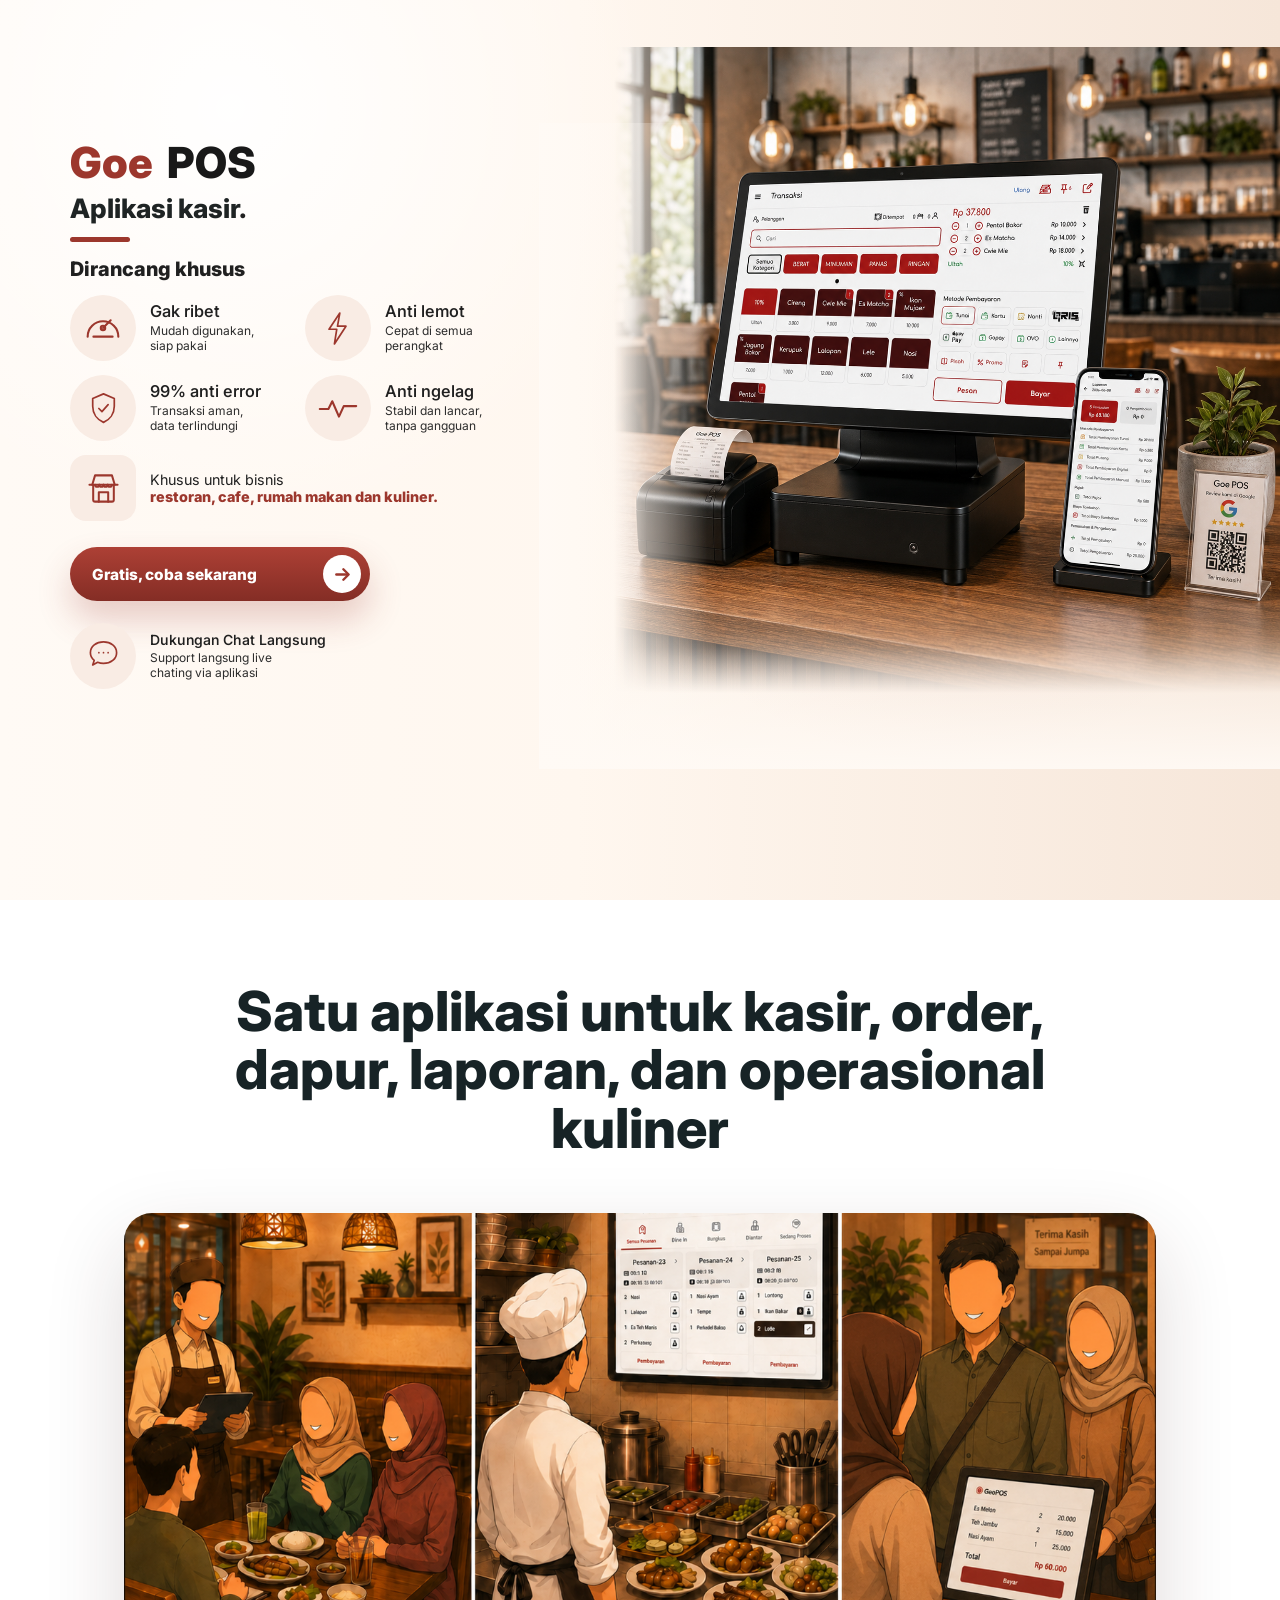
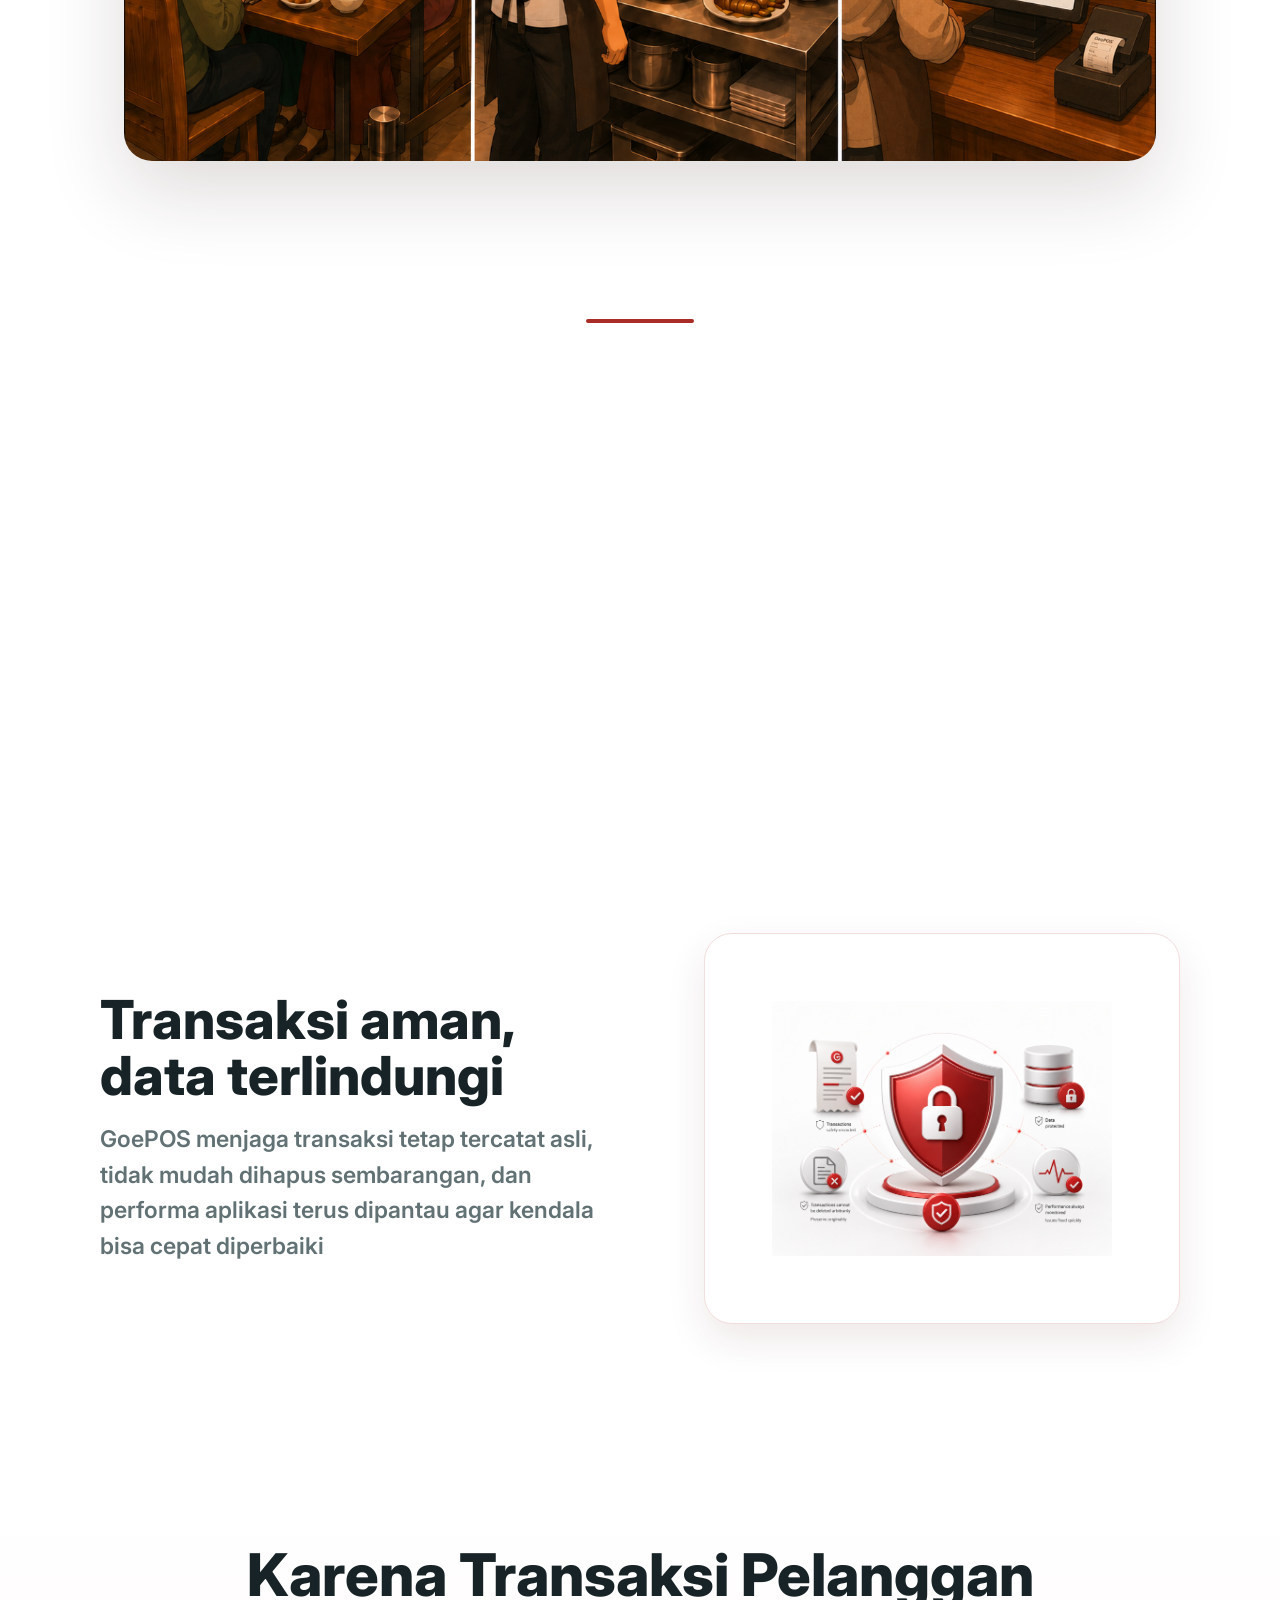
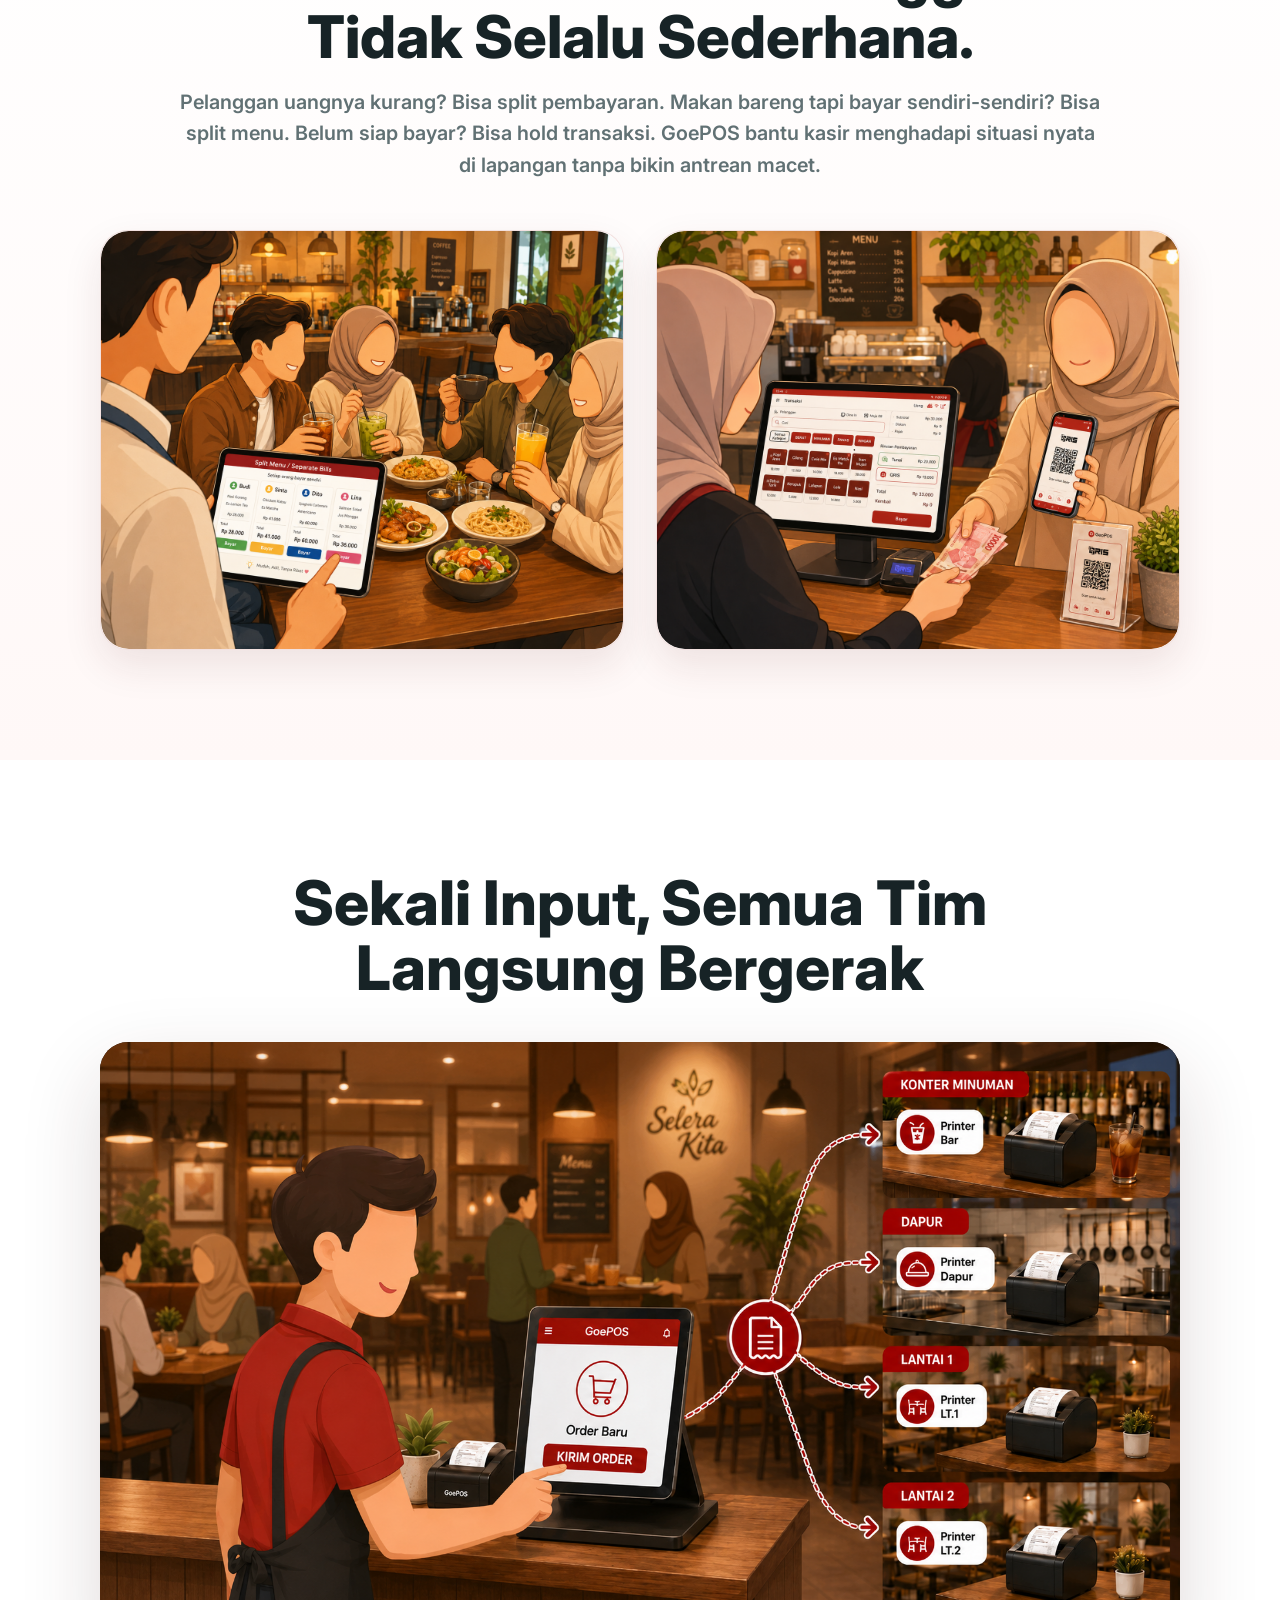
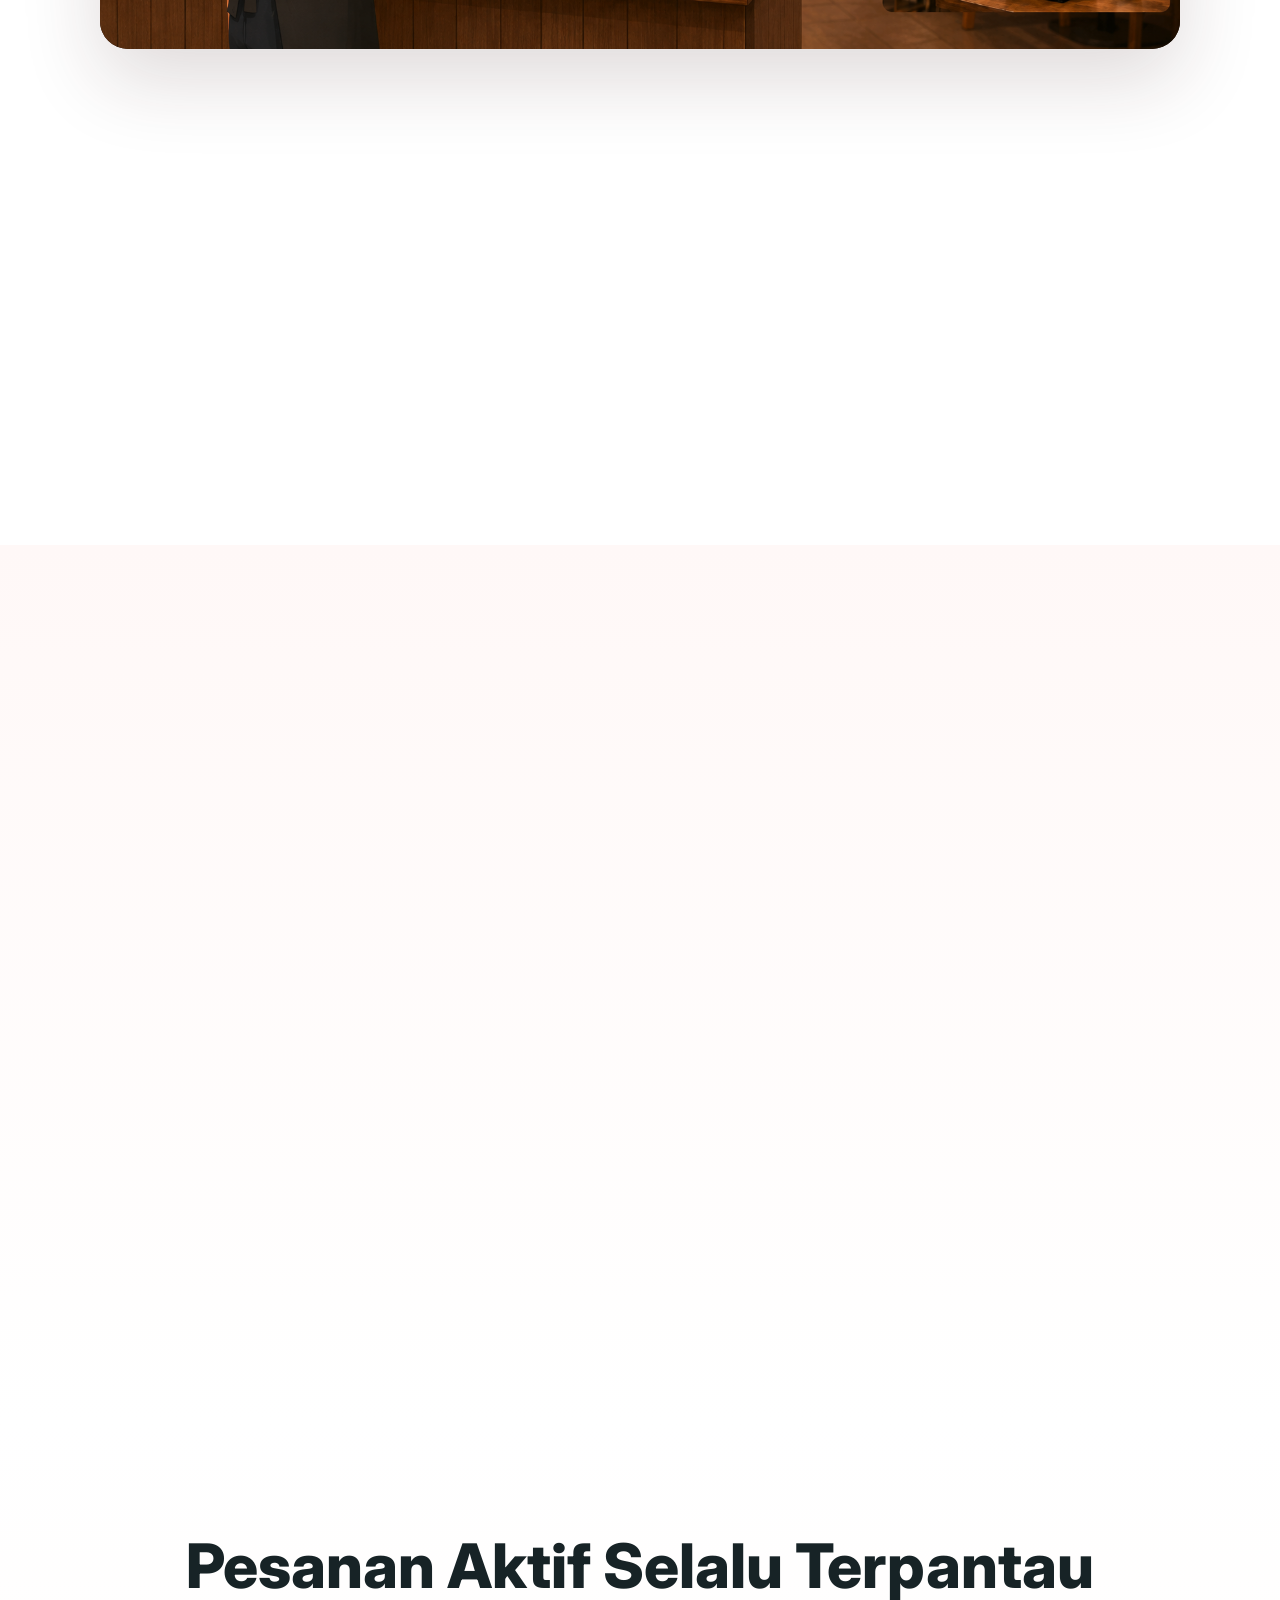
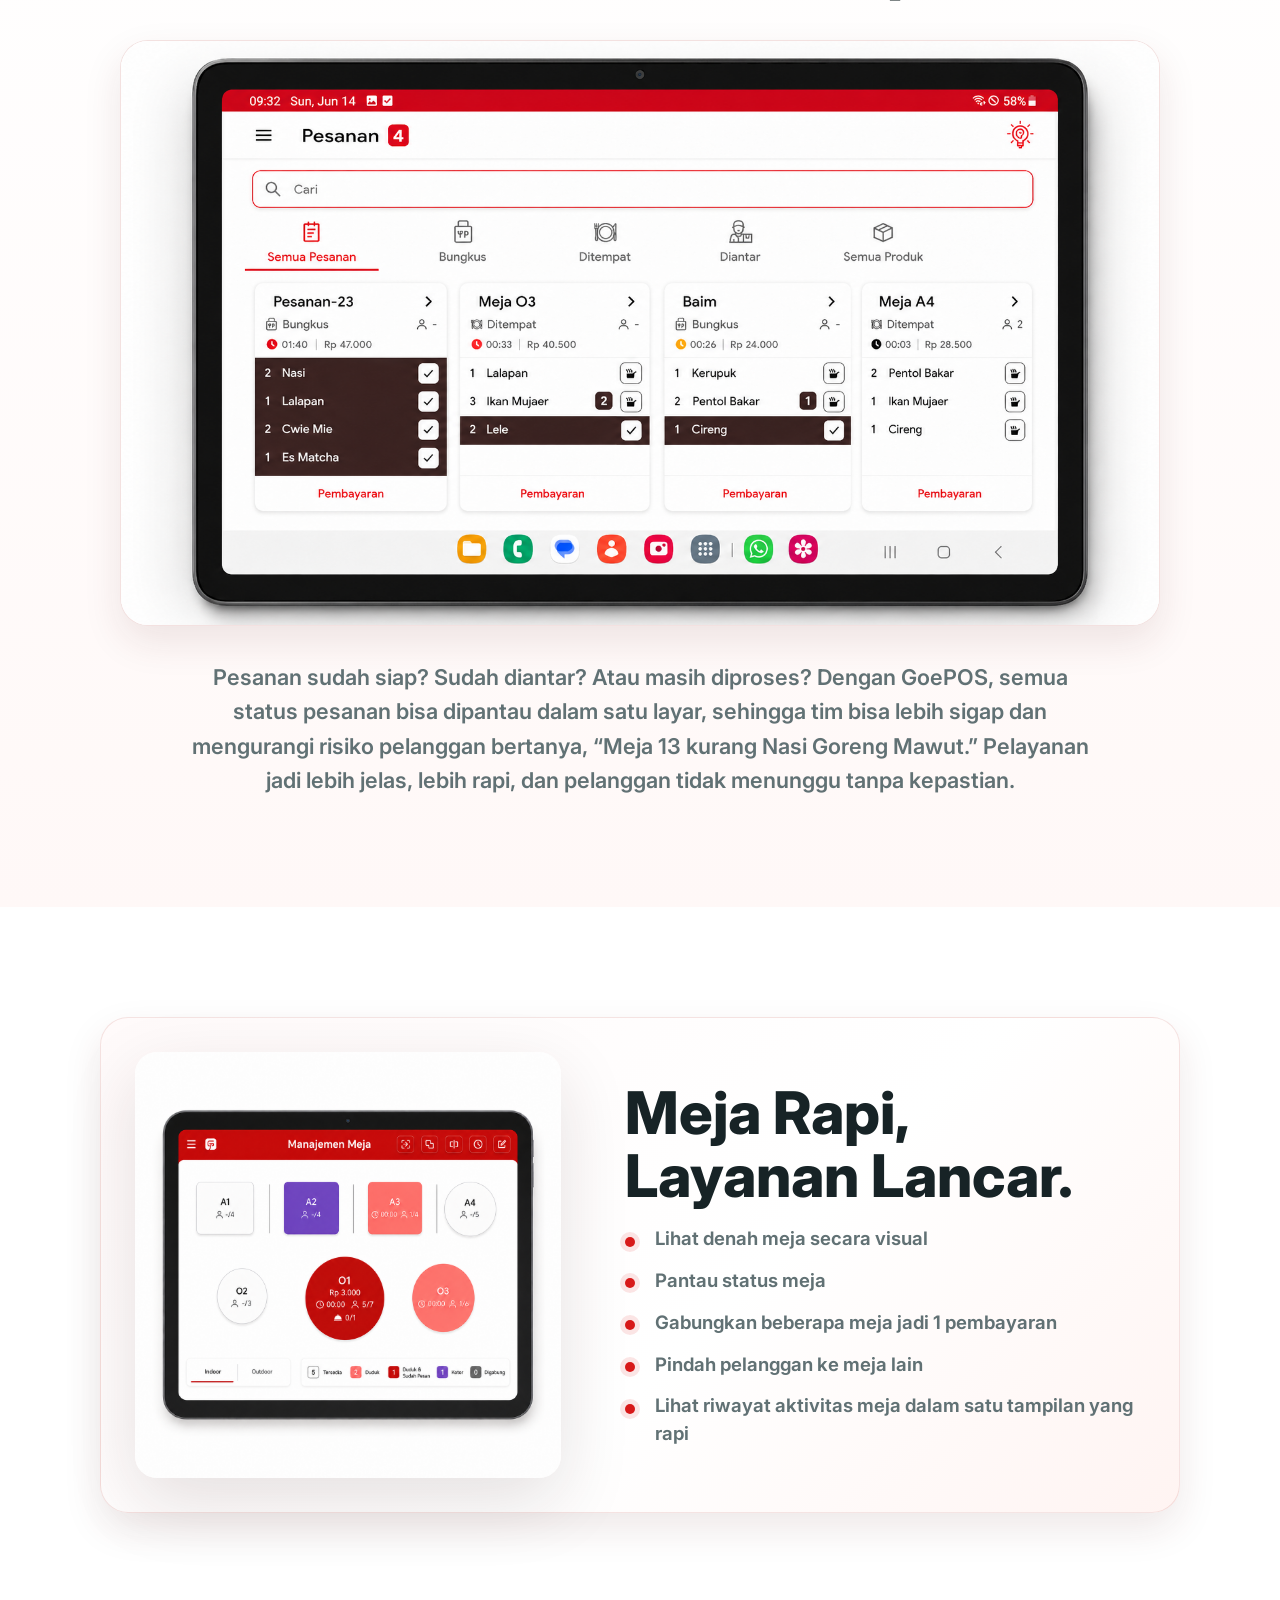
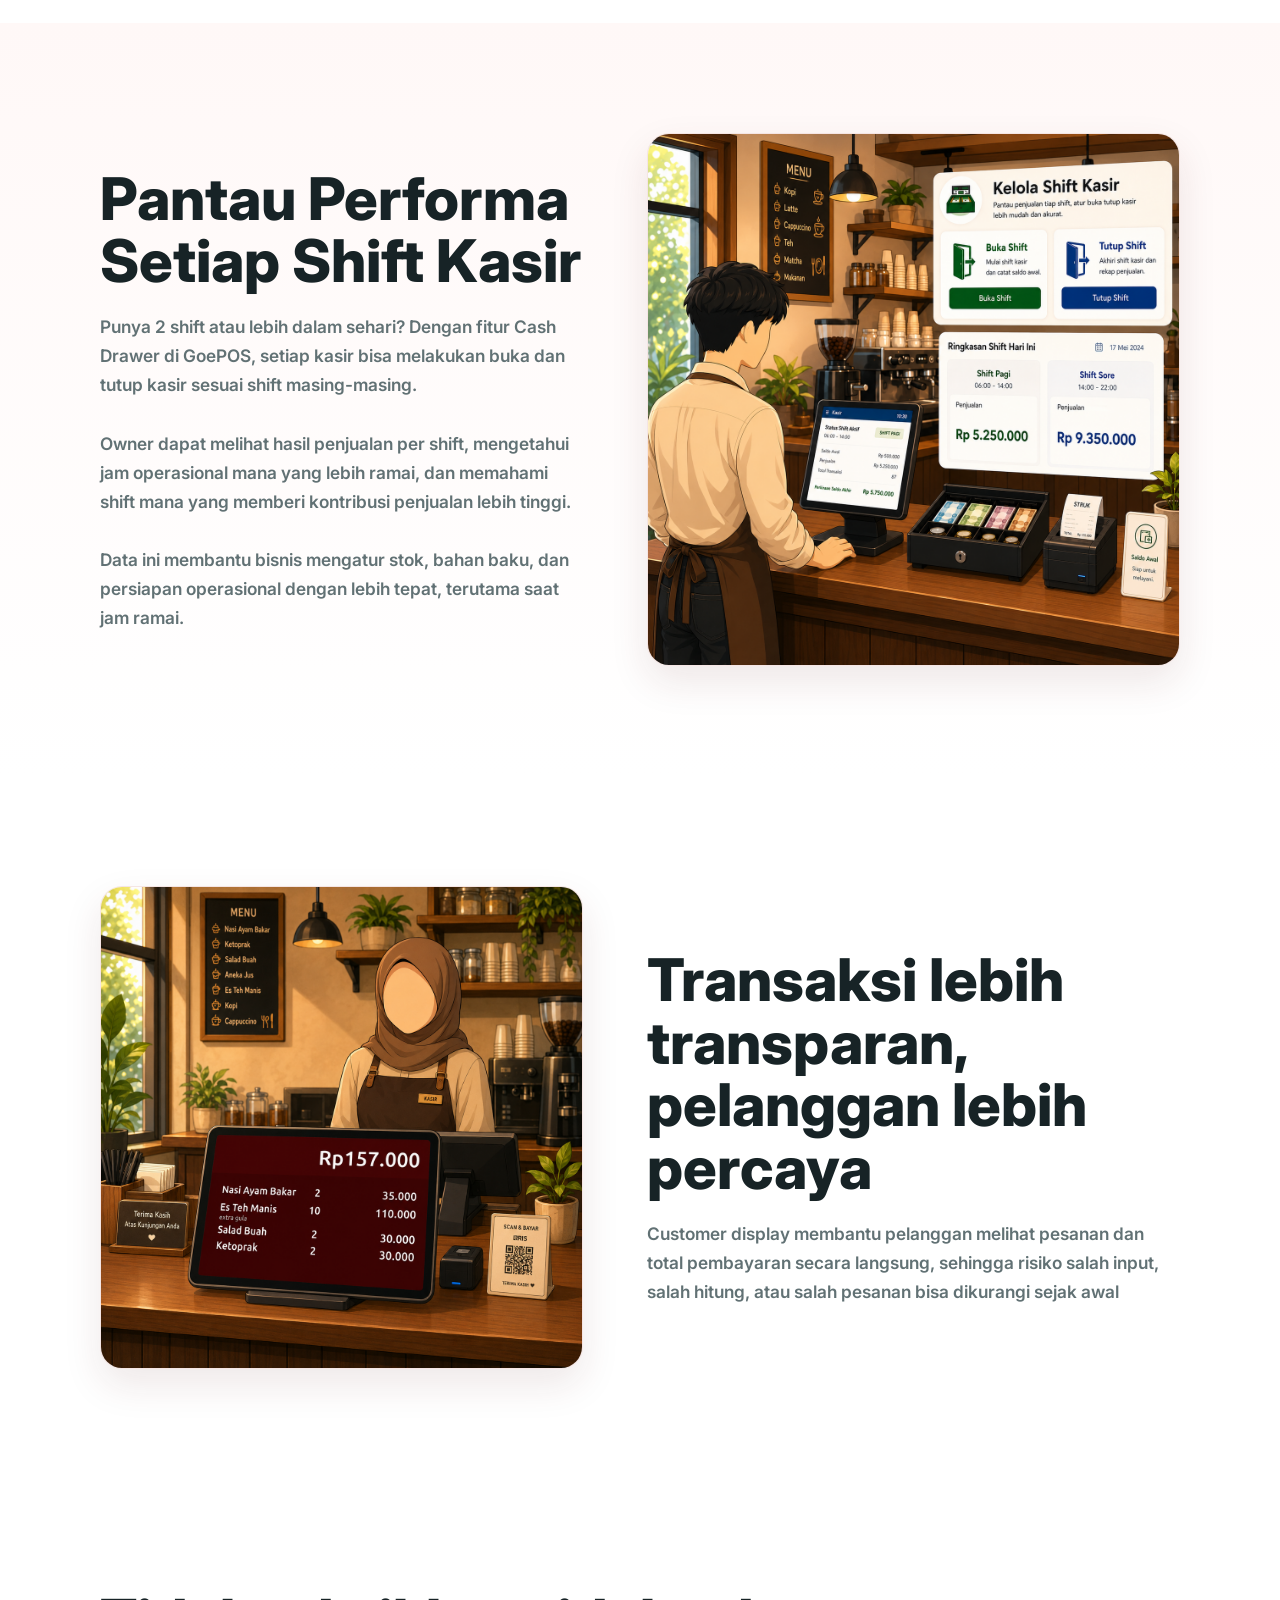
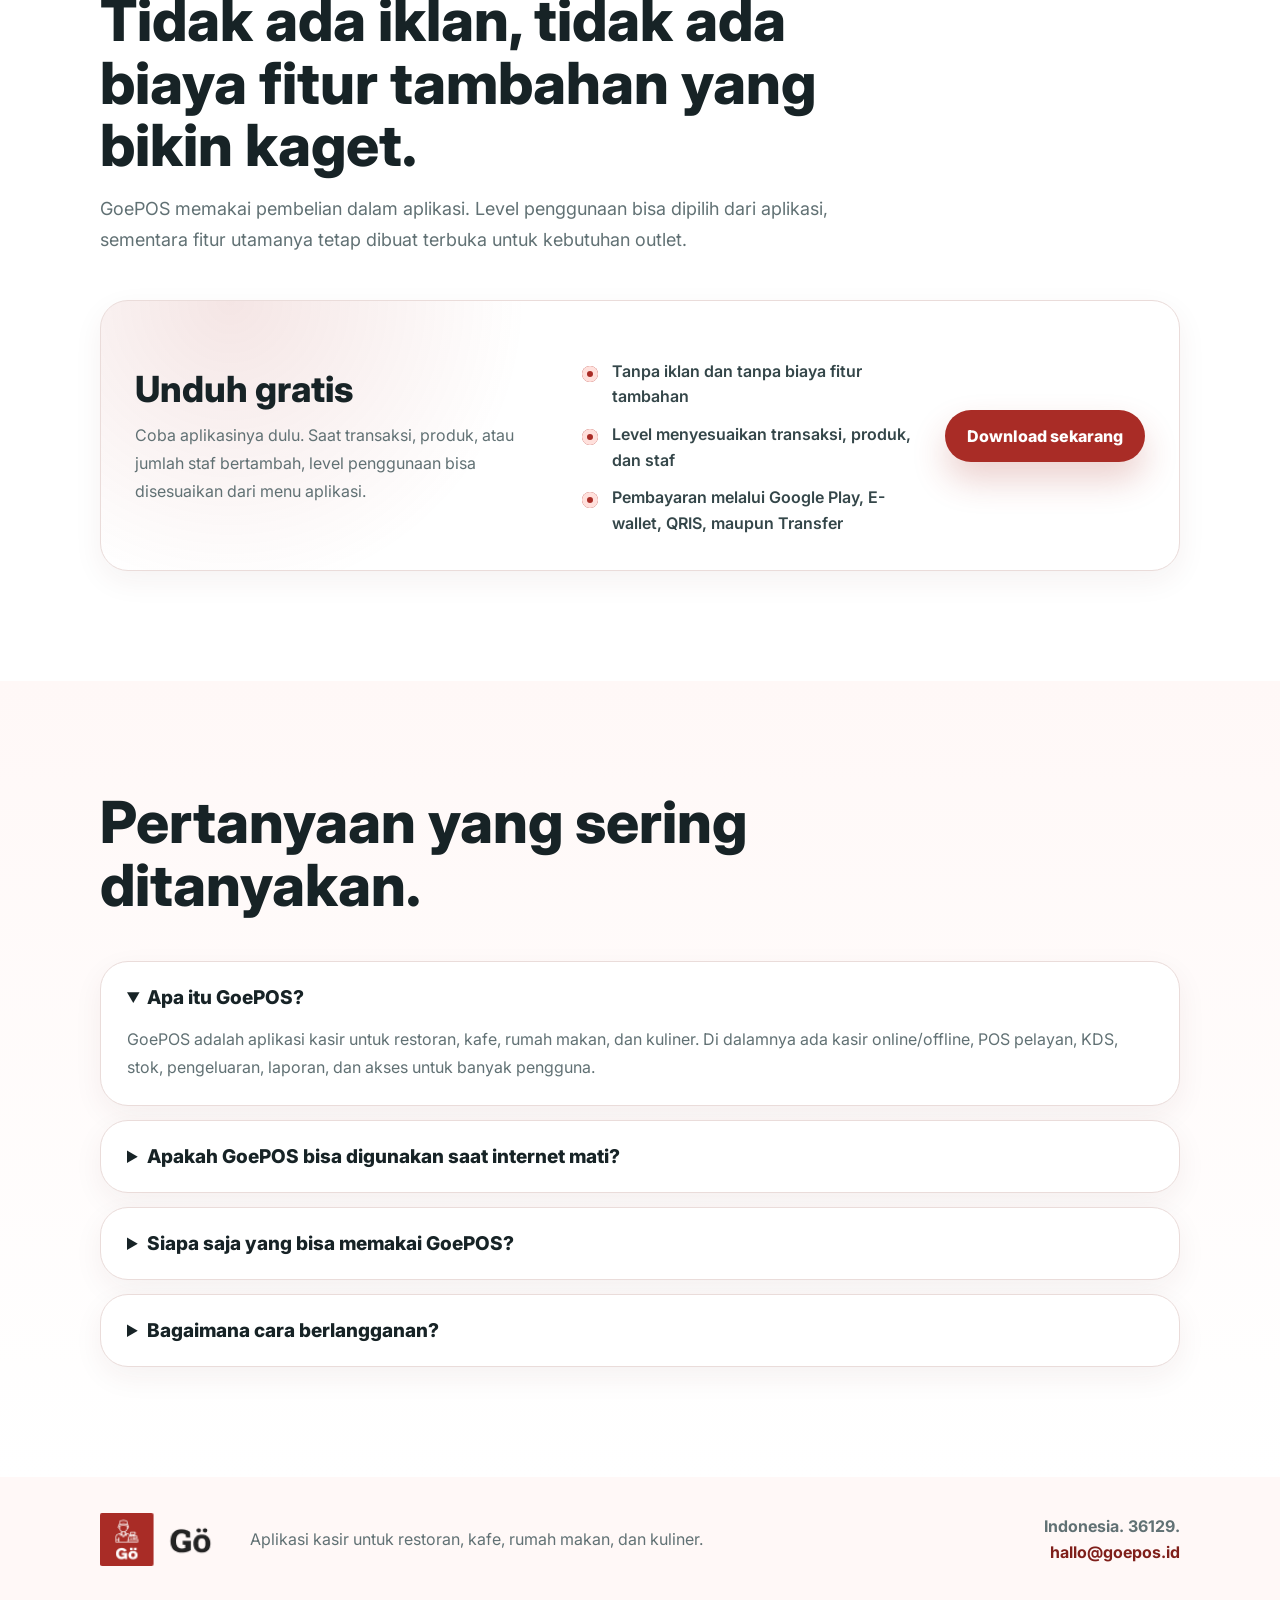
==== index.html @ e7d8173d "section ongoing order, cash drawer, customer display" ====
<!doctype html>
<html lang="id" data-lang="id">
<head>
  <meta charset="utf-8">
  <meta http-equiv="x-ua-compatible" content="ie=edge">
  <meta name="viewport" content="width=device-width, initial-scale=1">
  <title>GoePOS - Aplikasi Kasir Cloud untuk Bisnis Kuliner</title>
  <meta name="description" content="GoePOS adalah aplikasi kasir cloud untuk restoran, kafe, dan food truck. Bisa online dan offline, lengkap dengan pesanan lewat HP, KDS, stok, laporan, dan akses banyak pengguna.">
  <link rel="shortcut icon" type="image/x-icon" href="img/ic_goe.ico">
  <link rel="preconnect" href="https://fonts.googleapis.com">
  <link rel="preconnect" href="https://fonts.gstatic.com" crossorigin>
  <link href="https://fonts.googleapis.com/css2?family=Inter:wght@400;500;600;700;800&display=swap" rel="stylesheet">
  <link rel="stylesheet" href="css/fontawesome-all.min.css">
  <link rel="stylesheet" href="css/landing.css">
  <script async src="https://www.googletagmanager.com/gtag/js?id=AW-967997502"></script>
  <script>
    window.dataLayer = window.dataLayer || [];
    function gtag(){dataLayer.push(arguments);}
    gtag('js', new Date());
    gtag('config', 'AW-967997502');

    function gtag_report_conversion(url) {
      var callback = function () {
        if (typeof(url) !== 'undefined') {
          window.location = url;
        }
      };
      gtag('event', 'conversion', {
        'send_to': 'AW-967997502/fcBiCP_bhe8YEL7wyc0D',
        'event_callback': callback
      });
      return false;
    }
  </script>
</head>
<body>
  <main id="home">
    <section class="goepos-hero">
      <div class="goepos-hero-container">
        <div class="goepos-hero-left reveal">
          <div class="goepos-hero-brand">
            <span class="goe">Goe</span>
            <span class="pos">POS</span>
          </div>

          <h1 class="goepos-hero-headline" data-i18n-html="heroHeadline">
            Aplikasi kasir<span class="dot">.</span>
          </h1>

          <div class="goepos-hero-line"></div>

          <h2 class="goepos-hero-title" data-i18n="heroDesignedTitle">Dirancang khusus</h2>

          <div class="goepos-hero-features">
            <div class="goepos-hero-feature">
              <div class="goepos-hero-icon">
                <svg viewBox="0 0 48 48" aria-hidden="true">
                  <path d="M8 33a16 16 0 1 1 32 0" />
                  <path d="M14 33h20" />
                  <path d="M24 24l8-8" />
                  <circle cx="24" cy="24" r="2.3" />
                </svg>
              </div>
              <div class="goepos-hero-feature-text">
                <h3 data-i18n="heroEasyTitle">Gak ribet</h3>
                <p data-i18n-html="heroEasyText">Mudah digunakan,<br>siap pakai</p>
              </div>
            </div>

            <div class="goepos-hero-feature">
              <div class="goepos-hero-icon">
                <svg viewBox="0 0 48 48" aria-hidden="true">
                  <path d="M27 4L13 25h10l-3 19 15-23H24z" />
                </svg>
              </div>
              <div class="goepos-hero-feature-text">
                <h3 data-i18n="heroFastTitle">Anti lemot</h3>
                <p data-i18n-html="heroFastText">Cepat di semua<br>perangkat</p>
              </div>
            </div>

            <div class="goepos-hero-feature">
              <div class="goepos-hero-icon">
                <svg viewBox="0 0 48 48" aria-hidden="true">
                  <path d="M24 5l14 6v10c0 9.5-5.8 17.4-14 21-8.2-3.6-14-11.5-14-21V11z" />
                  <path d="M18 24l4 4 8-9" />
                </svg>
              </div>
              <div class="goepos-hero-feature-text">
                <h3 data-i18n="heroSafeTitle">99% anti error</h3>
                <p data-i18n-html="heroSafeText">Transaksi aman,<br>data terlindungi</p>
              </div>
            </div>

            <div class="goepos-hero-feature">
              <div class="goepos-hero-icon">
                <svg viewBox="0 0 48 48" aria-hidden="true">
                  <path d="M5 25h9l4-8 7 16 5-11h13" />
                </svg>
              </div>
              <div class="goepos-hero-feature-text">
                <h3 data-i18n="heroStableTitle">Anti ngelag</h3>
                <p data-i18n-html="heroStableText">Stabil dan lancar,<br>tanpa gangguan</p>
              </div>
            </div>
          </div>

          <div class="goepos-hero-business">
            <div class="goepos-hero-business-icon">
              <svg viewBox="0 0 48 48" aria-hidden="true">
                <path d="M9 20h30" />
                <path d="M12 20l3-10h18l3 10" />
                <path d="M13 20v16a2 2 0 0 0 2 2h18a2 2 0 0 0 2-2V20" />
                <path d="M19 38V28h10v10" />
                <path d="M15 20c0 3 4.5 3 4.5 0" />
                <path d="M19.5 20c0 3 4.5 3 4.5 0" />
                <path d="M24 20c0 3 4.5 3 4.5 0" />
                <path d="M28.5 20c0 3 4.5 3 4.5 0" />
              </svg>
            </div>
            <div class="goepos-hero-business-text" data-i18n-html="heroBusinessText">
              Khusus untuk bisnis<br>
              <strong>restoran, cafe, rumah makan dan kuliner.</strong>
            </div>
          </div>

          <a class="goepos-hero-cta" href="https://play.google.com/store/apps/details?id=com.pos.goe" target="_blank" rel="noopener" onclick="gtag_report_conversion('https://play.google.com/store/apps/details?id=com.pos.goe')">
            <span class="label" data-i18n="downloadPlay">Gratis, coba sekarang</span>
            <span class="arrow-circle" aria-hidden="true">
              <svg viewBox="0 0 24 24">
                <path d="M5 12h12" />
                <path d="M13 6l6 6-6 6" />
              </svg>
            </span>
          </a>

          <div class="goepos-hero-support">
            <div class="goepos-hero-support-icon">
              <svg viewBox="0 0 48 48" aria-hidden="true">
                <path d="M10 35l2-6c-3.2-2.6-5-6-5-10 0-8.2 7.6-14 17-14s17 5.8 17 14-7.6 14-17 14c-2.7 0-5.3-.5-7.6-1.5z" />
                <path d="M18 19h.01M24 19h.01M30 19h.01" />
              </svg>
            </div>
            <div class="goepos-hero-support-text">
              <h4 data-i18n="heroSupportTitle">Dukungan Chat Langsung</h4>
              <p data-i18n-html="heroSupportText">Support langsung live<br>chating via aplikasi</p>
            </div>
          </div>
        </div>

        <div class="goepos-hero-right reveal">
          <div class="goepos-devices-stage">
            <img
              id="heroDevicesImg"
              class="goepos-hero-devices-img"
              src="img/goepos-hero-cafe-devices.png"
              alt="Perangkat Goe POS"
            >
          </div>
        </div>
      </div>
    </section>

    <section class="post-hero-description">
      <div class="container">
        <div class="spotlight-heading reveal">
          <h2 data-i18n="spotlightTitle">Satu aplikasi untuk kasir, order, dapur, laporan, dan operasional kuliner</h2>
        </div>
        <div class="chrome-style-showcase reveal">
          <figure class="spotlight-hero-image">
            <img src="img/goepos-operations-showcase.png" alt="GoePOS untuk kasir, order meja, dapur, dan operasional kuliner">
          </figure>
        </div>
        <p class="spotlight-description reveal" data-i18n="spotlightDescription">Waiter mencatat pesanan, dapur menyiapkan menu, dan kasir memproses pembayaran dalam satu alur operasional yang rapi</p>
        <div class="section-transition-marker" aria-hidden="true"></div>
      </div>
    </section>

    <section class="section-pad spotlight-section">
      <div class="container">
        <div class="spotlight-offline-layout">
          <article class="spotlight-card spotlight-card-offline spotlight-media-card reveal">
            <img class="spotlight-card-visual" src="img/goepos-offline-online-showcase.png" alt="GoePOS tetap berjalan saat internet tidak stabil">
          </article>

          <div class="spotlight-offline-copy reveal">
            <h3 data-i18n="spotlightLensTitle">Internet putus? Transaksi tetap jalan</h3>
            <p data-i18n="spotlightLensText">Tetap jualan meski internet bermasalah. Transaksi tersimpan saat offline dan otomatis sinkron saat online kembali</p>
          </div>
        </div>

        <div class="spotlight-offline-layout spotlight-security-layout">
          <div class="spotlight-offline-copy reveal">
            <h3 data-i18n="spotlightSecurityTitle">Transaksi aman, data terlindungi</h3>
            <p data-i18n="spotlightSecurityText">GoePOS menjaga transaksi tetap tercatat asli, tidak mudah dihapus sembarangan, dan performa aplikasi terus dipantau agar kendala bisa cepat diperbaiki</p>
          </div>

          <article class="spotlight-card spotlight-media-card reveal">
            <img class="spotlight-card-visual" src="img/goepos-security-showcase.png" alt="Transaksi aman dan data terlindungi di GoePOS">
          </article>
        </div>
      </div>
    </section>

    <section class="section-pad flexible-transaction-section">
      <div class="container">
        <div class="flexible-transaction-heading reveal">
          <h2 data-i18n="flexibleTransactionTitle">Karena Transaksi Pelanggan Tidak Selalu Sederhana.</h2>
          <p data-i18n="flexibleTransactionText">Pelanggan uangnya kurang? Bisa split pembayaran. Makan bareng tapi bayar sendiri-sendiri? Bisa split menu. Belum siap bayar? Bisa hold transaksi. GoePOS bantu kasir menghadapi situasi nyata di lapangan tanpa bikin antrean macet.</p>
        </div>

        <div class="flexible-transaction-grid">
          <article class="flexible-transaction-card reveal">
            <img src="img/goepos-split-bills-cafe.png" alt="Split menu dan separate bills di GoePOS">
          </article>
          <article class="flexible-transaction-card reveal">
            <img src="img/goepos-mixed-payment-cafe.png" alt="Pembayaran campuran tunai dan QRIS di GoePOS">
          </article>
        </div>
      </div>
    </section>

    <section class="section-pad team-routing-section">
      <div class="container">
        <div class="team-routing-heading reveal">
          <h2 data-i18n="teamRoutingTitle">Sekali Input, Semua Tim Langsung Bergerak</h2>
        </div>

        <figure class="team-routing-visual reveal">
          <img src="img/goepos-order-routing-teams.png" alt="Order GoePOS terkirim otomatis ke konter minuman, dapur, lantai 1, dan lantai 2">
        </figure>

        <div class="team-routing-description reveal" data-i18n-html="teamRoutingText">
          Pesanan dari kasir bisa langsung terkirim ke Konter Minuman, Dapur, Lantai 1, Lantai 2, dan area lainnya secara otomatis.<br><br>
          Lebih akurat.<br>
          Lebih cepat.<br>
          Lebih hemat waktu.<br>
          Lebih minim miskomunikasi.<br><br>
          Dengan GoePOS, tim tidak perlu saling teriak, kasir tidak perlu bolak-balik, dan pesanan bisa sampai ke pelanggan dengan lebih lancar.
        </div>
      </div>
    </section>

    <section class="section-pad receipt-promo-section">
      <div class="container">
        <div class="receipt-promo-heading reveal">
          <h2 data-i18n="receiptPromoTitle">Struk Bukan Sekadar Bukti Bayar, Tapi Media Promosi</h2>
        </div>

        <div class="receipt-promo-grid">
          <article class="receipt-promo-card reveal">
            <img src="img/goepos-receipt-digital-share.png" alt="Struk digital GoePOS bisa dikirim melalui WhatsApp, Telegram, dan aplikasi lainnya">
            <p data-i18n="receiptPromoShareText">Kirim struk ke pelanggan melalui WhatsApp, Telegram, atau aplikasi lainnya tanpa harus selalu mencetak</p>
          </article>
          <article class="receipt-promo-card reveal">
            <img src="img/goepos-receipt-qr-code.png" alt="QR Code struk digital GoePOS">
            <p data-i18n="receiptPromoQrText">Pelanggan cukup scan QR Code dari GoePOS untuk melihat struk transaksi secara digital</p>
          </article>
          <article class="receipt-promo-card reveal">
            <img src="img/goepos-receipt-promo.png" alt="Promo dan iklan di bagian bawah struk GoePOS">
            <p data-i18n="receiptPromoAdText">Tambahkan info, promo, atau iklan di bagian bawah struk untuk mendorong pelanggan datang kembali</p>
          </article>
        </div>
      </div>
    </section>

    <section class="section-pad active-orders-section">
      <div class="container">
        <div class="active-orders-heading reveal">
          <h2 data-i18n="activeOrdersTitle">Pesanan Aktif Selalu Terpantau</h2>
        </div>

        <div class="active-orders-grid">
          <article class="active-orders-card reveal">
            <img src="img/goepos-active-orders-board.png" alt="Daftar pesanan aktif GoePOS dengan status item yang sedang diproses">
          </article>
        </div>

        <p class="active-orders-description reveal" data-i18n="activeOrdersText">Pesanan sudah siap? Sudah diantar? Atau masih diproses? Dengan GoePOS, semua status pesanan bisa dipantau dalam satu layar, sehingga tim bisa lebih sigap dan mengurangi risiko pelanggan bertanya, “Meja 13 kurang Nasi Goreng Mawut.” Pelayanan jadi lebih jelas, lebih rapi, dan pelanggan tidak menunggu tanpa kepastian.</p>
      </div>
    </section>

    <section class="section-pad table-management-section">
      <div class="container">
        <article class="table-management-card reveal">
          <figure class="table-management-media">
            <img src="img/goepos-table-management-showcase.png" alt="Tampilan manajemen meja GoePOS">
          </figure>
          <div class="table-management-copy">
            <h2 data-i18n="tableManagementTitle">Meja Rapi, Layanan Lancar.</h2>
            <ul class="table-management-list">
              <li data-i18n="tableManagementPoint1">Lihat denah meja secara visual</li>
              <li data-i18n="tableManagementPoint2">Pantau status meja</li>
              <li data-i18n="tableManagementPoint3">Gabungkan beberapa meja jadi 1 pembayaran</li>
              <li data-i18n="tableManagementPoint4">Pindah pelanggan ke meja lain</li>
              <li data-i18n="tableManagementPoint5">Lihat riwayat aktivitas meja dalam satu tampilan yang rapi</li>
            </ul>
          </div>
        </article>
      </div>
    </section>

    <section class="section-pad cashier-shift-section">
      <div class="container">
        <article class="cashier-shift-card reveal">
          <div class="cashier-shift-copy">
            <h2 data-i18n="cashierShiftTitle">Pantau Performa Setiap Shift Kasir</h2>
            <p data-i18n-html="cashierShiftText">Punya 2 shift atau lebih dalam sehari? Dengan fitur Cash Drawer di GoePOS, setiap kasir bisa melakukan buka dan tutup kasir sesuai shift masing-masing.<br><br>Owner dapat melihat hasil penjualan per shift, mengetahui jam operasional mana yang lebih ramai, dan memahami shift mana yang memberi kontribusi penjualan lebih tinggi.<br><br>Data ini membantu bisnis mengatur stok, bahan baku, dan persiapan operasional dengan lebih tepat, terutama saat jam ramai.</p>
          </div>
          <figure class="cashier-shift-media">
            <img src="img/goepos-cash-drawer-shift.png" alt="Ilustrasi fitur Cash Drawer GoePOS untuk memantau performa shift kasir">
          </figure>
        </article>
      </div>
    </section>

    <section class="section-pad customer-display-section">
      <div class="container">
        <article class="cashier-shift-card customer-display-card reveal">
          <figure class="cashier-shift-media">
            <img src="img/goepos-customer-display.png" alt="Customer display GoePOS menampilkan pesanan dan total pembayaran kepada pelanggan">
          </figure>
          <div class="cashier-shift-copy">
            <h2 data-i18n="customerDisplayTitle">Transaksi lebih transparan, pelanggan lebih percaya</h2>
            <p data-i18n="customerDisplayText">Customer display membantu pelanggan melihat pesanan dan total pembayaran secara langsung, sehingga risiko salah input, salah hitung, atau salah pesanan bisa dikurangi sejak awal</p>
          </div>
        </article>
      </div>
    </section>

    <section id="harga" class="section-pad pricing-section">
      <div class="container">
        <div class="section-heading reveal">
          <h2 data-i18n="pricingTitle">Tidak ada iklan, tidak ada biaya fitur tambahan yang bikin kaget.</h2>
          <p data-i18n="pricingText">GoePOS memakai pembelian dalam aplikasi. Level penggunaan bisa dipilih dari aplikasi, sementara fitur utamanya tetap dibuat terbuka untuk kebutuhan outlet.</p>
        </div>
        <div class="pricing-card reveal">
          <div>
            <h3 data-i18n="priceTitle">Unduh gratis</h3>
            <p data-i18n="pricingCardText">Coba aplikasinya dulu. Saat transaksi, produk, atau jumlah staf bertambah, level penggunaan bisa disesuaikan dari menu aplikasi.</p>
          </div>
          <ul class="check-list">
            <li data-i18n="pricingPoint1">Tanpa iklan dan tanpa biaya fitur tambahan</li>
            <li data-i18n="pricingPoint2">Level menyesuaikan transaksi, produk, dan staf</li>
            <li data-i18n="pricingPoint3">Pembayaran melalui Google Play</li>
          </ul>
          <a class="btn btn-primary" href="https://play.google.com/store/apps/details?id=com.pos.goe" target="_blank" rel="noopener" onclick="gtag_report_conversion('https://play.google.com/store/apps/details?id=com.pos.goe')">
            <span data-i18n="pricingCta">Download sekarang</span>
          </a>
        </div>
      </div>
    </section>

    <section id="faq" class="section-pad faq-section">
      <div class="container">
        <div class="section-heading reveal">
          <h2 data-i18n="faqTitle">Pertanyaan yang sering ditanyakan.</h2>
        </div>
        <div class="faq-list">
          <details class="reveal" open>
            <summary data-i18n="faqOneTitle">Apa itu GoePOS?</summary>
            <p data-i18n="faqOneText">GoePOS adalah aplikasi kasir untuk restoran, kafe, rumah makan, dan kuliner. Di dalamnya ada kasir online/offline, POS pelayan, KDS, stok, pengeluaran, laporan, dan akses untuk banyak pengguna.</p>
          </details>
          <details class="reveal">
            <summary data-i18n="faqTwoTitle">Apakah GoePOS bisa digunakan saat internet mati?</summary>
            <p data-i18n="faqTwoText">Bisa. Kasir tetap dapat mencatat transaksi dalam mode offline dan menyinkronkan data kembali saat internet tersedia.</p>
          </details>
          <details class="reveal">
            <summary data-i18n="faqThreeTitle">Siapa saja yang bisa memakai GoePOS?</summary>
            <p data-i18n="faqThreeText">GoePOS mendukung akses untuk pemilik, kasir, pelayan, dan tim dapur. Setiap orang bisa fokus ke tugasnya tanpa perlu membuka seluruh bagian sistem.</p>
          </details>
          <details class="reveal">
            <summary data-i18n="faqFourTitle">Bagaimana cara berlangganan?</summary>
            <p data-i18n="faqFourText">Download aplikasi GoePOS di Google Play, lalu pilih level langganan dari menu pengaturan aplikasi sesuai kebutuhan bisnis.</p>
          </details>
        </div>
      </div>
    </section>

  </main>

  <footer class="site-footer">
    <div class="container footer-grid">
      <a class="footer-brand" href="#home">
        <img src="img/logo/logo_go_black.png" alt="GoePOS">
      </a>
      <p data-i18n="footerText">Aplikasi kasir untuk restoran, kafe, dan food truck.</p>
      <div class="footer-contact">
        <span>Indonesia. 36129.</span>
        <a href="mailto:hallo@goepos.id">hallo@goepos.id</a>
      </div>
    </div>
  </footer>

  <script src="js/landing.js"></script>
</body>
</html>
---- css/landing.css ----
:root {
  --ink: #172326;
  --muted: #617174;
  --line: #eadcda;
  --soft: #fff7f6;
  --soft-blue: #eef6ff;
  --primary: #a92c26;
  --primary-dark: #7f1f1a;
  --primary-soft: #fff0ee;
  --blue: #3a86ff;
  --yellow: #f6bd36;
  --coral: #ff7058;
  --white: #ffffff;
  --shadow: 0 24px 70px rgba(88, 31, 28, 0.14);
  --shadow-soft: 0 16px 38px rgba(88, 31, 28, 0.1);
}

* {
  box-sizing: border-box;
}

html {
  scroll-behavior: smooth;
}

body {
  margin: 0;
  font-family: "Inter", Arial, sans-serif;
  color: var(--ink);
  background: var(--white);
}

body.nav-open {
  overflow: hidden;
}

img {
  max-width: 100%;
  display: block;
}

a {
  color: inherit;
  text-decoration: none;
}

p,
h1,
h2,
h3 {
  margin-top: 0;
}

p {
  color: var(--muted);
  line-height: 1.75;
}

.container {
  width: min(1080px, calc(100% - 72px));
  margin: 0 auto;
}

.section-pad {
  padding: 110px 0;
}

.site-header {
  position: fixed;
  z-index: 50;
  top: 18px;
  left: 50%;
  width: min(1080px, calc(100% - 48px));
  transform: translateX(-50%);
  display: flex;
  align-items: center;
  gap: 22px;
  padding: 12px 14px 12px 20px;
  border: 1px solid rgba(255, 255, 255, 0.72);
  border-radius: 26px;
  background: rgba(255, 255, 255, 0.72);
  box-shadow: 0 12px 36px rgba(88, 31, 28, 0.08);
  backdrop-filter: blur(18px);
  transition: box-shadow 0.25s ease, top 0.25s ease, background 0.25s ease;
}

.site-header.is-scrolled {
  top: 10px;
  background: rgba(255, 255, 255, 0.92);
  box-shadow: 0 14px 40px rgba(88, 31, 28, 0.12);
}

.brand,
.footer-brand {
  display: inline-flex;
  align-items: center;
}

.brand img {
  width: 78px;
}

.site-nav {
  display: flex;
  align-items: center;
  justify-content: center;
  gap: 8px;
  flex: 1;
}

.site-nav a {
  padding: 10px 13px;
  border-radius: 999px;
  color: #314245;
  font-size: 14px;
  font-weight: 700;
  transition: background 0.2s ease, color 0.2s ease;
}

.site-nav a:hover {
  background: var(--primary-soft);
  color: var(--primary-dark);
}

.header-cta {
  display: inline-flex;
  align-items: center;
  justify-content: center;
  min-height: 44px;
  padding: 0 18px;
  border-radius: 999px;
  background: var(--ink);
  color: var(--white);
  font-size: 14px;
  font-weight: 800;
}

.language-switch {
  display: inline-flex;
  align-items: center;
  gap: 4px;
  padding: 4px;
  border: 1px solid var(--line);
  border-radius: 999px;
  background: rgba(255, 255, 255, 0.8);
}

.language-switch button {
  min-width: 38px;
  height: 34px;
  border: 0;
  border-radius: 999px;
  background: transparent;
  color: var(--muted);
  cursor: pointer;
  font-size: 13px;
  font-weight: 800;
}

.language-switch button.is-active {
  background: var(--primary);
  color: var(--white);
}

.nav-toggle {
  display: none;
  width: 44px;
  height: 44px;
  border: 0;
  border-radius: 999px;
  background: var(--soft);
  cursor: pointer;
}

.nav-toggle span {
  display: block;
  width: 18px;
  height: 2px;
  margin: 4px auto;
  border-radius: 999px;
  background: var(--ink);
}

.goepos-hero {
  --goepos-accent: #9C372D;
  --goepos-accent-dark: #743027;
  --goepos-cream: #fbf4ea;
  --goepos-cream-2: #fffaf3;
  --goepos-ink: #1f2424;
  --goepos-muted: #66706d;
  --goepos-line: #eadfd2;
  position: relative;
  min-height: 100vh;
  overflow: hidden;
  display: flex;
  align-items: center;
  padding: 146px 0 74px;
  background:
    radial-gradient(circle at 92% 8%, rgba(156, 55, 45, 0.08), transparent 28%),
    radial-gradient(circle at 8% 22%, rgba(255, 220, 168, 0.48), transparent 28%),
    linear-gradient(135deg, var(--goepos-cream-2) 0%, var(--goepos-cream) 72%, #f6eadb 100%);
}

.goepos-hero::before {
  content: "";
  position: absolute;
  inset: 0;
  background-image:
    linear-gradient(rgba(156, 55, 45, 0.045) 1px, transparent 1px),
    linear-gradient(90deg, rgba(156, 55, 45, 0.045) 1px, transparent 1px);
  background-size: 64px 64px;
  mask-image: linear-gradient(90deg, transparent, #000 18%, #000 82%, transparent);
  pointer-events: none;
}

.goepos-hero__shell {
  position: relative;
  z-index: 1;
  width: min(1240px, calc(100% - 72px));
  margin: 0 auto;
  display: grid;
  grid-template-columns: minmax(0, 0.9fr) minmax(520px, 1.1fr);
  gap: 64px;
  align-items: center;
}

.goepos-hero__copy {
  max-width: 610px;
}

.goepos-hero__brand {
  display: inline-flex;
  align-items: center;
  margin-bottom: 18px;
  color: var(--goepos-ink);
  font-size: 17px;
  font-weight: 800;
  letter-spacing: 0;
}

.goepos-hero__brand span {
  color: var(--goepos-accent);
}

.goepos-hero__eyebrow {
  display: inline-flex;
  align-items: center;
  width: fit-content;
  margin: 0 0 18px;
  padding: 8px 13px;
  border: 1px solid rgba(156, 55, 45, 0.16);
  border-radius: 999px;
  background: rgba(156, 55, 45, 0.08);
  color: var(--goepos-accent);
  font-size: 13px;
  line-height: 1;
  font-weight: 800;
}

.goepos-hero h1 {
  max-width: 650px;
  margin: 0 0 24px;
  color: var(--goepos-ink);
  font-size: clamp(42px, 5.4vw, 68px);
  line-height: 1.04;
  font-weight: 800;
}

.goepos-hero__chips {
  display: flex;
  flex-wrap: wrap;
  gap: 12px;
  margin-bottom: 24px;
}

.goepos-hero__chips span {
  display: inline-flex;
  align-items: center;
  min-height: 42px;
  padding: 0 16px;
  border: 1px solid rgba(156, 55, 45, 0.16);
  border-radius: 999px;
  background: #ffffff;
  color: var(--goepos-accent-dark);
  box-shadow: 0 10px 24px rgba(91, 57, 38, 0.06);
  font-size: 15px;
  font-weight: 800;
}

.goepos-hero__chips span::before {
  content: "";
  width: 8px;
  height: 8px;
  margin-right: 9px;
  border-radius: 999px;
  background: var(--goepos-accent);
}

.goepos-hero__lead {
  max-width: 570px;
  margin: 0 0 28px;
  color: var(--goepos-muted);
  font-size: 18px;
  line-height: 1.75;
}

.goepos-hero__cta {
  display: inline-flex;
  align-items: center;
  justify-content: center;
  gap: 12px;
  min-height: 58px;
  margin-bottom: 24px;
  padding: 0 24px;
  border-radius: 999px;
  background: var(--goepos-accent);
  color: #fff;
  box-shadow: 0 18px 34px rgba(156, 55, 45, 0.22);
  font-size: 16px;
  font-weight: 800;
  transition: transform 0.2s ease, box-shadow 0.2s ease, background 0.2s ease;
}

.goepos-hero__cta:hover {
  transform: translateY(-2px);
  background: var(--goepos-accent-dark);
  box-shadow: 0 22px 42px rgba(156, 55, 45, 0.26);
}

.goepos-hero__support {
  display: grid;
  grid-template-columns: auto 1fr;
  gap: 14px;
  align-items: center;
  width: min(360px, 100%);
  padding: 14px;
  border: 1px solid rgba(156, 55, 45, 0.12);
  border-radius: 20px;
  background: rgba(255, 255, 255, 0.72);
  box-shadow: 0 16px 36px rgba(92, 57, 38, 0.08);
  backdrop-filter: blur(12px);
}

.goepos-hero__support > span {
  display: inline-flex;
  align-items: center;
  justify-content: center;
  width: 48px;
  height: 48px;
  border-radius: 16px;
  background: rgba(156, 55, 45, 0.1);
  color: var(--goepos-accent);
  font-size: 21px;
}

.goepos-hero__support strong {
  display: block;
  margin-bottom: 3px;
  color: var(--goepos-ink);
  font-size: 15px;
}

.goepos-hero__support p {
  margin: 0;
  color: var(--goepos-muted);
  font-size: 13px;
  line-height: 1.45;
}

.goepos-hero__visual {
  position: relative;
  min-height: 560px;
}

.goepos-dashboard {
  position: relative;
  overflow: hidden;
  border: 1px solid rgba(156, 55, 45, 0.12);
  border-radius: 30px;
  background: rgba(255, 253, 248, 0.92);
  box-shadow: 0 34px 80px rgba(91, 57, 38, 0.16);
}

.goepos-dashboard::before {
  content: "";
  position: absolute;
  inset: 0;
  background: radial-gradient(circle at 22% 0%, rgba(156, 55, 45, 0.08), transparent 26%);
  pointer-events: none;
}

.goepos-dashboard__topbar {
  position: relative;
  display: flex;
  align-items: center;
  justify-content: space-between;
  gap: 18px;
  padding: 20px 22px;
  border-bottom: 1px solid var(--goepos-line);
}

.goepos-dashboard__topbar span,
.goepos-dashboard__topbar small {
  display: block;
  color: var(--goepos-muted);
  font-size: 12px;
  font-weight: 700;
}

.goepos-dashboard__topbar strong {
  color: var(--goepos-ink);
  font-size: 18px;
}

.goepos-dashboard__status {
  display: inline-flex;
  align-items: center;
  gap: 8px;
  padding: 8px 12px;
  border-radius: 999px;
  background: rgba(21, 139, 83, 0.1);
  color: #24714d;
  font-size: 12px;
  font-weight: 800;
}

.goepos-dashboard__status span {
  width: 8px;
  height: 8px;
  border-radius: 999px;
  background: #2aaa69;
}

.goepos-dashboard__grid {
  position: relative;
  display: grid;
  grid-template-columns: 132px 1fr 190px;
  gap: 16px;
  padding: 18px;
}

.goepos-dashboard__sidebar {
  display: grid;
  align-content: start;
  gap: 10px;
}

.goepos-dashboard__sidebar span {
  display: flex;
  align-items: center;
  gap: 9px;
  min-height: 38px;
  padding: 0 12px;
  border-radius: 12px;
  color: var(--goepos-muted);
  font-size: 12px;
  font-weight: 800;
}

.goepos-dashboard__sidebar span.active {
  background: rgba(156, 55, 45, 0.1);
  color: var(--goepos-accent);
}

.goepos-dashboard__main {
  display: grid;
  gap: 14px;
}

.goepos-stat-row {
  display: grid;
  grid-template-columns: repeat(3, minmax(0, 1fr));
  gap: 10px;
}

.goepos-stat-row article,
.goepos-menu-grid article,
.goepos-checkout {
  border: 1px solid var(--goepos-line);
  border-radius: 18px;
  background: #fff;
}

.goepos-stat-row article {
  padding: 14px;
}

.goepos-stat-row small,
.goepos-menu-grid small,
.goepos-checkout__item span,
.goepos-checkout__total span {
  color: var(--goepos-muted);
  font-size: 11px;
  font-weight: 700;
}

.goepos-stat-row strong {
  display: block;
  margin-top: 7px;
  color: var(--goepos-ink);
  font-size: 18px;
}

.goepos-menu-grid {
  display: grid;
  grid-template-columns: repeat(3, minmax(0, 1fr));
  gap: 10px;
}

.goepos-menu-grid article {
  display: grid;
  gap: 9px;
  padding: 14px;
}

.goepos-menu-grid article > span {
  display: inline-flex;
  align-items: center;
  justify-content: center;
  width: 42px;
  height: 42px;
  border-radius: 14px;
  background: rgba(156, 55, 45, 0.09);
  color: var(--goepos-accent);
  font-size: 18px;
}

.goepos-menu-grid strong {
  color: var(--goepos-ink);
  font-size: 13px;
}

.goepos-table-row {
  display: grid;
  grid-template-columns: repeat(3, minmax(0, 1fr));
  gap: 10px;
}

.goepos-table-row span {
  display: grid;
  gap: 4px;
  padding: 12px;
  border-radius: 16px;
  background: #f8efe5;
  color: var(--goepos-muted);
  font-size: 11px;
  font-weight: 700;
}

.goepos-table-row strong {
  color: var(--goepos-ink);
  font-size: 13px;
}

.goepos-checkout {
  display: grid;
  align-content: start;
  gap: 14px;
  padding: 16px;
  box-shadow: 0 18px 40px rgba(91, 57, 38, 0.08);
}

.goepos-checkout__head,
.goepos-checkout__item,
.goepos-checkout__total {
  display: flex;
  align-items: center;
  justify-content: space-between;
  gap: 12px;
}

.goepos-checkout__head strong {
  color: var(--goepos-ink);
  font-size: 16px;
}

.goepos-checkout__head span {
  color: var(--goepos-accent);
  font-size: 12px;
  font-weight: 800;
}

.goepos-checkout__item strong {
  color: var(--goepos-ink);
  font-size: 12px;
}

.goepos-checkout__total {
  padding-top: 12px;
  border-top: 1px solid var(--goepos-line);
}

.goepos-checkout__total strong {
  color: var(--goepos-accent);
  font-size: 18px;
}

.goepos-checkout button {
  min-height: 42px;
  border: 0;
  border-radius: 12px;
  background: var(--goepos-accent);
  color: #fff;
  font: inherit;
  font-size: 13px;
  font-weight: 800;
}

.goepos-floating-card {
  position: absolute;
  left: -22px;
  bottom: 52px;
  display: grid;
  grid-template-columns: auto 1fr;
  gap: 12px;
  align-items: center;
  width: 230px;
  padding: 14px;
  border: 1px solid rgba(156, 55, 45, 0.12);
  border-radius: 18px;
  background: rgba(255, 255, 255, 0.9);
  box-shadow: 0 22px 50px rgba(91, 57, 38, 0.16);
}

.goepos-floating-card > span,
.goepos-floating-icon {
  display: inline-flex;
  align-items: center;
  justify-content: center;
  color: var(--goepos-accent);
  background: rgba(156, 55, 45, 0.1);
}

.goepos-floating-card > span {
  width: 42px;
  height: 42px;
  border-radius: 14px;
}

.goepos-floating-card strong {
  color: var(--goepos-ink);
  font-size: 14px;
}

.goepos-floating-card p {
  margin: 2px 0 0;
  color: var(--goepos-muted);
  font-size: 12px;
  line-height: 1.4;
}

.goepos-floating-icon {
  position: absolute;
  top: 42px;
  right: -12px;
  width: 82px;
  height: 82px;
  border-radius: 28px;
  box-shadow: 0 18px 40px rgba(91, 57, 38, 0.12);
}

.goepos-floating-icon svg {
  width: 48px;
  height: 48px;
}

.goepos-hero {
  --goepos-primary: #9C372D;
  --goepos-primary-dark: #842d25;
  --goepos-text: #202020;
  --goepos-soft: #f9ece4;
  --goepos-cream: #fffaf5;
  --goepos-container: 1480px;
  position: relative;
  min-height: 100vh;
  overflow: hidden;
  display: flex;
  align-items: center;
  color: var(--goepos-text);
  background:
    radial-gradient(circle at 74% 45%, rgba(156, 55, 45, 0.10), transparent 34%),
    radial-gradient(circle at 18% 12%, rgba(255, 255, 255, 0.95), transparent 32%),
    linear-gradient(90deg, #fffaf5 0%, #fff7ef 45%, #f6e6d9 100%);
}

.goepos-hero::before {
  content: none;
}

.goepos-hero-container {
  position: relative;
  z-index: 2;
  width: min(var(--goepos-container), 100%);
  margin: 0 auto;
  padding: 132px 78px 58px;
  display: grid;
  grid-template-columns: 0.92fr 1.18fr;
  align-items: center;
  gap: 20px;
}

.goepos-hero-left {
  max-width: 610px;
  padding-left: 14px;
}

.goepos-hero-brand {
  margin-bottom: 8px;
  color: var(--goepos-text);
  font-size: clamp(46px, 5vw, 72px);
  line-height: 0.95;
  font-weight: 850;
  letter-spacing: 0;
}

.goepos-hero-brand .goe {
  color: var(--goepos-primary);
}

.goepos-hero-brand .pos {
  color: #191919;
  margin-left: 6px;
}

.goepos-hero-headline {
  margin: 0 0 28px;
  color: var(--goepos-text);
  font-size: clamp(32px, 3.5vw, 52px);
  line-height: 1.05;
  letter-spacing: 0;
  font-weight: 830;
}

.goepos-hero-headline .dot {
  color: var(--goepos-primary);
}

.goepos-hero-line {
  width: 68px;
  height: 7px;
  margin-bottom: 30px;
  border-radius: 999px;
  background: var(--goepos-primary);
}

.goepos-hero-title {
  margin: 0 0 20px;
  color: var(--goepos-text);
  font-size: clamp(25px, 2.2vw, 34px);
  line-height: 1.15;
  letter-spacing: 0;
  font-weight: 820;
}

.goepos-hero-features {
  display: grid;
  grid-template-columns: 1fr 1fr;
  gap: 18px;
  margin-bottom: 24px;
}

.goepos-hero-feature {
  display: grid;
  grid-template-columns: 84px 1fr;
  align-items: center;
  gap: 18px;
  min-height: 112px;
  padding: 8px 6px 8px 0;
}

.goepos-hero-icon,
.goepos-hero-support-icon {
  width: 72px;
  height: 72px;
  border-radius: 50%;
  background: var(--goepos-soft);
  color: var(--goepos-primary);
  display: flex;
  align-items: center;
  justify-content: center;
  flex-shrink: 0;
}

.goepos-hero-icon svg,
.goepos-hero-support-icon svg {
  width: 39px;
  height: 39px;
  stroke: currentColor;
  fill: none;
  stroke-width: 2.2;
  stroke-linecap: round;
  stroke-linejoin: round;
}

.goepos-hero-feature-text h3 {
  margin: 0 0 6px;
  color: var(--goepos-text);
  font-size: clamp(19px, 1.7vw, 23px);
  line-height: 1.08;
  letter-spacing: 0;
  font-weight: 820;
}

.goepos-hero-feature-text p {
  margin: 0;
  color: #2d2d2d;
  font-size: clamp(15px, 1.15vw, 17px);
  line-height: 1.42;
}

.goepos-hero-business {
  display: grid;
  grid-template-columns: 84px 1fr;
  align-items: center;
  gap: 18px;
  padding: 10px 6px 10px 0;
  margin-bottom: 24px;
}

.goepos-hero-business-icon {
  width: 72px;
  height: 72px;
  border-radius: 18px;
  background: var(--goepos-soft);
  color: var(--goepos-primary);
  display: flex;
  align-items: center;
  justify-content: center;
  flex-shrink: 0;
}

.goepos-hero-business-icon svg {
  width: 40px;
  height: 40px;
  stroke: currentColor;
  fill: none;
  stroke-width: 2.15;
  stroke-linecap: round;
  stroke-linejoin: round;
}

.goepos-hero-business-text {
  color: #202020;
  font-size: clamp(18px, 1.75vw, 24px);
  line-height: 1.32;
  letter-spacing: 0;
}

.goepos-hero-business-text strong {
  color: var(--goepos-primary);
  font-weight: 830;
}

.goepos-hero-cta {
  border: 0;
  cursor: pointer;
  display: inline-flex;
  align-items: center;
  justify-content: space-between;
  gap: 20px;
  min-width: 390px;
  padding: 14px 14px 14px 34px;
  border-radius: 999px;
  background: linear-gradient(180deg, #ad4035 0%, var(--goepos-primary-dark) 100%);
  color: #fff;
  box-shadow: 0 18px 34px rgba(156, 55, 45, 0.24);
  transition: transform 0.25s ease, box-shadow 0.25s ease;
  text-decoration: none;
  margin-bottom: 24px;
}

.goepos-hero-cta:hover {
  transform: translateY(-2px);
  box-shadow: 0 24px 42px rgba(156, 55, 45, 0.30);
}

.goepos-hero-cta .label {
  color: #fff;
  font-size: clamp(20px, 1.8vw, 23px);
  font-weight: 820;
  letter-spacing: 0;
  white-space: nowrap;
}

.goepos-hero-cta .arrow-circle {
  width: 48px;
  height: 48px;
  border-radius: 50%;
  background: #fff;
  color: var(--goepos-primary);
  display: flex;
  align-items: center;
  justify-content: center;
  flex-shrink: 0;
}

.goepos-hero-cta .arrow-circle svg {
  width: 21px;
  height: 21px;
  stroke: currentColor;
  fill: none;
  stroke-width: 2.8;
  stroke-linecap: round;
  stroke-linejoin: round;
}

.goepos-hero-support {
  display: grid;
  grid-template-columns: 84px 1fr;
  align-items: center;
  gap: 18px;
}

.goepos-hero-support-text h4 {
  margin: 0 0 6px;
  color: var(--goepos-text);
  font-size: 18px;
  line-height: 1.1;
  font-weight: 820;
  letter-spacing: 0;
}

.goepos-hero-support-text p {
  margin: 0;
  color: #2d2d2d;
  font-size: 16px;
  line-height: 1.42;
}

.goepos-hero-right {
  position: relative;
  min-height: 760px;
  display: flex;
  align-items: center;
  justify-content: flex-end;
  overflow: visible;
}

.goepos-devices-stage {
  position: relative;
  width: 100%;
  min-height: 760px;
  display: flex;
  align-items: center;
  justify-content: flex-end;
}

.goepos-hero-devices-img {
  width: min(990px, 108%);
  max-width: 990px;
  object-fit: contain;
  opacity: 1;
  transform: translateX(56px);
  filter: drop-shadow(0 32px 48px rgba(0, 0, 0, 0.22));
  transition: transform 0.25s ease;
  pointer-events: none;
}

.hero {
  position: relative;
  min-height: 100vh;
  display: flex;
  align-items: center;
  overflow: hidden;
  padding: 150px 0 54px;
}

.hero-bg {
  position: absolute;
  inset: 0;
  background:
    linear-gradient(90deg, rgba(255, 255, 255, 0.98) 0%, rgba(255, 255, 255, 0.9) 34%, rgba(255, 255, 255, 0.1) 62%),
    radial-gradient(circle at 78% 12%, rgba(255, 235, 194, 0.88) 0 2%, transparent 4%),
    radial-gradient(circle at 90% 8%, rgba(255, 235, 194, 0.9) 0 1.6%, transparent 3.4%),
    radial-gradient(circle at 64% 20%, rgba(255, 235, 194, 0.86) 0 1.6%, transparent 3.2%),
    linear-gradient(135deg, #f8efe8 0%, #ead1bc 42%, #8f5b36 100%);
}

.hero-bg::before {
  content: "";
  position: absolute;
  inset: 0;
  background:
    repeating-linear-gradient(90deg, transparent 0 86px, rgba(61, 36, 19, 0.08) 88px 90px),
    linear-gradient(180deg, transparent 0 58%, rgba(133, 75, 34, 0.42) 58% 100%);
  filter: blur(10px);
  opacity: 0.7;
}

.hero-bg::after {
  content: "";
  position: absolute;
  inset: auto 0 0;
  height: 31%;
  background: linear-gradient(180deg, rgba(175, 104, 52, 0.12), rgba(162, 88, 39, 0.64));
}

.hero-grid {
  position: relative;
  display: grid;
  grid-template-columns: minmax(360px, 0.82fr) minmax(560px, 1.18fr);
  gap: 34px;
  align-items: center;
}

.hero-showcase {
  width: min(1380px, calc(100% - 92px));
}

.eyebrow {
  display: inline-flex;
  align-items: center;
  width: fit-content;
  margin-bottom: 18px;
  padding: 8px 14px;
  border-radius: 999px;
  background: var(--primary-soft);
  color: var(--primary-dark);
  font-size: 13px;
  font-weight: 800;
}

.hero-brand {
  margin-bottom: 2px;
  color: #20282b;
  font-size: clamp(46px, 5vw, 68px);
  line-height: 1;
  font-weight: 800;
}

.hero-brand span,
.hero-market strong {
  color: var(--primary);
}

.hero-title {
  margin-bottom: 26px;
  color: #20282b;
  font-size: clamp(34px, 3.8vw, 48px);
  line-height: 1.08;
  font-weight: 800;
}

.hero-rule {
  display: block;
  width: 74px;
  height: 7px;
  margin-bottom: 32px;
  border-radius: 999px;
  background: var(--primary);
}

.hero h2 {
  margin-bottom: 28px;
  color: #20282b;
  font-size: clamp(26px, 2.8vw, 34px);
  line-height: 1.14;
  font-weight: 800;
}

.hero-lead {
  max-width: 560px;
  margin: -12px 0 26px;
  color: #344042;
  font-size: 17px;
  line-height: 1.62;
  font-weight: 600;
}

.hero-benefits {
  display: grid;
  grid-template-columns: repeat(2, minmax(0, 1fr));
  gap: 24px 28px;
  margin-bottom: 28px;
}

.hero-benefits article,
.hero-market,
.hero-support {
  display: grid;
  grid-template-columns: auto 1fr;
  gap: 16px;
  align-items: center;
}

.hero-benefits article:nth-child(odd) {
  padding-right: 20px;
  border-right: 1px solid rgba(169, 44, 38, 0.14);
}

.hero-benefits span,
.hero-market span,
.hero-support span {
  display: inline-flex;
  align-items: center;
  justify-content: center;
  width: 78px;
  height: 78px;
  border-radius: 28px;
  background: rgba(169, 44, 38, 0.09);
  color: var(--primary);
  font-size: 34px;
}

.hero-benefits h3 {
  margin-bottom: 6px;
  color: #20282b;
  font-size: 24px;
  line-height: 1.12;
  font-weight: 800;
}

.hero-benefits p,
.hero-market p,
.hero-support p {
  margin: 0;
  color: #20282b;
  font-size: 17px;
  line-height: 1.35;
}

.hero-market {
  margin-bottom: 28px;
  padding-top: 24px;
  border-top: 1px solid rgba(169, 44, 38, 0.12);
}

.hero-market p {
  max-width: 420px;
  font-size: 23px;
  font-weight: 700;
}

.hero-market strong {
  font-weight: 800;
}

.hero-actions {
  display: flex;
  flex-wrap: wrap;
  gap: 14px;
  margin-bottom: 34px;
}

.btn {
  display: inline-flex;
  align-items: center;
  justify-content: center;
  gap: 10px;
  min-height: 52px;
  padding: 0 22px;
  border-radius: 999px;
  font-weight: 800;
  transition: transform 0.2s ease, box-shadow 0.2s ease, background 0.2s ease;
}

.btn:hover {
  transform: translateY(-2px);
}

.btn-primary {
  background: var(--primary);
  color: var(--white);
  box-shadow: 0 18px 34px rgba(169, 44, 38, 0.22);
}

.hero-actions .btn-primary {
  min-width: 360px;
  min-height: 72px;
  justify-content: space-between;
  padding: 0 22px 0 32px;
  background: linear-gradient(135deg, var(--primary), #c6382c);
  font-size: 24px;
}

.hero-actions .btn-primary i {
  width: 48px;
  height: 48px;
  display: inline-flex;
  align-items: center;
  justify-content: center;
  border-radius: 999px;
  background: var(--white);
  color: var(--primary);
}

.btn-secondary {
  background: var(--white);
  color: var(--ink);
  box-shadow: inset 0 0 0 1px var(--line);
}

.btn-light {
  background: var(--white);
  color: var(--primary-dark);
}

.hero-visual {
  min-height: 700px;
}

.hero-device-stage {
  position: relative;
  min-height: 700px;
}

.pos-terminal {
  position: absolute;
  z-index: 3;
  top: 52px;
  right: 28px;
  width: min(660px, 82%);
}

.terminal-screen {
  overflow: hidden;
  aspect-ratio: 16 / 9.8;
  padding: 18px;
  border: 22px solid #151a1b;
  border-bottom-width: 28px;
  border-radius: 24px;
  background: #f9fbfa;
  box-shadow: 0 32px 68px rgba(21, 26, 27, 0.34);
  transform: perspective(900px) rotateY(-4deg) rotateZ(-1.5deg);
}

.terminal-screen img {
  width: 100%;
  height: 100%;
  object-fit: cover;
  object-position: top;
  border-radius: 8px;
}

.terminal-neck {
  width: 110px;
  height: 116px;
  margin: -10px auto 0;
  background: linear-gradient(90deg, #111516, #313738 42%, #0d1011);
  box-shadow: 0 24px 34px rgba(0, 0, 0, 0.24);
}

.terminal-base {
  width: 420px;
  height: 138px;
  margin: -4px auto 0;
  border-radius: 12px 12px 26px 26px;
  background: linear-gradient(145deg, #0e1112, #272b2c 50%, #090b0c);
  box-shadow: 0 32px 48px rgba(0, 0, 0, 0.32);
}

.receipt-printer {
  position: absolute;
  z-index: 4;
  left: 18px;
  bottom: 104px;
  width: 260px;
  height: 152px;
  border-radius: 24px 24px 16px 16px;
  background: linear-gradient(145deg, #121617, #2b3031);
  box-shadow: 0 24px 46px rgba(0, 0, 0, 0.28);
}

.receipt-printer::after {
  content: "";
  position: absolute;
  left: 34px;
  right: 34px;
  bottom: 22px;
  height: 14px;
  border-radius: 999px;
  background: #0a0d0d;
}

.receipt-paper {
  position: absolute;
  left: 64px;
  bottom: 102px;
  display: grid;
  gap: 5px;
  width: 120px;
  min-height: 112px;
  padding: 12px;
  border-radius: 10px 10px 4px 4px;
  background: #fff;
  color: #252b2d;
  font-size: 9px;
  transform: rotate(5deg);
  box-shadow: 0 12px 20px rgba(0, 0, 0, 0.16);
}

.receipt-paper strong {
  color: var(--primary);
}

.mobile-stand {
  position: absolute;
  z-index: 5;
  right: 6px;
  bottom: 66px;
  width: 156px;
  padding: 9px;
  border-radius: 28px;
  background: #111516;
  box-shadow: 0 24px 40px rgba(0, 0, 0, 0.32);
}

.mobile-stand::after {
  content: "";
  position: absolute;
  left: -8px;
  right: -8px;
  bottom: -18px;
  height: 24px;
  border-radius: 8px;
  background: #171b1c;
}

.mobile-screen {
  overflow: hidden;
  aspect-ratio: 9 / 16;
  border-radius: 20px;
  background: #fff;
}

.mobile-screen img {
  width: 100%;
  height: 100%;
  object-fit: cover;
  object-position: top;
}

.hero-support span {
  width: 66px;
  height: 66px;
  border-radius: 22px;
  font-size: 28px;
}

.hero-support strong {
  display: block;
  color: #20282b;
  font-size: 19px;
}

.phone {
  position: absolute;
  overflow: hidden;
  border: 12px solid #1f2c2d;
  border-radius: 38px;
  background: #1f2c2d;
  box-shadow: 0 24px 52px rgba(18, 39, 38, 0.22);
}

.phone img {
  width: 100%;
  height: 100%;
  object-fit: cover;
  border-radius: 26px;
}

.phone-front {
  z-index: 3;
  top: 68px;
  left: 50%;
  width: 270px;
  height: 520px;
  transform: translateX(-50%) rotate(2deg);
}

.phone-back {
  z-index: 2;
  top: 112px;
  left: 42px;
  width: 220px;
  height: 430px;
  transform: rotate(-8deg);
  opacity: 0.92;
}

.dashboard-card {
  position: absolute;
  z-index: 4;
  width: 220px;
  padding: 18px;
  border: 1px solid rgba(221, 233, 230, 0.78);
  border-radius: 24px;
  background: rgba(255, 255, 255, 0.9);
  box-shadow: var(--shadow-soft);
  backdrop-filter: blur(12px);
}

.dashboard-card span,
.dashboard-card small {
  display: block;
  color: var(--muted);
  font-size: 13px;
}

.dashboard-card strong {
  display: block;
  margin: 6px 0;
  color: var(--ink);
  font-size: 22px;
}

.sales-card {
  right: 10px;
  top: 126px;
}

.status-card {
  left: 18px;
  bottom: 84px;
}

.section-heading {
  max-width: 760px;
  margin-bottom: 44px;
}

.section-heading h2,
.split-copy h2 {
  margin-bottom: 16px;
  color: var(--ink);
  font-size: clamp(34px, 5vw, 58px);
  line-height: 1.08;
  font-weight: 800;
}

.section-heading p {
  font-size: 18px;
}

.business-section,
.workflow-section,
.pricing-section {
  background: var(--white);
}

.business-grid {
  display: grid;
  grid-template-columns: repeat(3, minmax(0, 1fr));
  gap: 18px;
}

.business-card,
.feature-card,
.workflow-step,
.pillar-card,
.pricing-card,
details {
  border: 1px solid var(--line);
  border-radius: 28px;
  background: var(--white);
  box-shadow: 0 10px 30px rgba(88, 31, 28, 0.06);
}

.business-card {
  min-height: 250px;
  padding: 24px;
  transition: transform 0.2s ease, box-shadow 0.2s ease;
}

.business-card:hover,
.feature-card:hover,
.workflow-step:hover {
  transform: translateY(-4px);
  box-shadow: var(--shadow-soft);
}

.card-icon {
  display: inline-flex;
  align-items: center;
  justify-content: center;
  width: 52px;
  height: 52px;
  margin-bottom: 24px;
  border-radius: 18px;
  background: var(--primary-soft);
  color: var(--primary-dark);
  font-size: 22px;
}

.card-icon.blue {
  background: #e7f1ff;
  color: var(--blue);
}

.card-icon.yellow {
  background: #fff4d9;
  color: #b47700;
}

.card-icon.coral {
  background: #fff0ec;
  color: var(--coral);
}

.card-icon.green {
  background: #e7faeb;
  color: #18934b;
}

.business-card h3,
.feature-card h3,
.workflow-step h3 {
  margin-bottom: 10px;
  font-size: 21px;
  font-weight: 800;
}

.business-card p,
.feature-card p,
.workflow-step p {
  margin-bottom: 0;
  font-size: 15px;
}

.pillars-section,
.features-section,
.showcase-section,
.reports-section,
.faq-section {
  background: linear-gradient(180deg, #fff8f7 0%, #ffffff 100%);
}

.pillars-grid {
  display: grid;
  grid-template-columns: repeat(3, minmax(0, 1fr));
  gap: 20px;
}

.pillar-card {
  min-height: 300px;
  padding: 34px;
}

.pillar-top {
  margin-bottom: 26px;
}

.pillar-card i {
  display: inline-flex;
  align-items: center;
  justify-content: center;
  width: 54px;
  height: 54px;
  border-radius: 18px;
  background: var(--primary-soft);
  color: var(--primary);
  font-size: 24px;
}

.pillar-card h2 {
  margin-bottom: 10px;
  font-size: 21px;
  font-weight: 800;
}

.workflow {
  display: grid;
  grid-template-columns: repeat(4, minmax(0, 1fr));
  gap: 18px;
}

.workflow-step {
  position: relative;
  min-height: 260px;
  padding: 26px;
}

.workflow-step span {
  display: inline-flex;
  margin-bottom: 44px;
  padding: 8px 12px;
  border-radius: 999px;
  background: var(--primary-soft);
  color: var(--primary-dark);
  font-size: 13px;
  font-weight: 800;
}

.feature-grid {
  display: grid;
  grid-template-columns: repeat(3, minmax(0, 1fr));
  gap: 18px;
}

.feature-card {
  min-height: 240px;
  padding: 28px;
}

.feature-card i {
  display: inline-flex;
  align-items: center;
  justify-content: center;
  width: 54px;
  height: 54px;
  margin-bottom: 26px;
  border-radius: 18px;
  background: var(--primary-soft);
  color: var(--primary);
  font-size: 24px;
}

.spotlight-section {
  padding-top: 110px;
  overflow: hidden;
  background: #ffffff;
}

.post-hero-description {
  padding: 82px 0 0;
  background: #ffffff;
}

.post-hero-description .spotlight-description {
  margin: 34px auto 0;
}

.section-transition-marker {
  width: min(108px, 28vw);
  height: 4px;
  margin: 46px auto 0;
  border-radius: 999px;
  background: var(--primary);
}

.chrome-style-showcase {
  width: min(1440px, 100%);
  margin: 0 auto;
}

.spotlight-heading {
  width: min(980px, calc(100% - 40px));
  margin: 0 auto 56px;
  text-align: center;
}

.spotlight-heading h2 {
  margin: 0;
  color: var(--ink);
  font-size: clamp(30px, 4.3vw, 61px);
  line-height: 1.06;
  letter-spacing: 0;
  font-weight: 800;
}

.spotlight-hero-image {
  width: min(1056px, calc(100% - 48px));
  margin: 0 auto;
  overflow: hidden;
  border-radius: 28px;
  background: #f5f1ed;
  box-shadow: 0 30px 80px rgba(54, 27, 22, 0.16);
}

.spotlight-hero-image img {
  width: 100%;
  aspect-ratio: 16 / 8.5;
  object-fit: cover;
  object-position: center;
}

.spotlight-description {
  width: min(820px, calc(100% - 48px));
  margin: 38px auto 0;
  color: var(--muted);
  text-align: center;
  font-size: clamp(18px, 2vw, 25px);
  line-height: 1.55;
  font-weight: 600;
}

.spotlight-grid {
  display: grid;
  grid-template-columns: repeat(2, minmax(0, 1fr));
  gap: 22px;
}

.spotlight-card {
  position: relative;
  min-height: 460px;
  overflow: hidden;
  display: grid;
  align-items: stretch;
  padding: 34px;
  border: 1px solid rgba(169, 44, 38, 0.16);
  border-radius: 28px;
  cursor: pointer;
  box-shadow: var(--shadow-soft);
  transition: transform 0.22s ease, box-shadow 0.22s ease, border-color 0.22s ease;
}

.spotlight-card.is-active {
  cursor: pointer;
}

.spotlight-card::before {
  content: "";
  position: absolute;
  pointer-events: none;
}

.spotlight-card::before {
  inset: 0;
  opacity: 0.96;
}

.spotlight-card:hover,
.spotlight-card:focus-visible,
.spotlight-card.is-active {
  transform: translateY(-5px);
  border-color: rgba(169, 44, 38, 0.24);
  box-shadow: var(--shadow);
  outline: 0;
}

.spotlight-card.is-active .spotlight-action {
  background: var(--primary);
}

.spotlight-card-pay::before {
  background:
    radial-gradient(circle at 82% 18%, rgba(169, 44, 38, 0.16), transparent 30%),
    radial-gradient(circle at 16% 18%, rgba(246, 189, 54, 0.22), transparent 28%),
    linear-gradient(135deg, #fff8f7 0%, #fff2ee 48%, #fbf4ea 100%);
}

.spotlight-card-lens::before {
  background:
    radial-gradient(circle at 80% 18%, rgba(127, 31, 26, 0.14), transparent 30%),
    radial-gradient(circle at 18% 18%, rgba(255, 112, 88, 0.16), transparent 28%),
    linear-gradient(135deg, #fffaf3 0%, #fff0ee 52%, #ffffff 100%);
}

.spotlight-card-offline::before {
  background:
    linear-gradient(180deg, rgba(255, 255, 255, 0.16), rgba(255, 246, 244, 0.96) 68%),
    url("../img/goepos-offline-online-showcase.png") center 18% / cover no-repeat;
}

.spotlight-card-copy,
.spotlight-card-detail,
.spotlight-action,
.spotlight-close {
  z-index: 1;
}

.spotlight-card-copy {
  position: relative;
  grid-area: 1 / 1;
  align-self: start;
  justify-self: center;
  max-width: 460px;
  margin-top: 172px;
  opacity: 1;
  text-align: center;
  transform: translateY(0);
  transition: opacity 0.28s ease, transform 0.28s ease;
}

.spotlight-card.is-active .spotlight-card-copy,
.spotlight-card.is-active .spotlight-action {
  opacity: 0;
  pointer-events: none;
  transform: translateY(-18px);
}

.spotlight-card-image {
  width: min(100%, 500px);
  height: auto;
  margin-bottom: 18px;
  border-radius: 22px;
  box-shadow: 0 18px 46px rgba(45, 54, 64, 0.18);
}

.spotlight-card-image-portrait {
  display: block;
  width: min(100%, 340px);
  max-height: 250px;
  margin-right: auto;
  margin-left: auto;
  object-fit: cover;
  object-position: center top;
}

.spotlight-kicker {
  display: inline-flex;
  margin-bottom: 14px;
  color: var(--primary);
  font-size: 13px;
  font-weight: 800;
}

.spotlight-card h3 {
  margin-bottom: 14px;
  color: var(--ink);
  font-size: clamp(28px, 3vw, 40px);
  line-height: 1.08;
  font-weight: 800;
  letter-spacing: 0;
}

.spotlight-card p {
  max-width: 360px;
  margin-right: auto;
  margin-left: auto;
  margin-bottom: 0;
  font-size: 16px;
}

.spotlight-card-detail {
  position: relative;
  grid-area: 1 / 1;
  align-self: start;
  width: 100%;
  padding-right: 56px;
  opacity: 0;
  pointer-events: none;
  transform: translateY(22px) scale(0.98);
  transition: opacity 0.3s ease, transform 0.3s ease;
}

.spotlight-card.is-active .spotlight-card-detail {
  opacity: 1;
  pointer-events: auto;
  transform: translateY(0) scale(1);
}

.spotlight-card-detail h3 {
  max-width: 520px;
  margin-bottom: 14px;
  font-size: clamp(28px, 4vw, 46px);
  line-height: 1.08;
  font-weight: 800;
}

.spotlight-card-detail p {
  max-width: 620px;
  margin-bottom: 0;
}

.spotlight-card-detail ul {
  display: grid;
  gap: 12px;
  margin: 0;
  padding: 0;
  list-style: none;
}

.spotlight-card-detail li {
  position: relative;
  padding-left: 28px;
  color: #314245;
  font-weight: 700;
}

.spotlight-card-detail li::before {
  content: "";
  position: absolute;
  top: 0.6em;
  left: 0;
  width: 10px;
  height: 10px;
  border-radius: 999px;
  background: var(--primary);
}

.spotlight-action {
  position: absolute;
  right: 28px;
  bottom: 28px;
  display: inline-flex;
  align-items: center;
  justify-content: center;
  width: 48px;
  height: 48px;
  border-radius: 999px;
  background: var(--ink);
  color: var(--white);
  opacity: 1;
  transform: scale(1);
  transition: opacity 0.24s ease, transform 0.24s ease, background 0.2s ease;
}

.spotlight-close {
  position: absolute;
  top: 24px;
  right: 24px;
  display: inline-flex;
  align-items: center;
  justify-content: center;
  width: 44px;
  height: 44px;
  border: 0;
  border-radius: 999px;
  background: var(--ink);
  color: var(--white);
  cursor: pointer;
  font-size: 16px;
  opacity: 0;
  pointer-events: none;
  transform: scale(0.82) rotate(-16deg);
  transition: opacity 0.22s ease, transform 0.22s ease, background 0.2s ease;
}

.spotlight-card.is-active .spotlight-close {
  opacity: 1;
  pointer-events: auto;
  transform: scale(1) rotate(0);
}

.showcase-section {
  background: var(--white);
}

.showcase-grid {
  display: grid;
  grid-template-columns: repeat(4, minmax(0, 1fr));
  gap: 18px;
}

.showcase-card {
  overflow: hidden;
  border: 1px solid var(--line);
  border-radius: 28px;
  background: var(--white);
  box-shadow: 0 10px 30px rgba(88, 31, 28, 0.06);
  transition: transform 0.2s ease, box-shadow 0.2s ease;
}

.showcase-card:hover {
  transform: translateY(-4px);
  box-shadow: var(--shadow-soft);
}

.showcase-card img {
  width: 100%;
  aspect-ratio: 9 / 16;
  object-fit: cover;
  object-position: top;
  background: #f5f8f8;
}

.showcase-card div {
  padding: 22px;
}

.showcase-card h3 {
  margin-bottom: 10px;
  font-size: 21px;
  font-weight: 800;
}

.showcase-card p {
  margin-bottom: 0;
  font-size: 15px;
}

.split-section {
  background:
    radial-gradient(circle at 16% 38%, rgba(169, 44, 38, 0.1), transparent 24%),
    linear-gradient(180deg, #ffffff 0%, #fff8f7 100%);
}

.split-grid,
.reports-grid {
  display: grid;
  grid-template-columns: minmax(0, 0.92fr) minmax(0, 1.08fr);
  gap: 60px;
  align-items: center;
}

.split-copy p {
  font-size: 18px;
}

.check-list {
  display: grid;
  gap: 12px;
  margin: 24px 0 0;
  padding: 0;
  list-style: none;
}

.check-list li {
  position: relative;
  padding-left: 30px;
  color: #344649;
  line-height: 1.6;
  font-weight: 600;
}

.check-list li::before {
  content: "";
  position: absolute;
  left: 0;
  top: 7px;
  width: 16px;
  height: 16px;
  border-radius: 999px;
  background: var(--primary);
  box-shadow: inset 0 0 0 5px #ffe0dc;
}

.sync-visual {
  display: grid;
  grid-template-columns: 1fr;
  gap: 18px;
  padding: 34px;
  border-radius: 36px;
  background: var(--white);
  box-shadow: var(--shadow);
}

.sync-card {
  padding: 22px;
  border: 1px solid var(--line);
  border-radius: 24px;
  background: #fbfefd;
}

.sync-card span {
  display: block;
  margin-bottom: 8px;
  color: var(--muted);
  font-size: 14px;
  font-weight: 700;
}

.sync-card strong {
  font-size: 30px;
}

.sync-card.active {
  background: #351614;
  color: var(--white);
}

.sync-card.active span {
  color: #ffd2cc;
}

.sync-card.cloud {
  background: var(--primary-soft);
}

.sync-line {
  width: 2px;
  height: 34px;
  margin-left: 30px;
  background: var(--line);
}

.report-preview {
  display: flex;
  justify-content: center;
}

.report-window {
  position: relative;
  width: min(360px, 100%);
  padding: 18px;
  border: 1px solid var(--line);
  border-radius: 34px;
  background: var(--white);
  box-shadow: var(--shadow);
}

.window-bar {
  display: flex;
  gap: 8px;
  margin-bottom: 16px;
}

.window-bar span {
  width: 11px;
  height: 11px;
  border-radius: 999px;
  background: #d9e4e2;
}

.report-window img {
  width: 100%;
  aspect-ratio: 9 / 16;
  object-fit: cover;
  object-position: top;
  border-radius: 22px;
  background: #f5f8f8;
}

.report-stat {
  position: absolute;
  right: -24px;
  bottom: 28px;
  max-width: 210px;
  padding: 18px;
  border-radius: 24px;
  background: #351614;
  color: var(--white);
  box-shadow: var(--shadow-soft);
}

.report-stat small {
  display: block;
  margin-bottom: 6px;
  color: #ffd2cc;
}

.report-stat strong {
  font-size: 18px;
}

.mini-grid {
  display: grid;
  grid-template-columns: repeat(2, minmax(0, 1fr));
  gap: 12px;
  margin-top: 26px;
}

.mini-grid span {
  padding: 16px;
  border: 1px solid var(--line);
  border-radius: 18px;
  background: var(--white);
  font-weight: 800;
}

.pricing-card {
  display: grid;
  grid-template-columns: 1fr 0.8fr auto;
  gap: 28px;
  align-items: center;
  padding: 34px;
  background:
    radial-gradient(circle at 12% 0%, rgba(169, 44, 38, 0.12), transparent 30%),
    var(--white);
}

.price-label {
  display: block;
  margin-bottom: 10px;
  color: var(--primary-dark);
  font-weight: 800;
}

.pricing-card h3 {
  margin-bottom: 10px;
  font-size: 36px;
  font-weight: 800;
}

.pricing-card p {
  margin-bottom: 0;
}

.faq-list {
  display: grid;
  gap: 14px;
}

details {
  padding: 24px 26px;
}

summary {
  cursor: pointer;
  color: var(--ink);
  font-size: 19px;
  font-weight: 800;
}

details p {
  margin: 16px 0 0;
}

.site-footer {
  padding: 36px 0;
  background: #fff8f7;
}

.footer-grid {
  display: grid;
  grid-template-columns: auto 1fr auto;
  gap: 28px;
  align-items: center;
}

.footer-brand img {
  width: 122px;
}

.footer-grid p {
  margin: 0;
}

.footer-contact {
  display: grid;
  gap: 6px;
  color: var(--muted);
  font-weight: 700;
  text-align: right;
}

.footer-contact a {
  color: var(--primary-dark);
}

.reveal {
  opacity: 0;
  transform: translateY(22px);
  transition: opacity 0.6s ease, transform 0.6s ease;
}

.reveal.is-visible {
  opacity: 1;
  transform: translateY(0);
}

@media (prefers-reduced-motion: reduce) {
  html {
    scroll-behavior: auto;
  }

  .reveal,
  .btn,
  .business-card,
  .feature-card,
  .spotlight-card,
  .spotlight-card-copy,
  .spotlight-card-detail,
  .spotlight-action,
  .spotlight-close,
  .workflow-step {
    transition: none;
  }
}

@media (max-width: 1080px) {
  .goepos-hero {
    min-height: auto;
    align-items: flex-start;
    background:
      radial-gradient(circle at 72% 74%, rgba(156, 55, 45, 0.10), transparent 36%),
      linear-gradient(180deg, #fffaf5 0%, #fff7ef 58%, #f6e6d9 100%);
  }

  .goepos-hero-container {
    grid-template-columns: 1fr;
    padding: 124px 42px 56px;
    gap: 28px;
  }

  .goepos-hero-left {
    max-width: 100%;
    padding-left: 0;
  }

  .goepos-hero-right,
  .goepos-devices-stage {
    min-height: auto;
  }

  .goepos-hero-devices-img {
    width: min(820px, 100%);
    margin-left: auto;
    margin-right: auto;
    transform: translateX(0);
  }

  .goepos-hero {
    padding: 132px 0 70px;
  }

  .goepos-hero__shell {
    width: min(100% - 56px, 860px);
    grid-template-columns: 1fr;
    gap: 48px;
  }

  .goepos-hero__copy {
    max-width: 760px;
  }

  .goepos-hero__visual {
    min-height: auto;
  }

  .hero-grid,
  .split-grid,
  .reports-grid {
    grid-template-columns: 1fr;
  }

  .hero-showcase {
    width: min(100% - 60px, 860px);
  }

  .hero-visual {
    min-height: 620px;
  }

  .hero-device-stage {
    min-height: 620px;
  }

  .pos-terminal {
    right: 50%;
    width: min(660px, 92%);
    transform: translateX(50%);
  }

  .business-grid {
    grid-template-columns: repeat(3, minmax(0, 1fr));
  }

  .workflow,
  .feature-grid,
  .spotlight-grid,
  .showcase-grid {
    grid-template-columns: repeat(2, minmax(0, 1fr));
  }

  .pricing-card {
    grid-template-columns: 1fr;
  }
}

@media (max-width: 820px) {
  .goepos-hero-container {
    padding: 116px 24px 44px;
  }

  .goepos-hero-features {
    grid-template-columns: 1fr;
    gap: 14px;
  }

  .goepos-hero-feature,
  .goepos-hero-business,
  .goepos-hero-support {
    grid-template-columns: 78px 1fr;
  }

  .goepos-hero-cta {
    width: 100%;
    min-width: 0;
  }

  .goepos-hero {
    padding-top: 124px;
  }

  .goepos-hero__shell {
    width: min(100% - 32px, 680px);
    gap: 38px;
  }

  .goepos-hero h1 {
    font-size: clamp(36px, 9vw, 52px);
  }

  .goepos-hero__lead {
    font-size: 16px;
  }

  .goepos-hero__cta {
    width: 100%;
  }

  .goepos-dashboard__grid {
    grid-template-columns: 1fr;
  }

  .goepos-dashboard__sidebar {
    grid-template-columns: repeat(4, minmax(0, 1fr));
  }

  .goepos-dashboard__sidebar span {
    justify-content: center;
    padding: 0 8px;
  }

  .goepos-stat-row,
  .goepos-menu-grid,
  .goepos-table-row {
    grid-template-columns: 1fr;
  }

  .goepos-floating-card,
  .goepos-floating-icon {
    display: none;
  }

  .section-pad {
    padding: 78px 0;
  }

  .site-header {
    flex-wrap: wrap;
    border-radius: 24px;
  }

  .brand img {
    width: 72px;
  }

  .nav-toggle {
    display: inline-block;
    margin-left: auto;
  }

  .site-nav {
    order: 4;
    display: none;
    width: 100%;
    align-items: stretch;
    padding-top: 10px;
    flex-direction: column;
  }

  .site-nav.is-open {
    display: flex;
  }

  .site-nav a {
    width: 100%;
    padding: 13px 14px;
  }

  .header-cta {
    display: none;
  }

  .hero {
    padding-top: 128px;
  }

  .hero-brand {
    font-size: clamp(42px, 12vw, 62px);
  }

  .hero-title {
    font-size: clamp(30px, 9vw, 42px);
  }

  .hero h2 {
    font-size: 28px;
  }

  .hero-benefits {
    grid-template-columns: 1fr;
    gap: 18px;
  }

  .hero-benefits article:nth-child(odd) {
    padding-right: 0;
    border-right: 0;
  }

  .hero-benefits h3 {
    font-size: 21px;
  }

  .hero-market p {
    font-size: 20px;
  }

  .hero-benefits p,
  .hero-market p,
  .hero-support p,
  .section-heading p,
  .split-copy p {
    font-size: 16px;
  }

  .hero-actions {
    align-items: stretch;
    flex-direction: column;
  }

  .btn {
    width: 100%;
  }

  .hero-actions .btn-primary {
    min-width: 0;
    min-height: 64px;
    font-size: 20px;
  }

  .business-grid,
  .pillars-grid,
  .workflow,
  .feature-grid,
  .spotlight-grid,
  .showcase-grid,
  .mini-grid,
  .footer-grid {
    grid-template-columns: 1fr;
  }

  .business-card,
  .feature-card,
  .spotlight-card,
  .workflow-step,
  .pillar-card {
    min-height: auto;
  }

  .spotlight-card {
    min-height: 330px;
  }

  .workflow-step span {
    margin-bottom: 28px;
  }

  .footer-contact {
    text-align: left;
  }
}

@media (max-width: 600px) {
  .spotlight-heading {
    width: min(100% - 28px, 520px);
    margin-bottom: 30px;
  }

  .spotlight-heading h2 {
    font-size: 27px;
    line-height: 1.12;
  }

  .spotlight-hero-image {
    width: min(100% - 28px, 520px);
    border-radius: 18px;
    box-shadow: 0 18px 46px rgba(54, 27, 22, 0.14);
  }

  .spotlight-hero-image img {
    aspect-ratio: 4 / 3;
  }

  .goepos-hero-container {
    padding: 108px 18px 38px;
  }

  .goepos-hero-feature,
  .goepos-hero-business,
  .goepos-hero-support {
    grid-template-columns: 70px 1fr;
    gap: 14px;
  }

  .spotlight-card {
    min-height: 300px;
    padding: 26px;
  }

  .spotlight-card-copy {
    margin-top: 88px;
  }

  .spotlight-card h3 {
    font-size: 30px;
  }

  .spotlight-card-detail {
    padding-right: 0;
  }

  .spotlight-card-detail h3 {
    font-size: 30px;
  }

  .goepos-hero-icon,
  .goepos-hero-support-icon {
    width: 62px;
    height: 62px;
  }

  .goepos-hero-business-icon {
    width: 62px;
    height: 62px;
    border-radius: 16px;
  }

  .goepos-hero-icon svg,
  .goepos-hero-support-icon svg,
  .goepos-hero-business-icon svg {
    width: 34px;
    height: 34px;
  }

  .goepos-hero-cta {
    padding-left: 24px;
  }

  .goepos-hero-cta .label {
    font-size: 18px;
  }

  .goepos-hero-cta .arrow-circle {
    width: 44px;
    height: 44px;
  }

  .goepos-hero__shell {
    width: min(100% - 28px, 1160px);
  }

  .goepos-hero h1 {
    font-size: 34px;
  }

  .goepos-hero__chips {
    gap: 9px;
  }

  .goepos-hero__chips span {
    min-height: 38px;
    padding: 0 12px;
    font-size: 13px;
  }

  .goepos-hero__support {
    width: 100%;
  }

  .goepos-dashboard {
    border-radius: 22px;
  }

  .goepos-dashboard__topbar {
    align-items: flex-start;
    flex-direction: column;
    padding: 18px;
  }

  .goepos-dashboard__grid {
    padding: 12px;
  }

  .goepos-dashboard__sidebar {
    grid-template-columns: repeat(2, minmax(0, 1fr));
  }

  .container {
    width: min(100% - 28px, 1160px);
  }

  .hero-showcase {
    width: min(100% - 28px, 1160px);
  }

  .hero-visual {
    min-height: 430px;
  }

  .hero-device-stage {
    min-height: 430px;
  }

  .hero-benefits span,
  .hero-market span {
    width: 62px;
    height: 62px;
    border-radius: 22px;
    font-size: 26px;
  }

  .hero-support span {
    width: 58px;
    height: 58px;
    border-radius: 20px;
    font-size: 24px;
  }

  .pos-terminal {
    top: 34px;
    width: 96%;
  }

  .terminal-screen {
    padding: 9px;
    border-width: 12px;
    border-bottom-width: 18px;
    border-radius: 16px;
  }

  .terminal-neck {
    width: 72px;
    height: 76px;
  }

  .terminal-base {
    width: 250px;
    height: 82px;
    border-radius: 10px 10px 18px 18px;
  }

  .receipt-printer {
    left: 4px;
    bottom: 72px;
    width: 154px;
    height: 96px;
    border-radius: 18px 18px 12px 12px;
  }

  .receipt-paper {
    left: 38px;
    bottom: 66px;
    width: 78px;
    min-height: 76px;
    padding: 8px;
    font-size: 7px;
  }

  .mobile-stand {
    right: 0;
    bottom: 48px;
    width: 102px;
    padding: 6px;
    border-radius: 20px;
  }

  .mobile-screen {
    border-radius: 15px;
  }

  .section-heading h2,
  .split-copy h2 {
    font-size: 34px;
  }

  .sync-visual,
  .pricing-card {
    padding: 20px;
    border-radius: 28px;
  }

  .report-stat {
    position: static;
    max-width: none;
    margin-top: 14px;
  }
}

.goepos-hero {
  padding: 0;
}

@media (max-width: 1080px) {
  .goepos-hero {
    padding: 0;
  }
}

@media (max-width: 820px) {
  .goepos-hero {
    padding: 0;
  }
}

/* Final hero tuning: compact first viewport and transparent top navigation. */
.site-header {
  border-color: transparent;
  background: transparent;
  box-shadow: none;
  backdrop-filter: none;
  transition:
    opacity 0.25s ease,
    visibility 0.25s ease,
    transform 0.25s ease,
    box-shadow 0.25s ease,
    top 0.25s ease,
    background 0.25s ease;
}

.site-header.is-hidden-on-hero {
  opacity: 0;
  visibility: hidden;
  pointer-events: none;
  transform: translate(-50%, -18px);
}

.site-header.is-scrolled,
body.nav-open .site-header {
  border-color: rgba(255, 255, 255, 0.72);
  background: rgba(255, 255, 255, 0.92);
  box-shadow: 0 14px 40px rgba(88, 31, 28, 0.12);
  backdrop-filter: blur(18px);
}

body.nav-open .site-header {
  opacity: 1;
  visibility: visible;
  pointer-events: auto;
  transform: translateX(-50%);
}

.goepos-hero-container {
  padding: 104px 78px 34px;
  grid-template-columns: 0.88fr 1.22fr;
}

.goepos-hero-left {
  max-width: 570px;
}

.goepos-hero-brand {
  margin-bottom: 4px;
  font-size: clamp(38px, 4.3vw, 58px);
}

.goepos-hero-headline {
  margin-bottom: 18px;
  font-size: clamp(27px, 3vw, 42px);
}

.goepos-hero-line {
  width: 60px;
  height: 6px;
  margin-bottom: 22px;
}

.goepos-hero-title {
  margin-bottom: 14px;
  font-size: clamp(22px, 1.9vw, 28px);
}

.goepos-hero-features {
  gap: 10px 14px;
  margin-bottom: 14px;
}

.goepos-hero-feature {
  grid-template-columns: 66px 1fr;
  gap: 12px;
  min-height: 82px;
  padding: 4px 4px 4px 0;
}

.goepos-hero-icon,
.goepos-hero-support-icon {
  width: 58px;
  height: 58px;
}

.goepos-hero-icon svg,
.goepos-hero-support-icon svg {
  width: 31px;
  height: 31px;
}

.goepos-hero-feature-text h3 {
  margin-bottom: 4px;
  font-size: clamp(16px, 1.35vw, 19px);
}

.goepos-hero-feature-text p {
  font-size: clamp(13px, 1vw, 15px);
  line-height: 1.32;
}

.goepos-hero-business {
  grid-template-columns: 66px 1fr;
  gap: 12px;
  margin-bottom: 14px;
  padding: 4px 4px 4px 0;
}

.goepos-hero-business-icon {
  width: 58px;
  height: 58px;
  border-radius: 16px;
}

.goepos-hero-business-icon svg {
  width: 31px;
  height: 31px;
}

.goepos-hero-business-text {
  font-size: clamp(15px, 1.35vw, 19px);
  line-height: 1.25;
}

.goepos-hero-cta {
  min-width: 330px;
  margin-bottom: 14px;
  padding: 10px 10px 10px 26px;
}

.goepos-hero-cta .label {
  font-size: clamp(17px, 1.45vw, 20px);
}

.goepos-hero-cta .arrow-circle {
  width: 42px;
  height: 42px;
}

.goepos-hero-support {
  grid-template-columns: 66px 1fr;
  gap: 12px;
}

.goepos-hero-support-text h4 {
  margin-bottom: 4px;
  font-size: 16px;
}

.goepos-hero-support-text p {
  font-size: 14px;
  line-height: 1.32;
}

.goepos-hero-right,
.goepos-devices-stage {
  min-height: 650px;
}

.goepos-hero-devices-img {
  width: min(960px, 110%);
  transform: translate(56px, -44px);
}

@media (max-width: 1280px) {
  .goepos-hero-container {
    padding-left: 56px;
    padding-right: 56px;
  }

  .goepos-hero-devices-img {
    transform: translate(42px, -36px);
  }
}

@media (max-width: 1080px) {
  .site-header {
    background: rgba(255, 255, 255, 0.72);
    border-color: rgba(255, 255, 255, 0.72);
    box-shadow: 0 12px 36px rgba(88, 31, 28, 0.08);
    backdrop-filter: blur(18px);
  }

  .goepos-hero-container {
    padding: 116px 42px 40px;
  }

  .goepos-hero-devices-img {
    transform: translate(0, -22px);
  }
}

@media (max-width: 820px) {
  .goepos-hero-container {
    padding: 116px 24px 38px;
  }

  .goepos-hero-feature,
  .goepos-hero-business,
  .goepos-hero-support {
    grid-template-columns: 62px 1fr;
  }

  .goepos-hero-cta {
    min-width: 0;
  }
}

@media (max-width: 600px) {
  .goepos-hero-brand {
    font-size: 38px;
  }

  .goepos-hero-headline {
    font-size: 28px;
  }

  .goepos-hero-container {
    padding-top: 108px;
  }
}

/* Hero refinements requested after visual review. */
.goepos-hero-container {
  width: 100%;
  padding: 20px 0 28px 78px;
  grid-template-columns: minmax(430px, 0.78fr) minmax(0, 1.22fr);
  gap: 10px;
}

.goepos-hero-left,
.goepos-hero-left.reveal.is-visible {
  max-width: 520px;
  transform: translateY(-30px);
}

.goepos-hero-brand {
  margin-bottom: 12px;
  font-size: clamp(30px, 3.34vw, 46px);
}

.goepos-hero .goepos-hero-headline {
  margin-bottom: 14px;
  font-size: clamp(23px, 2.09vw, 31px);
  white-space: nowrap;
}

.goepos-hero .goepos-hero-headline .dot {
  color: #202020;
}

.goepos-hero-line {
  height: 5px;
  margin-bottom: 16px;
}

.goepos-hero-title {
  margin-bottom: 10px;
  font-size: clamp(19px, 1.55vw, 24px);
}

.goepos-hero-features {
  gap: 6px 10px;
  margin-bottom: 8px;
}

.goepos-hero-feature {
  grid-template-columns: 72px 1fr;
  gap: 8px;
  min-height: 74px;
  padding: 2px 2px 2px 0;
}

.goepos-hero-icon,
.goepos-hero-support-icon {
  width: 66px;
  height: 66px;
}

.goepos-hero-icon svg,
.goepos-hero-support-icon svg {
  width: 37px;
  height: 37px;
}

.goepos-hero-feature-text h3 {
  margin-bottom: 2px;
  font-size: clamp(15px, 1.27vw, 19px);
  font-weight: 550;
}

.goepos-hero-support-text h4 {
  font-weight: 550;
}

.goepos-hero-feature-text p {
  font-size: clamp(12px, 0.9vw, 13px);
  line-height: 1.25;
}

.goepos-hero-business {
  grid-template-columns: 72px 1fr;
  gap: 8px;
  margin-bottom: 10px;
  padding: 2px 2px 2px 0;
}

.goepos-hero-business-icon {
  width: 66px;
  height: 66px;
}

.goepos-hero-business-icon svg {
  width: 45px;
  height: 45px;
}

.goepos-hero-feature:nth-child(1) .goepos-hero-icon svg,
.goepos-hero-feature:nth-child(4) .goepos-hero-icon svg {
  width: 46px;
  height: 46px;
}

.goepos-hero-business-text {
  font-size: clamp(13px, 1.12vw, 16px);
  line-height: 1.22;
}

.goepos-hero-cta {
  min-width: 300px;
  margin-top: 14px;
  margin-bottom: 22px;
  padding: 8px 9px 8px 22px;
}

.goepos-hero-cta .label {
  font-size: clamp(15px, 1.2vw, 17px);
}

.goepos-hero-cta .arrow-circle {
  width: 38px;
  height: 38px;
}

.goepos-hero-support {
  grid-template-columns: 72px 1fr;
  gap: 8px;
}

.goepos-hero-support-text h4 {
  margin-bottom: 2px;
  font-size: 14px;
}

.goepos-hero-support-text p {
  font-size: 12px;
  line-height: 1.25;
}

.goepos-hero-right,
.goepos-devices-stage {
  min-height: 640px;
}

.goepos-hero-right.reveal,
.goepos-hero-right.reveal.is-visible {
  opacity: 1;
  transform: none;
  transition: none;
}

.goepos-devices-stage {
  justify-content: flex-end;
}

.goepos-devices-stage::before,
.goepos-devices-stage::after {
  content: "";
  position: absolute;
  z-index: 2;
  pointer-events: none;
}

.goepos-devices-stage::before {
  top: 0;
  bottom: 0;
  left: 0;
  width: 24%;
  background: linear-gradient(to right, rgba(255, 250, 245, 0.92), rgba(255, 250, 245, 0.34) 44%, rgba(255, 250, 245, 0));
}

.goepos-devices-stage::after {
  left: 0;
  right: 0;
  bottom: 0;
  height: 21%;
  background: linear-gradient(to bottom, rgba(255, 250, 245, 0), rgba(255, 250, 245, 0.42) 52%, rgba(255, 250, 245, 0.9));
}

.goepos-hero-devices-img {
  position: relative;
  z-index: 1;
  width: min(864px, 90%);
  max-width: none;
  margin-left: auto;
  transform: translate(0, -84px);
  filter: none;
  transition: none;
  -webkit-mask-image:
    linear-gradient(to right, transparent 0%, rgba(0, 0, 0, 0.55) 5%, #000 14%, #000 100%),
    linear-gradient(to bottom, #000 0%, #000 84%, rgba(0, 0, 0, 0.62) 93%, transparent 100%);
  -webkit-mask-composite: source-in;
  mask-image:
    linear-gradient(to right, transparent 0%, rgba(0, 0, 0, 0.55) 5%, #000 14%, #000 100%),
    linear-gradient(to bottom, #000 0%, #000 84%, rgba(0, 0, 0, 0.62) 93%, transparent 100%);
  mask-composite: intersect;
}

@media (max-width: 1280px) {
  .goepos-hero-container {
    padding-left: 56px;
  }

  .goepos-hero-devices-img {
    transform: translate(0, -76px);
  }
}

@media (max-width: 1080px) {
  .goepos-hero-container {
    width: min(100% - 32px, 860px);
    padding: 64px 0 34px;
    grid-template-columns: 1fr;
  }

  .goepos-hero-left {
    max-width: 100%;
    transform: none;
  }

  .goepos-hero-left.reveal.is-visible {
    transform: none;
  }

  .goepos-hero-devices-img {
    width: min(738px, 90%);
    transform: translate(0, -40px);
  }
}

@media (max-width: 820px) {
  .goepos-hero-headline {
    white-space: normal;
  }
}

/* Static two-card spotlight layout. */
.spotlight-card {
  display: flex;
  flex-direction: column;
  min-height: auto;
  padding: 24px;
  cursor: default;
}

.spotlight-card::before,
.spotlight-action,
.spotlight-close,
.spotlight-card-detail {
  display: none;
}

.spotlight-card:hover,
.spotlight-card:focus-visible,
.spotlight-card.is-active {
  transform: none;
  border-color: rgba(169, 44, 38, 0.16);
  box-shadow: var(--shadow-soft);
}

.spotlight-card-visual {
  width: 80%;
  aspect-ratio: 1 / 1;
  margin: 0 auto 24px;
  border-radius: 18px;
  background: #fff;
  object-fit: contain;
  object-position: center;
}

.spotlight-card-copy {
  position: static;
  grid-area: auto;
  align-self: auto;
  justify-self: auto;
  max-width: none;
  margin-top: 0;
  text-align: left;
  transform: none;
}

.spotlight-card h3 {
  max-width: none;
  margin-bottom: 12px;
  font-size: clamp(28px, 3.2vw, 40px);
}

.spotlight-card p {
  max-width: none;
  margin: 0;
  font-size: 17px;
}

@media (max-width: 600px) {
  .spotlight-card {
    min-height: auto;
    padding: 18px;
  }

  .spotlight-card-visual {
    margin-bottom: 20px;
    border-radius: 14px;
  }

  .spotlight-card-copy {
    margin-top: 0;
  }

  .spotlight-card h3 {
    font-size: 28px;
  }
}

/* Offline spotlight split layout. */
.spotlight-offline-layout {
  display: grid;
  grid-template-columns: minmax(280px, 0.9fr) minmax(320px, 1fr);
  align-items: center;
  gap: clamp(32px, 6vw, 76px);
}

.spotlight-media-card {
  width: min(100%, 520px);
  justify-self: start;
}

.spotlight-media-card .spotlight-card-visual {
  margin-bottom: 0;
}

.spotlight-security-layout {
  grid-template-columns: minmax(320px, 1fr) minmax(280px, 0.9fr);
  margin-top: 110px;
}

.spotlight-security-layout .spotlight-media-card {
  justify-self: end;
}

.spotlight-offline-copy {
  max-width: 600px;
}

.spotlight-offline-copy h3 {
  margin: 0 0 18px;
  color: var(--ink);
  font-size: clamp(34px, 4.2vw, 58px);
  line-height: 1.04;
  letter-spacing: 0;
  font-weight: 800;
}

.spotlight-offline-copy p {
  margin: 0;
  color: var(--muted);
  font-size: clamp(18px, 1.8vw, 23px);
  line-height: 1.55;
  font-weight: 600;
}

.flexible-transaction-section {
  overflow: hidden;
  background: linear-gradient(180deg, #ffffff 0%, #fff8f7 100%);
}

.flexible-transaction-heading {
  width: min(920px, 100%);
  margin: 0 auto 48px;
  text-align: center;
}

.flexible-transaction-heading h2 {
  margin: 0 0 18px;
  color: var(--ink);
  font-size: clamp(34px, 4.6vw, 62px);
  line-height: 1.06;
  letter-spacing: 0;
  font-weight: 800;
}

.flexible-transaction-heading p {
  margin: 0;
  color: var(--muted);
  font-size: clamp(17px, 1.55vw, 22px);
  line-height: 1.6;
  font-weight: 600;
}

.flexible-transaction-grid {
  display: grid;
  grid-template-columns: repeat(2, minmax(0, 1fr));
  gap: clamp(18px, 3vw, 32px);
  align-items: stretch;
}

.flexible-transaction-card {
  display: flex;
  align-items: center;
  justify-content: center;
  min-height: 420px;
  overflow: hidden;
  padding: 0;
  border: 1px solid rgba(169, 44, 38, 0.14);
  border-radius: 28px;
  background: #ffffff;
  box-shadow: var(--shadow-soft);
}

.flexible-transaction-card img {
  width: 100%;
  height: 100%;
  aspect-ratio: 4 / 3;
  border-radius: inherit;
  object-fit: cover;
  object-position: center;
}

.team-routing-section {
  overflow: hidden;
  background: #ffffff;
}

.team-routing-heading {
  width: min(980px, 100%);
  margin: 0 auto 42px;
  text-align: center;
}

.team-routing-heading h2 {
  margin: 0;
  color: var(--ink);
  font-size: clamp(34px, 4.8vw, 64px);
  line-height: 1.06;
  letter-spacing: 0;
  font-weight: 800;
}

.team-routing-visual {
  width: min(1120px, 100%);
  margin: 0 auto 42px;
  overflow: hidden;
  border-radius: 28px;
  background: #271813;
  box-shadow: 0 30px 80px rgba(54, 27, 22, 0.16);
}

.team-routing-visual img {
  display: block;
  width: 100%;
  aspect-ratio: 16 / 9;
  object-fit: cover;
  object-position: center;
}

.team-routing-description {
  width: min(850px, 100%);
  margin: 0 auto;
  color: var(--muted);
  text-align: center;
  font-size: clamp(18px, 1.7vw, 23px);
  line-height: 1.58;
  font-weight: 600;
}

.active-orders-section {
  overflow: hidden;
  background: linear-gradient(180deg, #ffffff 0%, #fff8f7 100%);
}

.active-orders-heading {
  width: min(980px, 100%);
  margin: 0 auto 42px;
  text-align: center;
}

.active-orders-heading h2 {
  margin: 0;
  color: var(--ink);
  font-size: clamp(34px, 4.8vw, 64px);
  line-height: 1.06;
  letter-spacing: 0;
  font-weight: 800;
}

.active-orders-grid {
  display: grid;
  grid-template-columns: minmax(0, 1040px);
  gap: clamp(18px, 2.5vw, 28px);
  align-items: stretch;
  justify-content: center;
  margin-bottom: 34px;
}

.active-orders-card {
  overflow: hidden;
  border: 1px solid rgba(169, 44, 38, 0.14);
  border-radius: 28px;
  background: #ffffff;
  box-shadow: var(--shadow-soft);
}

.active-orders-card img {
  display: block;
  width: 100%;
  aspect-ratio: 16 / 9;
  background: #ffffff;
  object-fit: contain;
  object-position: center;
}

.active-orders-description {
  width: min(900px, 100%);
  margin: 0 auto;
  color: var(--muted);
  text-align: center;
  font-size: clamp(18px, 1.7vw, 23px);
  line-height: 1.58;
  font-weight: 600;
}

.receipt-promo-section {
  overflow: hidden;
  background: linear-gradient(180deg, #fff8f7 0%, #ffffff 100%);
}

.receipt-promo-heading {
  width: min(980px, 100%);
  margin: 0 auto 42px;
  text-align: center;
}

.receipt-promo-heading h2 {
  margin: 0;
  color: var(--ink);
  font-size: clamp(34px, 4.8vw, 64px);
  line-height: 1.06;
  letter-spacing: 0;
  font-weight: 800;
}

.receipt-promo-grid {
  display: grid;
  grid-template-columns: repeat(3, minmax(0, 1fr));
  gap: clamp(18px, 2.5vw, 28px);
  align-items: stretch;
}

.receipt-promo-card {
  display: flex;
  flex-direction: column;
  overflow: hidden;
  border: 1px solid rgba(169, 44, 38, 0.14);
  border-radius: 28px;
  background: #ffffff;
  box-shadow: var(--shadow-soft);
}

.receipt-promo-card img {
  display: block;
  width: 100%;
  aspect-ratio: 1 / 1;
  object-fit: cover;
  object-position: center;
}

.receipt-promo-card p {
  margin: 0;
  padding: 24px;
  color: var(--muted);
  font-size: clamp(16px, 1.25vw, 18px);
  line-height: 1.5;
  font-weight: 700;
}

.table-management-section {
  overflow: hidden;
  background: #ffffff;
}

.table-management-card {
  display: grid;
  grid-template-columns: minmax(280px, 0.9fr) minmax(320px, 1.1fr);
  align-items: center;
  gap: clamp(28px, 5vw, 70px);
  padding: clamp(18px, 3vw, 34px);
  border: 1px solid rgba(169, 44, 38, 0.12);
  border-radius: 28px;
  background: linear-gradient(135deg, #fffafa 0%, #ffffff 58%, #fff4f2 100%);
  box-shadow: var(--shadow-soft);
}

.table-management-media {
  margin: 0;
  overflow: hidden;
  border-radius: 22px;
  background: #ffffff;
  box-shadow: 0 24px 70px rgba(54, 27, 22, 0.13);
}

.table-management-media img {
  display: block;
  width: 100%;
  aspect-ratio: 1 / 1;
  object-fit: cover;
  object-position: center;
}

.table-management-copy {
  max-width: 690px;
}

.table-management-copy h2 {
  margin: 0 0 18px;
  color: var(--ink);
  font-size: clamp(34px, 4.6vw, 62px);
  line-height: 1.06;
  letter-spacing: 0;
  font-weight: 800;
}

.table-management-list {
  margin: 0;
  padding: 0;
  list-style: none;
}

.table-management-list li {
  position: relative;
  margin: 0;
  padding-left: 30px;
  color: var(--muted);
  font-size: clamp(17px, 1.45vw, 21px);
  line-height: 1.5;
  font-weight: 650;
}

.table-management-list li + li {
  margin-top: 14px;
}

.table-management-list li::before {
  content: "";
  position: absolute;
  left: 0;
  top: 0.62em;
  width: 10px;
  height: 10px;
  border-radius: 999px;
  background: #d71919;
  box-shadow: 0 0 0 5px rgba(215, 25, 25, 0.11);
}

.cashier-shift-section {
  overflow: hidden;
  background: linear-gradient(180deg, #fff8f7 0%, #ffffff 100%);
}

.customer-display-section {
  overflow: hidden;
  background: #ffffff;
}

.cashier-shift-card {
  display: grid;
  grid-template-columns: minmax(300px, 0.95fr) minmax(320px, 1.05fr);
  align-items: center;
  gap: clamp(28px, 5vw, 70px);
}

.cashier-shift-copy {
  max-width: 720px;
}

.cashier-shift-copy h2 {
  margin: 0 0 20px;
  color: var(--ink);
  font-size: clamp(34px, 4.6vw, 62px);
  line-height: 1.06;
  letter-spacing: 0;
  font-weight: 800;
}

.cashier-shift-copy p {
  margin: 0;
  color: var(--muted);
  font-size: clamp(17px, 1.35vw, 20px);
  line-height: 1.68;
  font-weight: 600;
}

.cashier-shift-media {
  width: 100%;
  justify-self: stretch;
  margin: 0;
  overflow: hidden;
  border: 1px solid rgba(169, 44, 38, 0.12);
  border-radius: 22px;
  background: #ffffff;
  box-shadow: var(--shadow-soft);
}

.cashier-shift-media img {
  display: block;
  width: 100%;
  aspect-ratio: 1 / 1;
  object-fit: cover;
  object-position: center;
}

.customer-display-card .cashier-shift-copy {
  justify-self: end;
}

@media (max-width: 820px) {
  .spotlight-offline-layout {
    grid-template-columns: 1fr;
    gap: 28px;
  }

  .spotlight-security-layout {
    margin-top: 76px;
  }

  .spotlight-media-card {
    justify-self: center;
  }

  .spotlight-offline-copy {
    max-width: none;
    text-align: center;
  }

  .flexible-transaction-grid {
    grid-template-columns: 1fr;
  }

  .flexible-transaction-card {
    min-height: auto;
  }

  .team-routing-visual {
    border-radius: 22px;
  }

  .active-orders-grid {
    grid-template-columns: 1fr;
  }

  .receipt-promo-grid {
    grid-template-columns: 1fr;
  }

  .table-management-card {
    grid-template-columns: 1fr;
    gap: 24px;
  }

  .table-management-copy {
    max-width: none;
    text-align: center;
  }

  .cashier-shift-card {
    grid-template-columns: 1fr;
    gap: 24px;
  }

  .cashier-shift-copy {
    max-width: none;
    text-align: center;
  }

  .cashier-shift-media {
    width: 100%;
    justify-self: center;
  }
}

@media (max-width: 600px) {
  .flexible-transaction-heading {
    margin-bottom: 30px;
  }

  .flexible-transaction-heading h2 {
    font-size: 30px;
  }

  .flexible-transaction-heading p {
    font-size: 16px;
  }

  .flexible-transaction-card {
    border-radius: 20px;
  }

  .team-routing-heading {
    margin-bottom: 30px;
  }

  .team-routing-heading h2 {
    font-size: 30px;
  }

  .team-routing-visual {
    margin-bottom: 30px;
    border-radius: 18px;
  }

  .team-routing-visual img {
    aspect-ratio: 4 / 3;
  }

  .team-routing-description {
    font-size: 16px;
  }

  .active-orders-heading {
    margin-bottom: 30px;
  }

  .active-orders-heading h2 {
    font-size: 30px;
  }

  .active-orders-grid {
    margin-bottom: 26px;
  }

  .active-orders-card {
    border-radius: 20px;
  }

  .active-orders-description {
    font-size: 16px;
  }

  .receipt-promo-heading {
    margin-bottom: 30px;
  }

  .receipt-promo-heading h2 {
    font-size: 30px;
  }

  .receipt-promo-card {
    border-radius: 20px;
  }

  .receipt-promo-card p {
    padding: 18px;
    font-size: 16px;
  }

  .table-management-card {
    padding: 16px;
    border-radius: 22px;
  }

  .table-management-media {
    border-radius: 18px;
  }

  .table-management-copy h2 {
    font-size: 30px;
  }

  .table-management-list li {
    font-size: 16px;
  }

  .cashier-shift-card {
    gap: 20px;
  }

  .cashier-shift-copy h2 {
    font-size: 30px;
  }

  .cashier-shift-copy p {
    font-size: 16px;
  }

  .cashier-shift-media {
    width: 100%;
    border-radius: 18px;
  }
}
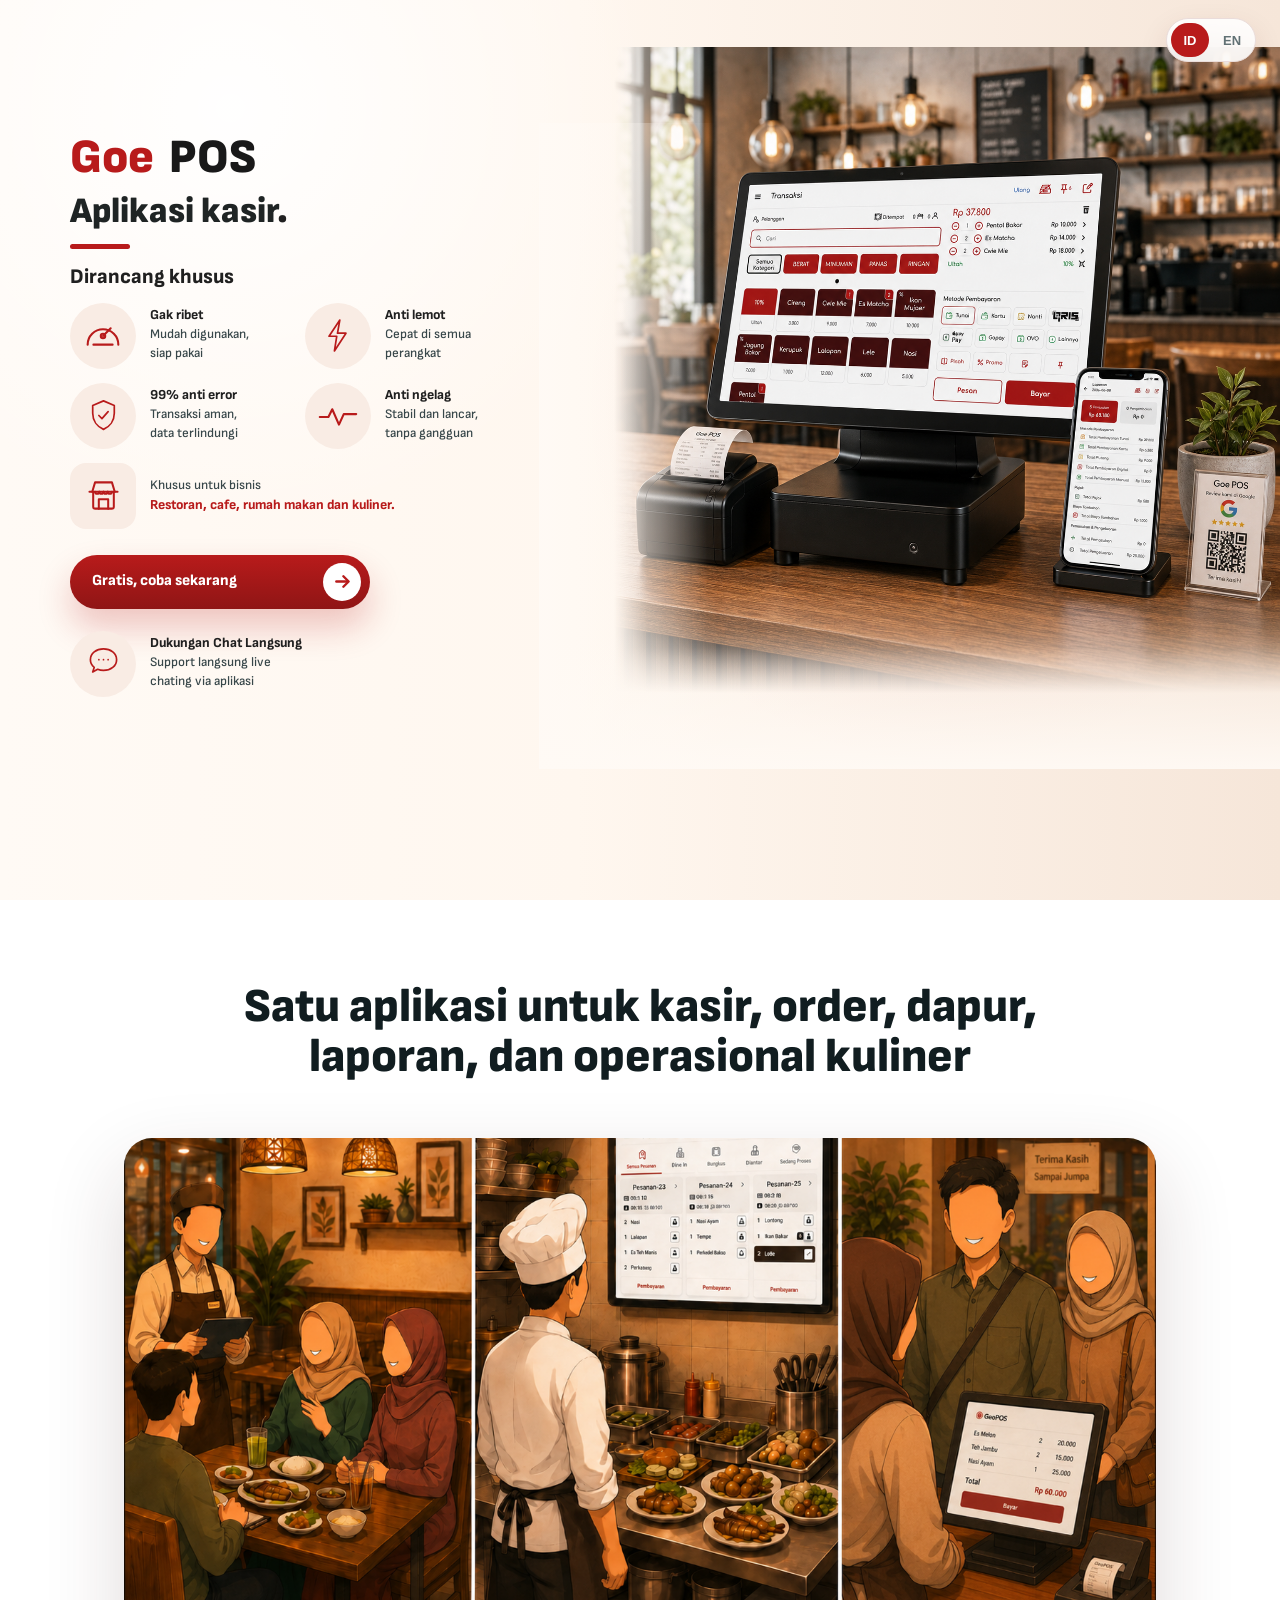
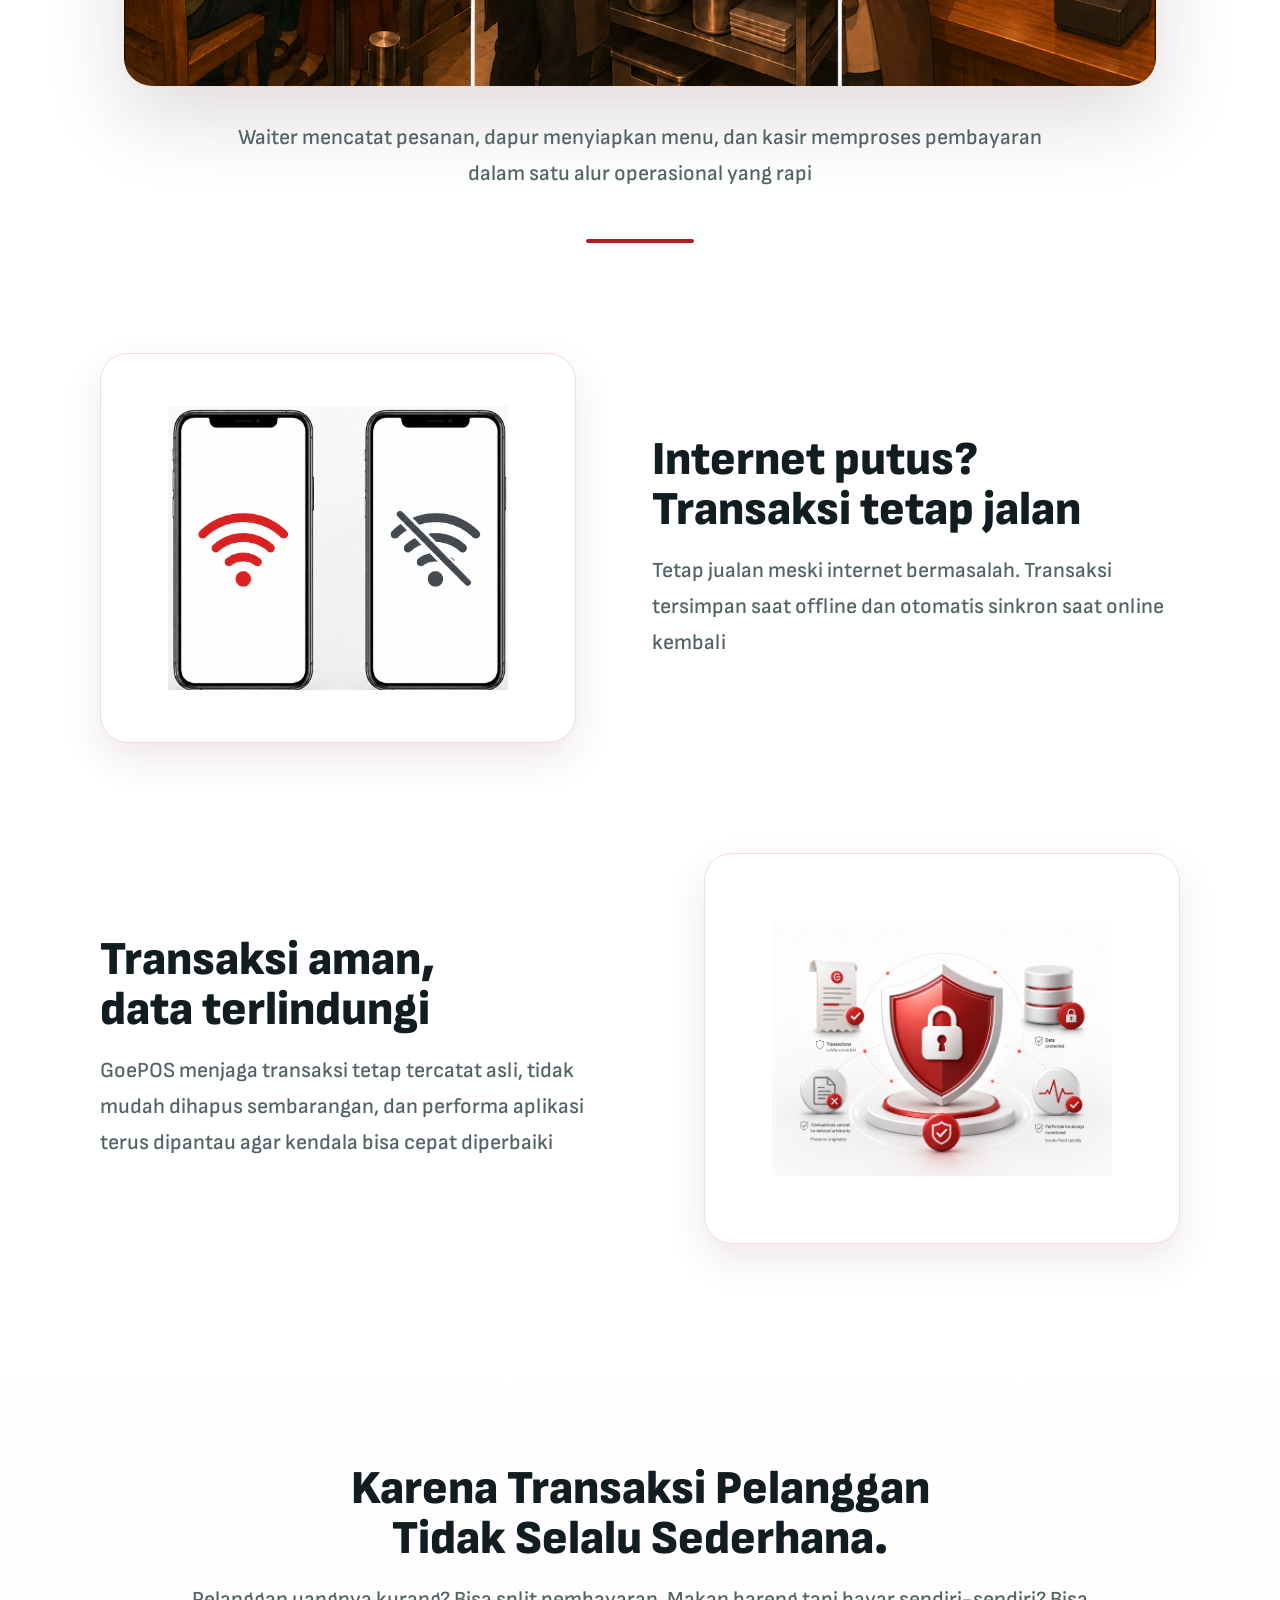
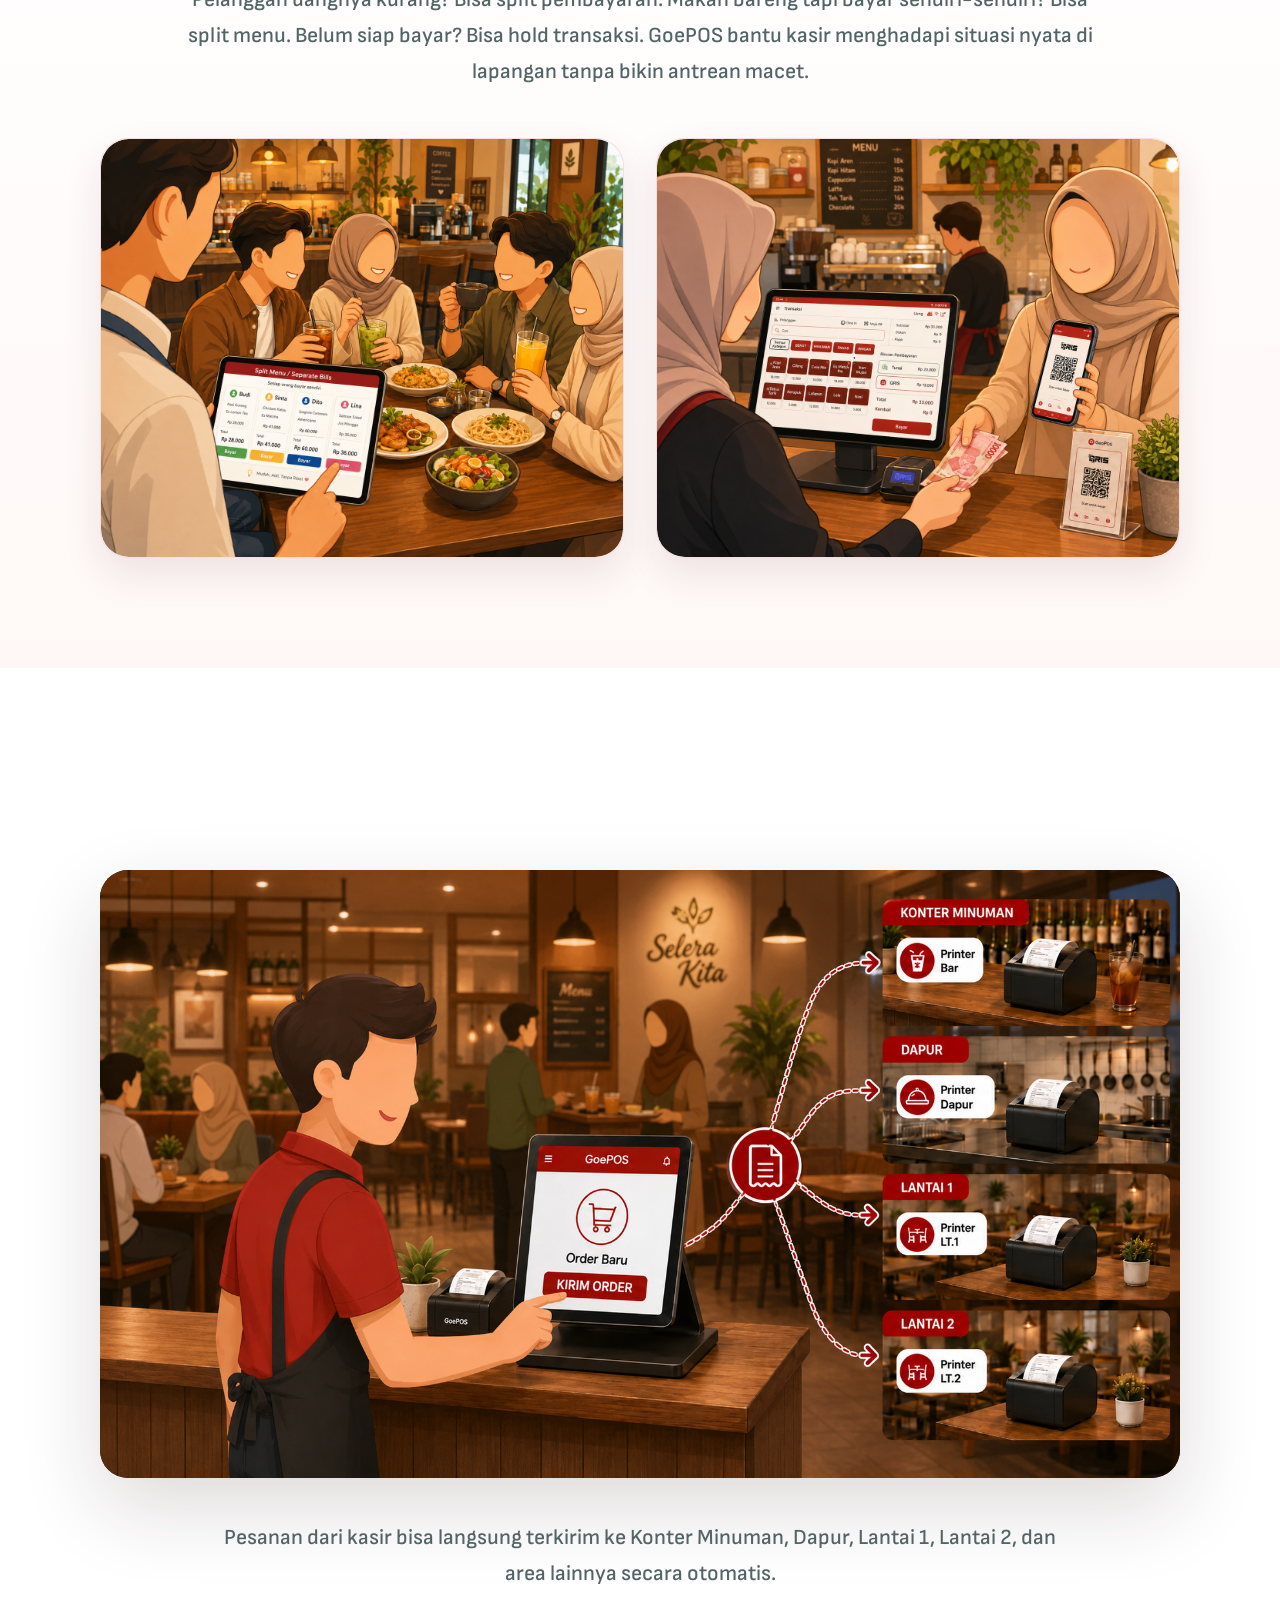
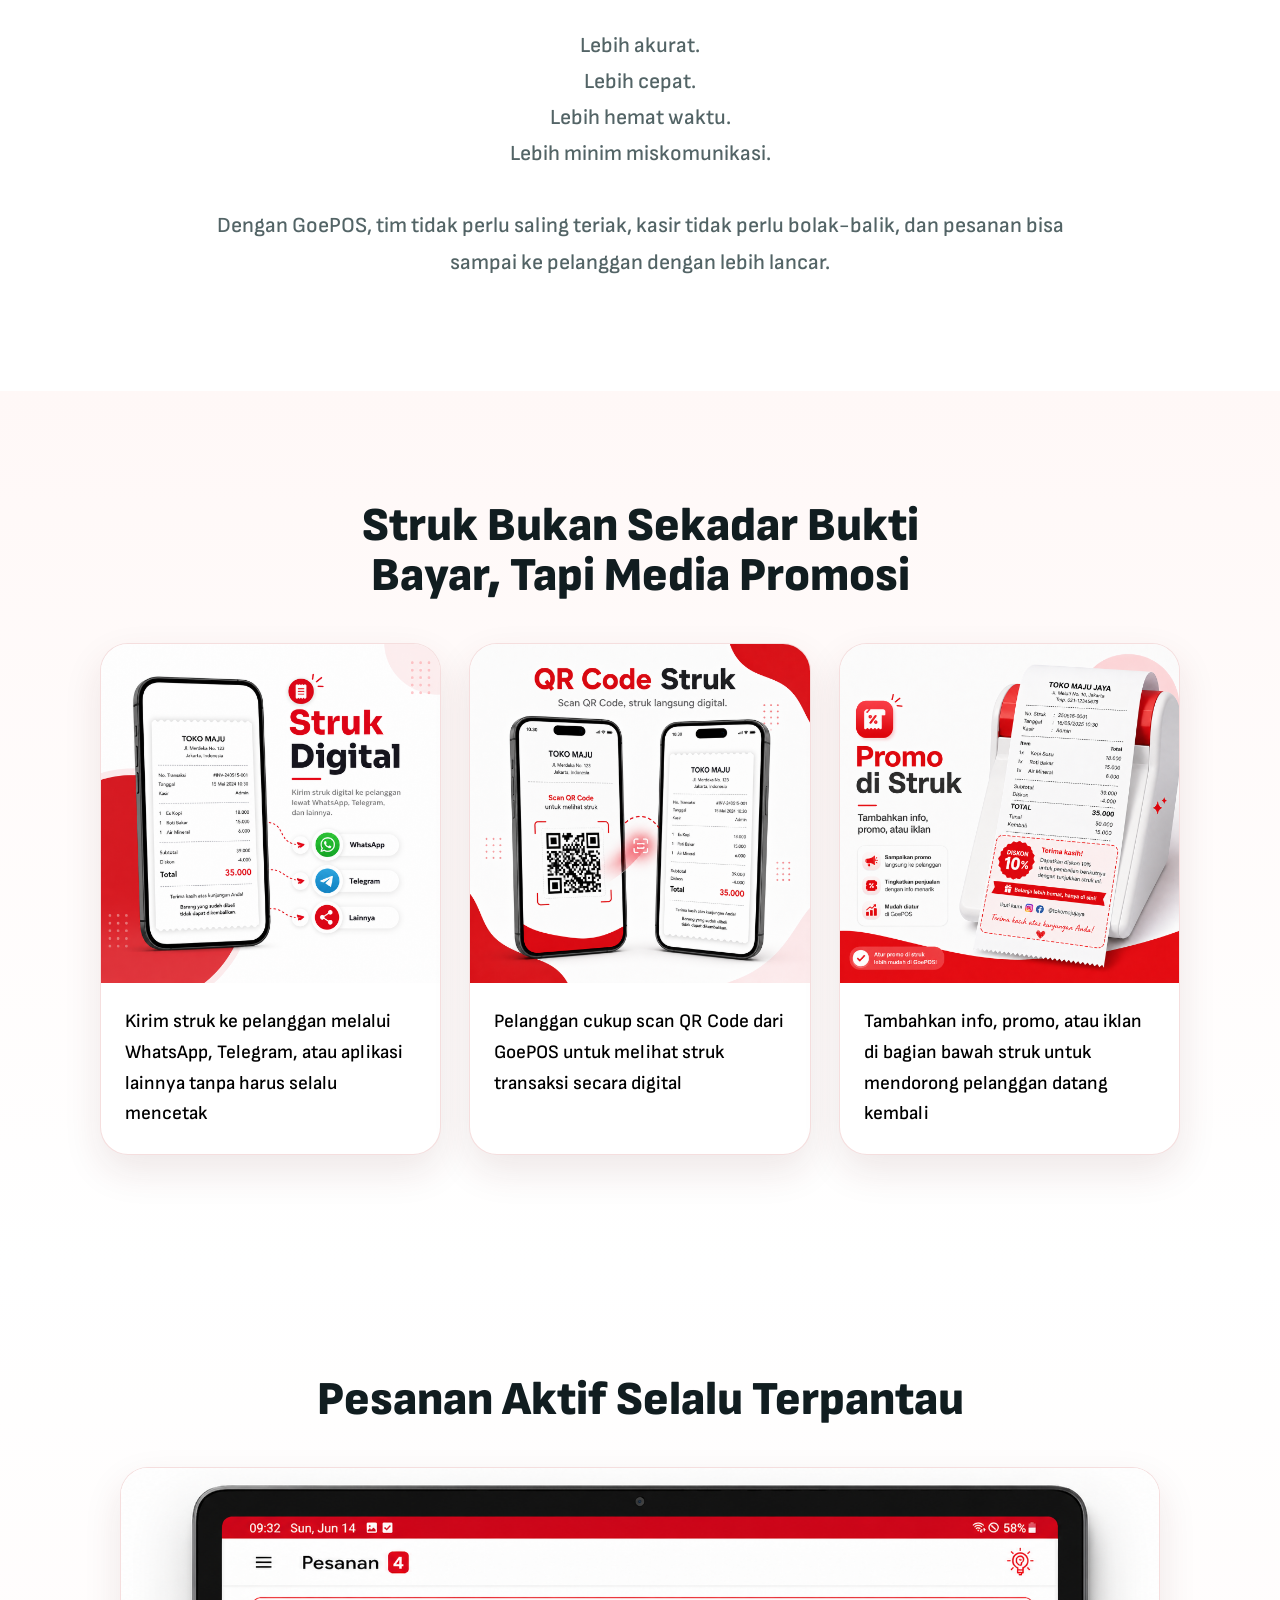
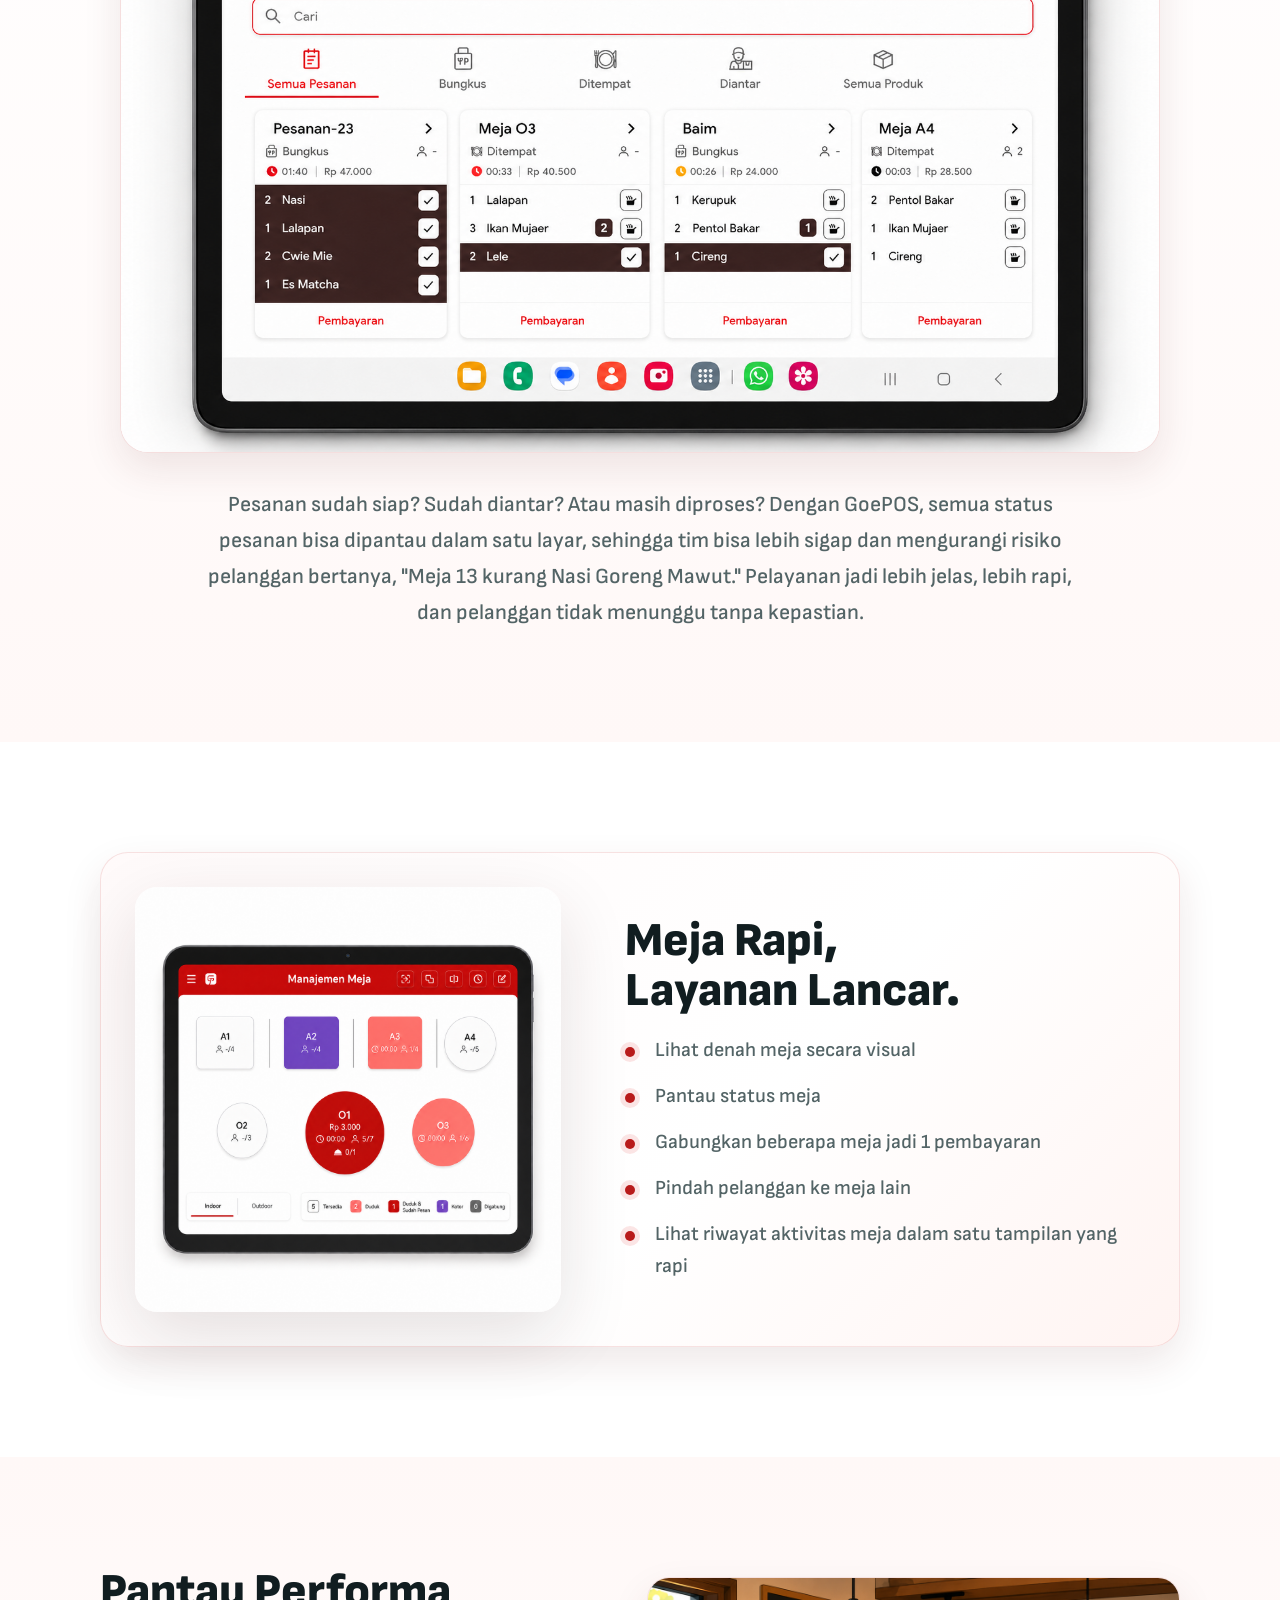
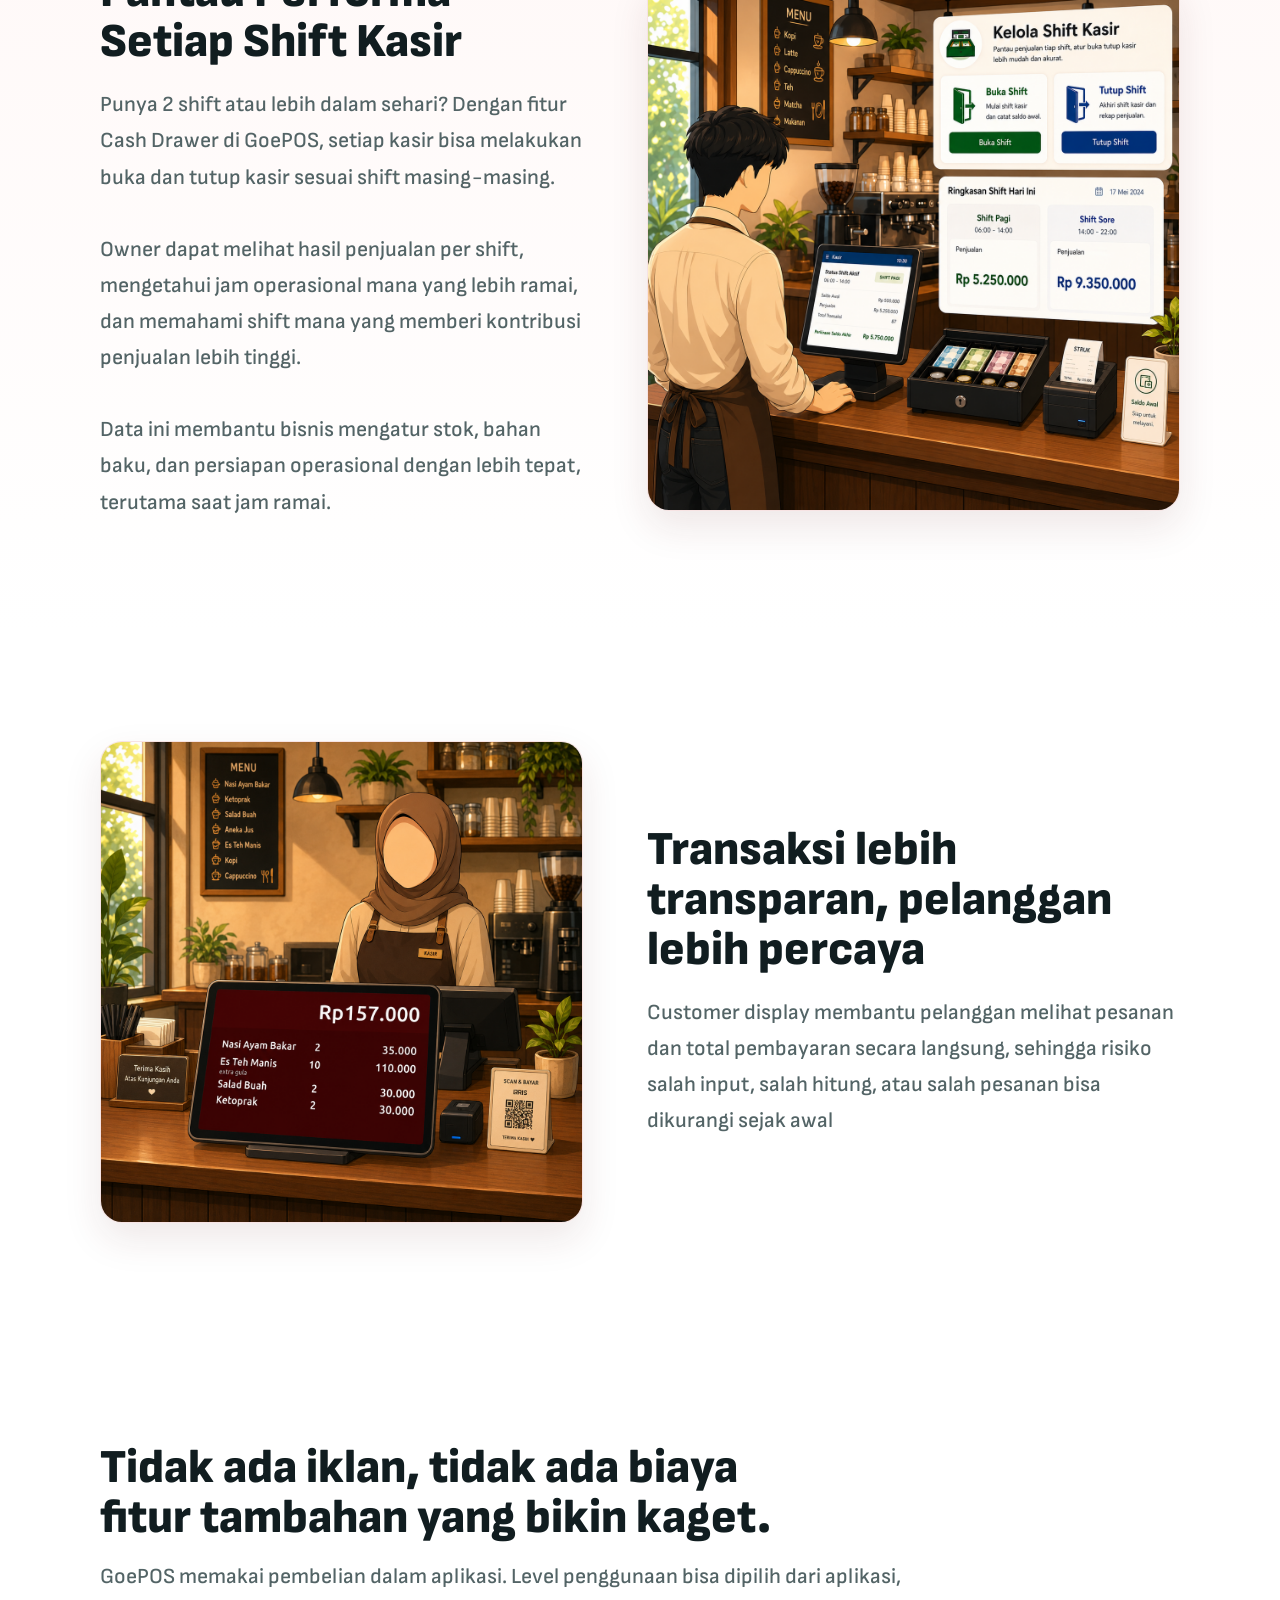
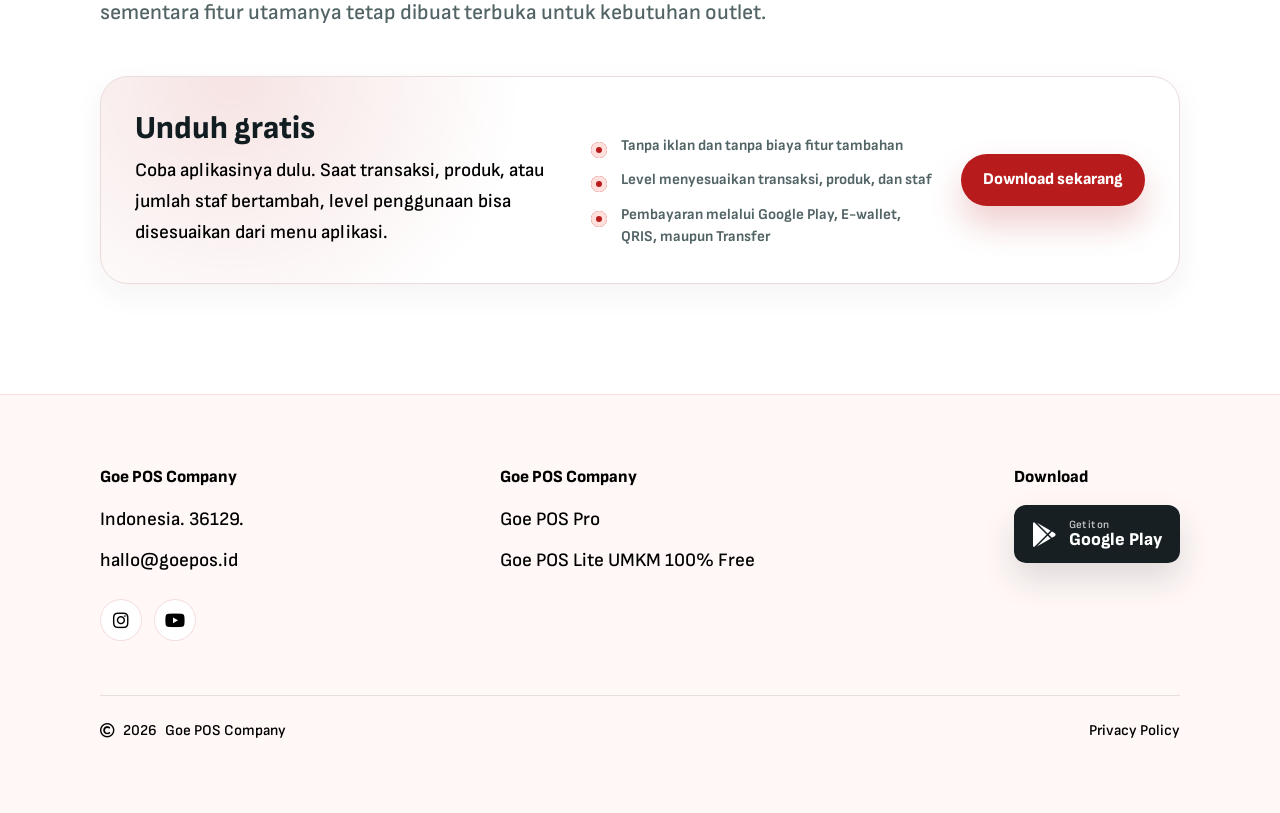
==== commit 71267221: "revisi" ====
--- a/index.html
+++ b/index.html
@@ -9,7 +9,7 @@
   <link rel="shortcut icon" type="image/x-icon" href="img/ic_goe.ico">
   <link rel="preconnect" href="https://fonts.googleapis.com">
   <link rel="preconnect" href="https://fonts.gstatic.com" crossorigin>
-  <link href="https://fonts.googleapis.com/css2?family=Inter:wght@400;500;600;700;800&display=swap" rel="stylesheet">
+  <link href="https://fonts.googleapis.com/css2?family=Sofia+Sans:ital,wght@0,1..1000;1,1..1000&display=swap" rel="stylesheet">
   <link rel="stylesheet" href="css/fontawesome-all.min.css">
   <link rel="stylesheet" href="css/landing.css">
   <script async src="https://www.googletagmanager.com/gtag/js?id=AW-967997502"></script>
@@ -34,6 +34,11 @@
   </script>
 </head>
 <body>
+  <div class="language-switch" aria-label="Pilihan bahasa">
+    <button type="button" data-lang-option="id">ID</button>
+    <button type="button" data-lang-option="en">EN</button>
+  </div>
+
   <main id="home">
     <section class="goepos-hero">
       <div class="goepos-hero-container">
@@ -120,7 +125,7 @@
             </div>
             <div class="goepos-hero-business-text" data-i18n-html="heroBusinessText">
               Khusus untuk bisnis<br>
-              <strong>restoran, cafe, rumah makan dan kuliner.</strong>
+              <strong>Restoran, cafe, rumah makan dan kuliner.</strong>
             </div>
           </div>
 
@@ -351,44 +356,52 @@
       </div>
     </section>
 
-    <section id="faq" class="section-pad faq-section">
-      <div class="container">
-        <div class="section-heading reveal">
-          <h2 data-i18n="faqTitle">Pertanyaan yang sering ditanyakan.</h2>
-        </div>
-        <div class="faq-list">
-          <details class="reveal" open>
-            <summary data-i18n="faqOneTitle">Apa itu GoePOS?</summary>
-            <p data-i18n="faqOneText">GoePOS adalah aplikasi kasir untuk restoran, kafe, rumah makan, dan kuliner. Di dalamnya ada kasir online/offline, POS pelayan, KDS, stok, pengeluaran, laporan, dan akses untuk banyak pengguna.</p>
-          </details>
-          <details class="reveal">
-            <summary data-i18n="faqTwoTitle">Apakah GoePOS bisa digunakan saat internet mati?</summary>
-            <p data-i18n="faqTwoText">Bisa. Kasir tetap dapat mencatat transaksi dalam mode offline dan menyinkronkan data kembali saat internet tersedia.</p>
-          </details>
-          <details class="reveal">
-            <summary data-i18n="faqThreeTitle">Siapa saja yang bisa memakai GoePOS?</summary>
-            <p data-i18n="faqThreeText">GoePOS mendukung akses untuk pemilik, kasir, pelayan, dan tim dapur. Setiap orang bisa fokus ke tugasnya tanpa perlu membuka seluruh bagian sistem.</p>
-          </details>
-          <details class="reveal">
-            <summary data-i18n="faqFourTitle">Bagaimana cara berlangganan?</summary>
-            <p data-i18n="faqFourText">Download aplikasi GoePOS di Google Play, lalu pilih level langganan dari menu pengaturan aplikasi sesuai kebutuhan bisnis.</p>
-          </details>
-        </div>
-      </div>
-    </section>
-
   </main>
 
   <footer class="site-footer">
     <div class="container footer-grid">
-      <a class="footer-brand" href="#home">
-        <img src="img/logo/logo_go_black.png" alt="GoePOS">
-      </a>
-      <p data-i18n="footerText">Aplikasi kasir untuk restoran, kafe, dan food truck.</p>
-      <div class="footer-contact">
-        <span>Indonesia. 36129.</span>
-        <a href="mailto:hallo@goepos.id">hallo@goepos.id</a>
-      </div>
+      <section class="footer-column">
+        <h2>Goe POS Company</h2>
+        <div class="footer-links">
+          <span>Indonesia. 36129.</span>
+          <a href="mailto:hallo@goepos.id">hallo@goepos.id</a>
+        </div>
+        <div class="footer-social" aria-label="Goe POS social media">
+          <a href="https://www.instagram.com/goe_pos" target="_blank" rel="noopener" aria-label="Goe POS Instagram">
+            <i class="fab fa-instagram" aria-hidden="true"></i>
+          </a>
+          <a href="https://www.youtube.com/@goeposrestaurantandcafe" target="_blank" rel="noopener" aria-label="Goe POS YouTube">
+            <i class="fab fa-youtube" aria-hidden="true"></i>
+          </a>
+        </div>
+      </section>
+
+      <section class="footer-column">
+        <h2>Goe POS Company</h2>
+        <div class="footer-links">
+          <a href="https://play.google.com/store/apps/details?id=com.pos.goe" target="_blank" rel="noopener">Goe POS Pro</a>
+          <a href="https://play.google.com/store/apps/details?id=com.pos.goe.free" target="_blank" rel="noopener">Goe POS Lite UMKM 100% Free</a>
+        </div>
+      </section>
+
+      <section class="footer-column footer-download">
+        <h2>Download</h2>
+        <a class="footer-play-badge" href="https://play.google.com/store/apps/details?id=com.pos.goe" target="_blank" rel="noopener" aria-label="Download Goe POS on Google Play">
+          <i class="fab fa-google-play" aria-hidden="true"></i>
+          <span>
+            <small>Get it on</small>
+            Google Play
+          </span>
+        </a>
+      </section>
+    </div>
+    <div class="container footer-bottom">
+      <div class="footer-copyright">
+        <i class="far fa-copyright" aria-hidden="true"></i>
+        <span>2026</span>
+        <span>Goe POS Company</span>
+      </div>
+      <a href="https://goepos.id/privacypolicy" target="_blank" rel="noopener">Privacy Policy</a>
     </div>
   </footer>
 
--- a/css/landing.css
+++ b/css/landing.css
@@ -4,8 +4,8 @@
   --line: #eadcda;
   --soft: #fff7f6;
   --soft-blue: #eef6ff;
-  --primary: #a92c26;
-  --primary-dark: #7f1f1a;
+  --primary: #B81B1B;
+  --primary-dark: #8F1515;
   --primary-soft: #fff0ee;
   --blue: #3a86ff;
   --yellow: #f6bd36;
@@ -25,7 +25,7 @@
 
 body {
   margin: 0;
-  font-family: "Inter", Arial, sans-serif;
+  font-family: "Sofia Sans", Arial, sans-serif;
   color: var(--ink);
   background: var(--white);
 }
@@ -136,13 +136,19 @@
 }
 
 .language-switch {
+  position: fixed;
+  top: 18px;
+  right: 24px;
+  z-index: 100;
   display: inline-flex;
   align-items: center;
   gap: 4px;
   padding: 4px;
   border: 1px solid var(--line);
   border-radius: 999px;
-  background: rgba(255, 255, 255, 0.8);
+  background: rgba(255, 255, 255, 0.88);
+  box-shadow: 0 12px 30px rgba(88, 31, 28, 0.12);
+  backdrop-filter: blur(16px);
 }
 
 .language-switch button {
@@ -162,6 +168,19 @@
   color: var(--white);
 }
 
+@media (max-width: 600px) {
+  .language-switch {
+    top: 12px;
+    right: 12px;
+  }
+
+  .language-switch button {
+    min-width: 34px;
+    height: 32px;
+    font-size: 12px;
+  }
+}
+
 .nav-toggle {
   display: none;
   width: 44px;
@@ -182,8 +201,8 @@
 }
 
 .goepos-hero {
-  --goepos-accent: #9C372D;
-  --goepos-accent-dark: #743027;
+  --goepos-accent: #B81B1B;
+  --goepos-accent-dark: #8F1515;
   --goepos-cream: #fbf4ea;
   --goepos-cream-2: #fffaf3;
   --goepos-ink: #1f2424;
@@ -196,7 +215,7 @@
   align-items: center;
   padding: 146px 0 74px;
   background:
-    radial-gradient(circle at 92% 8%, rgba(156, 55, 45, 0.08), transparent 28%),
+    radial-gradient(circle at 92% 8%, rgba(184, 27, 27, 0.08), transparent 28%),
     radial-gradient(circle at 8% 22%, rgba(255, 220, 168, 0.48), transparent 28%),
     linear-gradient(135deg, var(--goepos-cream-2) 0%, var(--goepos-cream) 72%, #f6eadb 100%);
 }
@@ -206,8 +225,8 @@
   position: absolute;
   inset: 0;
   background-image:
-    linear-gradient(rgba(156, 55, 45, 0.045) 1px, transparent 1px),
-    linear-gradient(90deg, rgba(156, 55, 45, 0.045) 1px, transparent 1px);
+    linear-gradient(rgba(184, 27, 27, 0.045) 1px, transparent 1px),
+    linear-gradient(90deg, rgba(184, 27, 27, 0.045) 1px, transparent 1px);
   background-size: 64px 64px;
   mask-image: linear-gradient(90deg, transparent, #000 18%, #000 82%, transparent);
   pointer-events: none;
@@ -248,9 +267,9 @@
   width: fit-content;
   margin: 0 0 18px;
   padding: 8px 13px;
-  border: 1px solid rgba(156, 55, 45, 0.16);
+  border: 1px solid rgba(184, 27, 27, 0.16);
   border-radius: 999px;
-  background: rgba(156, 55, 45, 0.08);
+  background: rgba(184, 27, 27, 0.08);
   color: var(--goepos-accent);
   font-size: 13px;
   line-height: 1;
@@ -278,7 +297,7 @@
   align-items: center;
   min-height: 42px;
   padding: 0 16px;
-  border: 1px solid rgba(156, 55, 45, 0.16);
+  border: 1px solid rgba(184, 27, 27, 0.16);
   border-radius: 999px;
   background: #ffffff;
   color: var(--goepos-accent-dark);
@@ -315,7 +334,7 @@
   border-radius: 999px;
   background: var(--goepos-accent);
   color: #fff;
-  box-shadow: 0 18px 34px rgba(156, 55, 45, 0.22);
+  box-shadow: 0 18px 34px rgba(184, 27, 27, 0.22);
   font-size: 16px;
   font-weight: 800;
   transition: transform 0.2s ease, box-shadow 0.2s ease, background 0.2s ease;
@@ -324,7 +343,7 @@
 .goepos-hero__cta:hover {
   transform: translateY(-2px);
   background: var(--goepos-accent-dark);
-  box-shadow: 0 22px 42px rgba(156, 55, 45, 0.26);
+  box-shadow: 0 22px 42px rgba(184, 27, 27, 0.26);
 }
 
 .goepos-hero__support {
@@ -334,7 +353,7 @@
   align-items: center;
   width: min(360px, 100%);
   padding: 14px;
-  border: 1px solid rgba(156, 55, 45, 0.12);
+  border: 1px solid rgba(184, 27, 27, 0.12);
   border-radius: 20px;
   background: rgba(255, 255, 255, 0.72);
   box-shadow: 0 16px 36px rgba(92, 57, 38, 0.08);
@@ -348,7 +367,7 @@
   width: 48px;
   height: 48px;
   border-radius: 16px;
-  background: rgba(156, 55, 45, 0.1);
+  background: rgba(184, 27, 27, 0.1);
   color: var(--goepos-accent);
   font-size: 21px;
 }
@@ -375,7 +394,7 @@
 .goepos-dashboard {
   position: relative;
   overflow: hidden;
-  border: 1px solid rgba(156, 55, 45, 0.12);
+  border: 1px solid rgba(184, 27, 27, 0.12);
   border-radius: 30px;
   background: rgba(255, 253, 248, 0.92);
   box-shadow: 0 34px 80px rgba(91, 57, 38, 0.16);
@@ -385,7 +404,7 @@
   content: "";
   position: absolute;
   inset: 0;
-  background: radial-gradient(circle at 22% 0%, rgba(156, 55, 45, 0.08), transparent 26%);
+  background: radial-gradient(circle at 22% 0%, rgba(184, 27, 27, 0.08), transparent 26%);
   pointer-events: none;
 }
 
@@ -458,7 +477,7 @@
 }
 
 .goepos-dashboard__sidebar span.active {
-  background: rgba(156, 55, 45, 0.1);
+  background: rgba(184, 27, 27, 0.1);
   color: var(--goepos-accent);
 }
 
@@ -520,7 +539,7 @@
   width: 42px;
   height: 42px;
   border-radius: 14px;
-  background: rgba(156, 55, 45, 0.09);
+  background: rgba(184, 27, 27, 0.09);
   color: var(--goepos-accent);
   font-size: 18px;
 }
@@ -616,7 +635,7 @@
   align-items: center;
   width: 230px;
   padding: 14px;
-  border: 1px solid rgba(156, 55, 45, 0.12);
+  border: 1px solid rgba(184, 27, 27, 0.12);
   border-radius: 18px;
   background: rgba(255, 255, 255, 0.9);
   box-shadow: 0 22px 50px rgba(91, 57, 38, 0.16);
@@ -628,7 +647,7 @@
   align-items: center;
   justify-content: center;
   color: var(--goepos-accent);
-  background: rgba(156, 55, 45, 0.1);
+  background: rgba(184, 27, 27, 0.1);
 }
 
 .goepos-floating-card > span {
@@ -665,8 +684,8 @@
 }
 
 .goepos-hero {
-  --goepos-primary: #9C372D;
-  --goepos-primary-dark: #842d25;
+  --goepos-primary: #B81B1B;
+  --goepos-primary-dark: #8F1515;
   --goepos-text: #202020;
   --goepos-soft: #f9ece4;
   --goepos-cream: #fffaf5;
@@ -678,7 +697,7 @@
   align-items: center;
   color: var(--goepos-text);
   background:
-    radial-gradient(circle at 74% 45%, rgba(156, 55, 45, 0.10), transparent 34%),
+    radial-gradient(circle at 74% 45%, rgba(184, 27, 27, 0.10), transparent 34%),
     radial-gradient(circle at 18% 12%, rgba(255, 255, 255, 0.95), transparent 32%),
     linear-gradient(90deg, #fffaf5 0%, #fff7ef 45%, #f6e6d9 100%);
 }
@@ -861,9 +880,9 @@
   min-width: 390px;
   padding: 14px 14px 14px 34px;
   border-radius: 999px;
-  background: linear-gradient(180deg, #ad4035 0%, var(--goepos-primary-dark) 100%);
+  background: linear-gradient(180deg, #B81B1B 0%, var(--goepos-primary-dark) 100%);
   color: #fff;
-  box-shadow: 0 18px 34px rgba(156, 55, 45, 0.24);
+  box-shadow: 0 18px 34px rgba(184, 27, 27, 0.24);
   transition: transform 0.25s ease, box-shadow 0.25s ease;
   text-decoration: none;
   margin-bottom: 24px;
@@ -871,7 +890,7 @@
 
 .goepos-hero-cta:hover {
   transform: translateY(-2px);
-  box-shadow: 0 24px 42px rgba(156, 55, 45, 0.30);
+  box-shadow: 0 24px 42px rgba(184, 27, 27, 0.30);
 }
 
 .goepos-hero-cta .label {
@@ -1085,7 +1104,7 @@
 
 .hero-benefits article:nth-child(odd) {
   padding-right: 20px;
-  border-right: 1px solid rgba(169, 44, 38, 0.14);
+  border-right: 1px solid rgba(184, 27, 27, 0.14);
 }
 
 .hero-benefits span,
@@ -1097,7 +1116,7 @@
   width: 78px;
   height: 78px;
   border-radius: 28px;
-  background: rgba(169, 44, 38, 0.09);
+  background: rgba(184, 27, 27, 0.09);
   color: var(--primary);
   font-size: 34px;
 }
@@ -1122,7 +1141,7 @@
 .hero-market {
   margin-bottom: 28px;
   padding-top: 24px;
-  border-top: 1px solid rgba(169, 44, 38, 0.12);
+  border-top: 1px solid rgba(184, 27, 27, 0.12);
 }
 
 .hero-market p {
@@ -1161,7 +1180,7 @@
 .btn-primary {
   background: var(--primary);
   color: var(--white);
-  box-shadow: 0 18px 34px rgba(169, 44, 38, 0.22);
+  box-shadow: 0 18px 34px rgba(184, 27, 27, 0.22);
 }
 
 .hero-actions .btn-primary {
@@ -1169,7 +1188,7 @@
   min-height: 72px;
   justify-content: space-between;
   padding: 0 22px 0 32px;
-  background: linear-gradient(135deg, var(--primary), #c6382c);
+  background: linear-gradient(135deg, var(--primary), #8F1515);
   font-size: 24px;
 }
 
@@ -1520,8 +1539,7 @@
 .pillars-section,
 .features-section,
 .showcase-section,
-.reports-section,
-.faq-section {
+.reports-section {
   background: linear-gradient(180deg, #fff8f7 0%, #ffffff 100%);
 }
 
@@ -1687,7 +1705,7 @@
   display: grid;
   align-items: stretch;
   padding: 34px;
-  border: 1px solid rgba(169, 44, 38, 0.16);
+  border: 1px solid rgba(184, 27, 27, 0.16);
   border-radius: 28px;
   cursor: pointer;
   box-shadow: var(--shadow-soft);
@@ -1713,7 +1731,7 @@
 .spotlight-card:focus-visible,
 .spotlight-card.is-active {
   transform: translateY(-5px);
-  border-color: rgba(169, 44, 38, 0.24);
+  border-color: rgba(184, 27, 27, 0.24);
   box-shadow: var(--shadow);
   outline: 0;
 }
@@ -1724,7 +1742,7 @@
 
 .spotlight-card-pay::before {
   background:
-    radial-gradient(circle at 82% 18%, rgba(169, 44, 38, 0.16), transparent 30%),
+    radial-gradient(circle at 82% 18%, rgba(184, 27, 27, 0.16), transparent 30%),
     radial-gradient(circle at 16% 18%, rgba(246, 189, 54, 0.22), transparent 28%),
     linear-gradient(135deg, #fff8f7 0%, #fff2ee 48%, #fbf4ea 100%);
 }
@@ -1962,7 +1980,7 @@
 
 .split-section {
   background:
-    radial-gradient(circle at 16% 38%, rgba(169, 44, 38, 0.1), transparent 24%),
+    radial-gradient(circle at 16% 38%, rgba(184, 27, 27, 0.1), transparent 24%),
     linear-gradient(180deg, #ffffff 0%, #fff8f7 100%);
 }
 
@@ -2136,7 +2154,7 @@
   align-items: center;
   padding: 34px;
   background:
-    radial-gradient(circle at 12% 0%, rgba(169, 44, 38, 0.12), transparent 30%),
+    radial-gradient(circle at 12% 0%, rgba(184, 27, 27, 0.12), transparent 30%),
     var(--white);
 }
 
@@ -2157,56 +2175,143 @@
   margin-bottom: 0;
 }
 
-.faq-list {
-  display: grid;
-  gap: 14px;
-}
-
-details {
-  padding: 24px 26px;
-}
-
-summary {
-  cursor: pointer;
-  color: var(--ink);
-  font-size: 19px;
-  font-weight: 800;
-}
-
-details p {
-  margin: 16px 0 0;
-}
-
 .site-footer {
-  padding: 36px 0;
+  padding: 72px 0;
   background: #fff8f7;
+  border-top: 1px solid rgba(184, 27, 27, 0.1);
 }
 
 .footer-grid {
   display: grid;
-  grid-template-columns: auto 1fr auto;
-  gap: 28px;
-  align-items: center;
-}
-
-.footer-brand img {
-  width: 122px;
-}
-
-.footer-grid p {
-  margin: 0;
-}
-
-.footer-contact {
+  grid-template-columns: minmax(220px, 1fr) minmax(220px, 1fr) minmax(220px, 0.9fr);
+  gap: clamp(36px, 7vw, 96px);
+  align-items: start;
+}
+
+.footer-column h2 {
+  margin: 0 0 18px;
+  color: #000000;
+  font-size: 17px;
+  line-height: 1.2;
+  font-weight: 800;
+}
+
+.footer-links {
   display: grid;
-  gap: 6px;
-  color: var(--muted);
-  font-weight: 700;
-  text-align: right;
-}
-
-.footer-contact a {
-  color: var(--primary-dark);
+  gap: 10px;
+  color: #000000;
+  font-size: 16px;
+  line-height: 1.55;
+  font-weight: 500;
+}
+
+.footer-links a {
+  color: #000000;
+  text-decoration: none;
+  text-underline-offset: 4px;
+  transition: text-decoration-color 0.2s ease;
+}
+
+.footer-links a:hover {
+  color: #000000;
+  text-decoration: underline;
+}
+
+.footer-social {
+  display: flex;
+  gap: 12px;
+  margin-top: 22px;
+}
+
+.footer-social a {
+  display: inline-flex;
+  align-items: center;
+  justify-content: center;
+  width: 42px;
+  height: 42px;
+  border: 1px solid rgba(184, 27, 27, 0.14);
+  border-radius: 999px;
+  background: #ffffff;
+  color: #000000;
+  font-size: 18px;
+  transition: transform 0.2s ease, background 0.2s ease, color 0.2s ease;
+}
+
+.footer-social a:hover {
+  transform: translateY(-2px);
+  background: #000000;
+  color: #ffffff;
+}
+
+.footer-download {
+  justify-self: end;
+}
+
+.footer-play-badge {
+  display: inline-flex;
+  align-items: center;
+  gap: 12px;
+  min-height: 58px;
+  padding: 10px 18px;
+  border-radius: 12px;
+  background: #171f22;
+  color: #ffffff;
+  box-shadow: 0 16px 34px rgba(23, 31, 34, 0.14);
+  transition: transform 0.2s ease, background 0.2s ease;
+}
+
+.footer-play-badge:hover {
+  transform: translateY(-2px);
+  background: #000000;
+}
+
+.footer-play-badge i {
+  font-size: 25px;
+}
+
+.footer-play-badge span {
+  display: grid;
+  color: #ffffff;
+  font-size: 18px;
+  line-height: 1.05;
+  font-weight: 800;
+}
+
+.footer-play-badge small {
+  color: rgba(255, 255, 255, 0.76);
+  font-size: 11px;
+  line-height: 1.1;
+  font-weight: 600;
+}
+
+.footer-bottom {
+  display: flex;
+  align-items: center;
+  justify-content: space-between;
+  gap: 20px;
+  margin-top: 54px;
+  padding-top: 24px;
+  border-top: 1px solid rgba(0, 0, 0, 0.1);
+  color: #000000;
+  font-size: 15px;
+  line-height: 1.4;
+  font-weight: 600;
+}
+
+.footer-copyright {
+  display: inline-flex;
+  align-items: center;
+  gap: 8px;
+}
+
+.footer-bottom a {
+  color: #000000;
+  text-decoration: none;
+  text-underline-offset: 4px;
+}
+
+.footer-bottom a:hover {
+  text-decoration: underline;
 }
 
 .reveal {
@@ -2244,7 +2349,7 @@
     min-height: auto;
     align-items: flex-start;
     background:
-      radial-gradient(circle at 72% 74%, rgba(156, 55, 45, 0.10), transparent 36%),
+      radial-gradient(circle at 72% 74%, rgba(184, 27, 27, 0.10), transparent 36%),
       linear-gradient(180deg, #fffaf5 0%, #fff7ef 58%, #f6e6d9 100%);
   }
 
@@ -2519,12 +2624,46 @@
     margin-bottom: 28px;
   }
 
-  .footer-contact {
-    text-align: left;
+  .footer-grid {
+    grid-template-columns: repeat(2, minmax(0, 1fr));
+  }
+
+  .footer-download {
+    justify-self: start;
   }
 }
 
 @media (max-width: 600px) {
+  .site-footer {
+    padding: 54px 0;
+  }
+
+  .footer-grid {
+    grid-template-columns: 1fr;
+    gap: 34px;
+  }
+
+  .footer-column h2 {
+    margin-bottom: 14px;
+    font-size: 16px;
+  }
+
+  .footer-links {
+    gap: 8px;
+    font-size: 17px;
+  }
+
+  .footer-social {
+    margin-top: 18px;
+  }
+
+  .footer-bottom {
+    align-items: flex-start;
+    flex-direction: column;
+    margin-top: 38px;
+    padding-top: 20px;
+  }
+
   .spotlight-heading {
     width: min(100% - 28px, 520px);
     margin-bottom: 30px;
@@ -3242,7 +3381,7 @@
 .spotlight-card:focus-visible,
 .spotlight-card.is-active {
   transform: none;
-  border-color: rgba(169, 44, 38, 0.16);
+  border-color: rgba(184, 27, 27, 0.16);
   box-shadow: var(--shadow-soft);
 }
 
@@ -3388,7 +3527,7 @@
   min-height: 420px;
   overflow: hidden;
   padding: 0;
-  border: 1px solid rgba(169, 44, 38, 0.14);
+  border: 1px solid rgba(184, 27, 27, 0.14);
   border-radius: 28px;
   background: #ffffff;
   box-shadow: var(--shadow-soft);
@@ -3481,7 +3620,7 @@
 
 .active-orders-card {
   overflow: hidden;
-  border: 1px solid rgba(169, 44, 38, 0.14);
+  border: 1px solid rgba(184, 27, 27, 0.14);
   border-radius: 28px;
   background: #ffffff;
   box-shadow: var(--shadow-soft);
@@ -3537,7 +3676,7 @@
   display: flex;
   flex-direction: column;
   overflow: hidden;
-  border: 1px solid rgba(169, 44, 38, 0.14);
+  border: 1px solid rgba(184, 27, 27, 0.14);
   border-radius: 28px;
   background: #ffffff;
   box-shadow: var(--shadow-soft);
@@ -3571,7 +3710,7 @@
   align-items: center;
   gap: clamp(28px, 5vw, 70px);
   padding: clamp(18px, 3vw, 34px);
-  border: 1px solid rgba(169, 44, 38, 0.12);
+  border: 1px solid rgba(184, 27, 27, 0.12);
   border-radius: 28px;
   background: linear-gradient(135deg, #fffafa 0%, #ffffff 58%, #fff4f2 100%);
   box-shadow: var(--shadow-soft);
@@ -3634,7 +3773,7 @@
   width: 10px;
   height: 10px;
   border-radius: 999px;
-  background: #d71919;
+  background: #B81B1B;
   box-shadow: 0 0 0 5px rgba(215, 25, 25, 0.11);
 }
 
@@ -3681,7 +3820,7 @@
   justify-self: stretch;
   margin: 0;
   overflow: hidden;
-  border: 1px solid rgba(169, 44, 38, 0.12);
+  border: 1px solid rgba(184, 27, 27, 0.12);
   border-radius: 22px;
   background: #ffffff;
   box-shadow: var(--shadow-soft);
@@ -3873,3 +4012,214 @@
     border-radius: 18px;
   }
 }
+
+/* Typography pass inspired by Shift4's clean, high-contrast hierarchy. */
+body {
+  font-family: "Sofia Sans", Arial, sans-serif;
+  font-size: 16.5px;
+  line-height: 1.6;
+  letter-spacing: 0;
+  text-rendering: optimizeLegibility;
+  -webkit-font-smoothing: antialiased;
+}
+
+h1,
+h2,
+h3,
+h4,
+.goepos-hero-brand,
+.goepos-hero-headline,
+.goepos-hero-title,
+.section-heading h2,
+.spotlight-heading h2,
+.spotlight-offline-copy h3,
+.flexible-transaction-heading h2,
+.team-routing-heading h2,
+.active-orders-heading h2,
+.receipt-promo-heading h2,
+.table-management-copy h2,
+.cashier-shift-copy h2,
+.pricing-card h3 {
+  letter-spacing: 0;
+  text-wrap: balance;
+}
+
+.goepos-hero-brand {
+  font-size: clamp(34px, 3.73vw, 53px);
+  line-height: 0.95;
+  font-weight: 900;
+}
+
+.goepos-hero .goepos-hero-headline {
+  font-size: clamp(25px, 2.79vw, 40px);
+  line-height: 1.04;
+  font-weight: 900;
+}
+
+.goepos-hero-title {
+  font-size: clamp(17px, 1.62vw, 24px);
+  line-height: 1.14;
+  font-weight: 800;
+}
+
+.goepos-hero-feature-text h3,
+.goepos-hero-support-text h4 {
+  font-size: clamp(13px, 1.07vw, 16px);
+  line-height: 1.12;
+  font-weight: 760;
+}
+
+.goepos-hero-feature-text p,
+.goepos-hero-support-text p {
+  color: #38474a;
+  font-size: clamp(13px, 1vw, 15.5px);
+  line-height: 1.48;
+  font-weight: 500;
+}
+
+.goepos-hero-business-text {
+  color: #38474a;
+  font-size: clamp(13px, 1vw, 15.5px);
+  line-height: 1.48;
+  font-weight: 500;
+}
+
+.goepos-hero-business-text strong {
+  color: var(--goepos-primary);
+  font-size: clamp(13px, 1.07vw, 16px);
+  line-height: 1.12;
+  font-weight: 760;
+}
+
+.goepos-hero-cta .label,
+.btn,
+.header-cta,
+.language-switch button {
+  font-weight: 800;
+}
+
+.spotlight-heading h2,
+.section-heading h2,
+.spotlight-offline-copy h3,
+.flexible-transaction-heading h2,
+.team-routing-heading h2,
+.active-orders-heading h2,
+.receipt-promo-heading h2,
+.table-management-copy h2,
+.cashier-shift-copy h2 {
+  color: #111d20;
+  font-size: clamp(32px, 3.69vw, 52px);
+  line-height: 1.06;
+  font-weight: 880;
+}
+
+.section-heading {
+  max-width: 860px;
+}
+
+.section-heading p,
+.spotlight-description,
+.spotlight-offline-copy p,
+.flexible-transaction-heading p,
+.team-routing-description,
+.active-orders-description,
+.cashier-shift-copy p {
+  color: #536466;
+  font-size: clamp(21.5px, 1.67vw, 24px);
+  line-height: 1.68;
+  font-weight: 500;
+}
+
+.table-management-list li {
+  color: #536466;
+  font-size: clamp(20px, 1.5vw, 22.5px);
+  line-height: 1.6;
+  font-weight: 500;
+}
+
+.receipt-promo-card p,
+.business-card p,
+.feature-card p,
+.workflow-step p,
+.pricing-card p,
+.footer-links {
+  color: #000000;
+  font-size: clamp(19px, 1.27vw, 21px);
+  line-height: 1.62;
+  font-weight: 500;
+}
+
+.business-card h3,
+.feature-card h3,
+.workflow-step h3,
+.pillar-card h2,
+.spotlight-card h3,
+.pricing-card h3 {
+  color: #111d20;
+  line-height: 1.12;
+  font-weight: 800;
+}
+
+.pricing-card h3 {
+  font-size: clamp(24px, 2.5vw, 34px);
+}
+
+.check-list li {
+  color: #536466;
+  font-size: 15px;
+  line-height: 1.5;
+  font-weight: 700;
+}
+
+@media (max-width: 820px) {
+  .spotlight-heading h2,
+  .section-heading h2,
+  .spotlight-offline-copy h3,
+  .flexible-transaction-heading h2,
+  .team-routing-heading h2,
+  .active-orders-heading h2,
+  .receipt-promo-heading h2,
+  .table-management-copy h2,
+  .cashier-shift-copy h2 {
+    font-size: clamp(25px, 6.3vw, 37px);
+    line-height: 1.08;
+  }
+
+  .section-heading p,
+  .spotlight-description,
+  .spotlight-offline-copy p,
+  .flexible-transaction-heading p,
+  .team-routing-description,
+  .active-orders-description,
+  .cashier-shift-copy p {
+    font-size: 20px;
+    line-height: 1.66;
+  }
+}
+
+@media (max-width: 600px) {
+  .goepos-hero-brand {
+    font-size: 32px;
+  }
+
+  .goepos-hero .goepos-hero-headline {
+    font-size: 24px;
+    line-height: 1.08;
+  }
+
+  .goepos-hero-title {
+    font-size: 18px;
+  }
+
+  .spotlight-heading h2,
+  .section-heading h2,
+  .spotlight-offline-copy h3,
+  .flexible-transaction-heading h2,
+  .team-routing-heading h2,
+  .active-orders-heading h2,
+  .receipt-promo-heading h2,
+  .table-management-copy h2,
+  .cashier-shift-copy h2 {
+    font-size: 25px;
+  }
+}
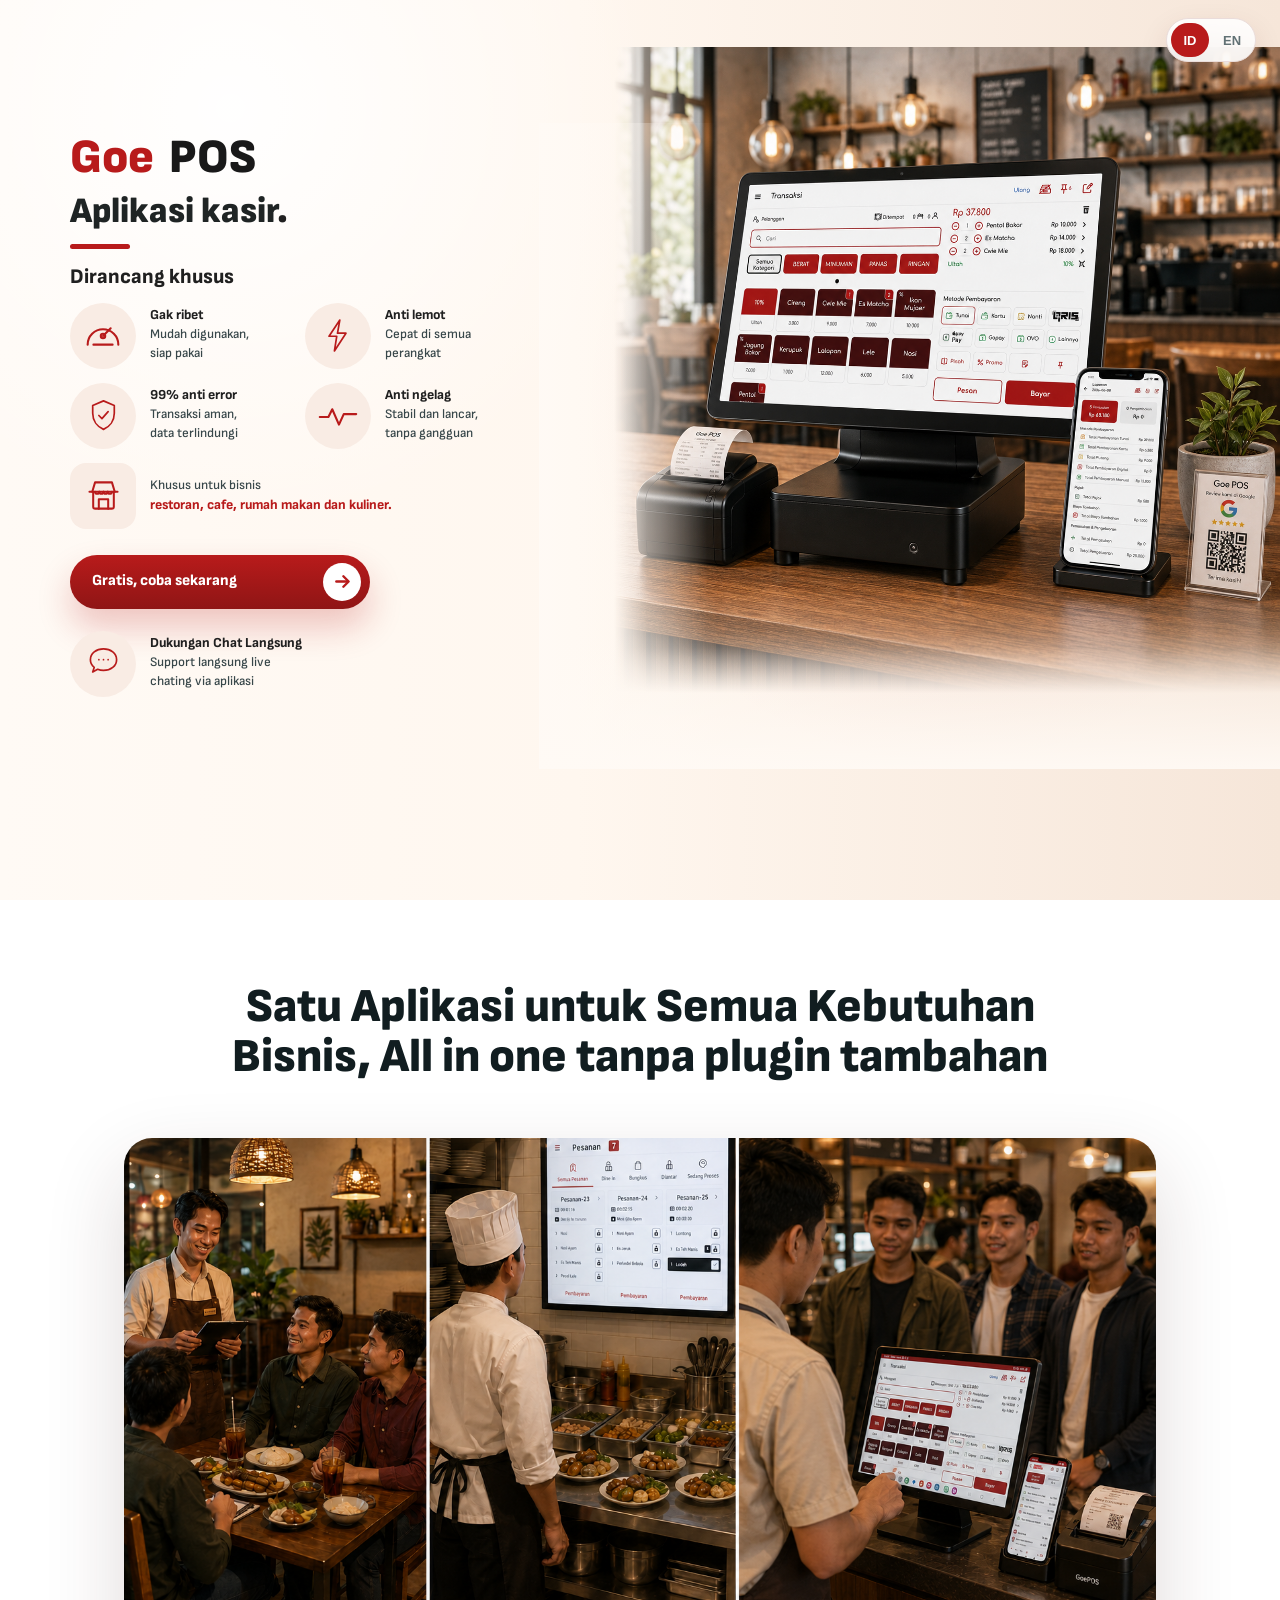
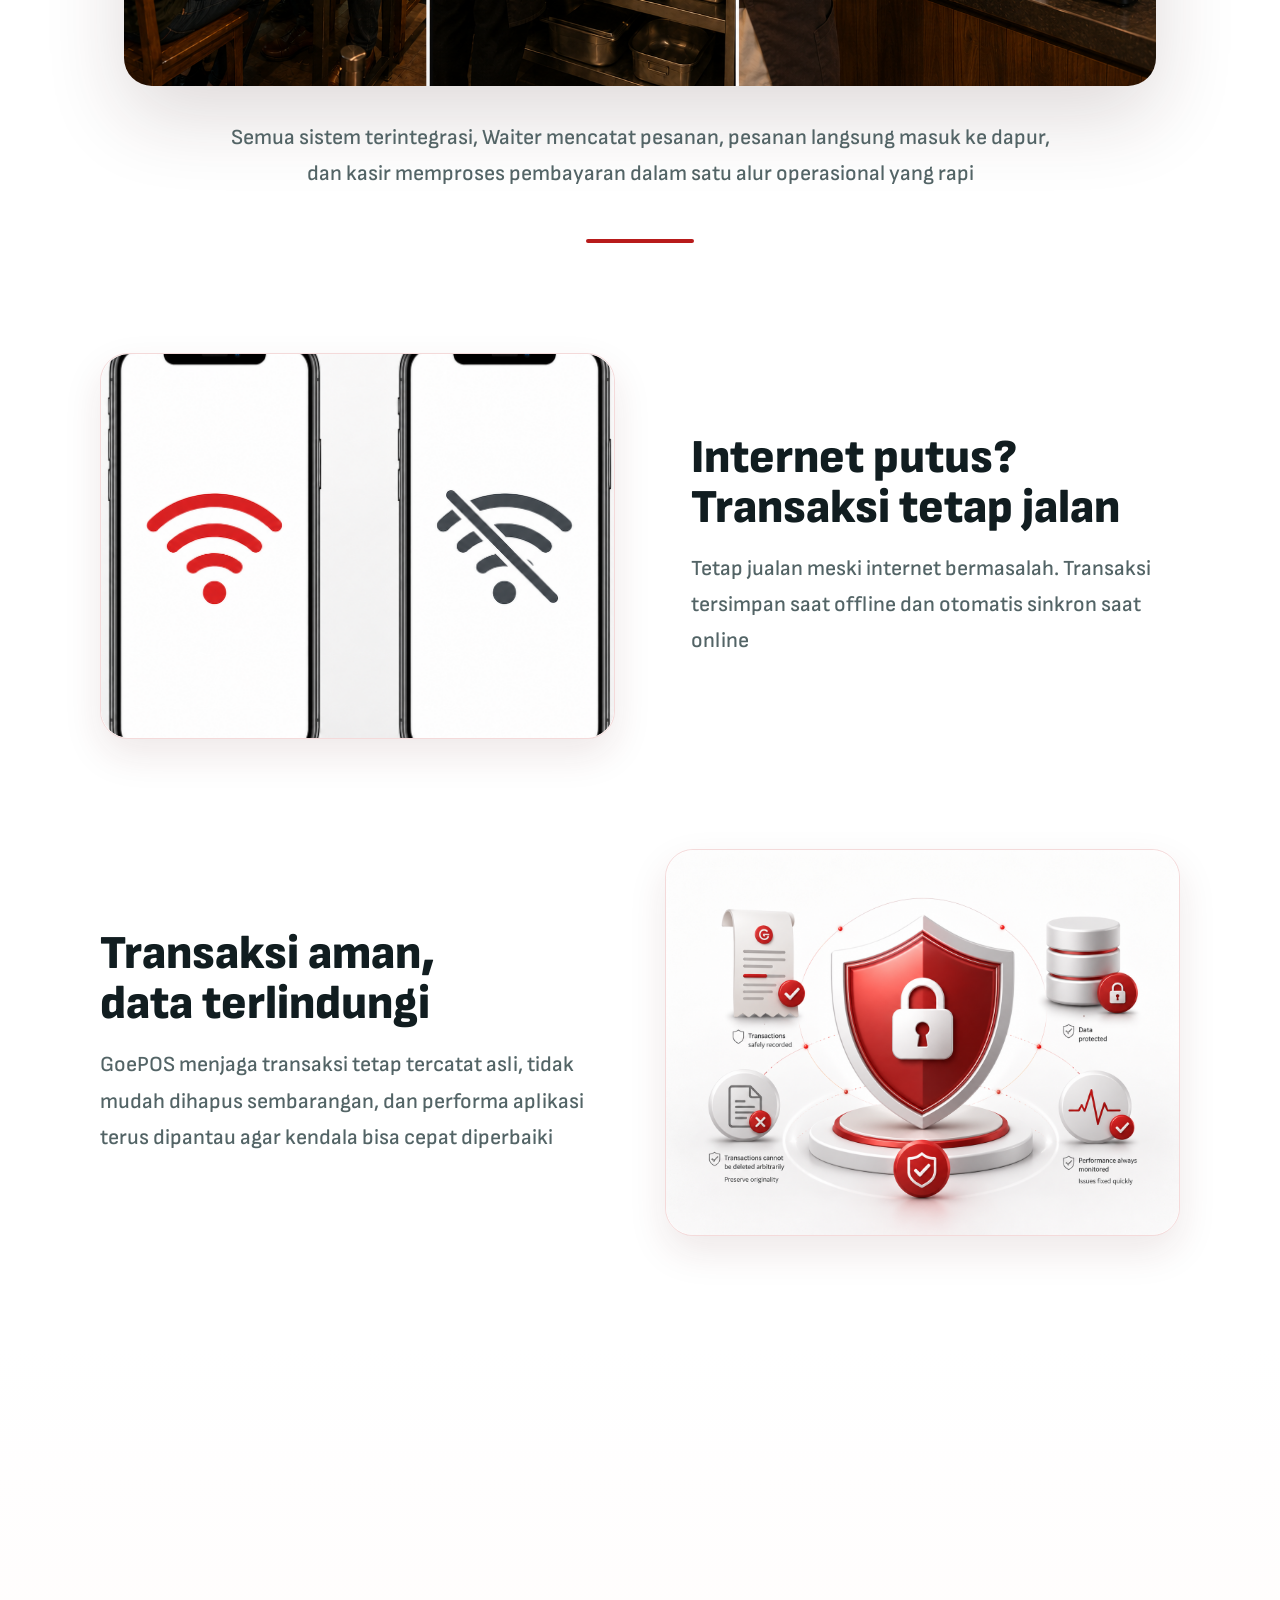
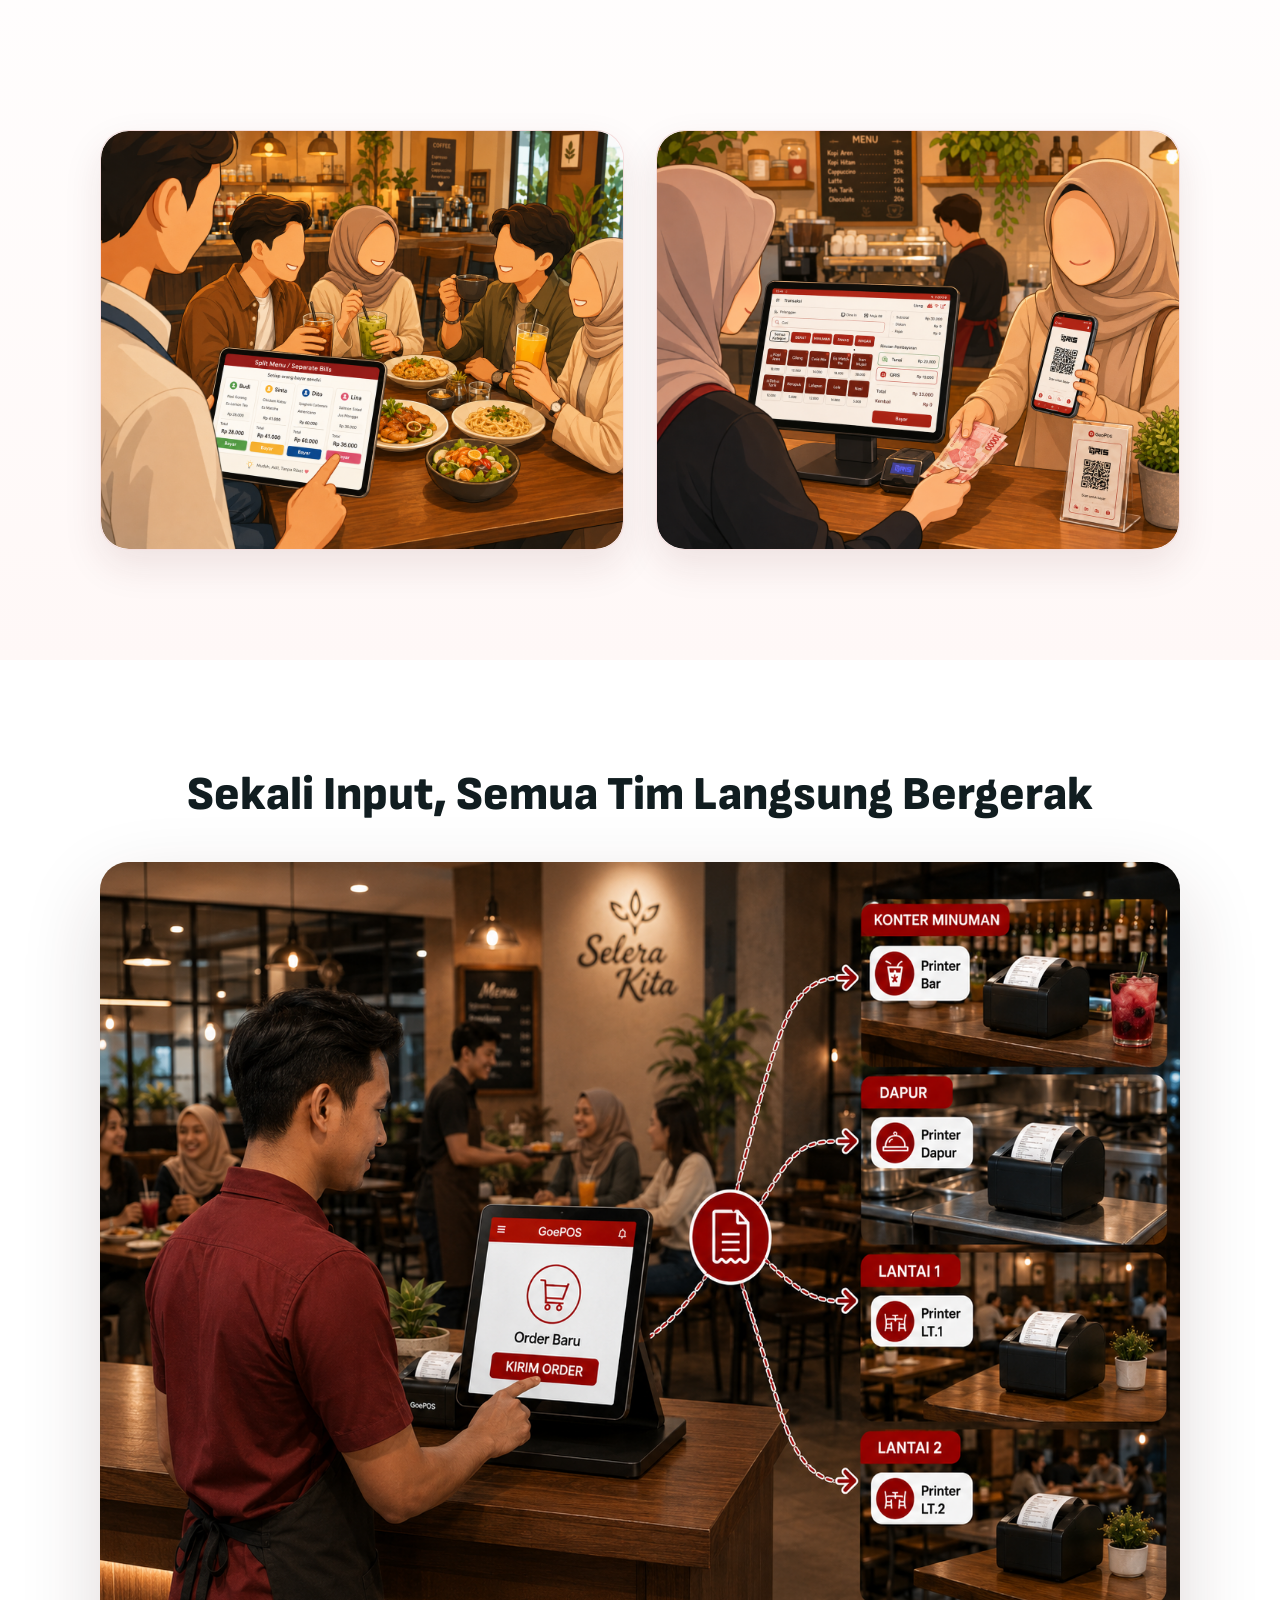
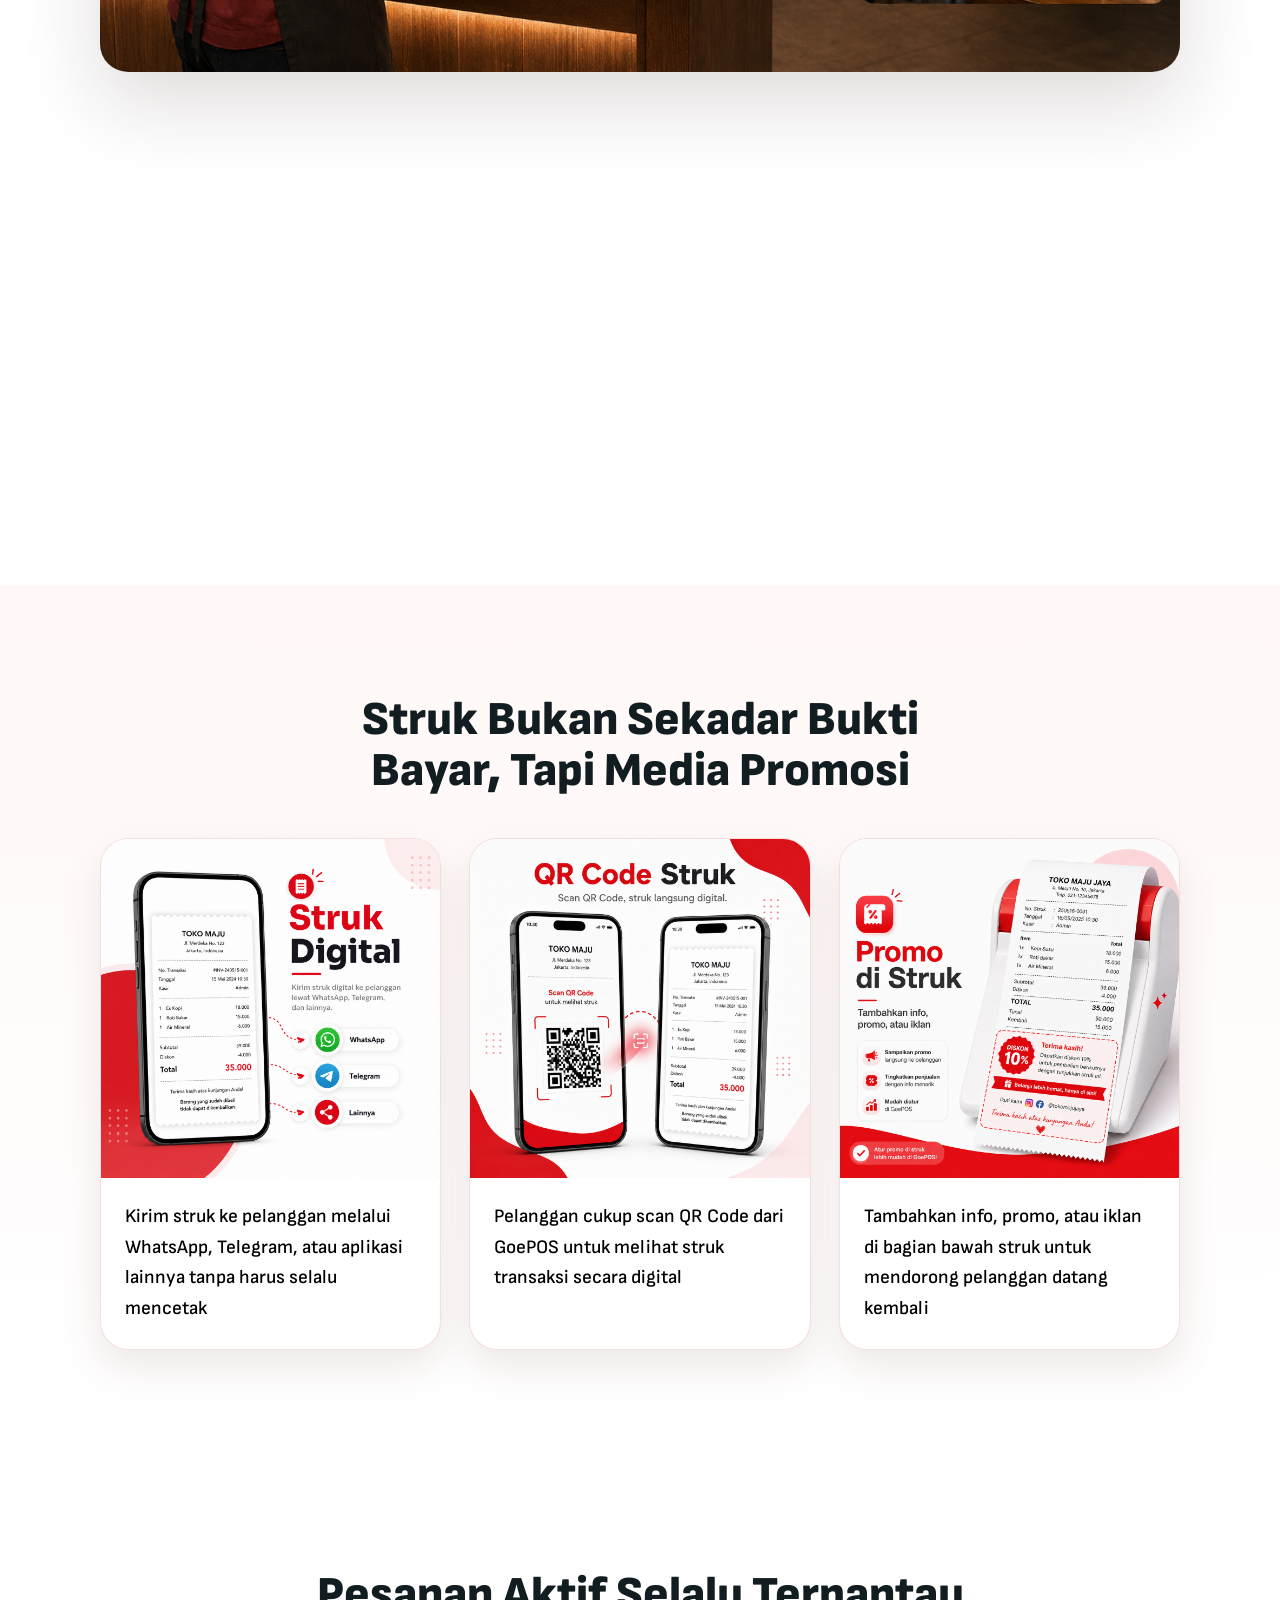
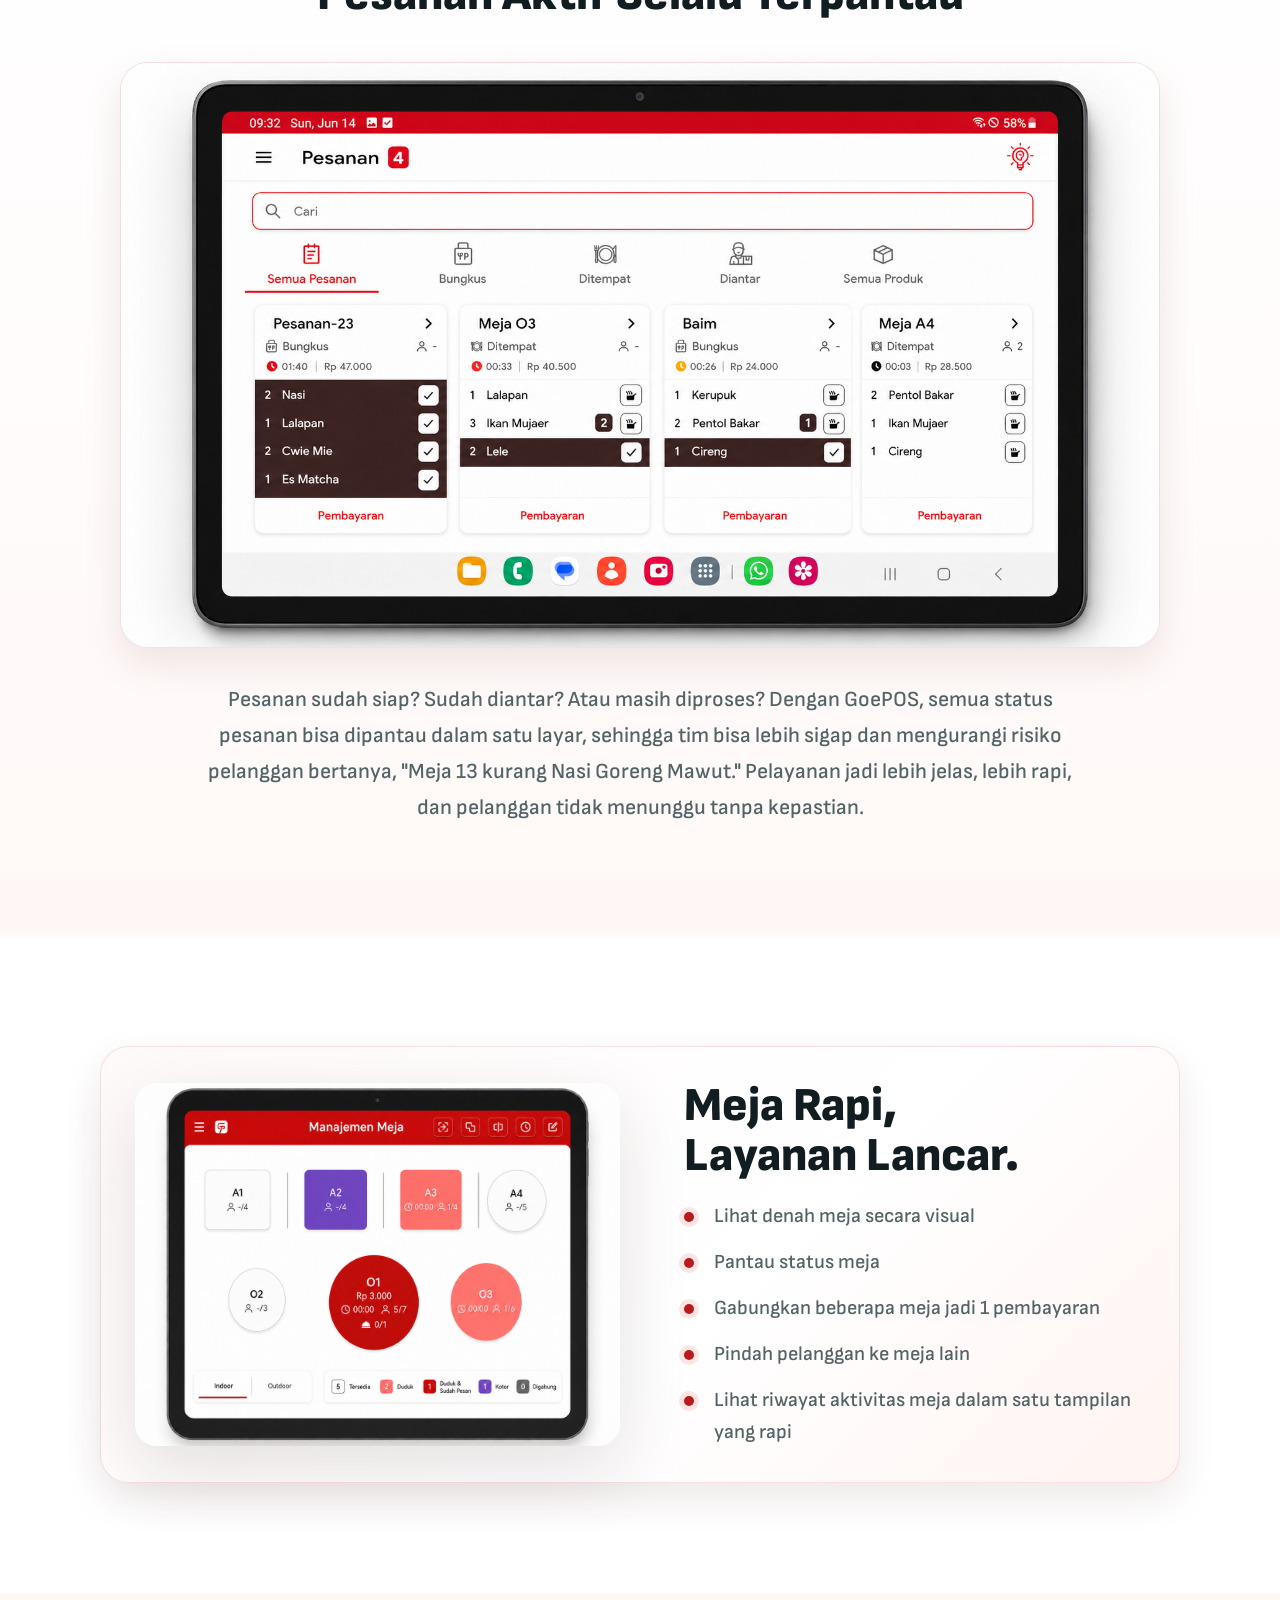
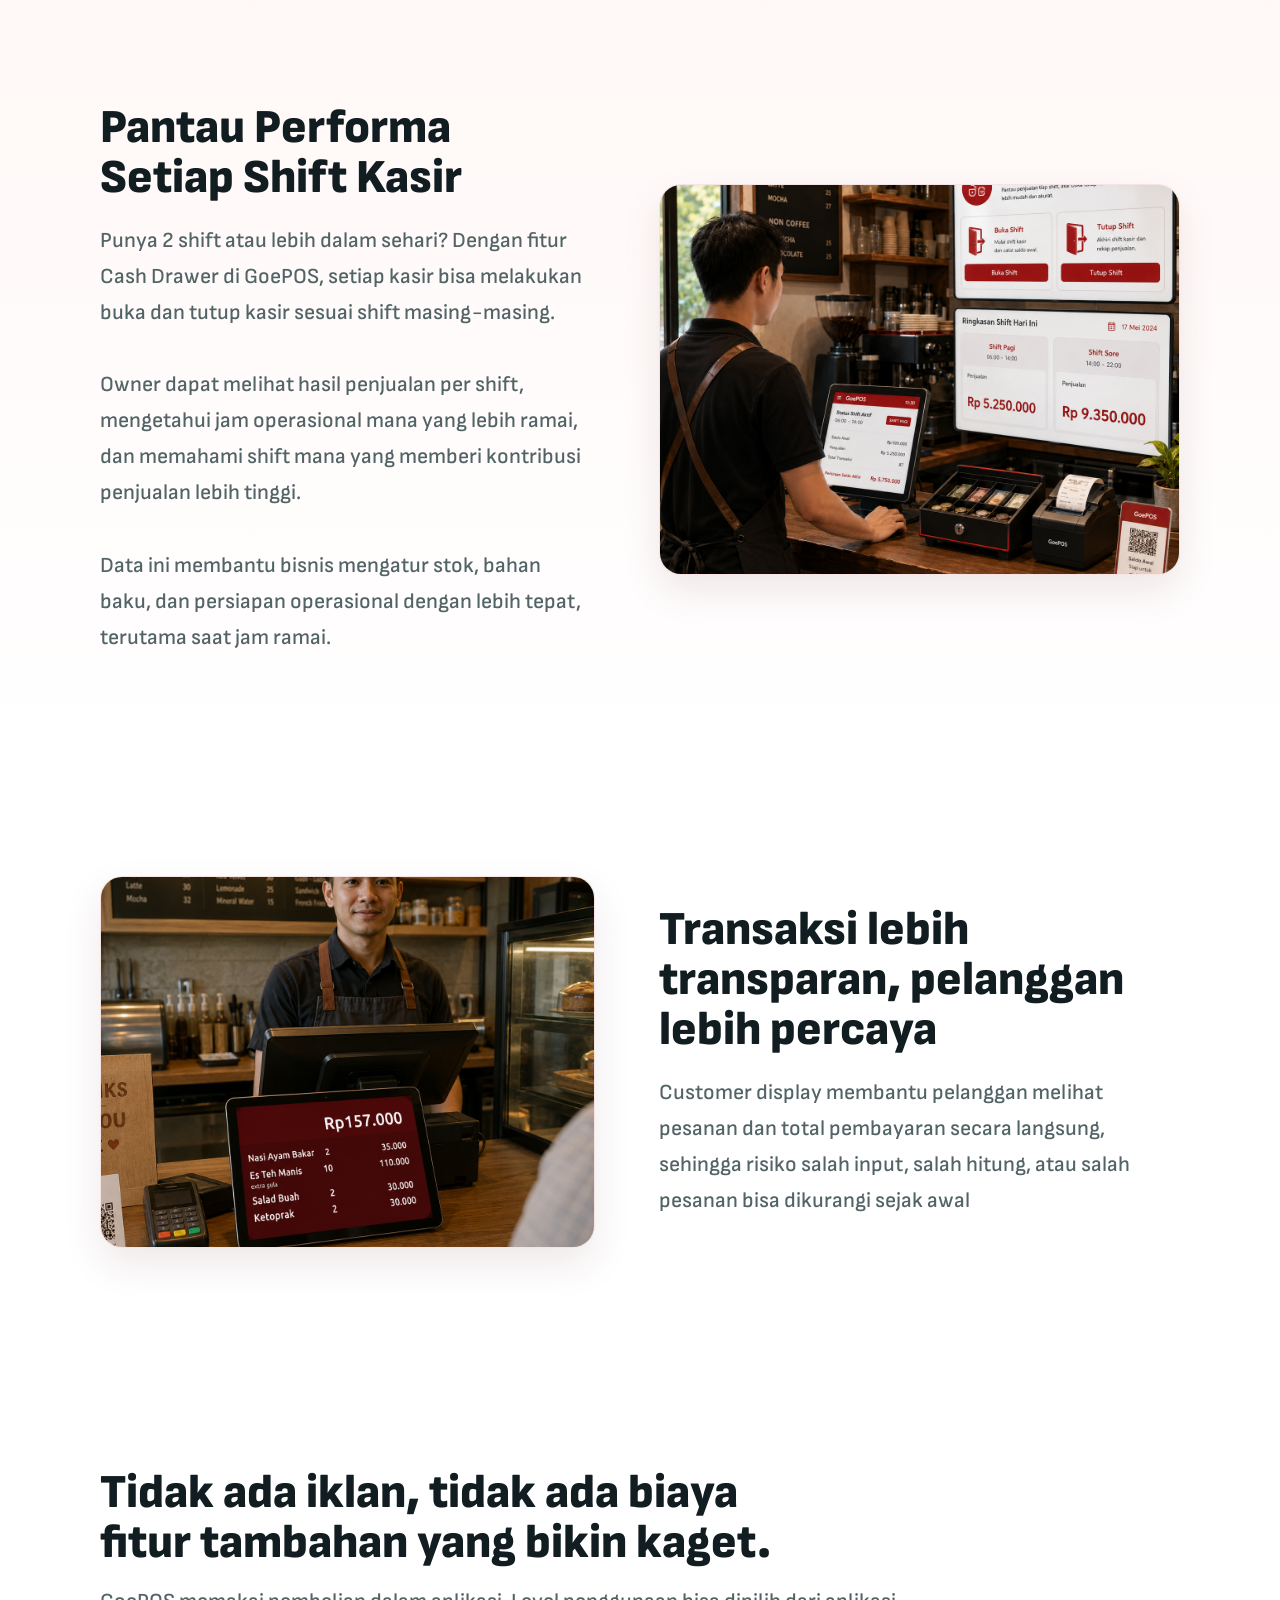
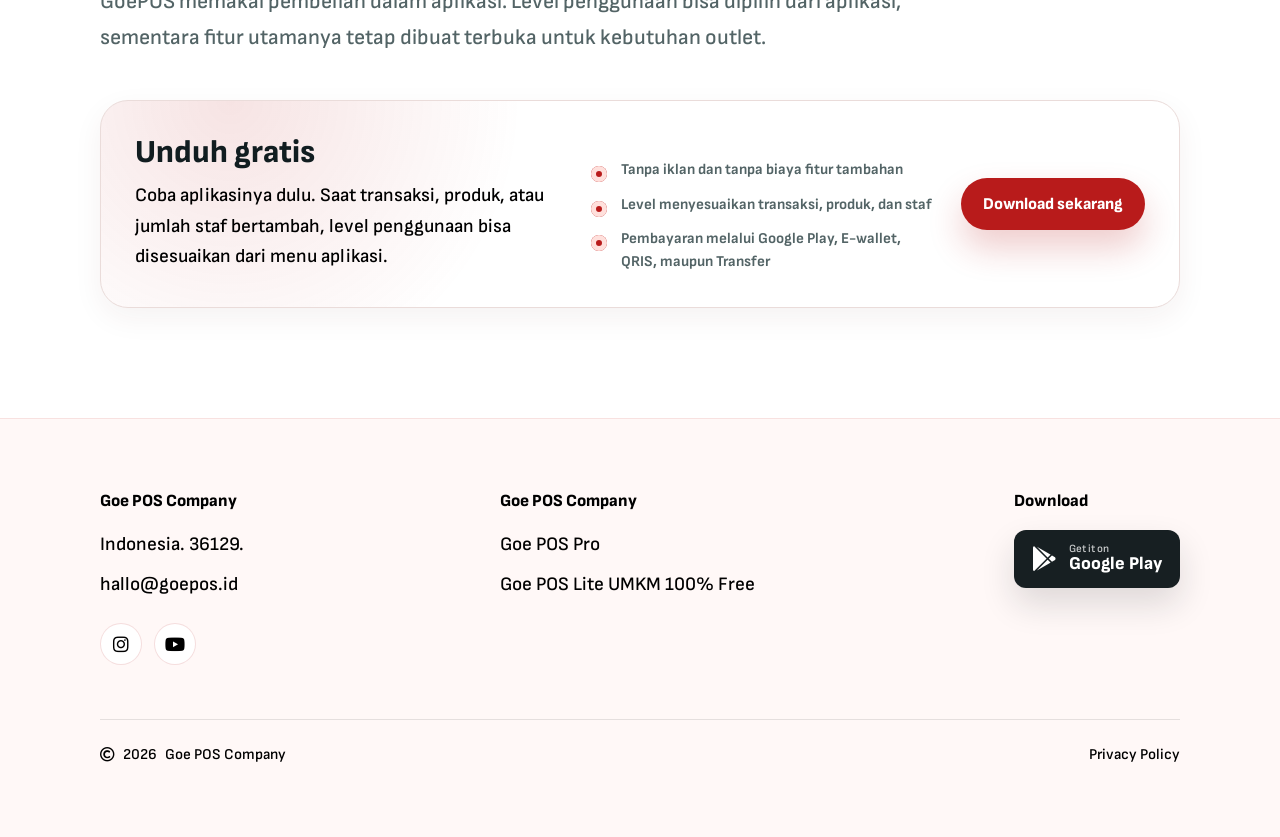
==== commit 8637c867: "save" ====
--- a/index.html
+++ b/index.html
@@ -173,7 +173,7 @@
         </div>
         <div class="chrome-style-showcase reveal">
           <figure class="spotlight-hero-image">
-            <img src="img/goepos-operations-showcase.png" alt="GoePOS untuk kasir, order meja, dapur, dan operasional kuliner">
+            <img src="img/goepos-all-in-one-showcase.png" alt="GoePOS untuk kasir, order meja, dapur, dan operasional kuliner">
           </figure>
         </div>
         <p class="spotlight-description reveal" data-i18n="spotlightDescription">Waiter mencatat pesanan, dapur menyiapkan menu, dan kasir memproses pembayaran dalam satu alur operasional yang rapi</p>
--- a/css/landing.css
+++ b/css/landing.css
@@ -3441,22 +3441,29 @@
 /* Offline spotlight split layout. */
 .spotlight-offline-layout {
   display: grid;
-  grid-template-columns: minmax(280px, 0.9fr) minmax(320px, 1fr);
+  grid-template-columns: minmax(420px, 1fr) minmax(360px, 0.95fr);
   align-items: center;
   gap: clamp(32px, 6vw, 76px);
 }
 
 .spotlight-media-card {
-  width: min(100%, 520px);
+  width: min(100%, 620px);
   justify-self: start;
+  overflow: hidden;
+  padding: 0;
+  border-radius: 28px;
 }
 
 .spotlight-media-card .spotlight-card-visual {
+  width: 100%;
+  aspect-ratio: 4 / 3;
   margin-bottom: 0;
+  border-radius: inherit;
+  object-fit: cover;
 }
 
 .spotlight-security-layout {
-  grid-template-columns: minmax(320px, 1fr) minmax(280px, 0.9fr);
+  grid-template-columns: minmax(360px, 0.95fr) minmax(420px, 1fr);
   margin-top: 110px;
 }
 
@@ -3567,15 +3574,15 @@
   margin: 0 auto 42px;
   overflow: hidden;
   border-radius: 28px;
-  background: #271813;
+  background: #ffffff;
   box-shadow: 0 30px 80px rgba(54, 27, 22, 0.16);
 }
 
 .team-routing-visual img {
   display: block;
   width: 100%;
-  aspect-ratio: 16 / 9;
-  object-fit: cover;
+  aspect-ratio: 4 / 3;
+  object-fit: contain;
   object-position: center;
 }
 
@@ -3706,7 +3713,7 @@
 
 .table-management-card {
   display: grid;
-  grid-template-columns: minmax(280px, 0.9fr) minmax(320px, 1.1fr);
+  grid-template-columns: minmax(420px, 1fr) minmax(360px, 0.95fr);
   align-items: center;
   gap: clamp(28px, 5vw, 70px);
   padding: clamp(18px, 3vw, 34px);
@@ -3727,7 +3734,7 @@
 .table-management-media img {
   display: block;
   width: 100%;
-  aspect-ratio: 1 / 1;
+  aspect-ratio: 4 / 3;
   object-fit: cover;
   object-position: center;
 }
@@ -3789,7 +3796,7 @@
 
 .cashier-shift-card {
   display: grid;
-  grid-template-columns: minmax(300px, 0.95fr) minmax(320px, 1.05fr);
+  grid-template-columns: minmax(360px, 0.95fr) minmax(420px, 1fr);
   align-items: center;
   gap: clamp(28px, 5vw, 70px);
 }
@@ -3829,7 +3836,7 @@
 .cashier-shift-media img {
   display: block;
   width: 100%;
-  aspect-ratio: 1 / 1;
+  aspect-ratio: 4 / 3;
   object-fit: cover;
   object-position: center;
 }
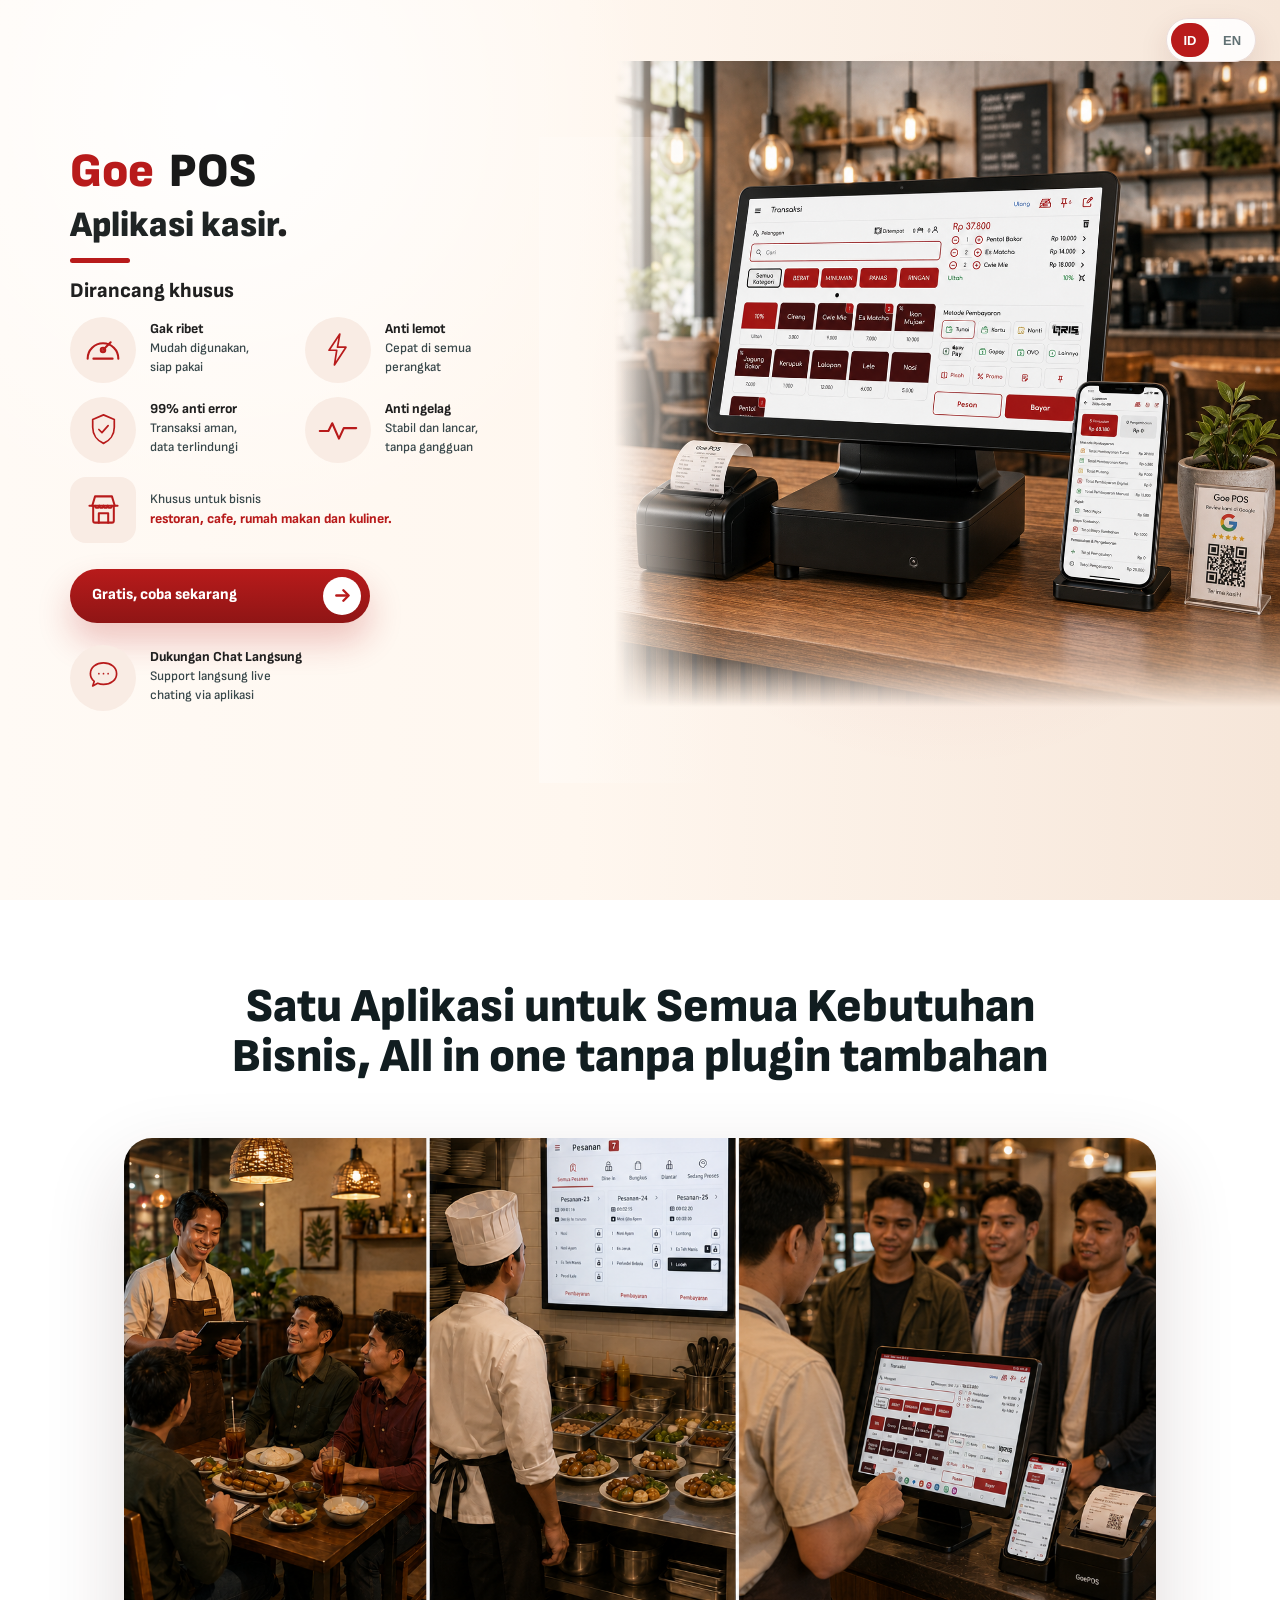
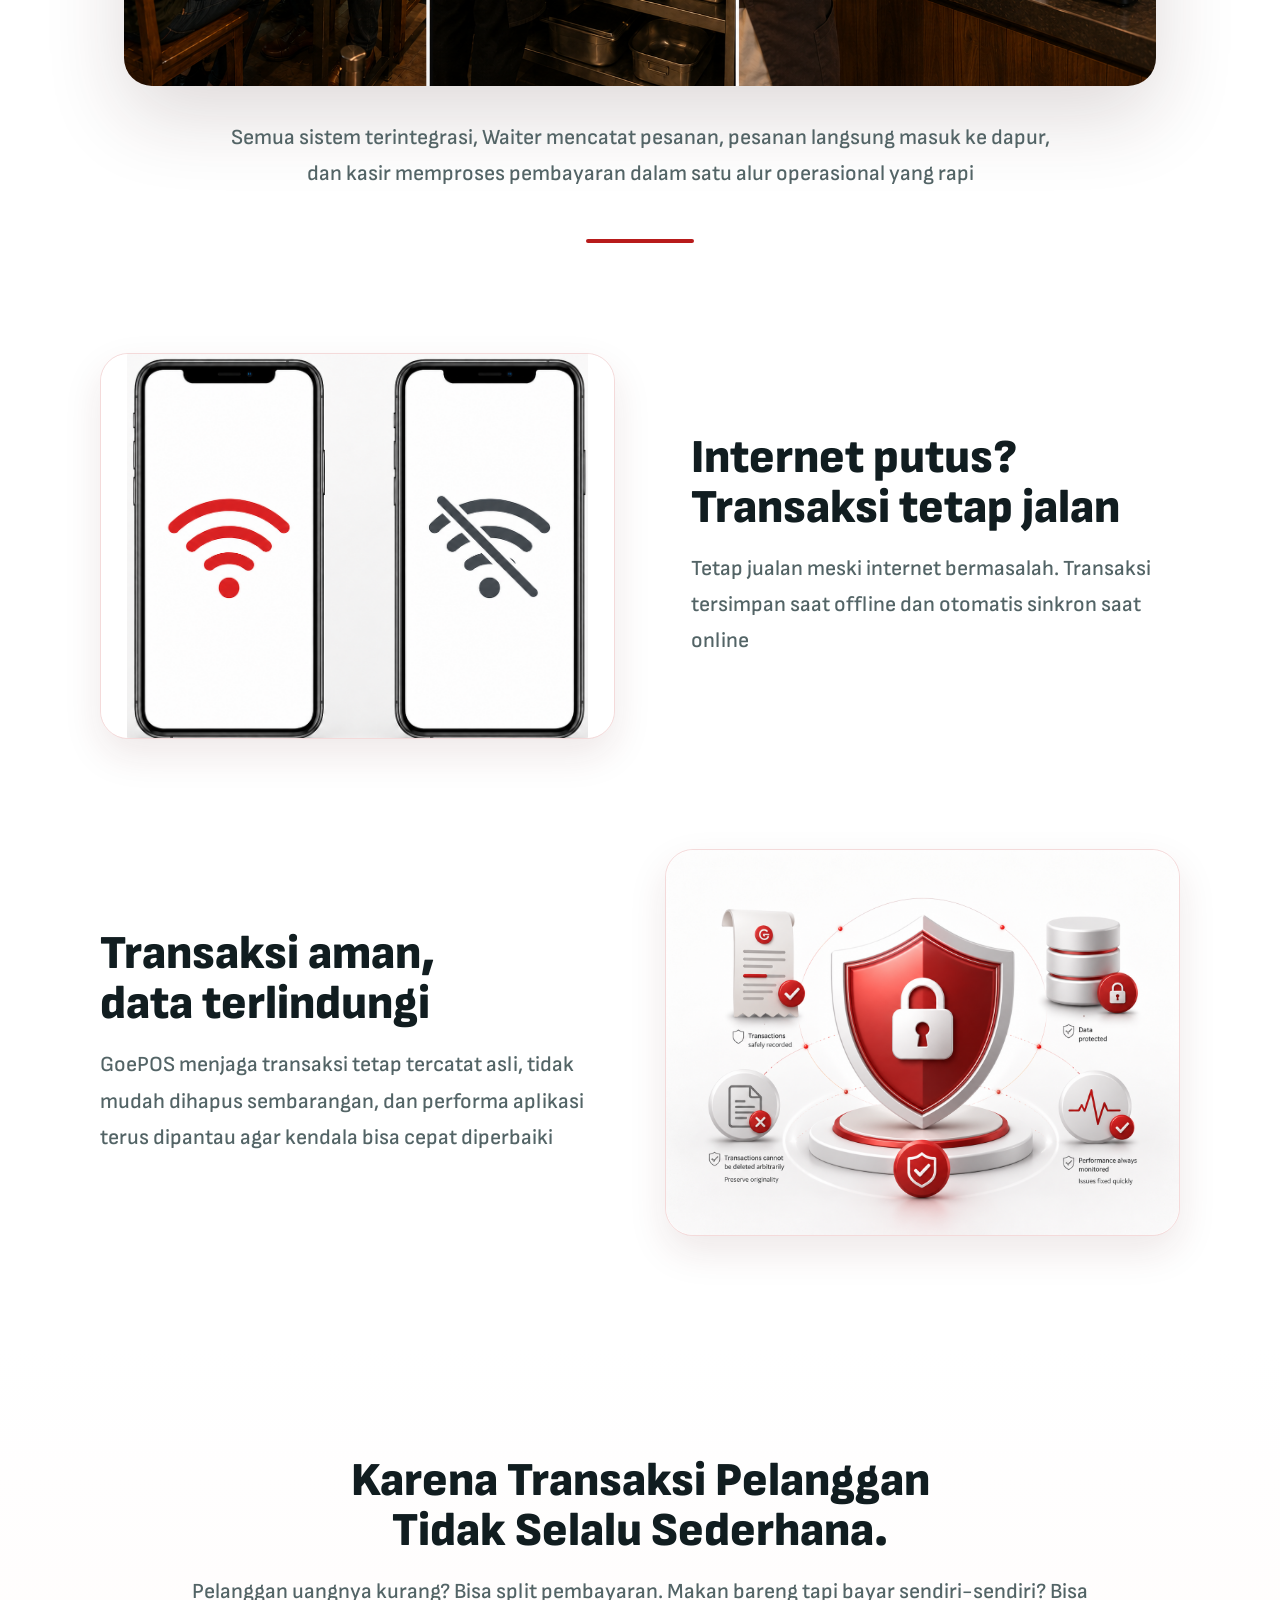
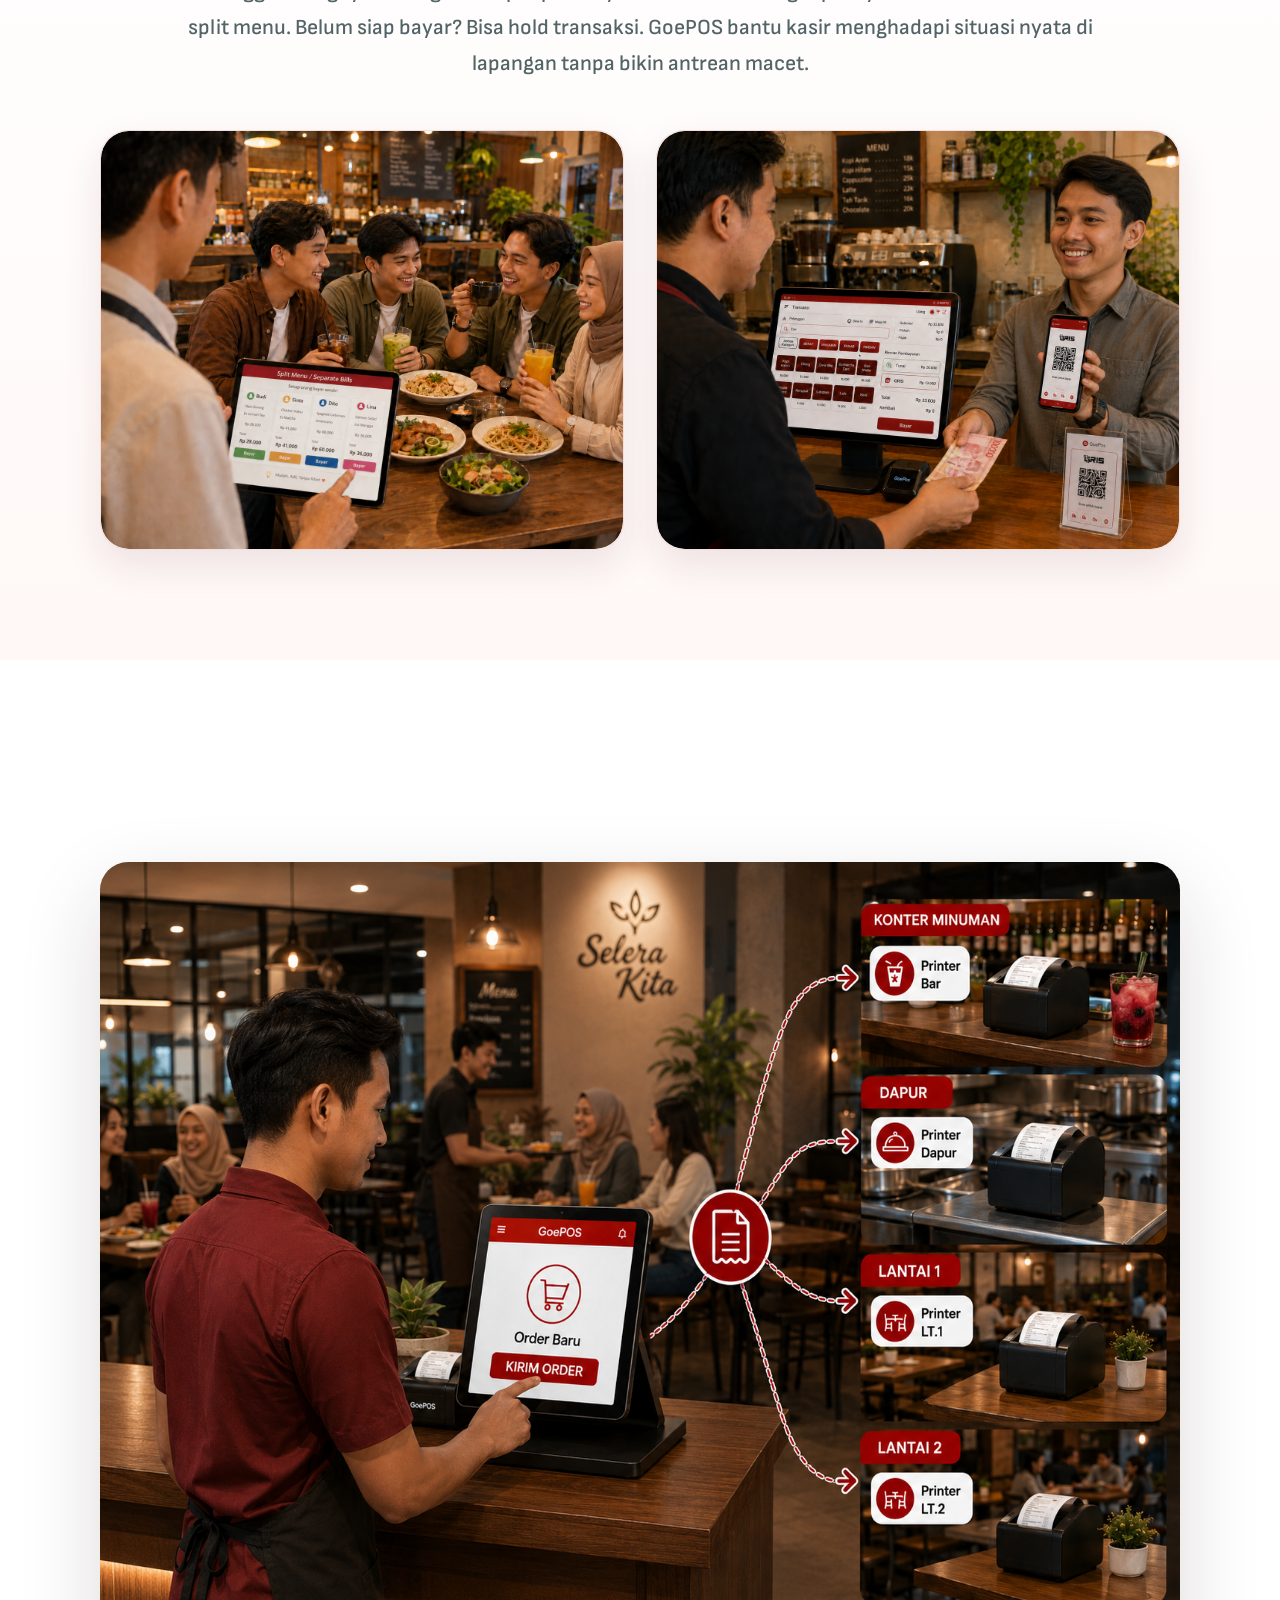
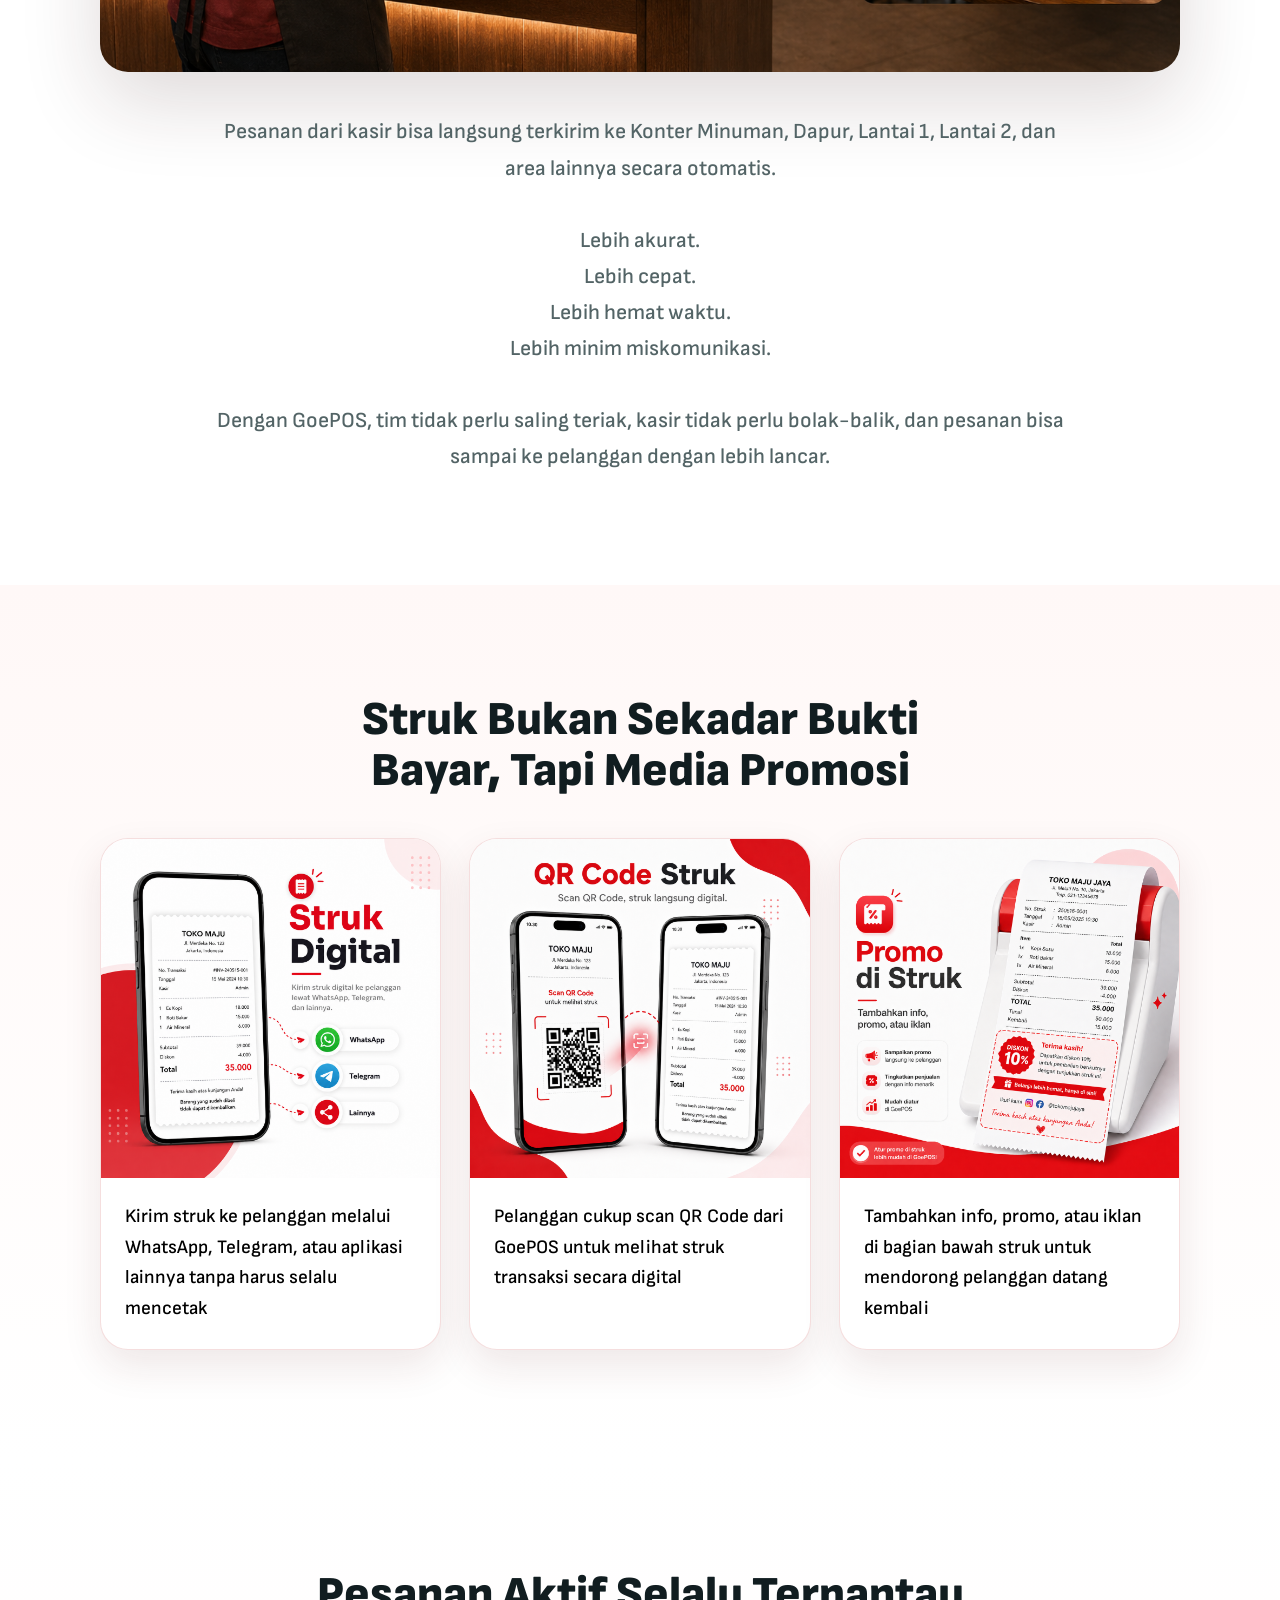
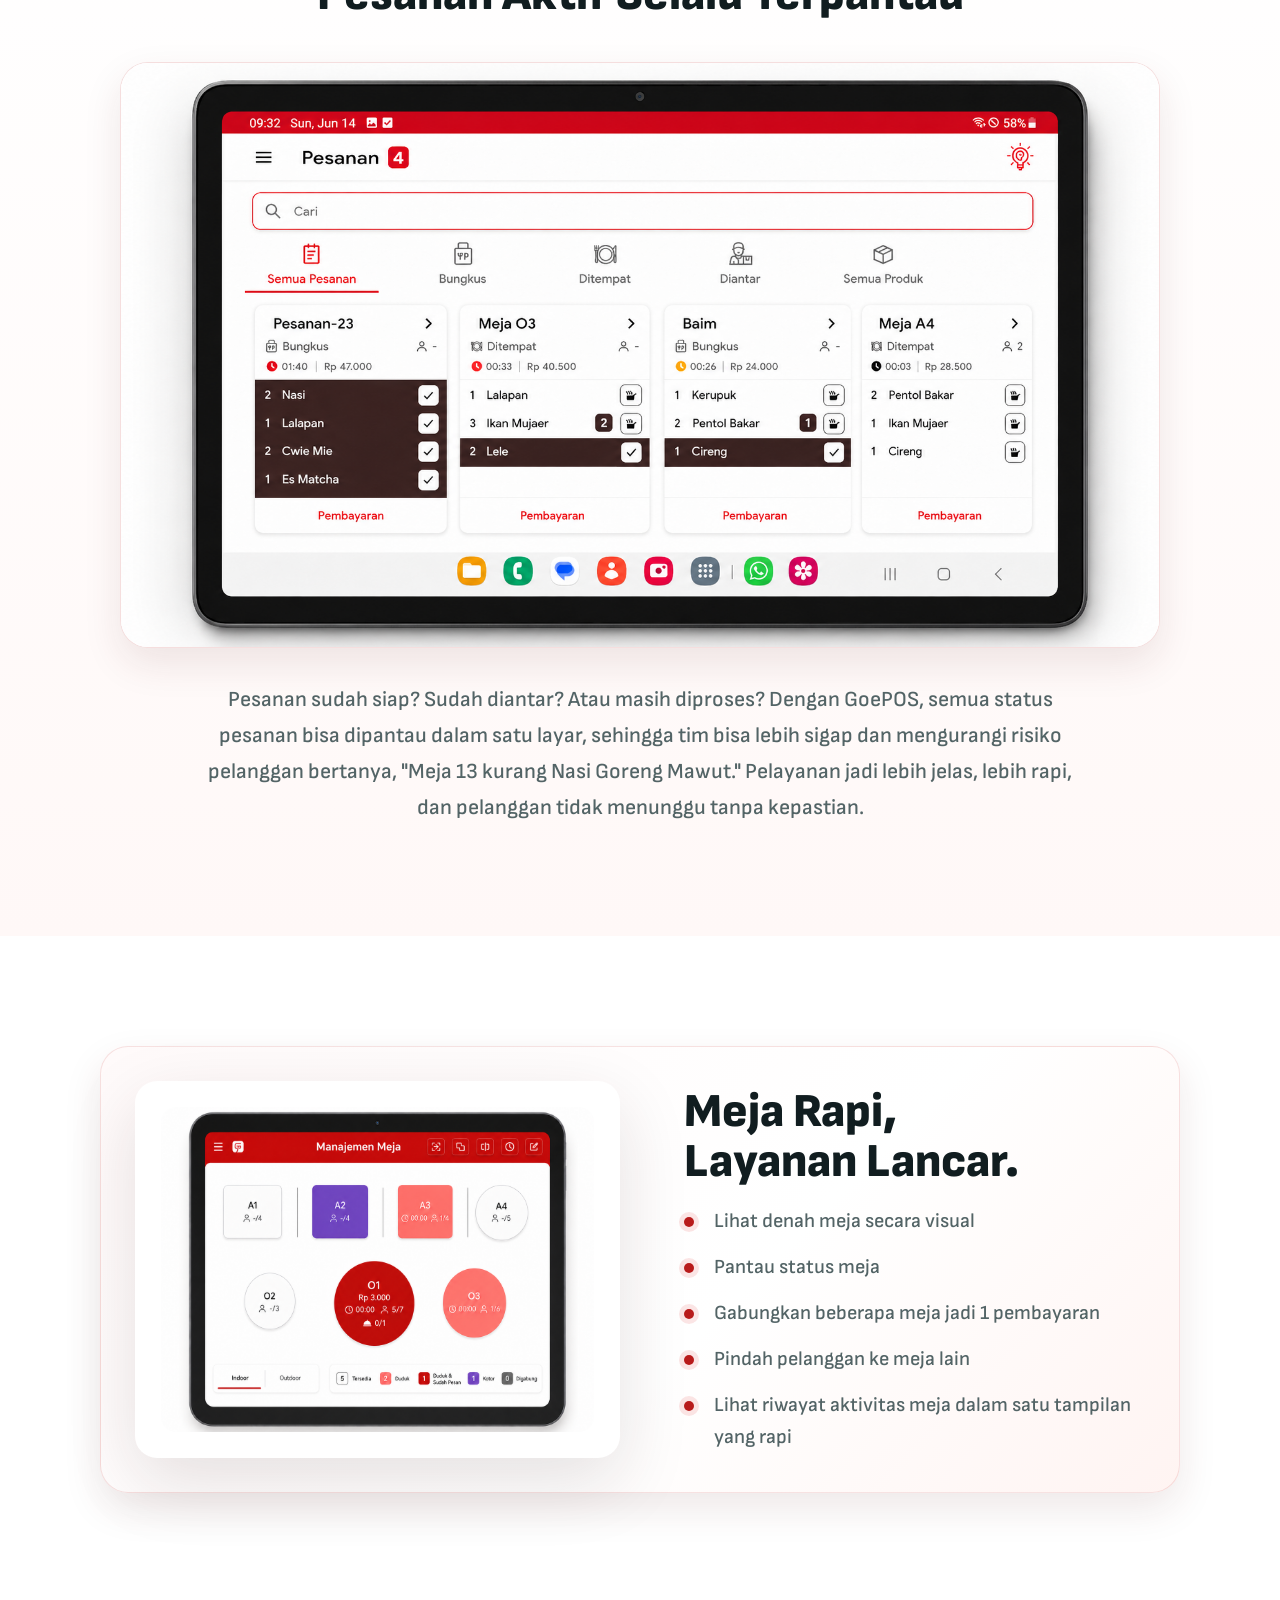
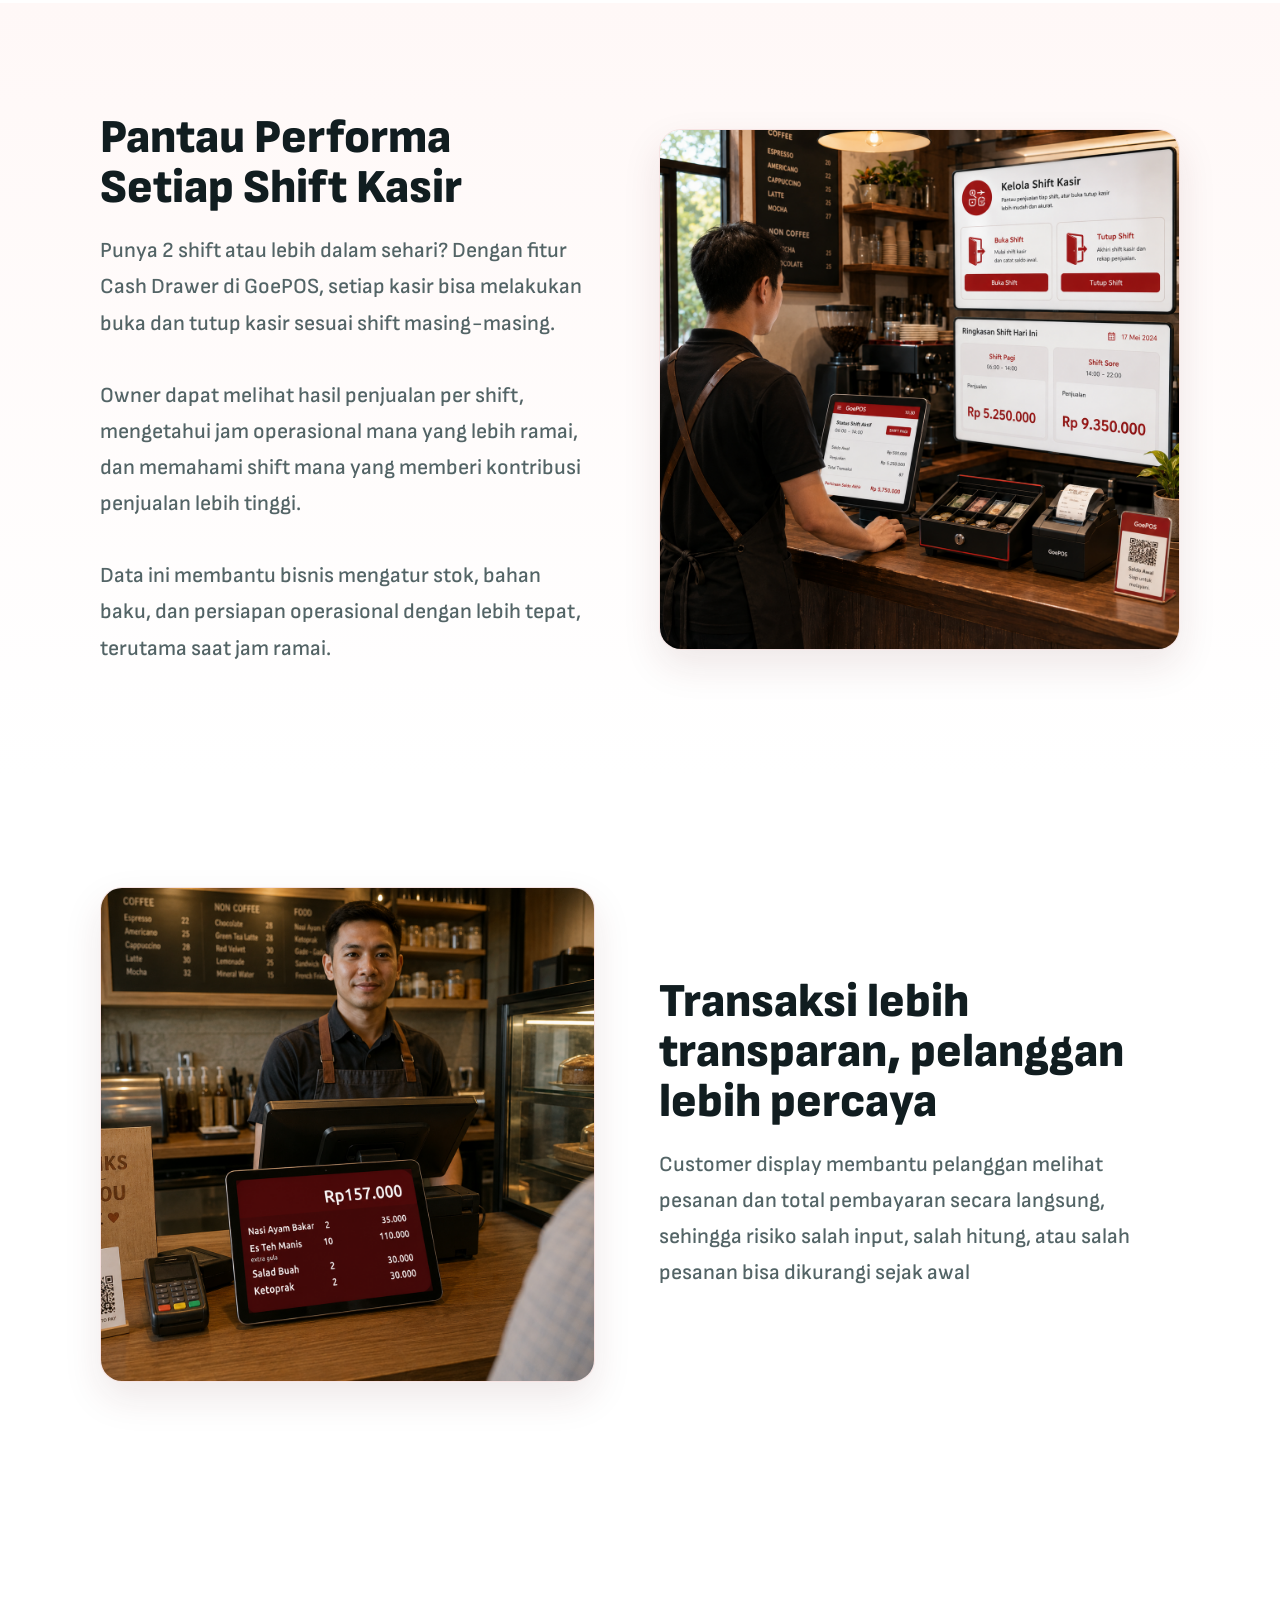
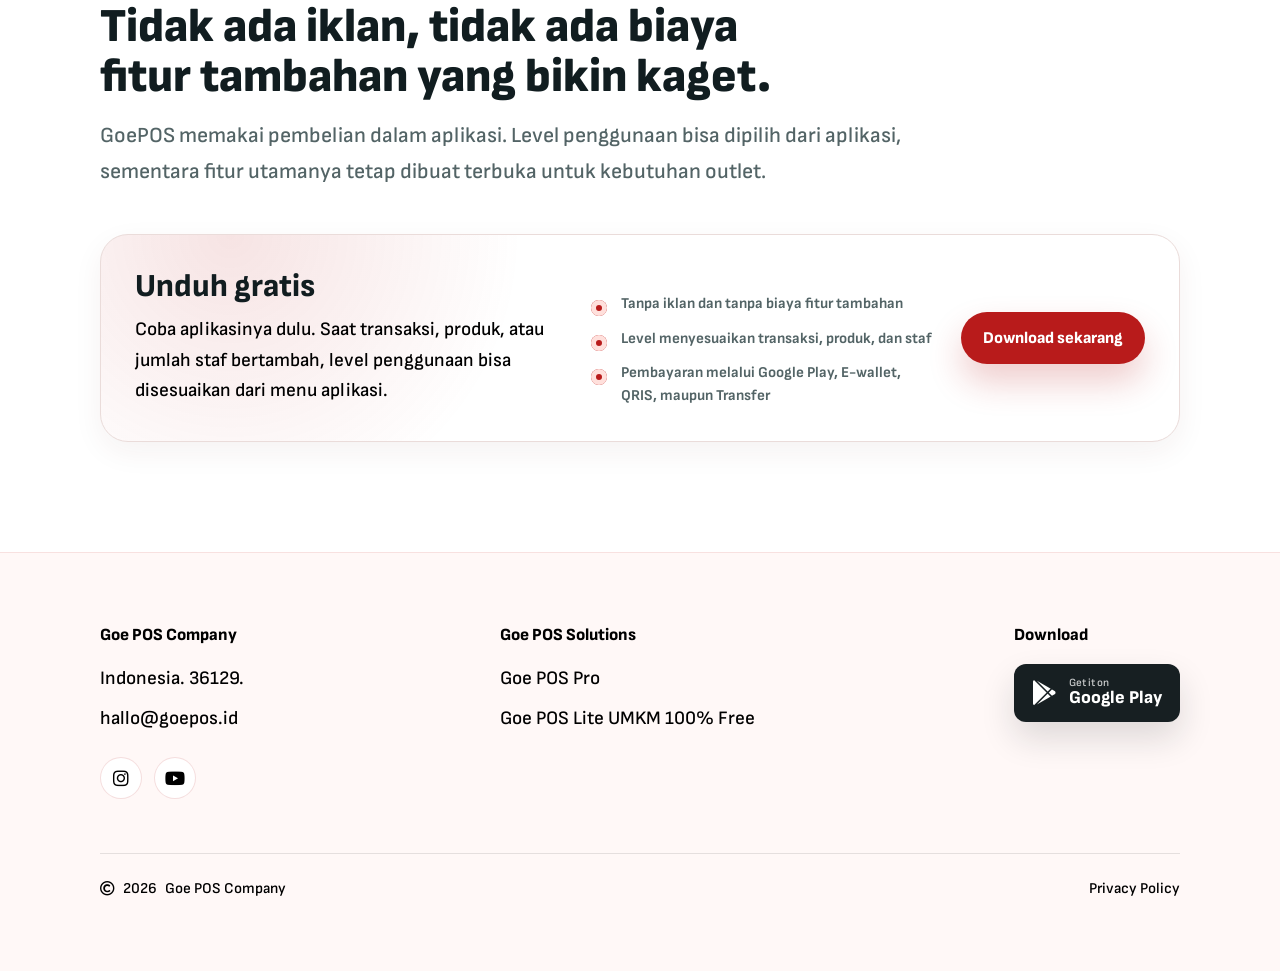
==== commit 12737306: "save" ====
--- a/index.html
+++ b/index.html
@@ -377,7 +377,7 @@
       </section>
 
       <section class="footer-column">
-        <h2>Goe POS Company</h2>
+        <h2>Goe POS Solutions</h2>
         <div class="footer-links">
           <a href="https://play.google.com/store/apps/details?id=com.pos.goe" target="_blank" rel="noopener">Goe POS Pro</a>
           <a href="https://play.google.com/store/apps/details?id=com.pos.goe.free" target="_blank" rel="noopener">Goe POS Lite UMKM 100% Free</a>
--- a/css/landing.css
+++ b/css/landing.css
@@ -3130,7 +3130,7 @@
 /* Hero refinements requested after visual review. */
 .goepos-hero-container {
   width: 100%;
-  padding: 20px 0 28px 78px;
+  padding: 20px 0 0 78px;
   grid-template-columns: minmax(430px, 0.78fr) minmax(0, 1.22fr);
   gap: 10px;
 }
@@ -3297,6 +3297,7 @@
 }
 
 .goepos-devices-stage::after {
+  content: none;
   left: 0;
   right: 0;
   bottom: 0;
@@ -3336,7 +3337,7 @@
 @media (max-width: 1080px) {
   .goepos-hero-container {
     width: min(100% - 32px, 860px);
-    padding: 64px 0 34px;
+    padding: 64px 0 0;
     grid-template-columns: 1fr;
   }
 
@@ -3462,6 +3463,11 @@
   object-fit: cover;
 }
 
+.spotlight-card-offline .spotlight-card-visual {
+  background: #ffffff;
+  object-fit: contain;
+}
+
 .spotlight-security-layout {
   grid-template-columns: minmax(360px, 0.95fr) minmax(420px, 1fr);
   margin-top: 110px;
@@ -3726,6 +3732,7 @@
 .table-management-media {
   margin: 0;
   overflow: hidden;
+  padding: clamp(16px, 2.2vw, 26px);
   border-radius: 22px;
   background: #ffffff;
   box-shadow: 0 24px 70px rgba(54, 27, 22, 0.13);
@@ -3735,6 +3742,7 @@
   display: block;
   width: 100%;
   aspect-ratio: 4 / 3;
+  border-radius: 16px;
   object-fit: cover;
   object-position: center;
 }
@@ -3824,6 +3832,7 @@
 
 .cashier-shift-media {
   width: 100%;
+  aspect-ratio: 1 / 1;
   justify-self: stretch;
   margin: 0;
   overflow: hidden;
@@ -3836,8 +3845,9 @@
 .cashier-shift-media img {
   display: block;
   width: 100%;
-  aspect-ratio: 4 / 3;
-  object-fit: cover;
+  height: 100%;
+  background: #ffffff;
+  object-fit: contain;
   object-position: center;
 }
 
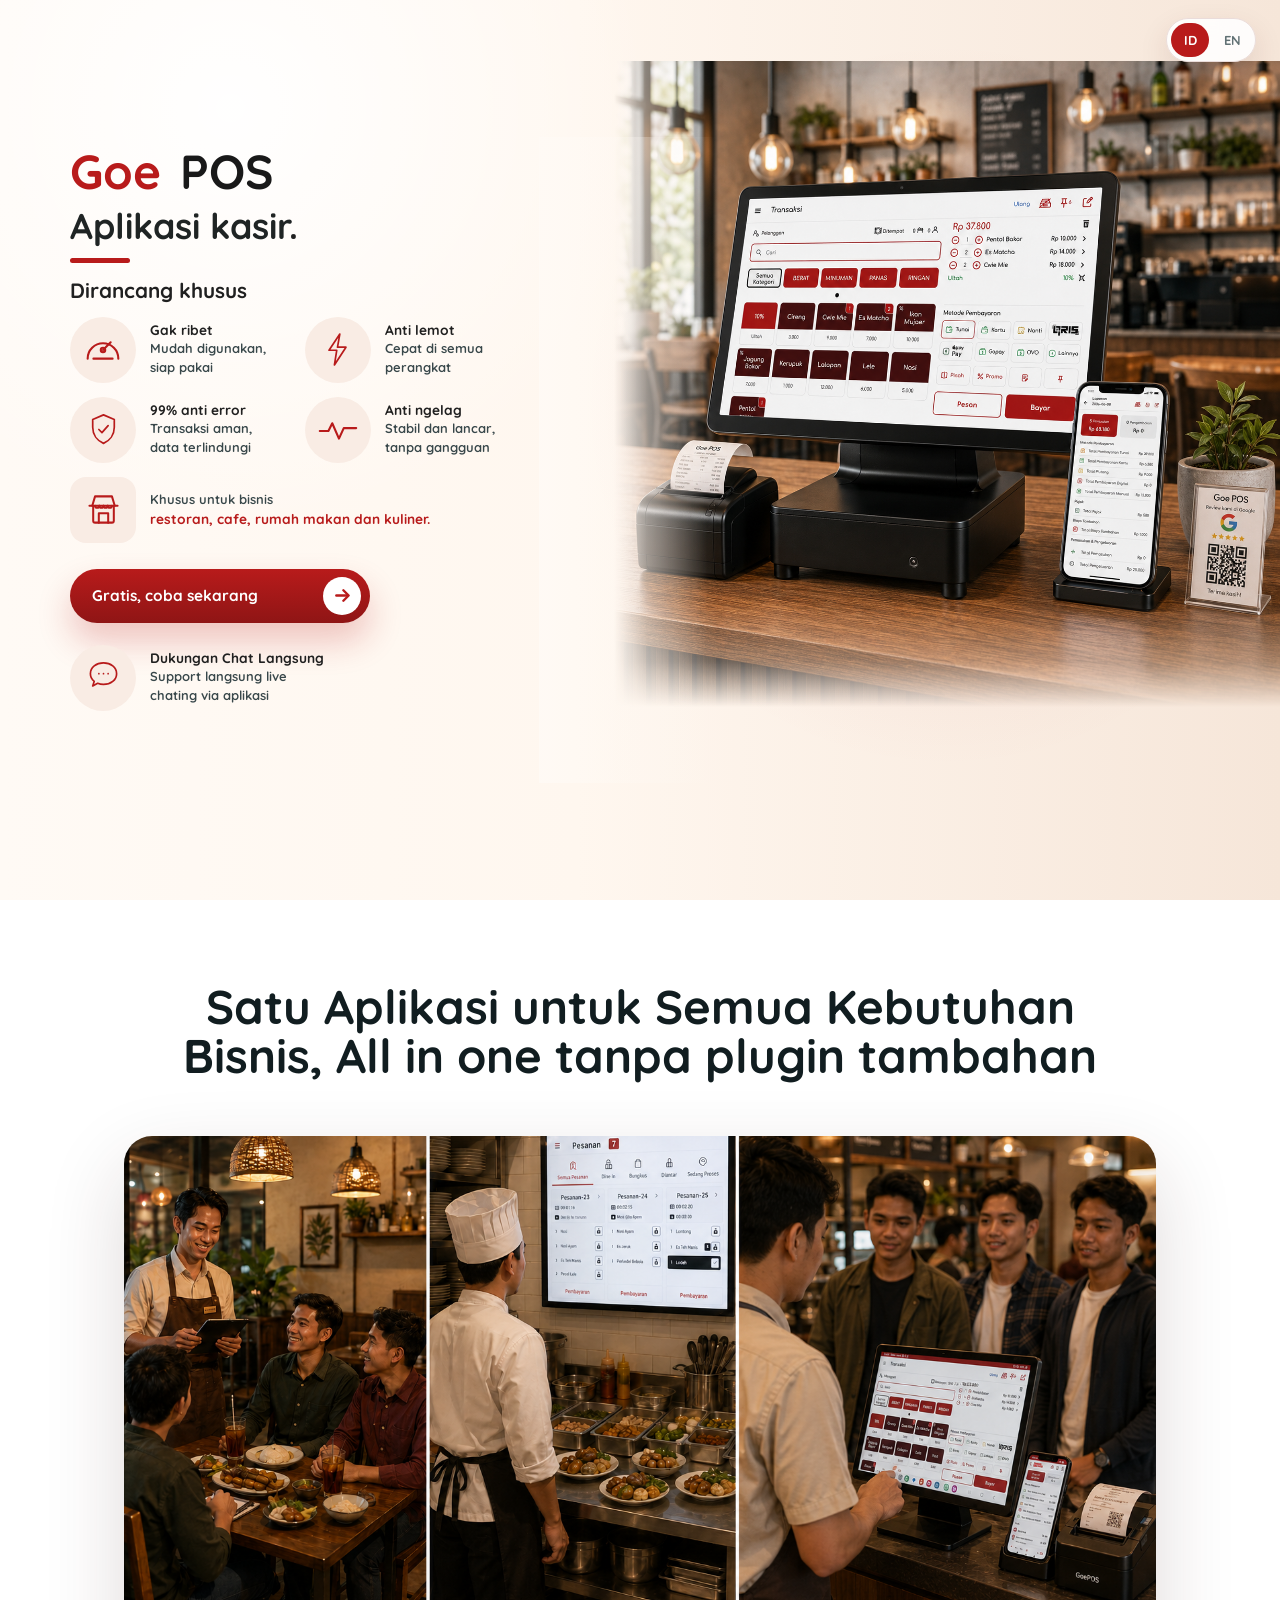
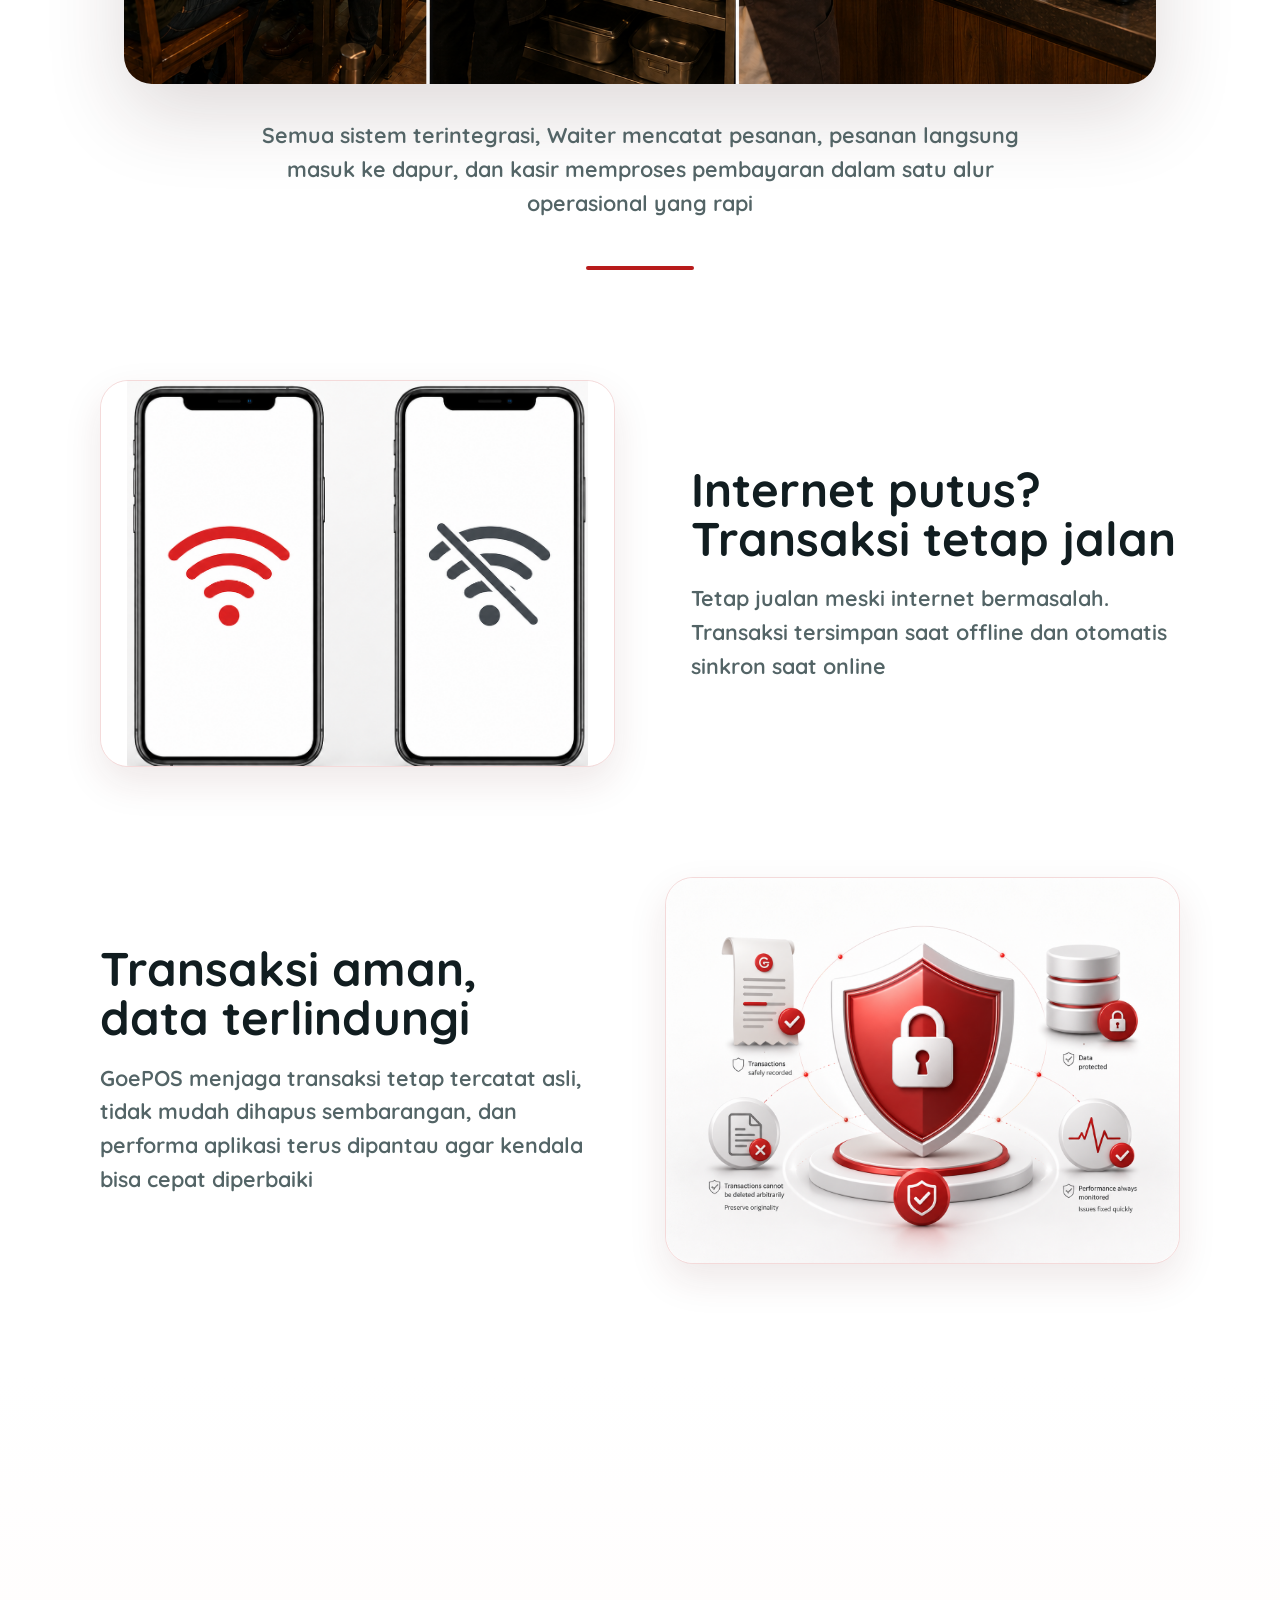
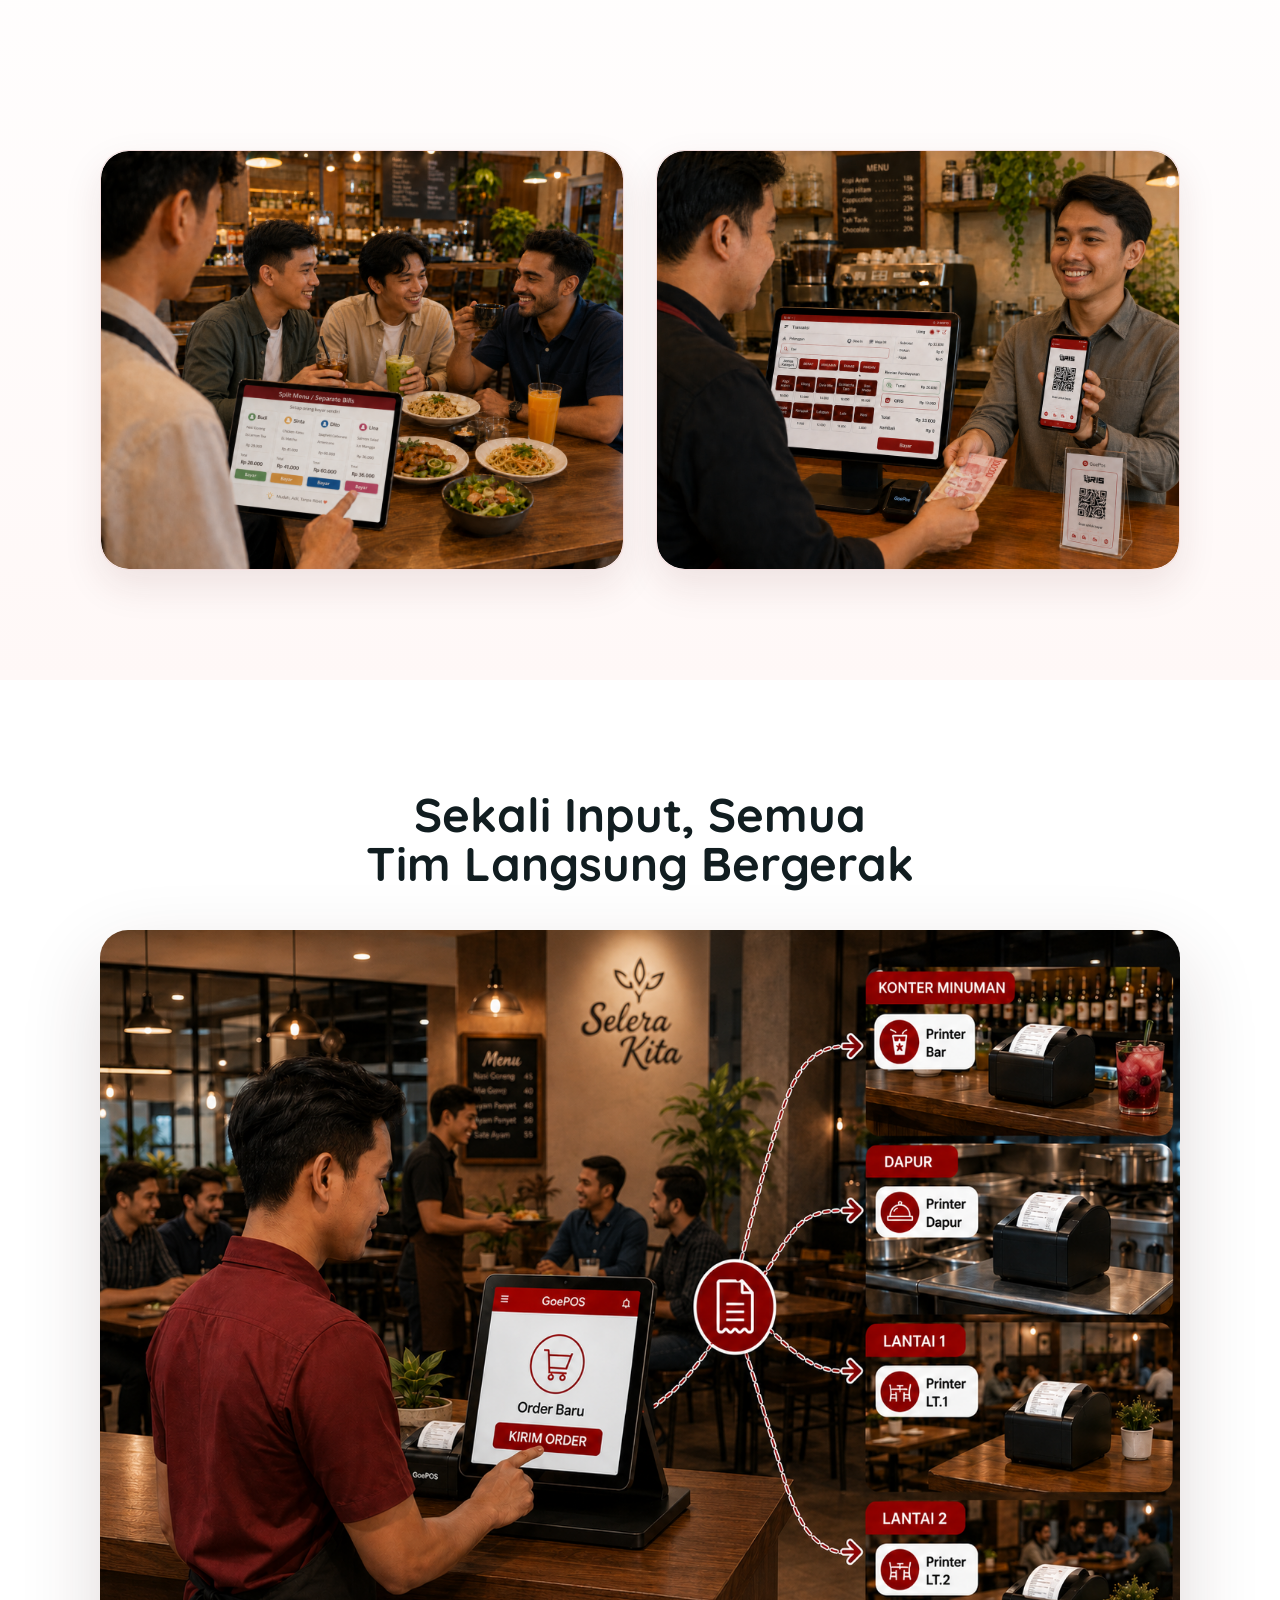
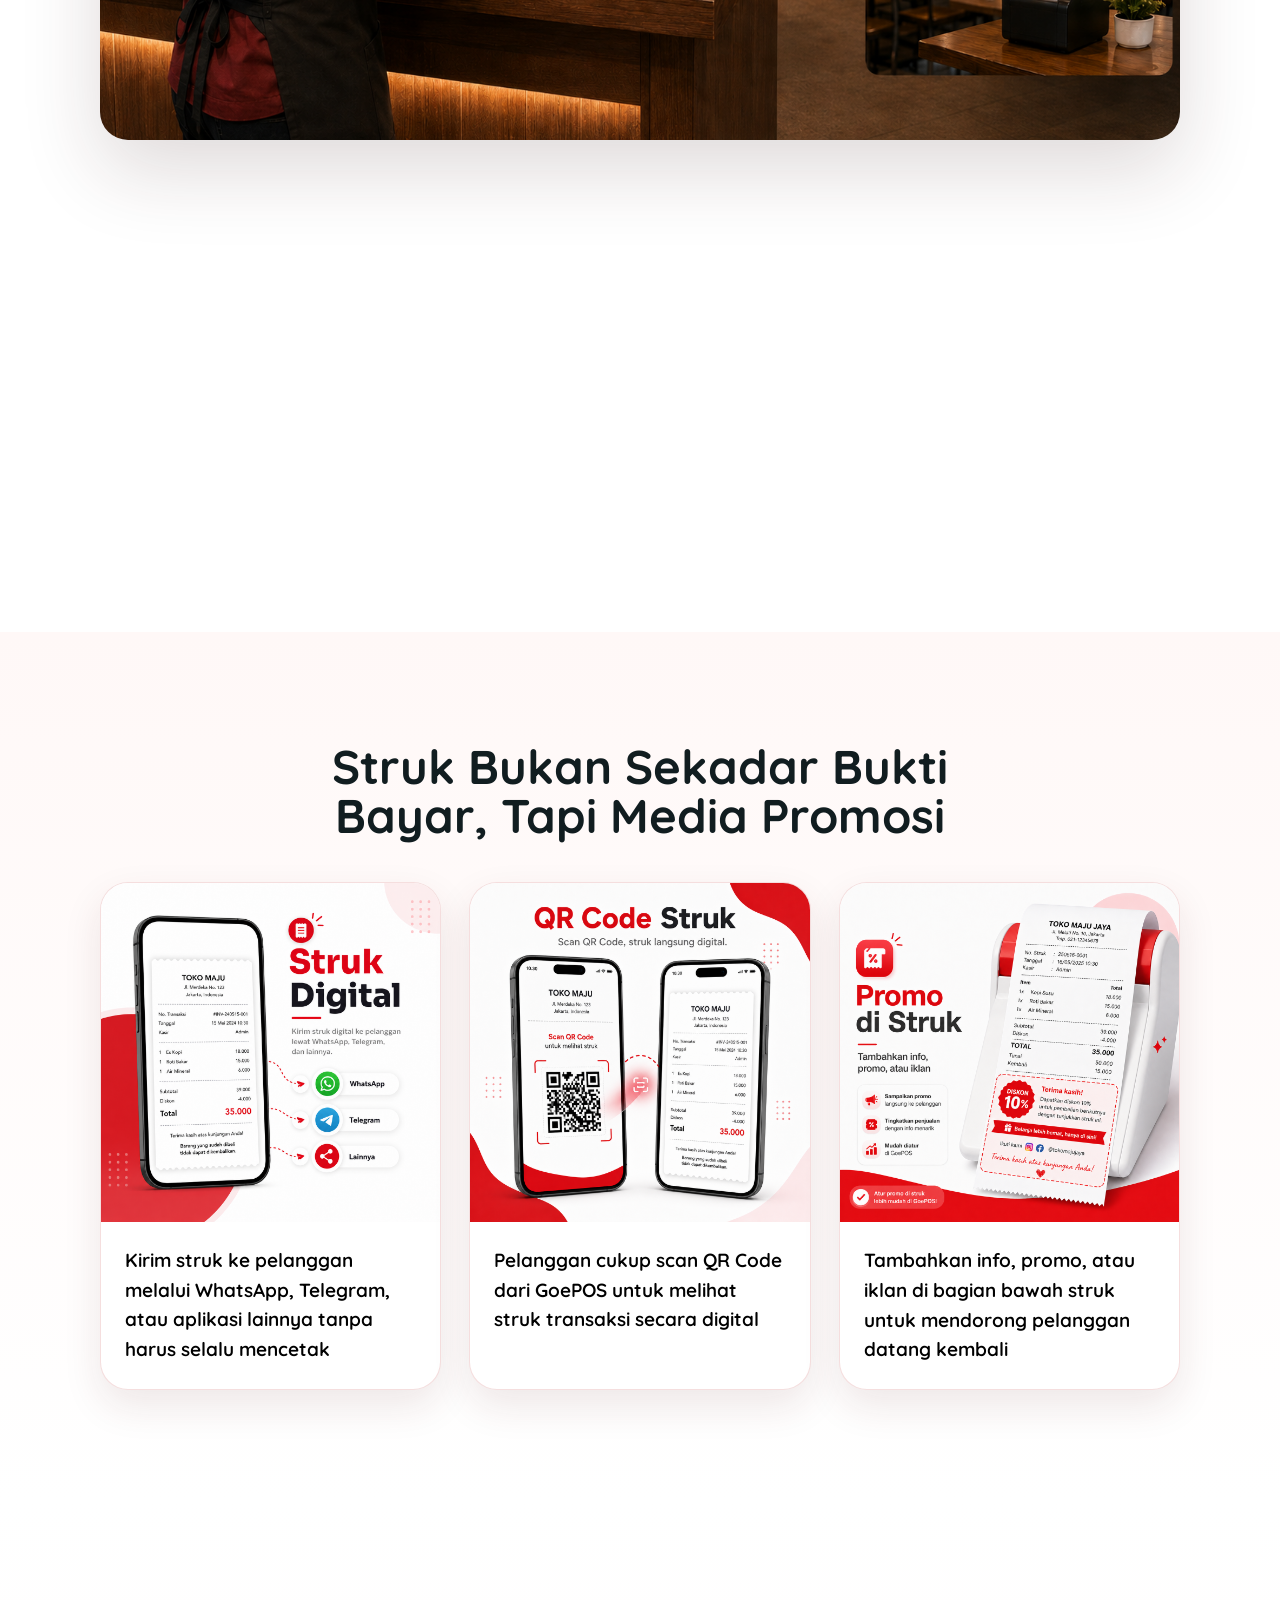
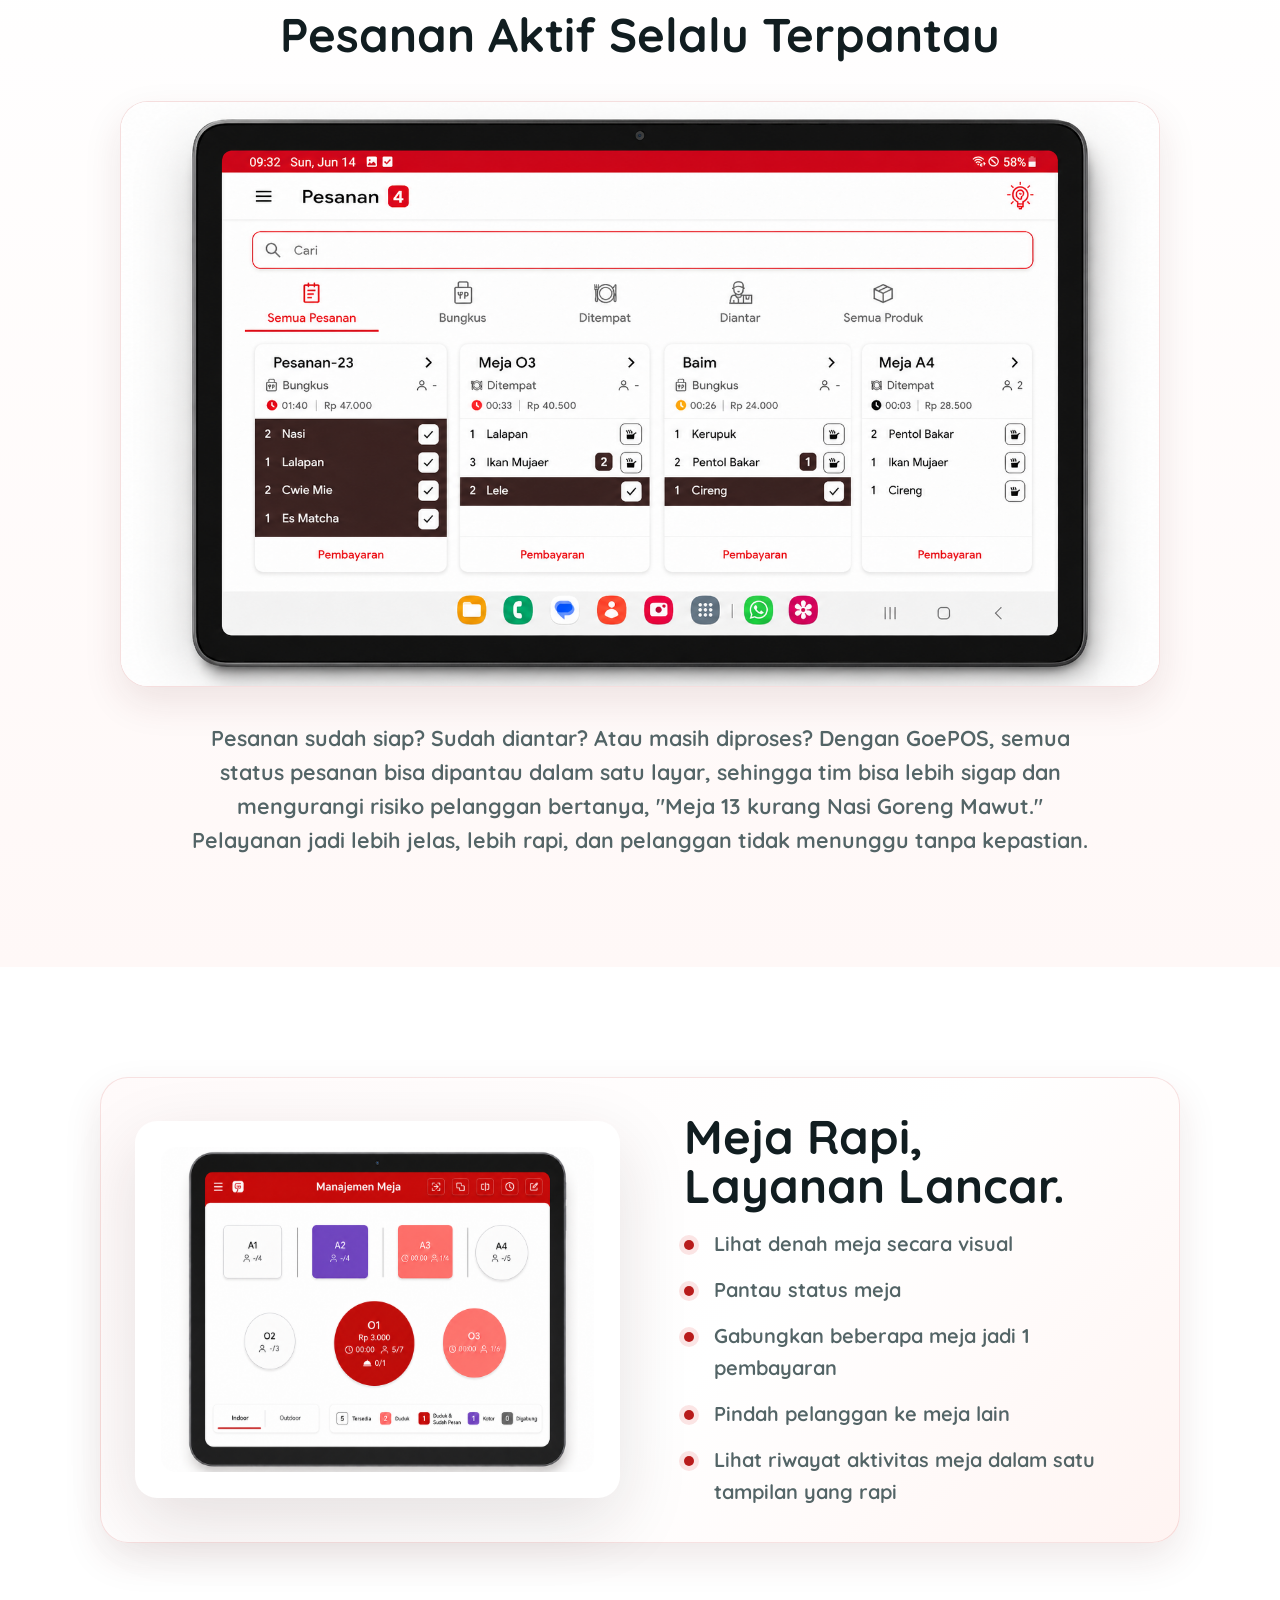
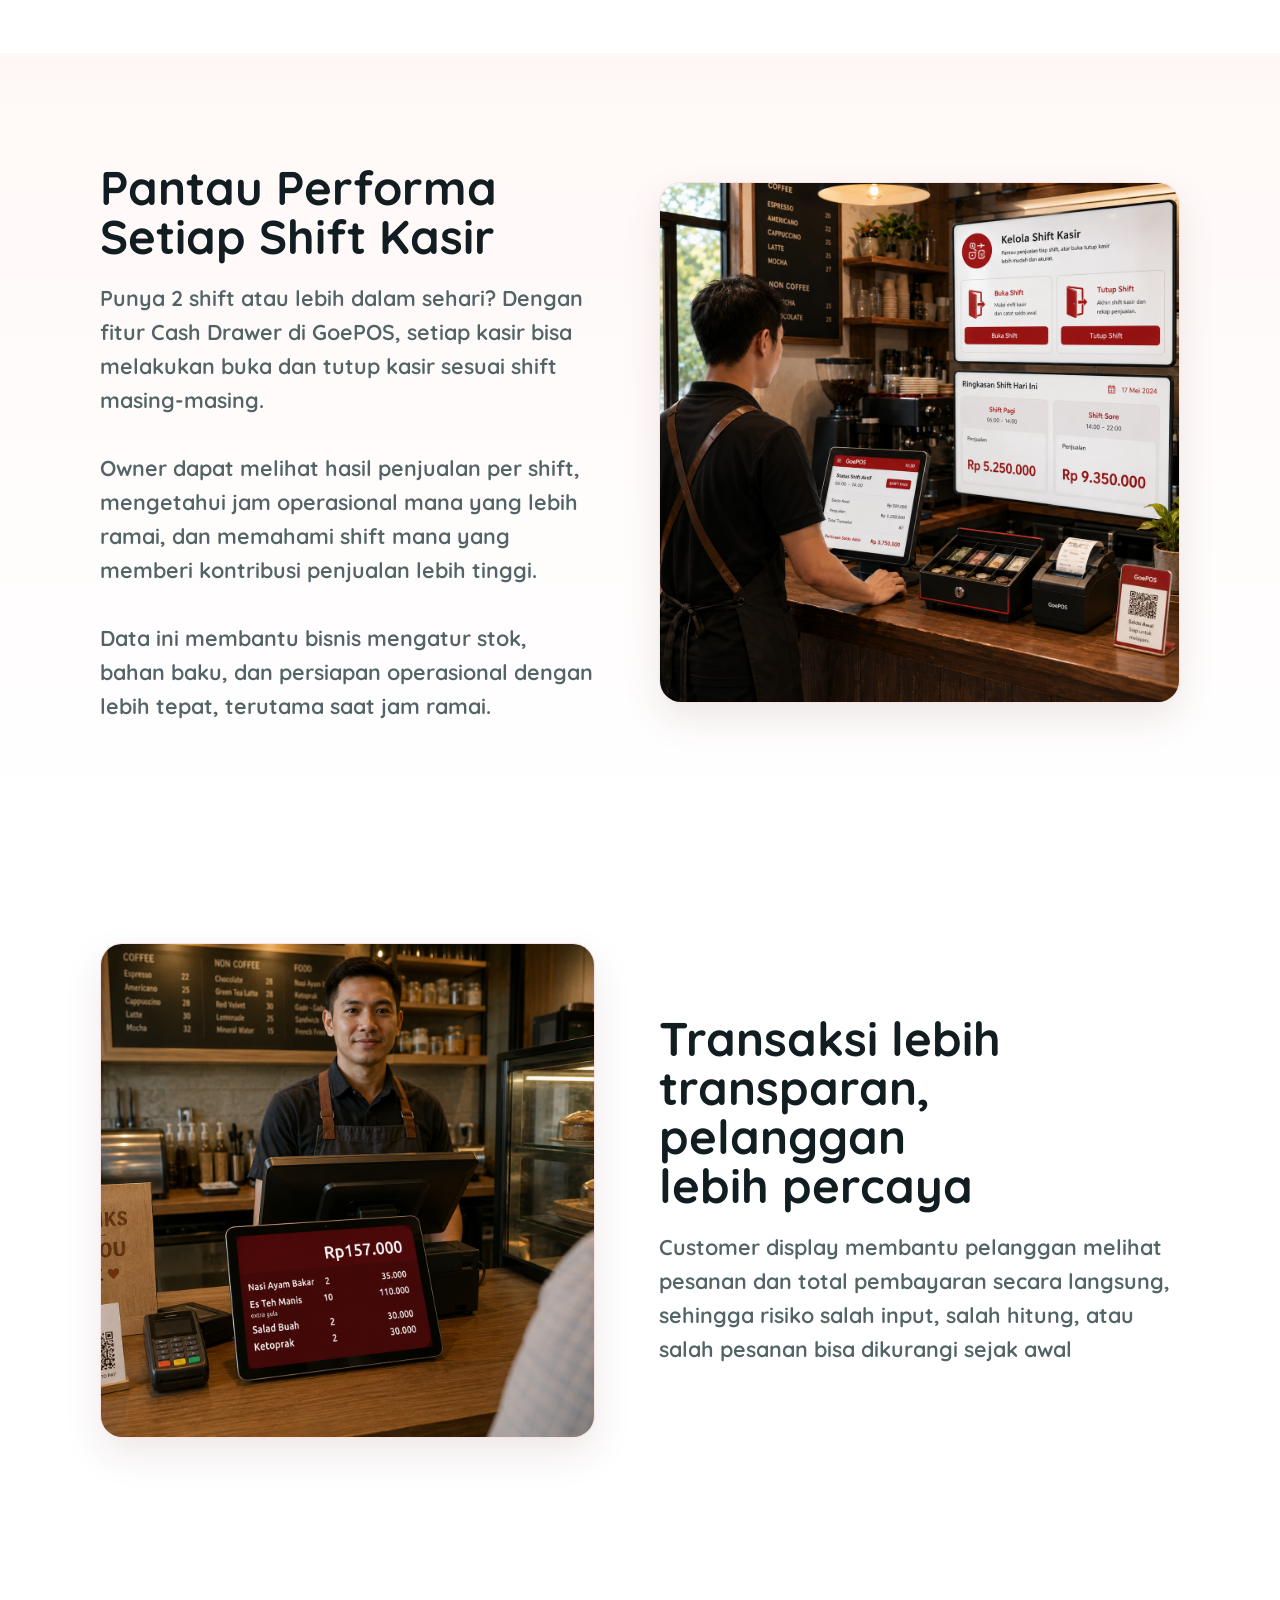
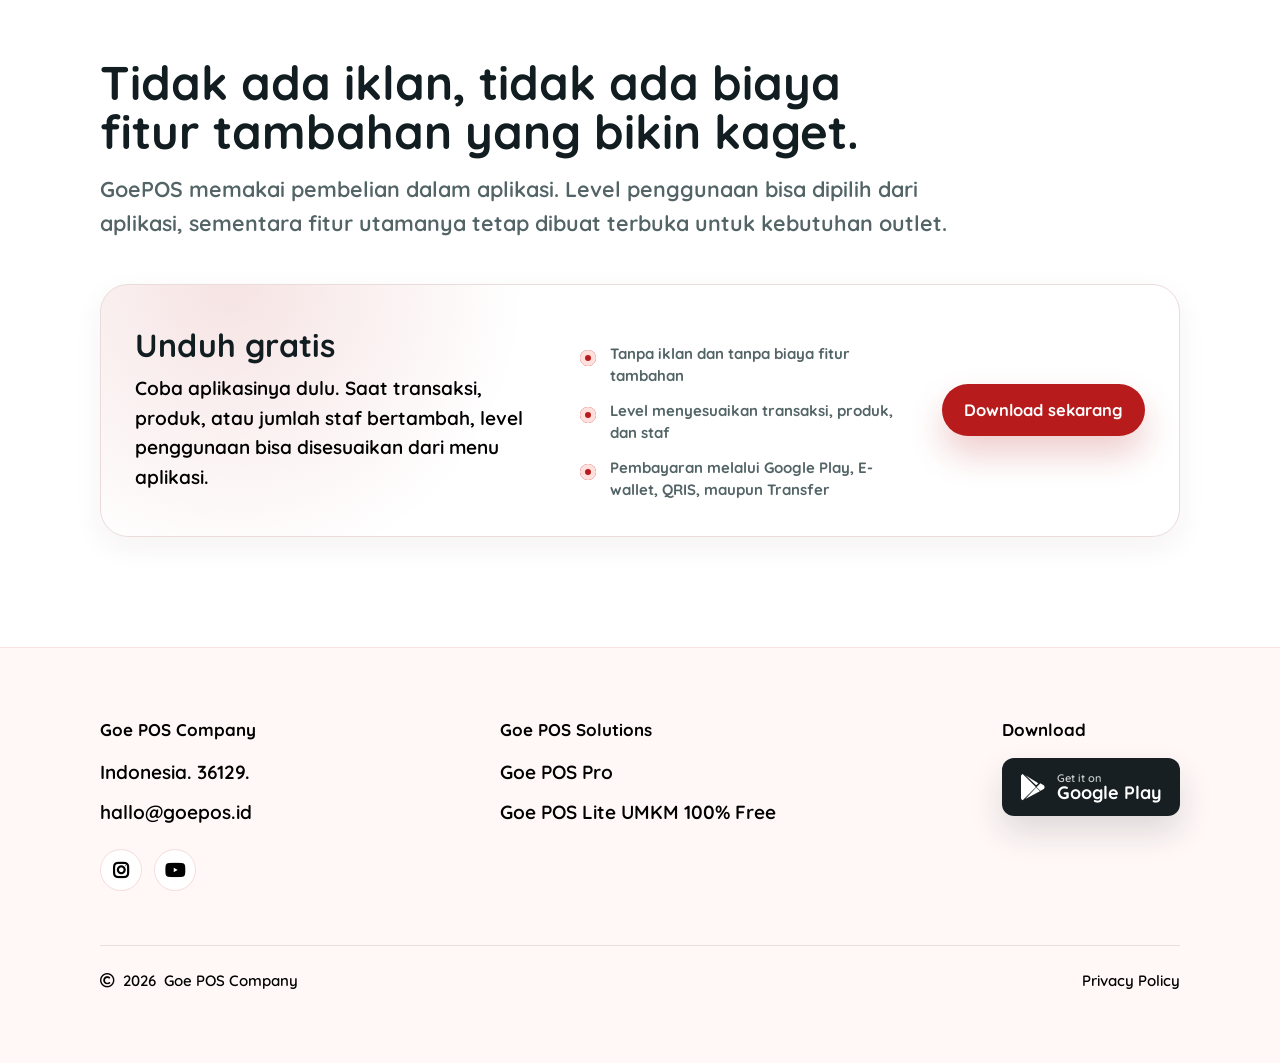
==== commit d49cb812: "ubah font" ====
--- a/index.html
+++ b/index.html
@@ -9,7 +9,7 @@
   <link rel="shortcut icon" type="image/x-icon" href="img/ic_goe.ico">
   <link rel="preconnect" href="https://fonts.googleapis.com">
   <link rel="preconnect" href="https://fonts.gstatic.com" crossorigin>
-  <link href="https://fonts.googleapis.com/css2?family=Sofia+Sans:ital,wght@0,1..1000;1,1..1000&display=swap" rel="stylesheet">
+  <link href="https://fonts.googleapis.com/css2?family=Quicksand:wght@300..700&family=Sofia+Sans:ital,wght@0,1..1000;1,1..1000&display=swap" rel="stylesheet">
   <link rel="stylesheet" href="css/fontawesome-all.min.css">
   <link rel="stylesheet" href="css/landing.css">
   <script async src="https://www.googletagmanager.com/gtag/js?id=AW-967997502"></script>
--- a/css/landing.css
+++ b/css/landing.css
@@ -1,4 +1,5 @@
 :root {
+  --font-main: "Quicksand", "Sofia Sans", Arial, sans-serif;
   --ink: #172326;
   --muted: #617174;
   --line: #eadcda;
@@ -25,9 +26,16 @@
 
 body {
   margin: 0;
-  font-family: "Sofia Sans", Arial, sans-serif;
+  font-family: var(--font-main);
   color: var(--ink);
   background: var(--white);
+}
+
+button,
+input,
+textarea,
+select {
+  font-family: inherit;
 }
 
 body.nav-open {
@@ -4032,10 +4040,11 @@
 
 /* Typography pass inspired by Shift4's clean, high-contrast hierarchy. */
 body {
-  font-family: "Sofia Sans", Arial, sans-serif;
+  font-family: var(--font-main);
   font-size: 16.5px;
-  line-height: 1.6;
+  line-height: 1.56;
   letter-spacing: 0;
+  font-weight: 600;
   text-rendering: optimizeLegibility;
   -webkit-font-smoothing: antialiased;
 }
@@ -4064,13 +4073,13 @@
 .goepos-hero-brand {
   font-size: clamp(34px, 3.73vw, 53px);
   line-height: 0.95;
-  font-weight: 900;
+  font-weight: 800;
 }
 
 .goepos-hero .goepos-hero-headline {
   font-size: clamp(25px, 2.79vw, 40px);
   line-height: 1.04;
-  font-weight: 900;
+  font-weight: 800;
 }
 
 .goepos-hero-title {
@@ -4083,7 +4092,7 @@
 .goepos-hero-support-text h4 {
   font-size: clamp(13px, 1.07vw, 16px);
   line-height: 1.12;
-  font-weight: 760;
+  font-weight: 800;
 }
 
 .goepos-hero-feature-text p,
@@ -4091,28 +4100,28 @@
   color: #38474a;
   font-size: clamp(13px, 1vw, 15.5px);
   line-height: 1.48;
-  font-weight: 500;
+  font-weight: 650;
 }
 
 .goepos-hero-business-text {
   color: #38474a;
   font-size: clamp(13px, 1vw, 15.5px);
   line-height: 1.48;
-  font-weight: 500;
+  font-weight: 650;
 }
 
 .goepos-hero-business-text strong {
   color: var(--goepos-primary);
   font-size: clamp(13px, 1.07vw, 16px);
   line-height: 1.12;
-  font-weight: 760;
+  font-weight: 800;
 }
 
 .goepos-hero-cta .label,
 .btn,
 .header-cta,
 .language-switch button {
-  font-weight: 800;
+  font-weight: 900;
 }
 
 .spotlight-heading h2,
@@ -4126,8 +4135,8 @@
 .cashier-shift-copy h2 {
   color: #111d20;
   font-size: clamp(32px, 3.69vw, 52px);
-  line-height: 1.06;
-  font-weight: 880;
+  line-height: 1.04;
+  font-weight: 800;
 }
 
 .section-heading {
@@ -4143,15 +4152,15 @@
 .cashier-shift-copy p {
   color: #536466;
   font-size: clamp(21.5px, 1.67vw, 24px);
-  line-height: 1.68;
-  font-weight: 500;
+  line-height: 1.58;
+  font-weight: 650;
 }
 
 .table-management-list li {
   color: #536466;
   font-size: clamp(20px, 1.5vw, 22.5px);
   line-height: 1.6;
-  font-weight: 500;
+  font-weight: 650;
 }
 
 .receipt-promo-card p,
@@ -4162,8 +4171,8 @@
 .footer-links {
   color: #000000;
   font-size: clamp(19px, 1.27vw, 21px);
-  line-height: 1.62;
-  font-weight: 500;
+  line-height: 1.56;
+  font-weight: 650;
 }
 
 .business-card h3,
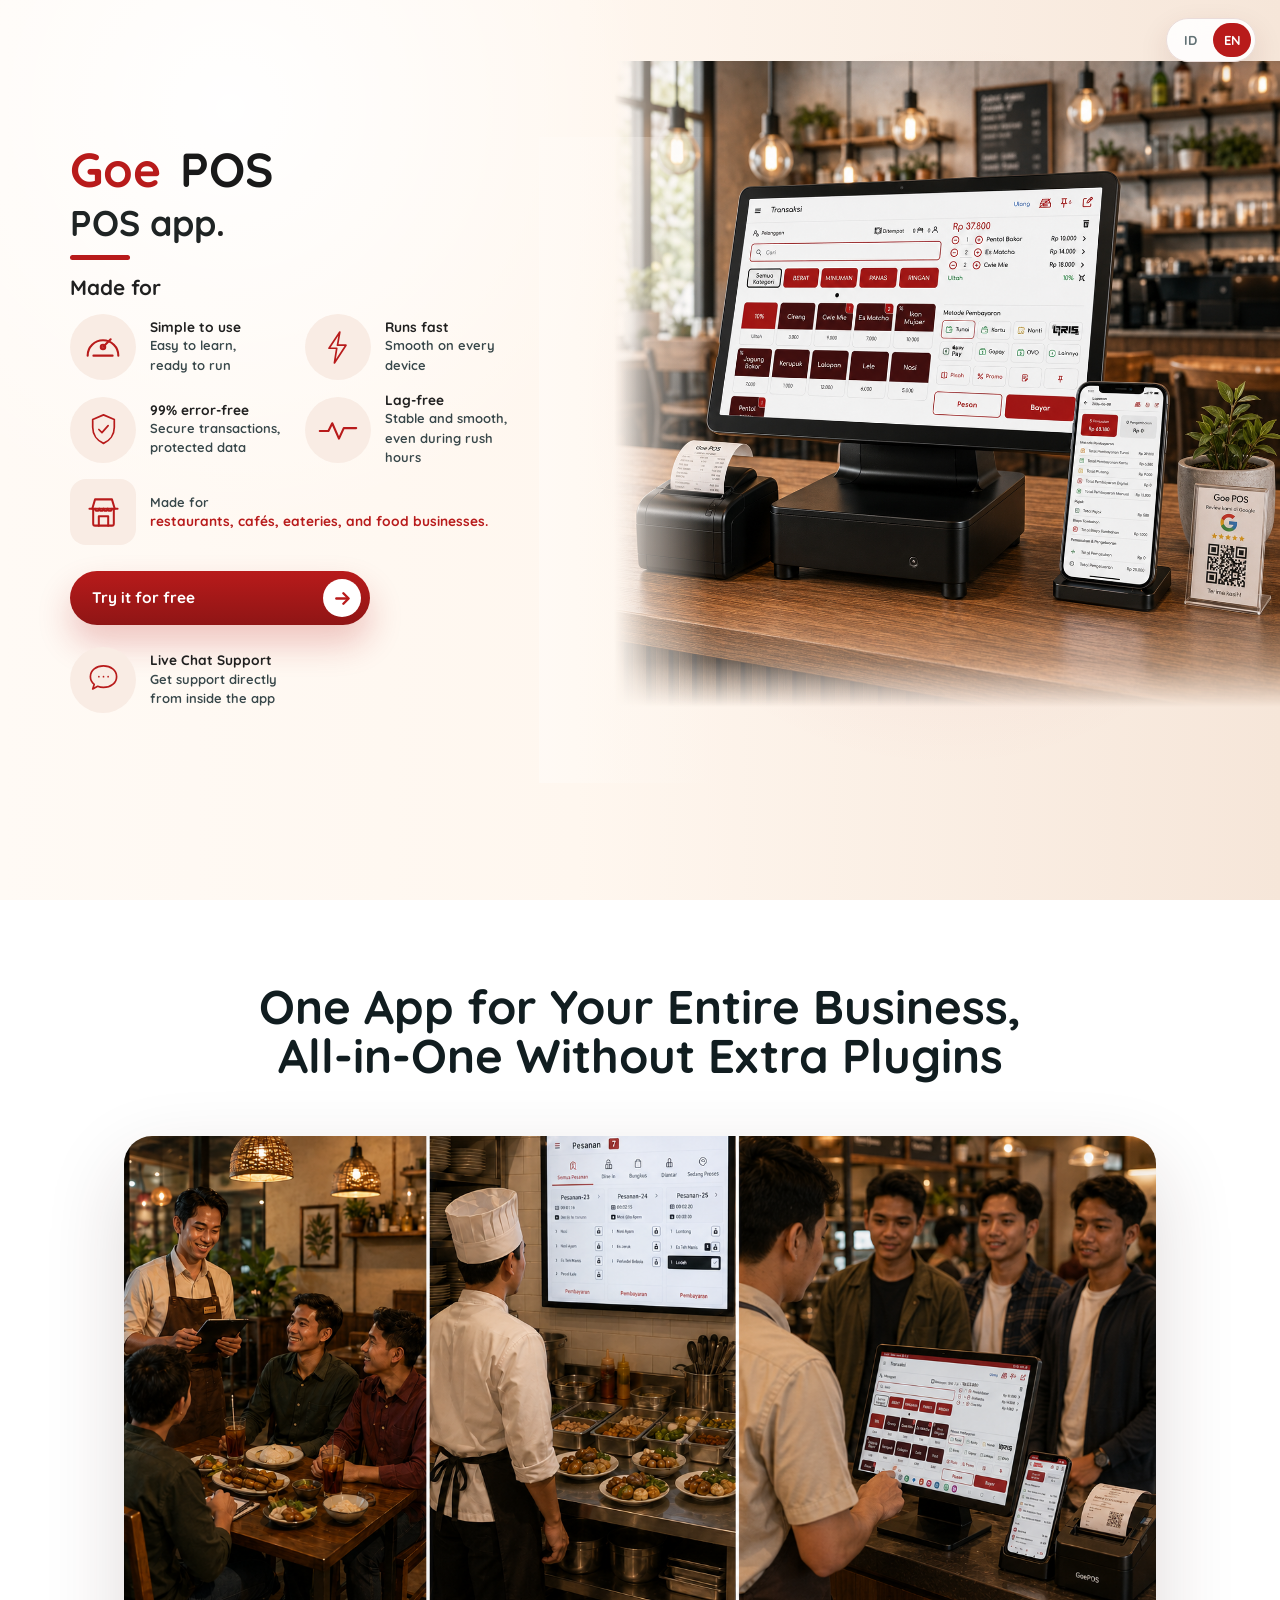
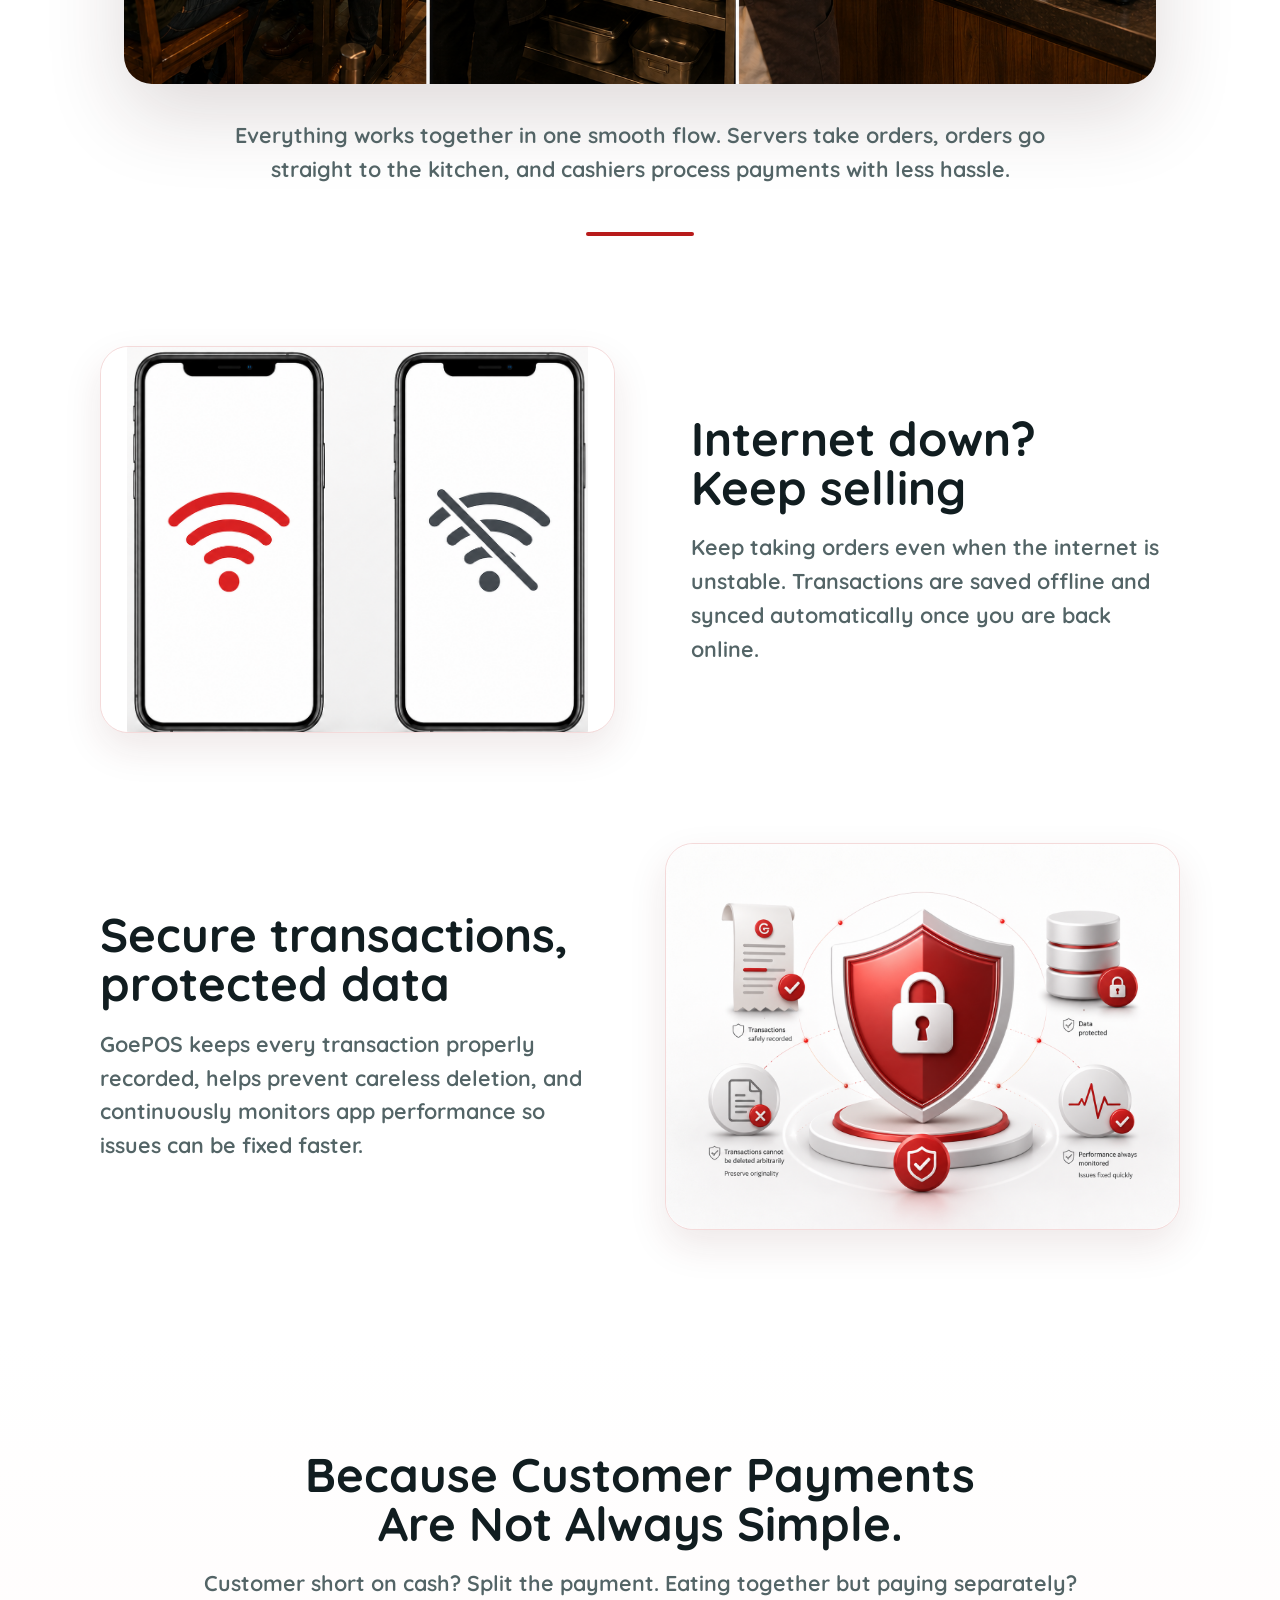
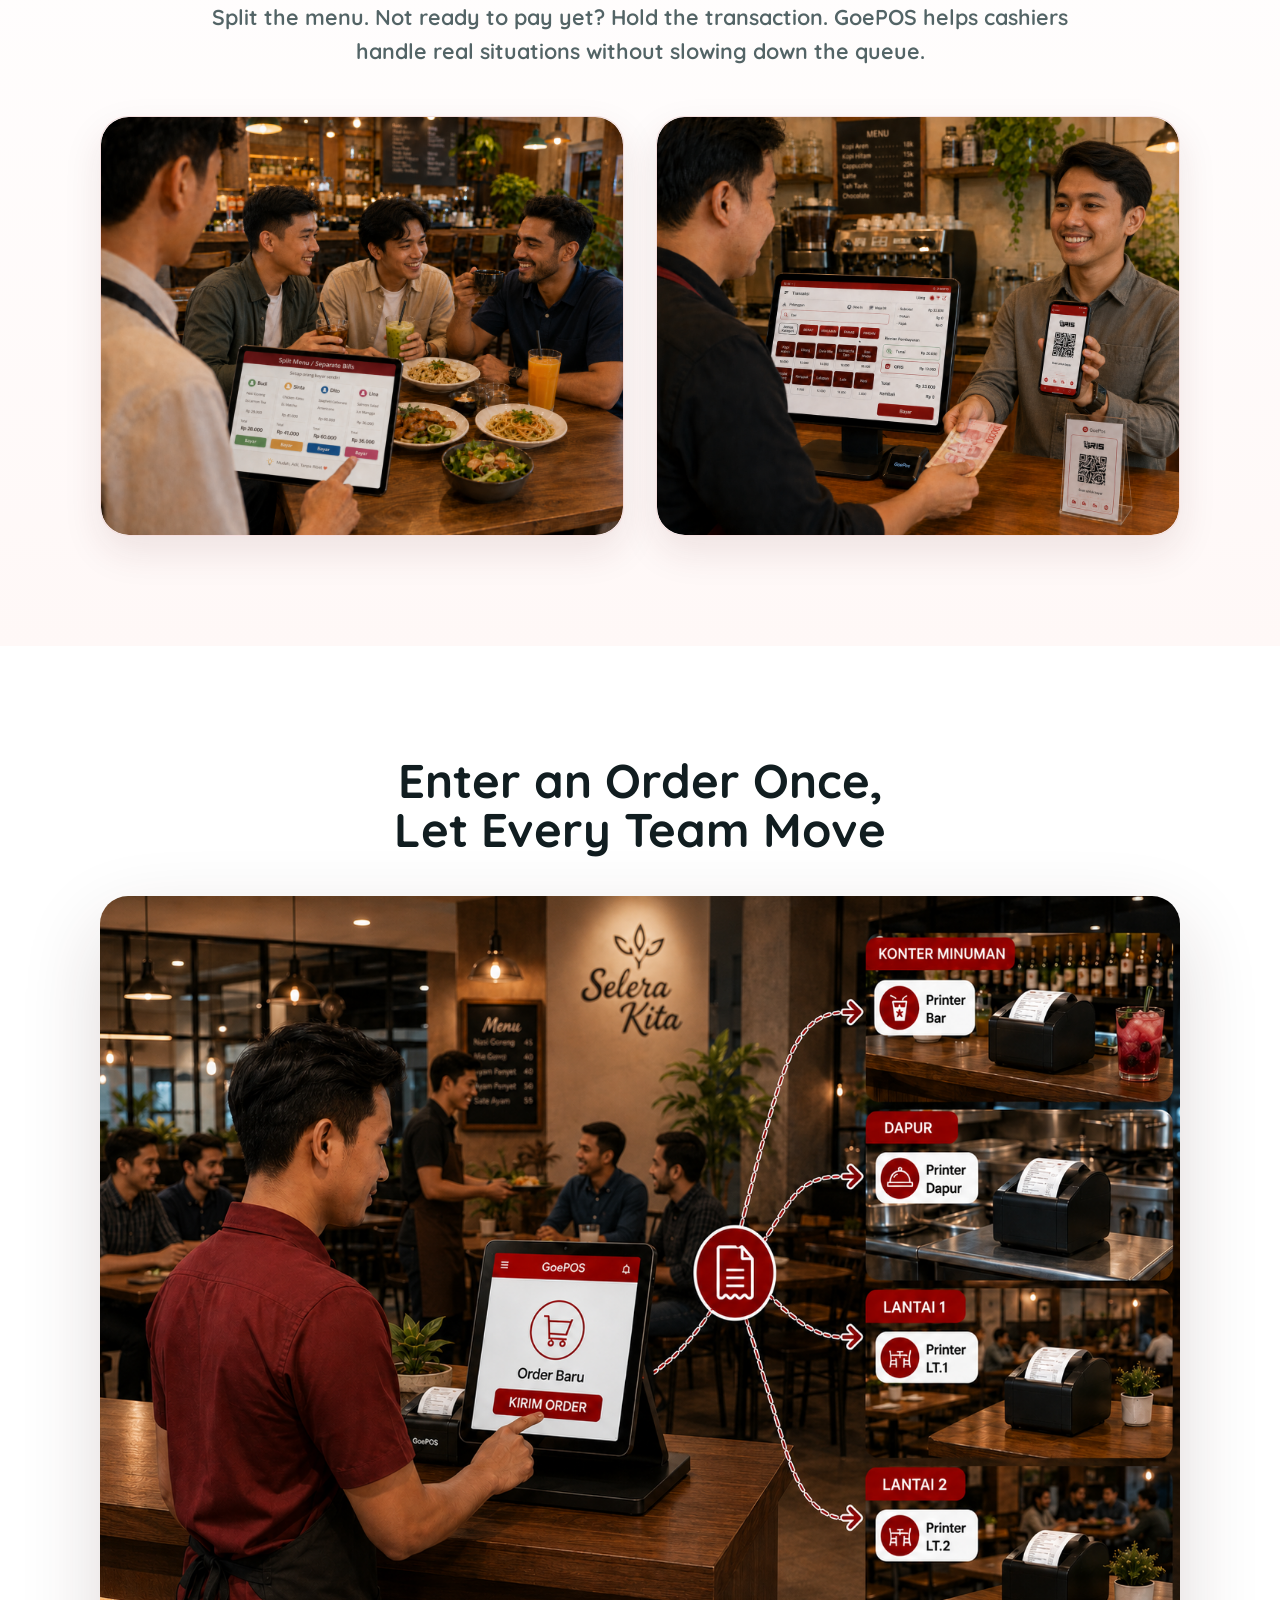
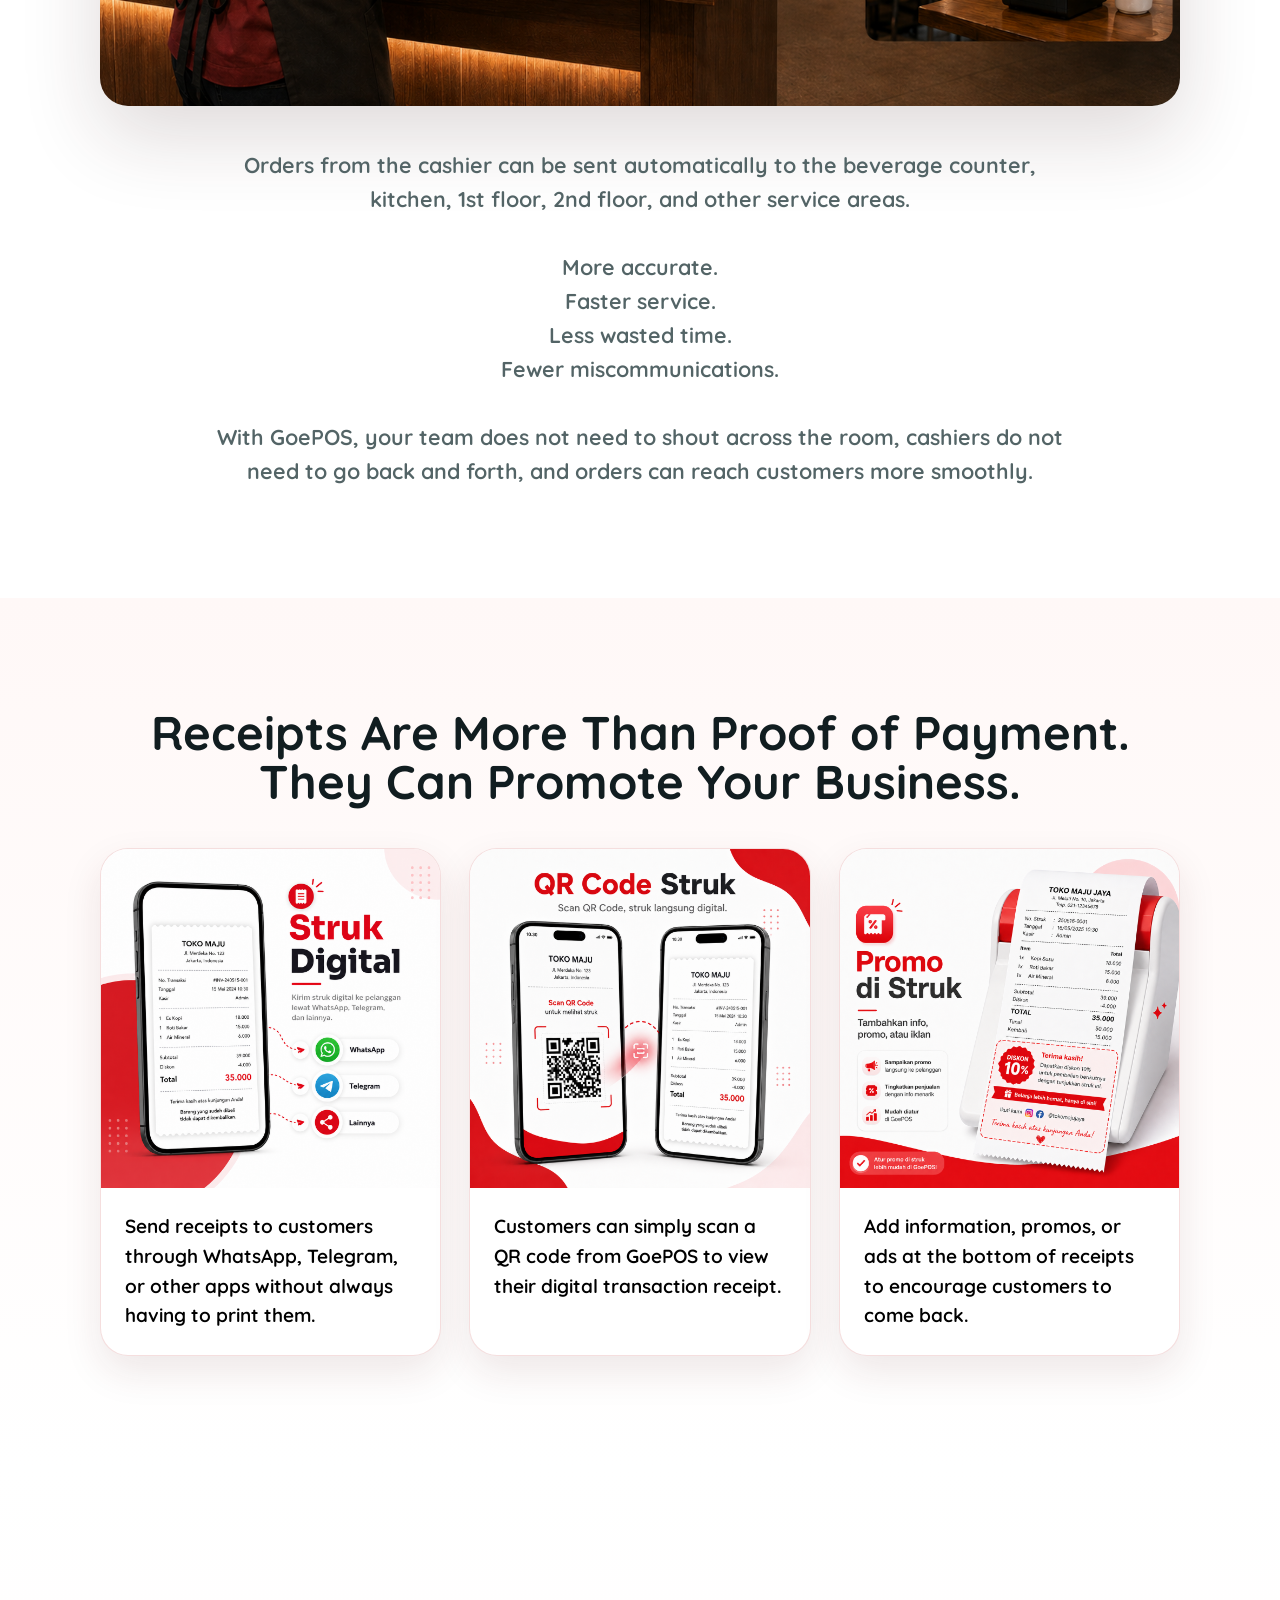
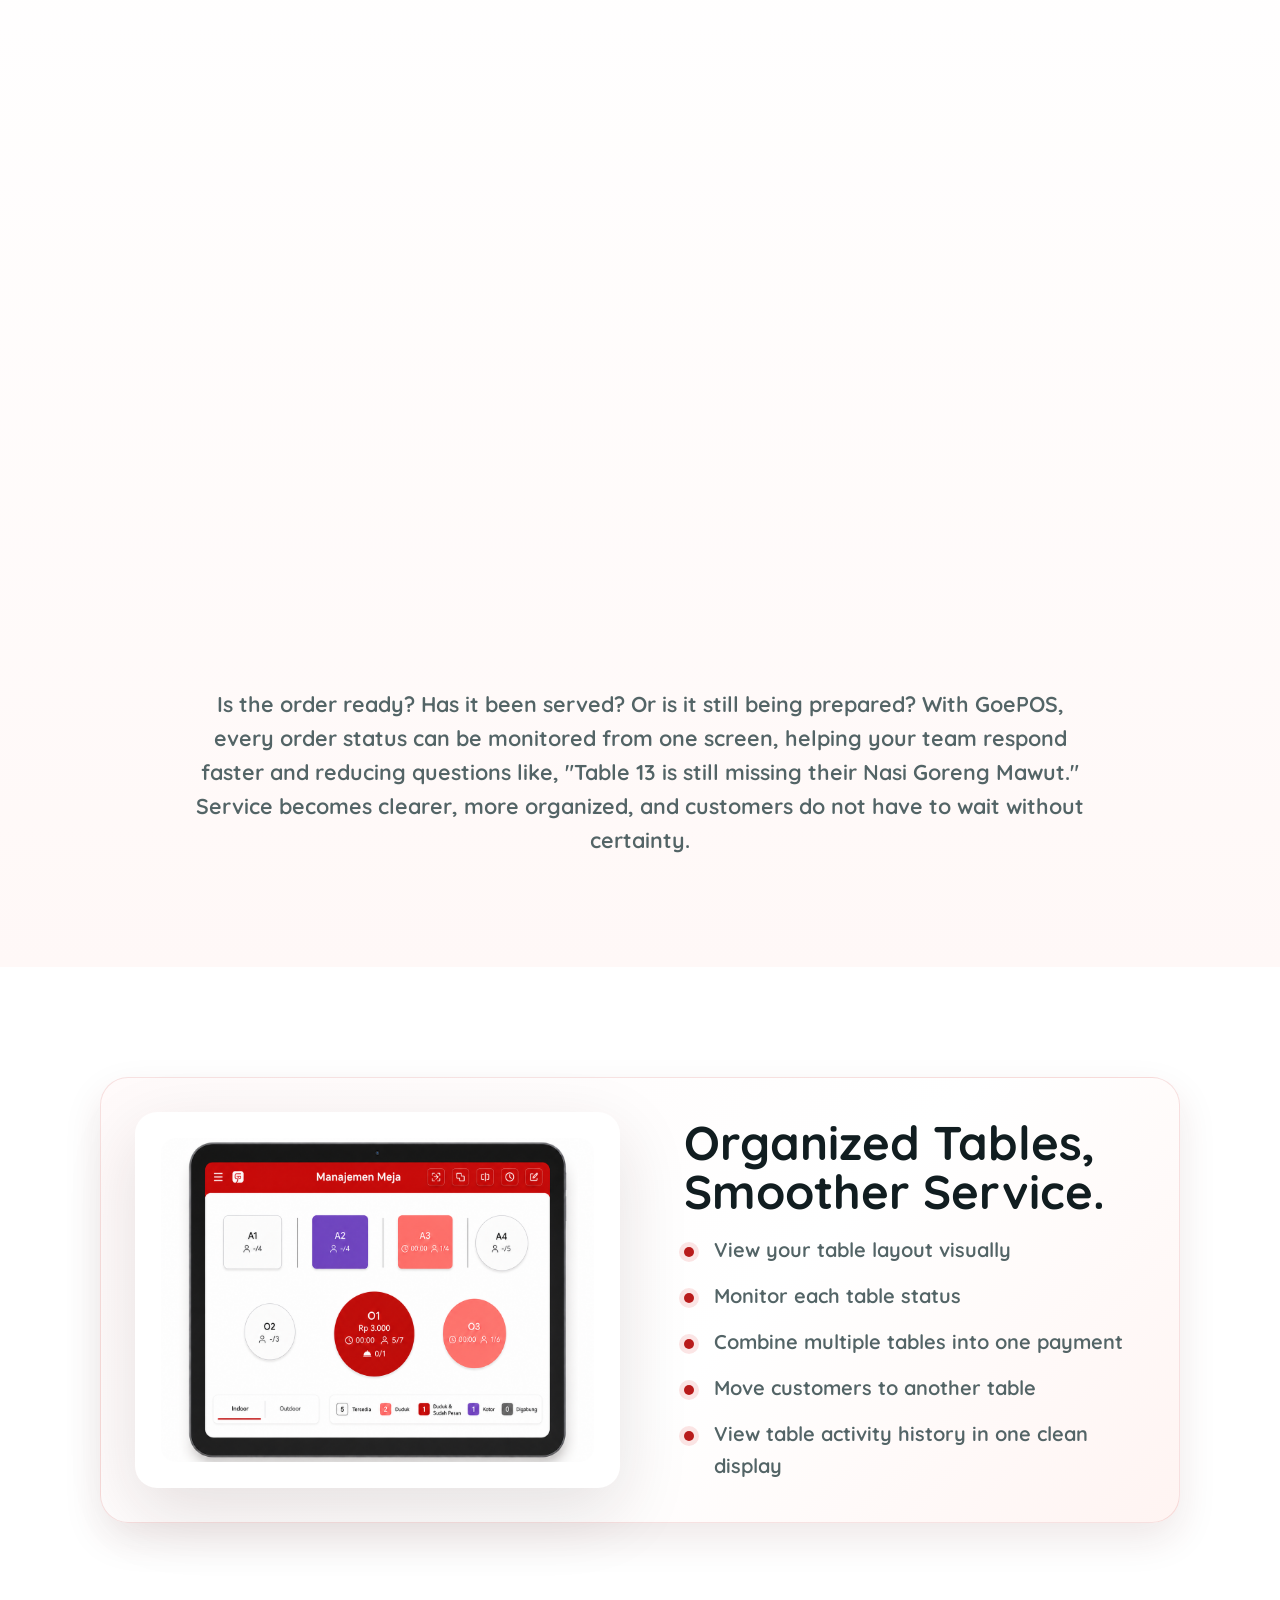
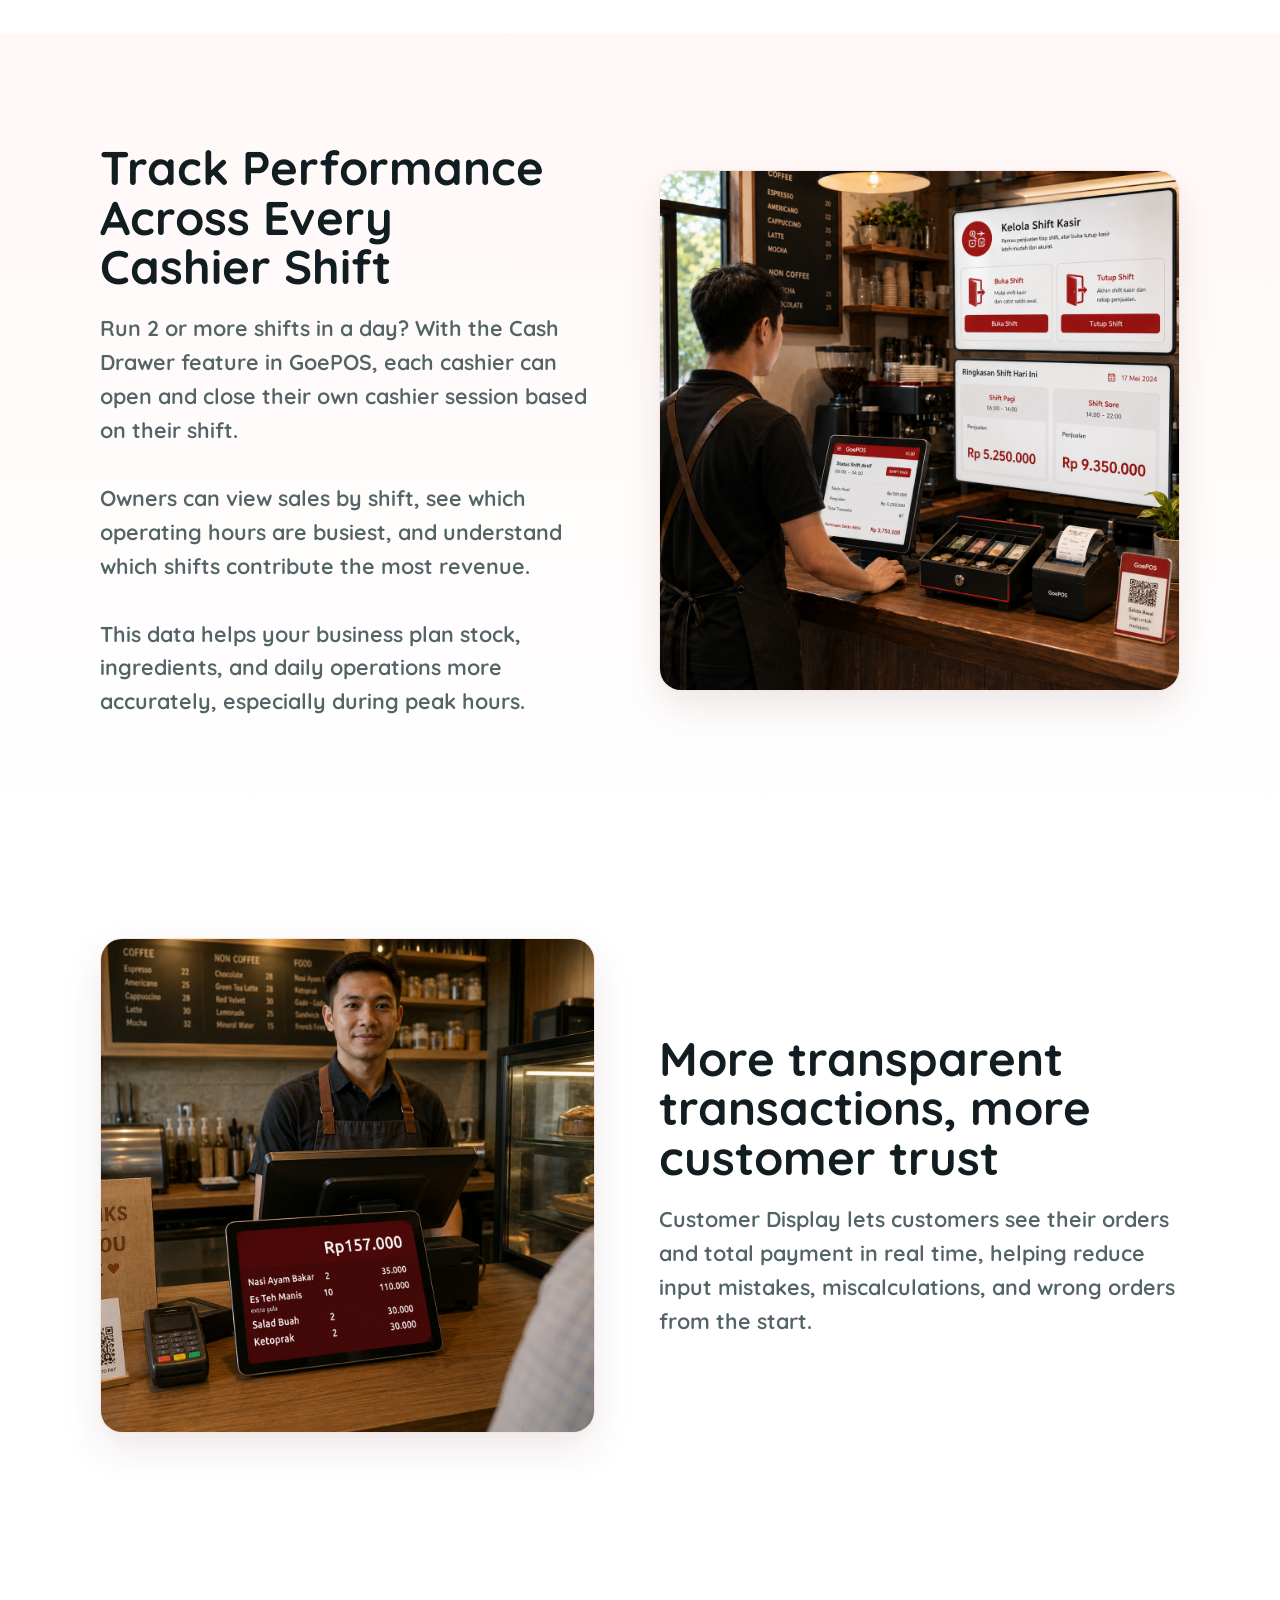
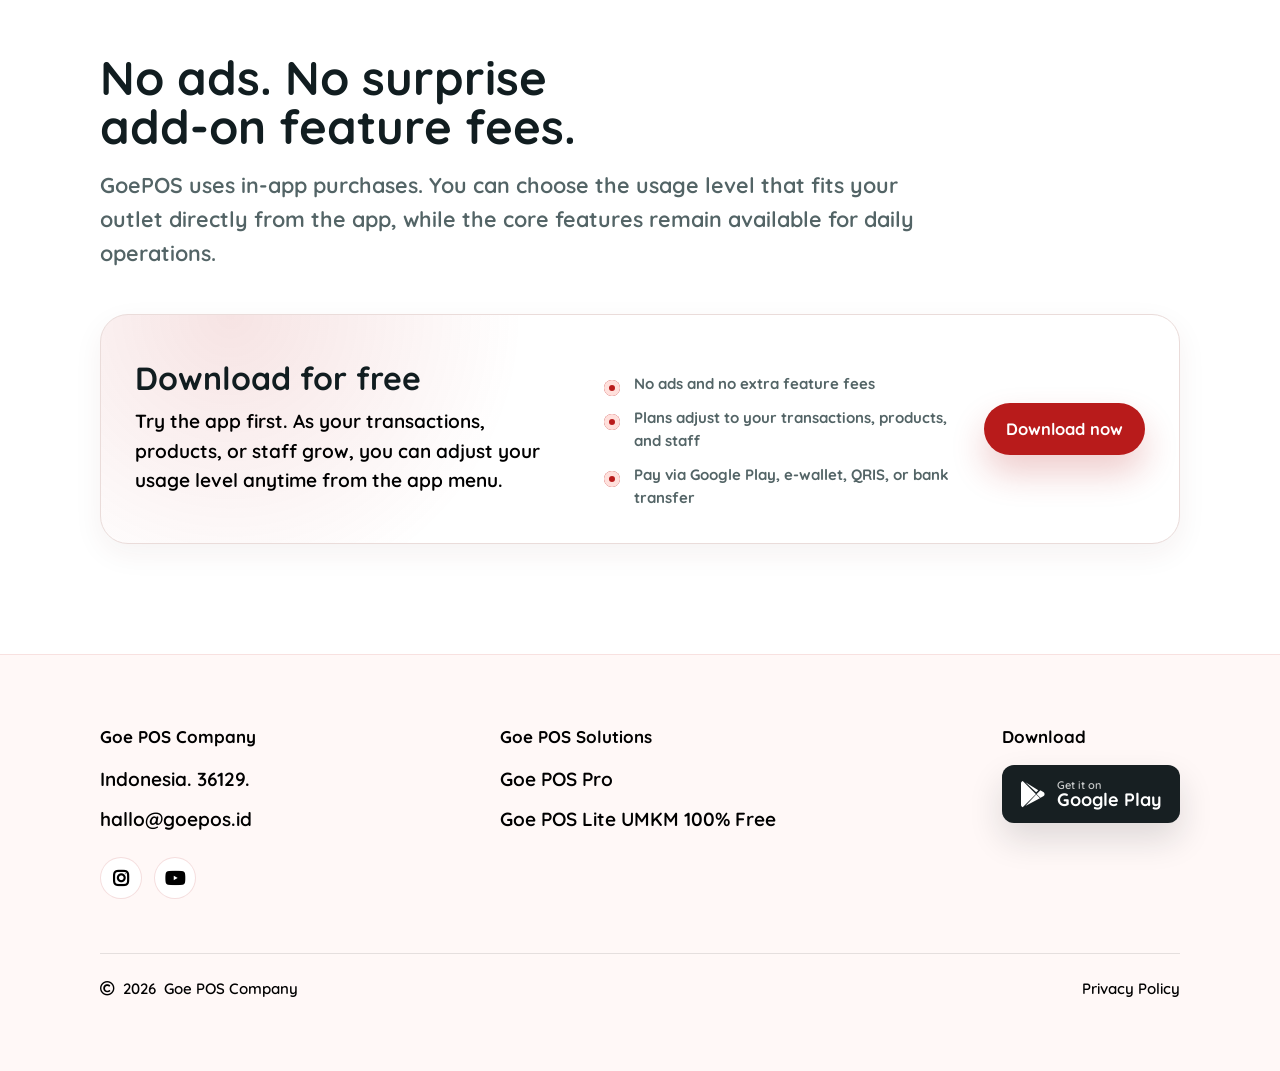
==== commit 0787eedb: "seo" ====
--- a/index.html
+++ b/index.html
@@ -1,11 +1,31 @@
 <!doctype html>
-<html lang="id" data-lang="id">
+<html lang="en" data-lang="en">
 <head>
   <meta charset="utf-8">
   <meta http-equiv="x-ua-compatible" content="ie=edge">
   <meta name="viewport" content="width=device-width, initial-scale=1">
-  <title>GoePOS - Aplikasi Kasir Cloud untuk Bisnis Kuliner</title>
-  <meta name="description" content="GoePOS adalah aplikasi kasir cloud untuk restoran, kafe, dan food truck. Bisa online dan offline, lengkap dengan pesanan lewat HP, KDS, stok, laporan, dan akses banyak pengguna.">
+  <title>GoePOS - Cloud POS App for Food and Beverage Businesses</title>
+  <meta name="description" content="GoePOS is a cloud POS app for restaurants, cafes, eateries, food trucks, and culinary businesses. Works online and offline with ordering, kitchen, stock, reports, and multi-user access.">
+  <meta name="robots" content="index, follow">
+  <meta name="theme-color" content="#B81B1B">
+  <link rel="canonical" href="https://goepos.id/">
+  <link rel="alternate" hreflang="en" href="https://goepos.id/">
+  <link rel="alternate" hreflang="id" href="https://goepos.id/id.html">
+  <link rel="alternate" hreflang="x-default" href="https://goepos.id/">
+  <meta property="og:type" content="website">
+  <meta property="og:locale" content="en_US">
+  <meta property="og:locale:alternate" content="id_ID">
+  <meta property="og:site_name" content="GoePOS">
+  <meta property="og:title" content="GoePOS - Cloud POS App for Food and Beverage Businesses">
+  <meta property="og:description" content="A cloud POS app for restaurants, cafes, eateries, food trucks, and culinary businesses. Works online and offline with ordering, kitchen, stock, reports, and multi-user access.">
+  <meta property="og:url" content="https://goepos.id/">
+  <meta property="og:image" content="https://goepos.id/img/goepos-hero-cafe-devices.png">
+  <meta property="og:image:alt" content="GoePOS running across multiple devices for restaurant and cafe operations">
+  <meta name="twitter:card" content="summary_large_image">
+  <meta name="twitter:title" content="GoePOS - Cloud POS App for Food and Beverage Businesses">
+  <meta name="twitter:description" content="A cloud POS app for restaurants, cafes, eateries, food trucks, and culinary businesses. Works online and offline.">
+  <meta name="twitter:image" content="https://goepos.id/img/goepos-hero-cafe-devices.png">
+  <meta name="twitter:image:alt" content="GoePOS running across multiple devices for restaurant and cafe operations">
   <link rel="shortcut icon" type="image/x-icon" href="img/ic_goe.ico">
   <link rel="preconnect" href="https://fonts.googleapis.com">
   <link rel="preconnect" href="https://fonts.gstatic.com" crossorigin>
@@ -32,6 +52,69 @@
       return false;
     }
   </script>
+  <script type="application/ld+json">
+    {
+      "@context": "https://schema.org",
+      "@graph": [
+        {
+          "@type": "Organization",
+          "@id": "https://goepos.id/#organization",
+          "name": "Goe POS Company",
+          "url": "https://goepos.id/",
+          "logo": "https://goepos.id/img/logo/logo_go.png",
+          "email": "hallo@goepos.id",
+          "sameAs": [
+            "https://www.instagram.com/goe_pos",
+            "https://www.youtube.com/@goeposrestaurantandcafe"
+          ]
+        },
+        {
+          "@type": "WebSite",
+          "@id": "https://goepos.id/#website",
+          "url": "https://goepos.id/",
+          "name": "GoePOS",
+          "inLanguage": ["en", "id"],
+          "publisher": {
+            "@id": "https://goepos.id/#organization"
+          }
+        },
+        {
+          "@type": "SoftwareApplication",
+          "@id": "https://goepos.id/#software",
+          "name": "GoePOS",
+          "applicationCategory": "BusinessApplication",
+          "operatingSystem": "Android",
+          "url": "https://goepos.id/",
+          "downloadUrl": "https://play.google.com/store/apps/details?id=com.pos.goe",
+          "image": "https://goepos.id/img/goepos-hero-cafe-devices.png",
+          "description": "GoePOS is a cloud POS app for restaurants, cafes, eateries, food trucks, and food and beverage businesses that works online and offline.",
+          "offers": {
+            "@type": "Offer",
+            "price": "0",
+            "priceCurrency": "USD",
+            "availability": "https://schema.org/InStock"
+          },
+          "publisher": {
+            "@id": "https://goepos.id/#organization"
+          }
+        },
+        {
+          "@type": "WebPage",
+          "@id": "https://goepos.id/#webpage",
+          "url": "https://goepos.id/",
+          "name": "GoePOS - Cloud POS App for Food and Beverage Businesses",
+          "description": "GoePOS is a cloud POS app for restaurants, cafes, eateries, food trucks, and food and beverage businesses.",
+          "isPartOf": {
+            "@id": "https://goepos.id/#website"
+          },
+          "about": {
+            "@id": "https://goepos.id/#software"
+          },
+          "inLanguage": "en"
+        }
+      ]
+    }
+  </script>
 </head>
 <body>
   <div class="language-switch" aria-label="Pilihan bahasa">
@@ -40,7 +123,7 @@
   </div>
 
   <main id="home">
-    <section class="goepos-hero">
+    <section class="goepos-hero" aria-labelledby="hero-title">
       <div class="goepos-hero-container">
         <div class="goepos-hero-left reveal">
           <div class="goepos-hero-brand">
@@ -48,7 +131,7 @@
             <span class="pos">POS</span>
           </div>
 
-          <h1 class="goepos-hero-headline" data-i18n-html="heroHeadline">
+          <h1 id="hero-title" class="goepos-hero-headline" data-i18n-html="heroHeadline">
             Aplikasi kasir<span class="dot">.</span>
           </h1>
 
@@ -159,17 +242,17 @@
               id="heroDevicesImg"
               class="goepos-hero-devices-img"
               src="img/goepos-hero-cafe-devices.png"
-              alt="Perangkat Goe POS"
+              alt="GoePOS cloud POS app displayed across tablet, phone, and cashier devices for restaurant operations"
             >
           </div>
         </div>
       </div>
     </section>
 
-    <section class="post-hero-description">
+    <section class="post-hero-description" aria-labelledby="spotlight-title">
       <div class="container">
         <div class="spotlight-heading reveal">
-          <h2 data-i18n="spotlightTitle">Satu aplikasi untuk kasir, order, dapur, laporan, dan operasional kuliner</h2>
+          <h2 id="spotlight-title" data-i18n="spotlightTitle">Satu aplikasi untuk kasir, order, dapur, laporan, dan operasional kuliner</h2>
         </div>
         <div class="chrome-style-showcase reveal">
           <figure class="spotlight-hero-image">
@@ -207,10 +290,10 @@
       </div>
     </section>
 
-    <section class="section-pad flexible-transaction-section">
+    <section class="section-pad flexible-transaction-section" aria-labelledby="flexible-transaction-title">
       <div class="container">
         <div class="flexible-transaction-heading reveal">
-          <h2 data-i18n="flexibleTransactionTitle">Karena Transaksi Pelanggan Tidak Selalu Sederhana.</h2>
+          <h2 id="flexible-transaction-title" data-i18n="flexibleTransactionTitle">Karena Transaksi Pelanggan Tidak Selalu Sederhana.</h2>
           <p data-i18n="flexibleTransactionText">Pelanggan uangnya kurang? Bisa split pembayaran. Makan bareng tapi bayar sendiri-sendiri? Bisa split menu. Belum siap bayar? Bisa hold transaksi. GoePOS bantu kasir menghadapi situasi nyata di lapangan tanpa bikin antrean macet.</p>
         </div>
 
@@ -225,10 +308,10 @@
       </div>
     </section>
 
-    <section class="section-pad team-routing-section">
+    <section class="section-pad team-routing-section" aria-labelledby="team-routing-title">
       <div class="container">
         <div class="team-routing-heading reveal">
-          <h2 data-i18n="teamRoutingTitle">Sekali Input, Semua Tim Langsung Bergerak</h2>
+          <h2 id="team-routing-title" data-i18n="teamRoutingTitle">Sekali Input, Semua Tim Langsung Bergerak</h2>
         </div>
 
         <figure class="team-routing-visual reveal">
@@ -246,10 +329,10 @@
       </div>
     </section>
 
-    <section class="section-pad receipt-promo-section">
+    <section class="section-pad receipt-promo-section" aria-labelledby="receipt-promo-title">
       <div class="container">
         <div class="receipt-promo-heading reveal">
-          <h2 data-i18n="receiptPromoTitle">Struk Bukan Sekadar Bukti Bayar, Tapi Media Promosi</h2>
+          <h2 id="receipt-promo-title" data-i18n="receiptPromoTitle">Struk Bukan Sekadar Bukti Bayar, Tapi Media Promosi</h2>
         </div>
 
         <div class="receipt-promo-grid">
@@ -269,10 +352,10 @@
       </div>
     </section>
 
-    <section class="section-pad active-orders-section">
+    <section class="section-pad active-orders-section" aria-labelledby="active-orders-title">
       <div class="container">
         <div class="active-orders-heading reveal">
-          <h2 data-i18n="activeOrdersTitle">Pesanan Aktif Selalu Terpantau</h2>
+          <h2 id="active-orders-title" data-i18n="activeOrdersTitle">Pesanan Aktif Selalu Terpantau</h2>
         </div>
 
         <div class="active-orders-grid">
@@ -285,14 +368,14 @@
       </div>
     </section>
 
-    <section class="section-pad table-management-section">
+    <section class="section-pad table-management-section" aria-labelledby="table-management-title">
       <div class="container">
         <article class="table-management-card reveal">
           <figure class="table-management-media">
             <img src="img/goepos-table-management-showcase.png" alt="Tampilan manajemen meja GoePOS">
           </figure>
           <div class="table-management-copy">
-            <h2 data-i18n="tableManagementTitle">Meja Rapi, Layanan Lancar.</h2>
+            <h2 id="table-management-title" data-i18n="tableManagementTitle">Meja Rapi, Layanan Lancar.</h2>
             <ul class="table-management-list">
               <li data-i18n="tableManagementPoint1">Lihat denah meja secara visual</li>
               <li data-i18n="tableManagementPoint2">Pantau status meja</li>
@@ -305,11 +388,11 @@
       </div>
     </section>
 
-    <section class="section-pad cashier-shift-section">
+    <section class="section-pad cashier-shift-section" aria-labelledby="cashier-shift-title">
       <div class="container">
         <article class="cashier-shift-card reveal">
           <div class="cashier-shift-copy">
-            <h2 data-i18n="cashierShiftTitle">Pantau Performa Setiap Shift Kasir</h2>
+            <h2 id="cashier-shift-title" data-i18n="cashierShiftTitle">Pantau Performa Setiap Shift Kasir</h2>
             <p data-i18n-html="cashierShiftText">Punya 2 shift atau lebih dalam sehari? Dengan fitur Cash Drawer di GoePOS, setiap kasir bisa melakukan buka dan tutup kasir sesuai shift masing-masing.<br><br>Owner dapat melihat hasil penjualan per shift, mengetahui jam operasional mana yang lebih ramai, dan memahami shift mana yang memberi kontribusi penjualan lebih tinggi.<br><br>Data ini membantu bisnis mengatur stok, bahan baku, dan persiapan operasional dengan lebih tepat, terutama saat jam ramai.</p>
           </div>
           <figure class="cashier-shift-media">
@@ -319,24 +402,24 @@
       </div>
     </section>
 
-    <section class="section-pad customer-display-section">
+    <section class="section-pad customer-display-section" aria-labelledby="customer-display-title">
       <div class="container">
         <article class="cashier-shift-card customer-display-card reveal">
           <figure class="cashier-shift-media">
             <img src="img/goepos-customer-display.png" alt="Customer display GoePOS menampilkan pesanan dan total pembayaran kepada pelanggan">
           </figure>
           <div class="cashier-shift-copy">
-            <h2 data-i18n="customerDisplayTitle">Transaksi lebih transparan, pelanggan lebih percaya</h2>
+            <h2 id="customer-display-title" data-i18n="customerDisplayTitle">Transaksi lebih transparan, pelanggan lebih percaya</h2>
             <p data-i18n="customerDisplayText">Customer display membantu pelanggan melihat pesanan dan total pembayaran secara langsung, sehingga risiko salah input, salah hitung, atau salah pesanan bisa dikurangi sejak awal</p>
           </div>
         </article>
       </div>
     </section>
 
-    <section id="harga" class="section-pad pricing-section">
+    <section id="harga" class="section-pad pricing-section" aria-labelledby="pricing-title">
       <div class="container">
         <div class="section-heading reveal">
-          <h2 data-i18n="pricingTitle">Tidak ada iklan, tidak ada biaya fitur tambahan yang bikin kaget.</h2>
+          <h2 id="pricing-title" data-i18n="pricingTitle">Tidak ada iklan, tidak ada biaya fitur tambahan yang bikin kaget.</h2>
           <p data-i18n="pricingText">GoePOS memakai pembelian dalam aplikasi. Level penggunaan bisa dipilih dari aplikasi, sementara fitur utamanya tetap dibuat terbuka untuk kebutuhan outlet.</p>
         </div>
         <div class="pricing-card reveal">
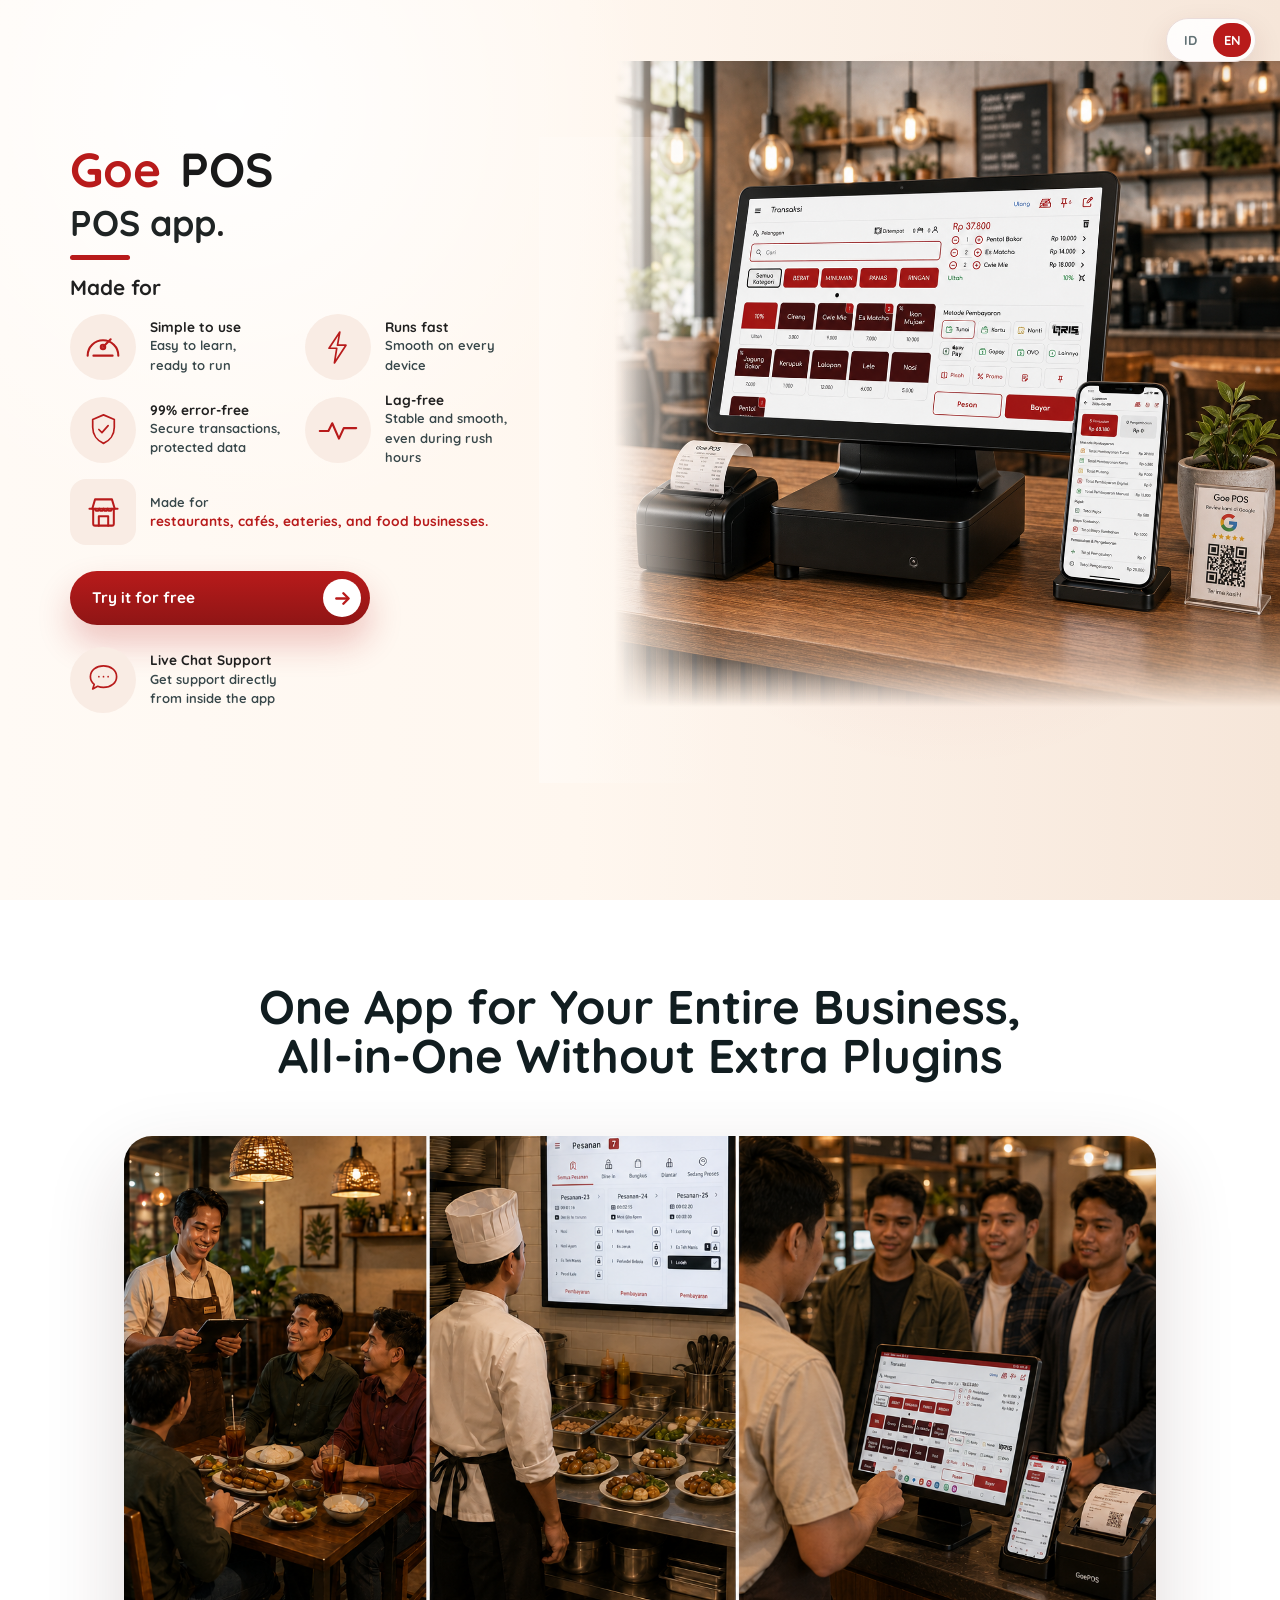
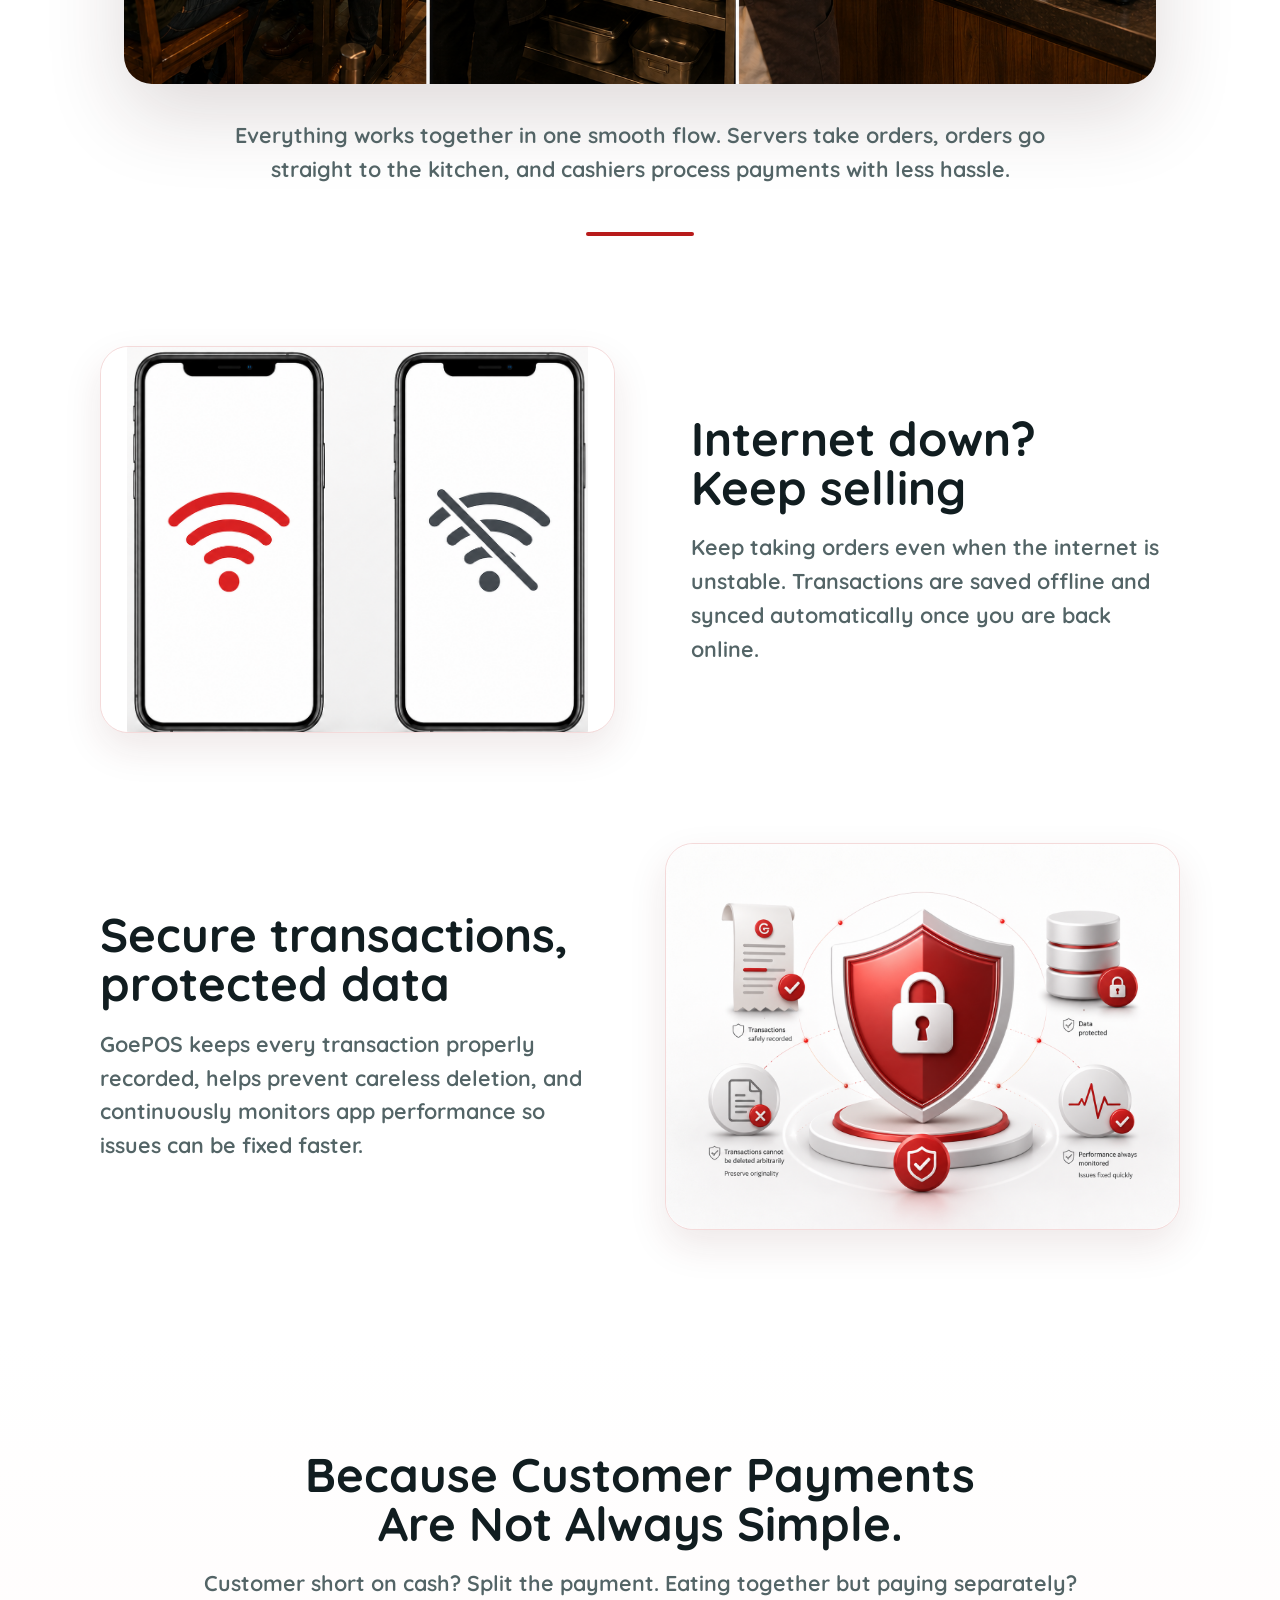
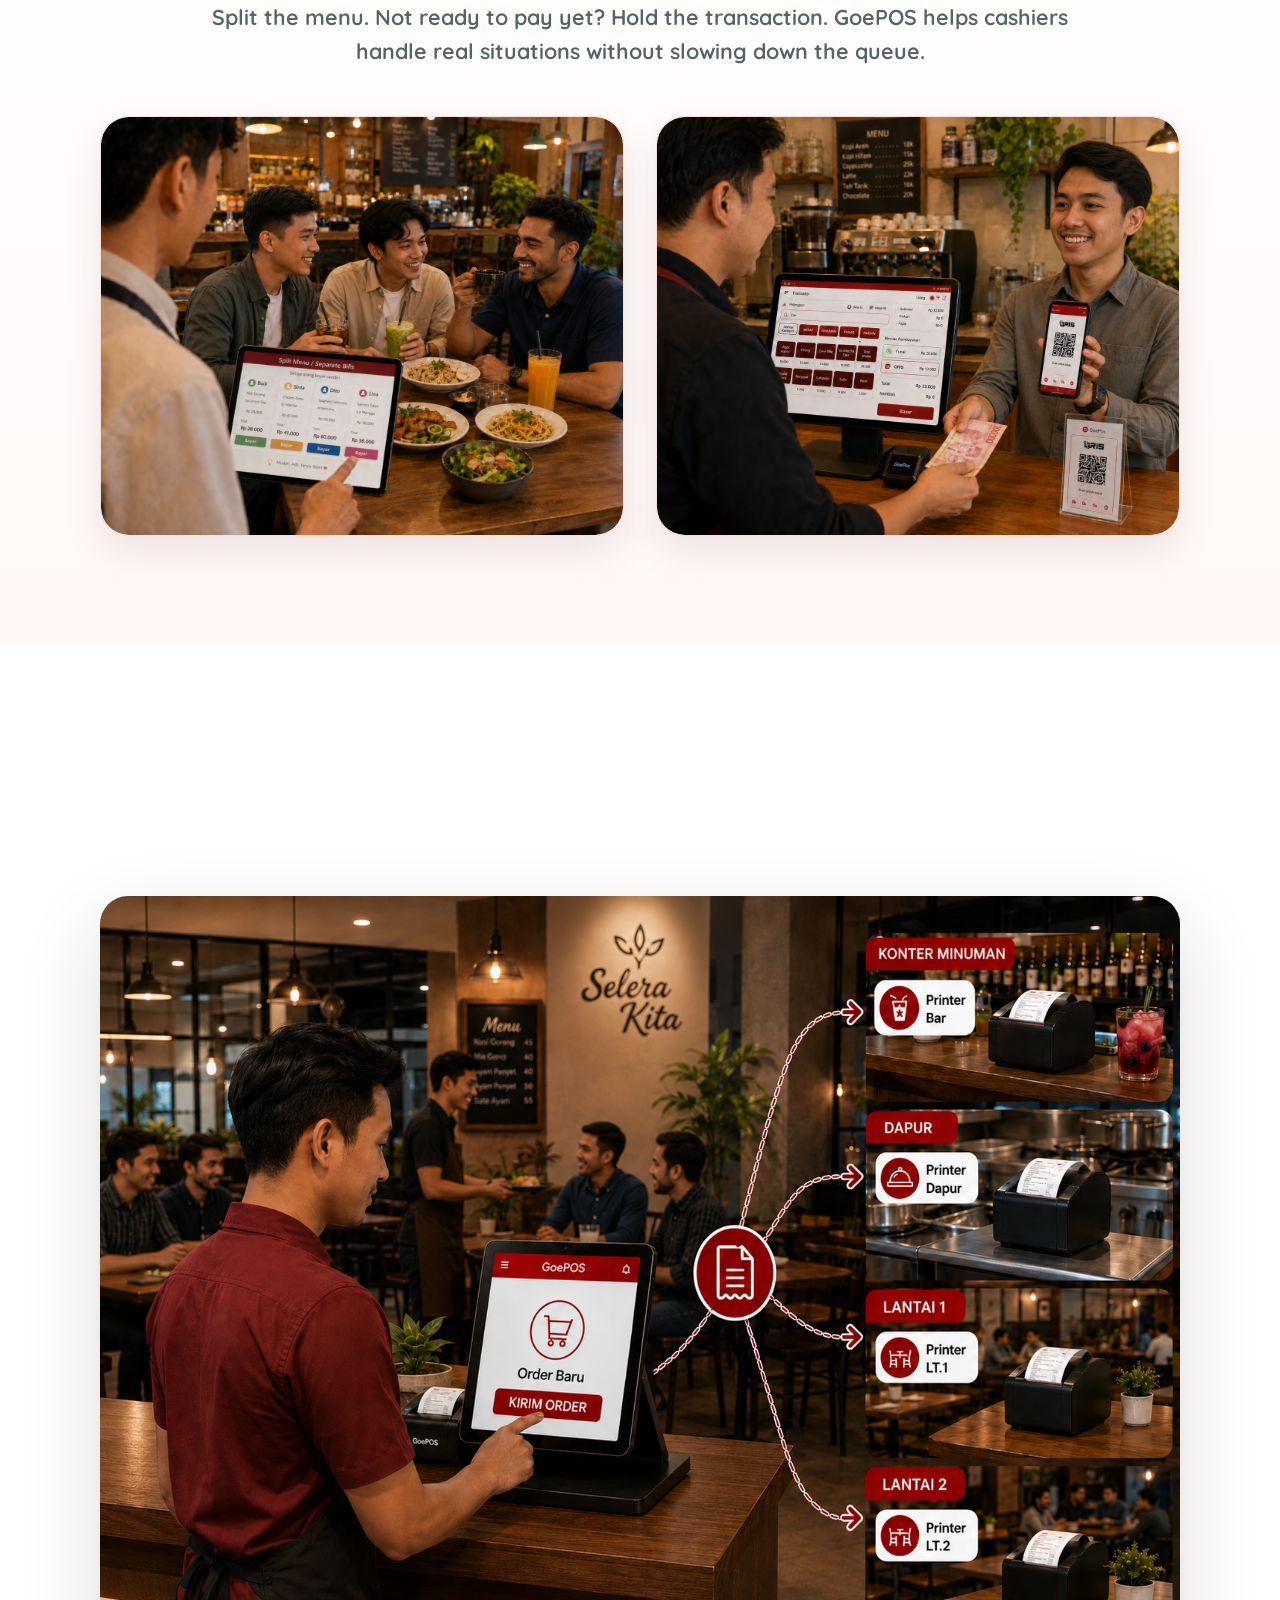
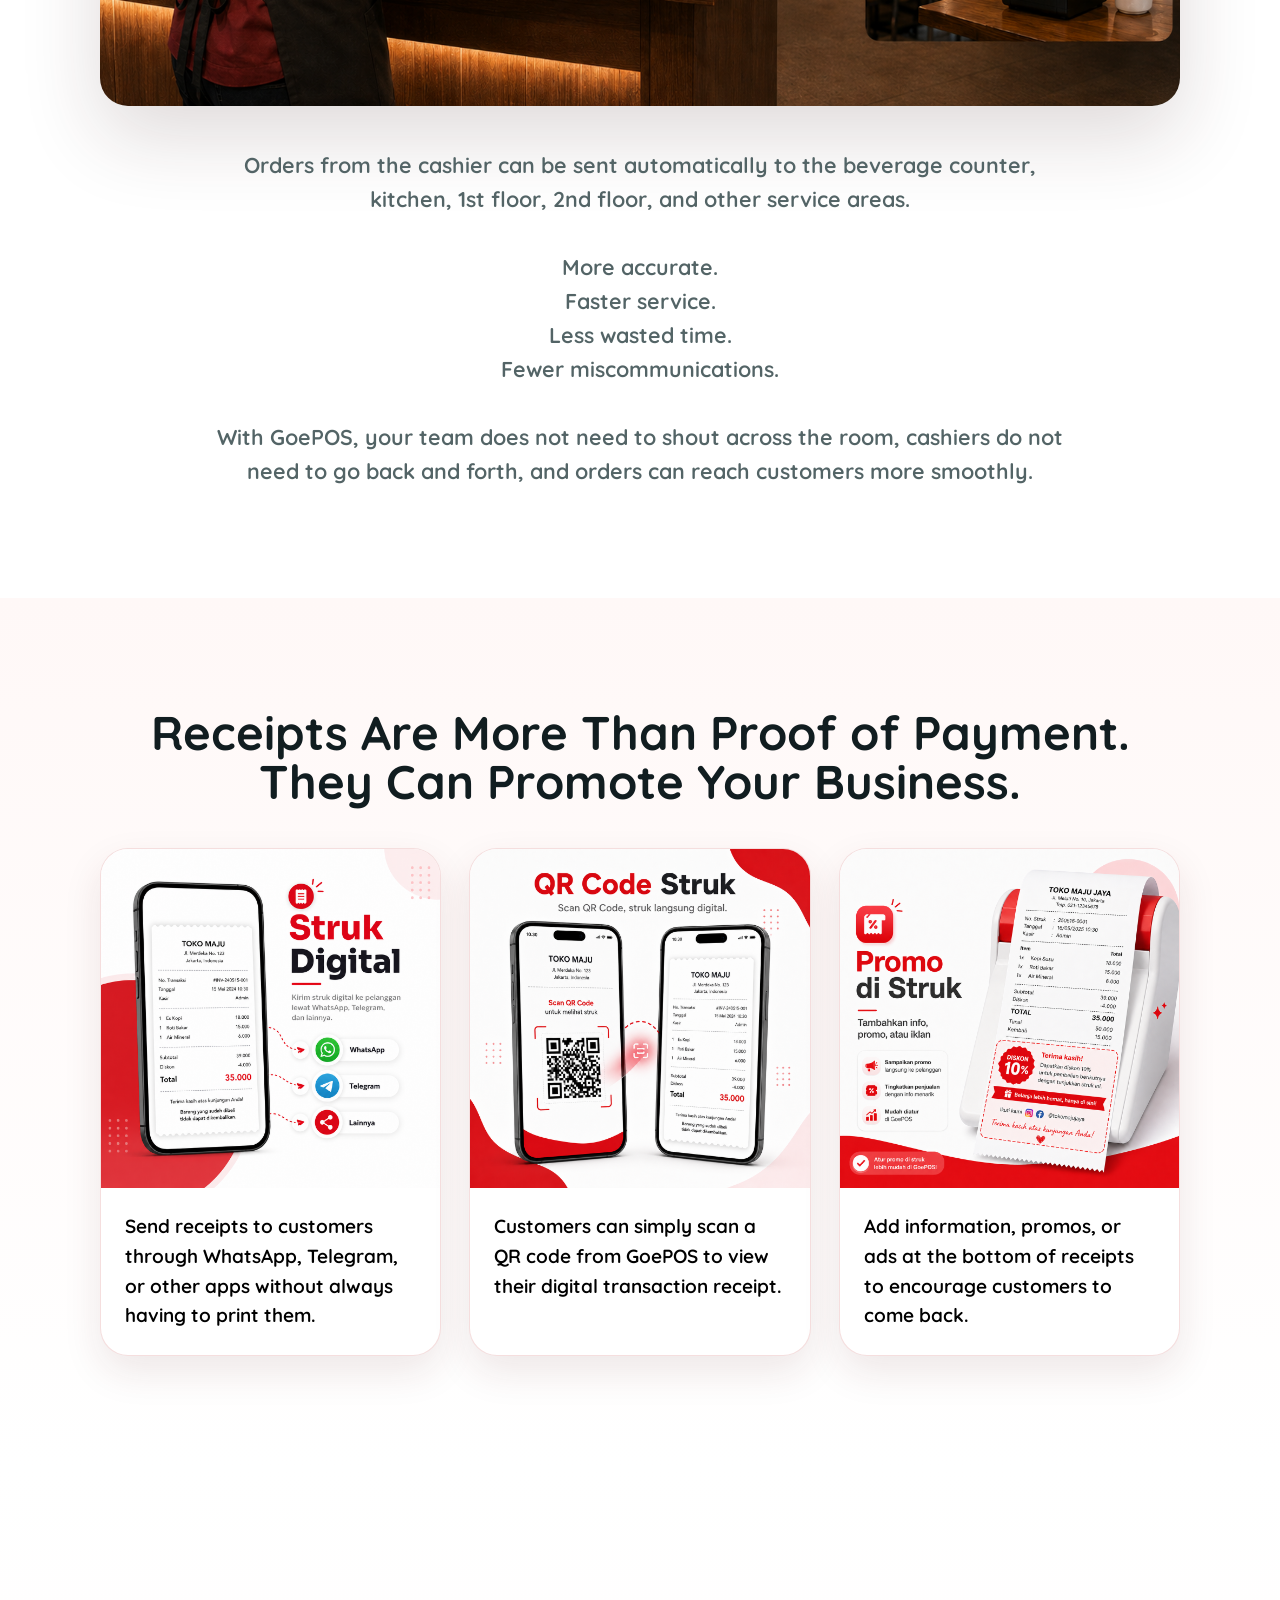
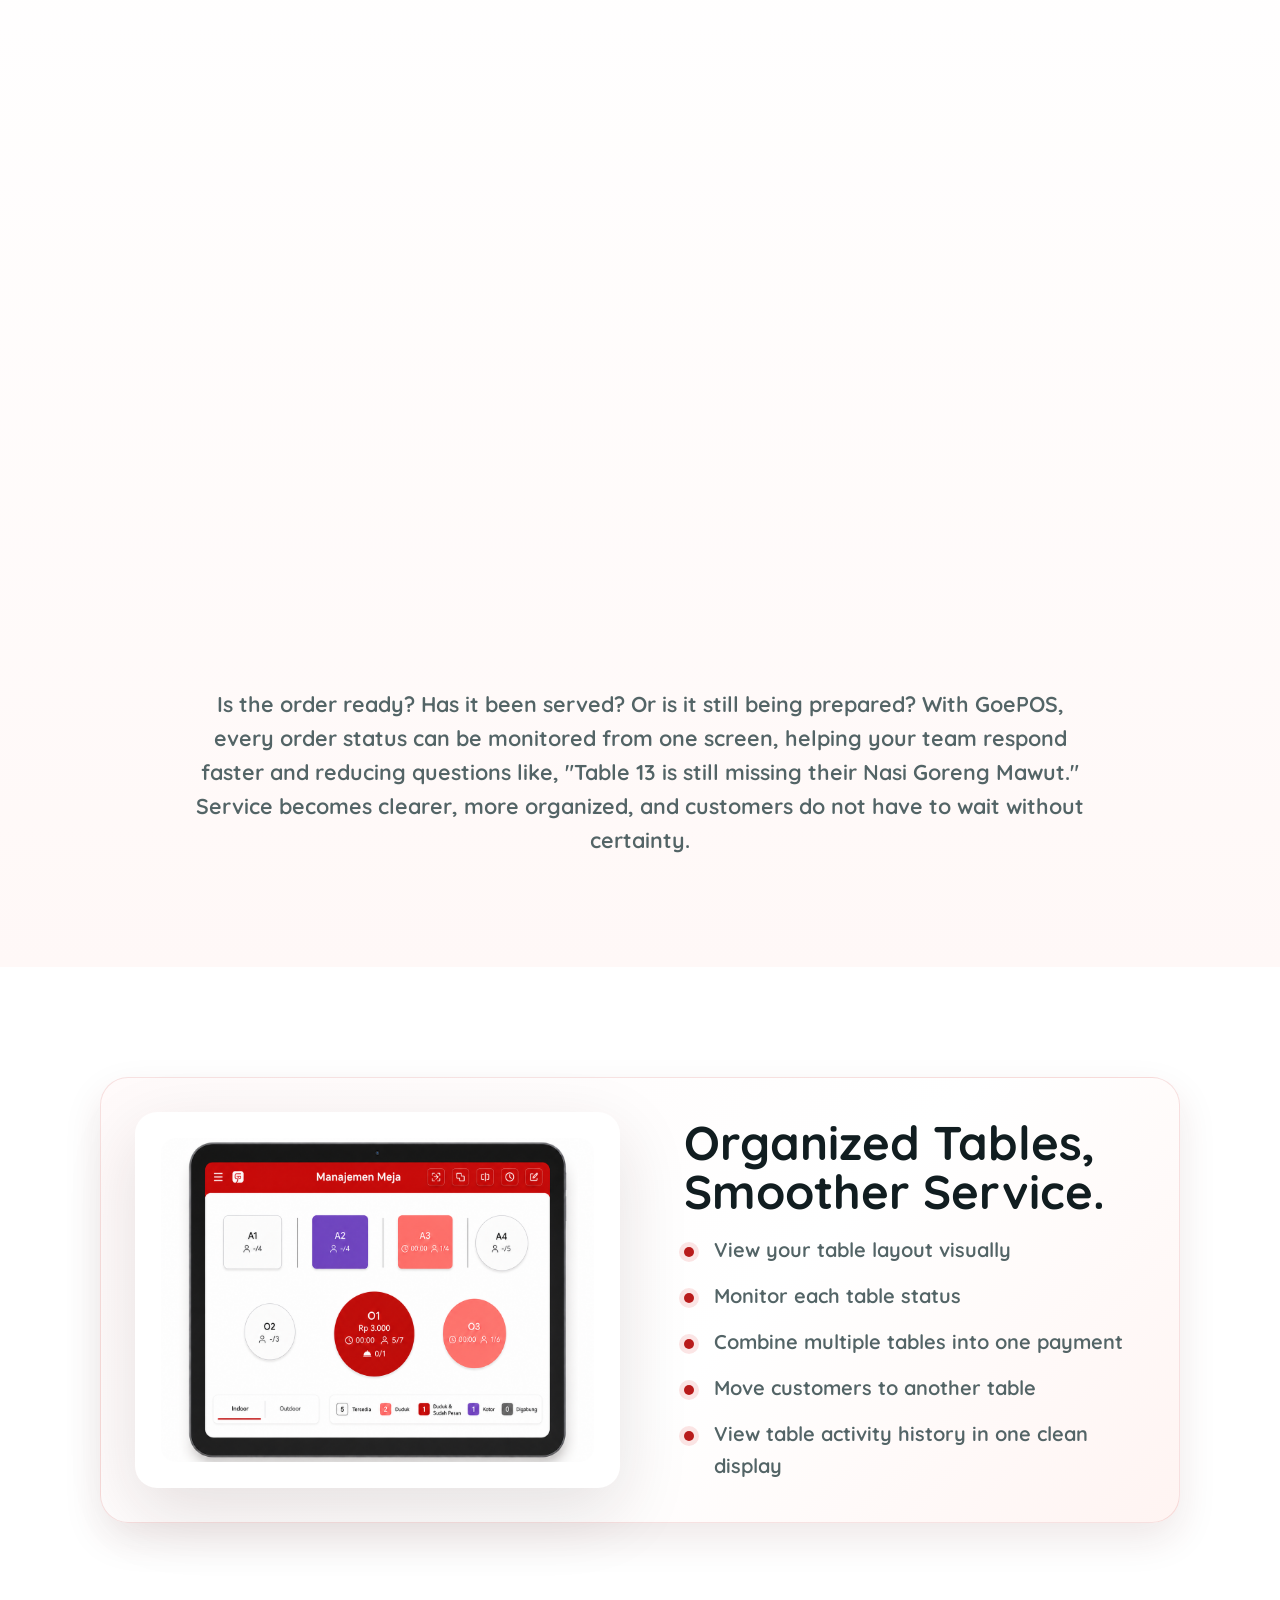
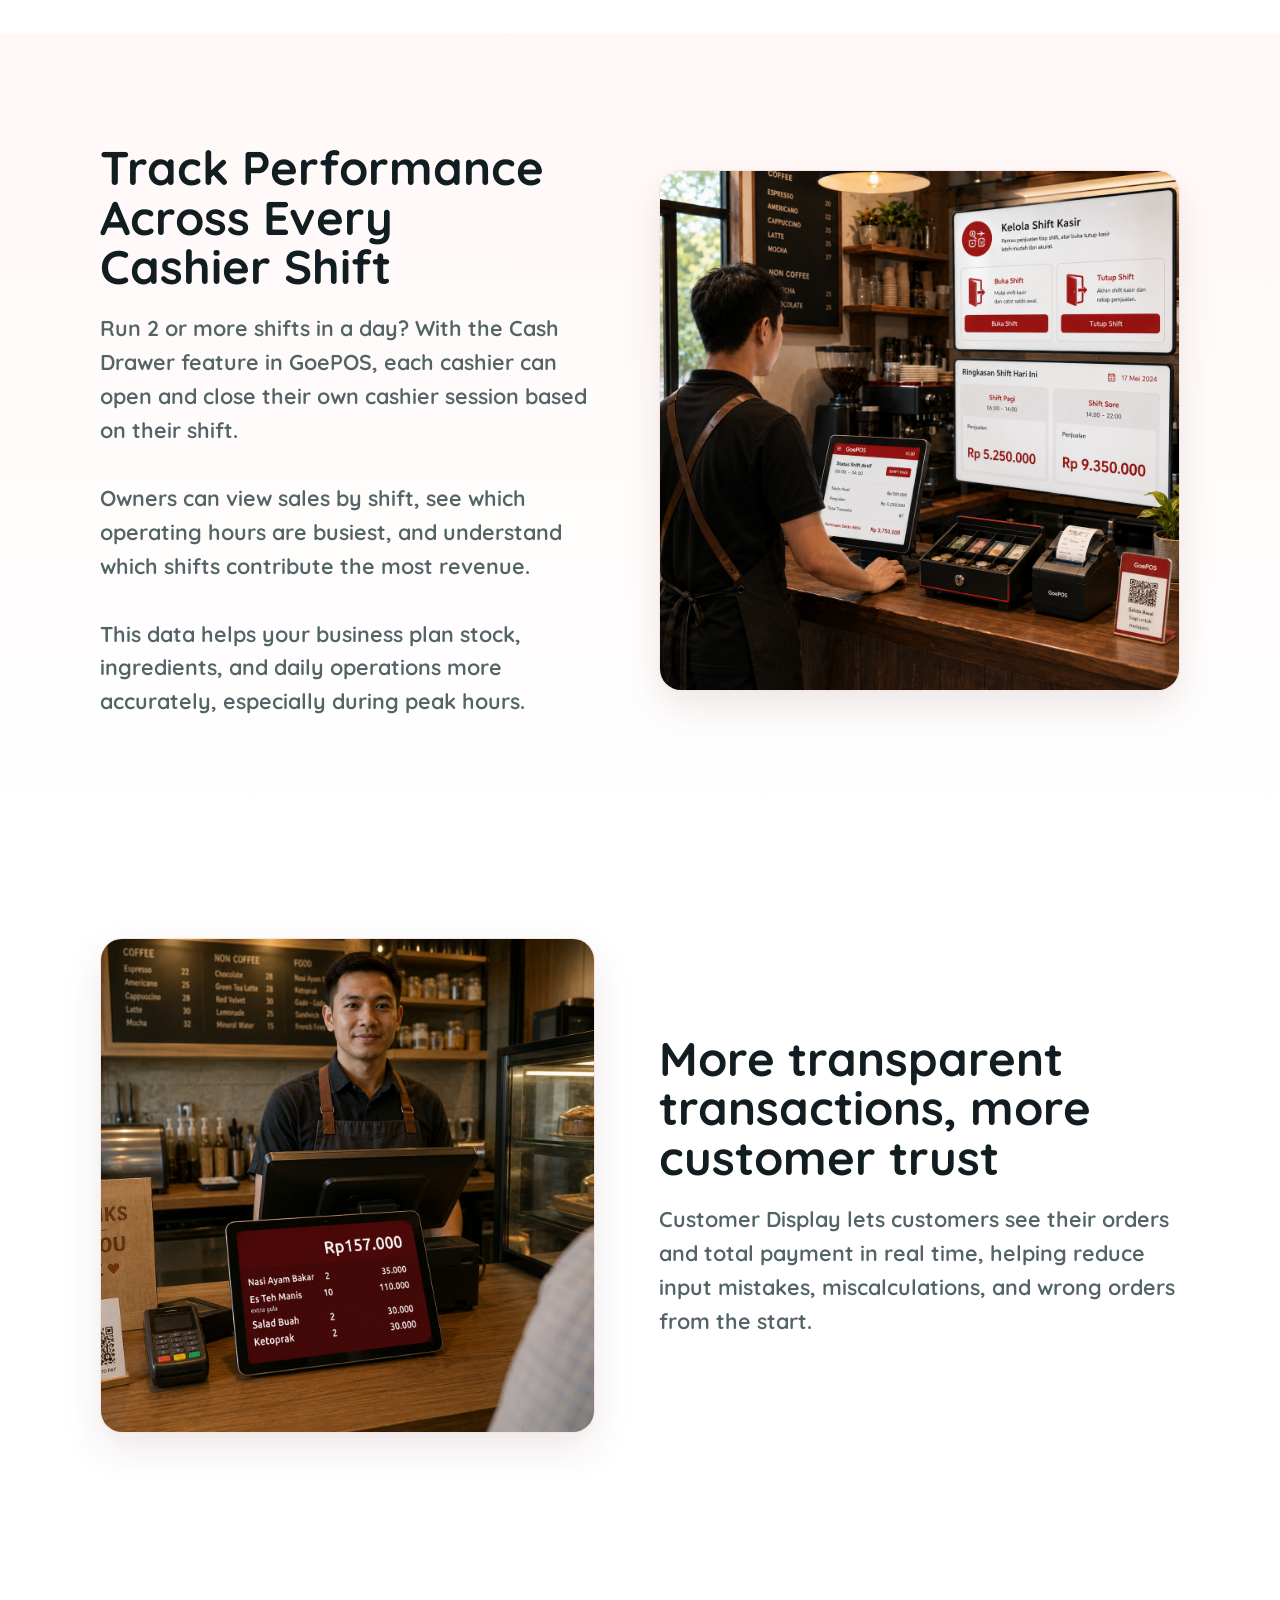
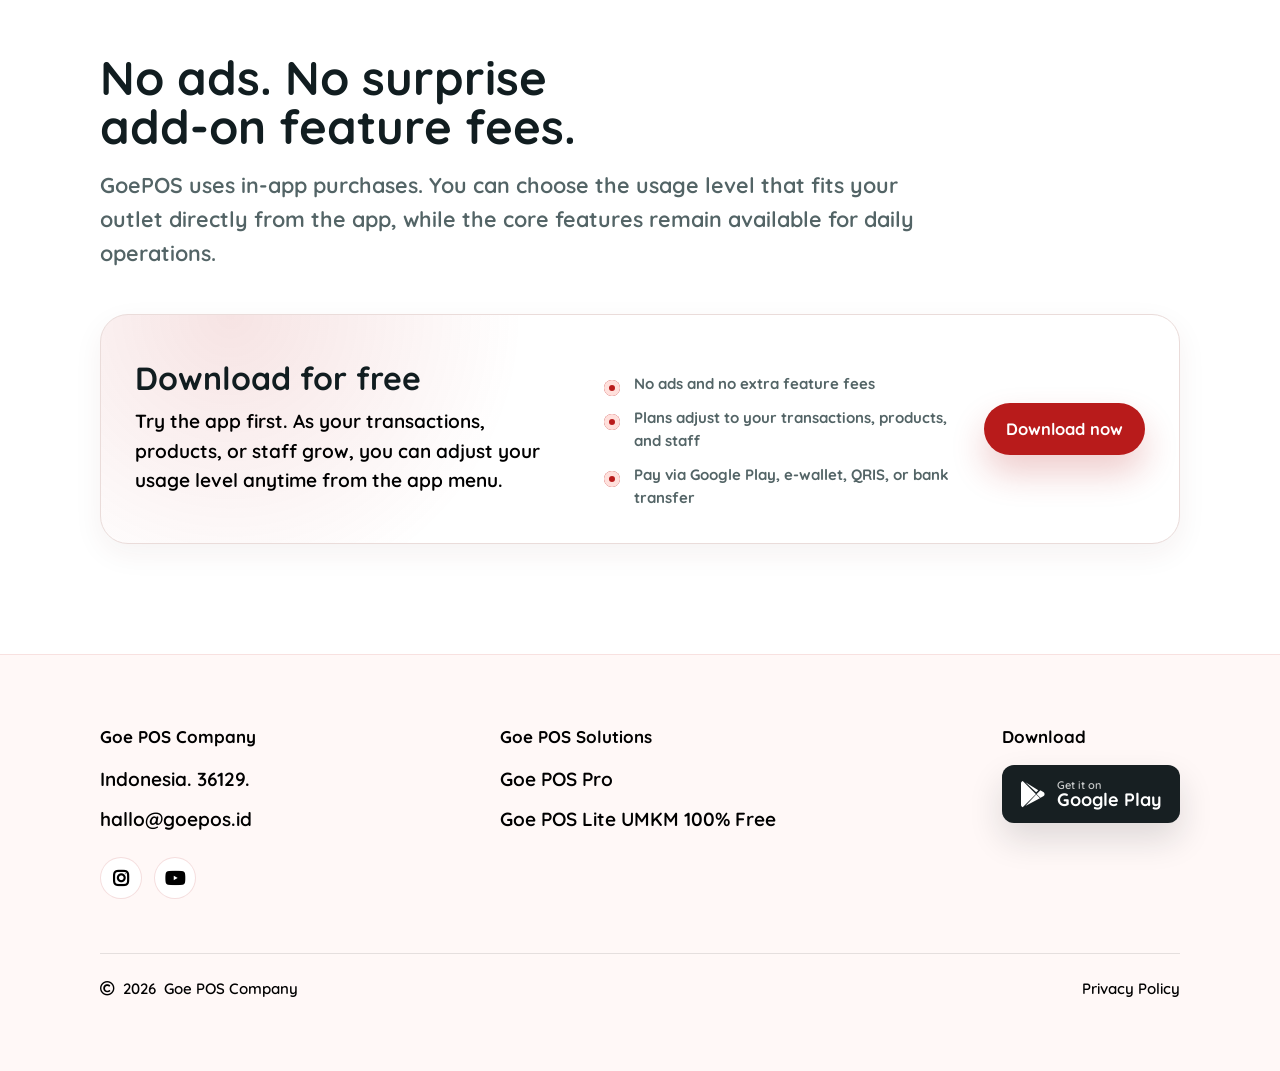
==== commit dd2c88e2: "fix hero" ====
--- a/index.html
+++ b/index.html
@@ -117,7 +117,7 @@
   </script>
 </head>
 <body>
-  <div class="language-switch" aria-label="Pilihan bahasa">
+  <div class="language-switch" aria-label="Language selection">
     <button type="button" data-lang-option="id">ID</button>
     <button type="button" data-lang-option="en">EN</button>
   </div>
@@ -256,7 +256,7 @@
         </div>
         <div class="chrome-style-showcase reveal">
           <figure class="spotlight-hero-image">
-            <img src="img/goepos-all-in-one-showcase.png" alt="GoePOS untuk kasir, order meja, dapur, dan operasional kuliner">
+            <img src="img/goepos-all-in-one-showcase.png" alt="GoePOS for cashier, table ordering, kitchen, and food service operations">
           </figure>
         </div>
         <p class="spotlight-description reveal" data-i18n="spotlightDescription">Waiter mencatat pesanan, dapur menyiapkan menu, dan kasir memproses pembayaran dalam satu alur operasional yang rapi</p>
@@ -268,7 +268,7 @@
       <div class="container">
         <div class="spotlight-offline-layout">
           <article class="spotlight-card spotlight-card-offline spotlight-media-card reveal">
-            <img class="spotlight-card-visual" src="img/goepos-offline-online-showcase.png" alt="GoePOS tetap berjalan saat internet tidak stabil">
+            <img class="spotlight-card-visual" src="img/goepos-offline-online-showcase.png" alt="GoePOS keeps transactions running when the internet connection is unstable">
           </article>
 
           <div class="spotlight-offline-copy reveal">
@@ -284,7 +284,7 @@
           </div>
 
           <article class="spotlight-card spotlight-media-card reveal">
-            <img class="spotlight-card-visual" src="img/goepos-security-showcase.png" alt="Transaksi aman dan data terlindungi di GoePOS">
+            <img class="spotlight-card-visual" src="img/goepos-security-showcase.png" alt="Secure transactions and protected data in GoePOS">
           </article>
         </div>
       </div>
@@ -299,10 +299,10 @@
 
         <div class="flexible-transaction-grid">
           <article class="flexible-transaction-card reveal">
-            <img src="img/goepos-split-bills-cafe.png" alt="Split menu dan separate bills di GoePOS">
+            <img src="img/goepos-split-bills-cafe.png" alt="Split menu and separate bills in GoePOS">
           </article>
           <article class="flexible-transaction-card reveal">
-            <img src="img/goepos-mixed-payment-cafe.png" alt="Pembayaran campuran tunai dan QRIS di GoePOS">
+            <img src="img/goepos-mixed-payment-cafe.png" alt="Mixed cash and QRIS payment in GoePOS">
           </article>
         </div>
       </div>
@@ -315,7 +315,7 @@
         </div>
 
         <figure class="team-routing-visual reveal">
-          <img src="img/goepos-order-routing-teams.png" alt="Order GoePOS terkirim otomatis ke konter minuman, dapur, lantai 1, dan lantai 2">
+          <img src="img/goepos-order-routing-teams.png" alt="GoePOS orders routed automatically to drink counter, kitchen, first floor, and second floor teams">
         </figure>
 
         <div class="team-routing-description reveal" data-i18n-html="teamRoutingText">
@@ -337,15 +337,15 @@
 
         <div class="receipt-promo-grid">
           <article class="receipt-promo-card reveal">
-            <img src="img/goepos-receipt-digital-share.png" alt="Struk digital GoePOS bisa dikirim melalui WhatsApp, Telegram, dan aplikasi lainnya">
+            <img src="img/goepos-receipt-digital-share.png" alt="GoePOS digital receipts can be shared through WhatsApp, Telegram, and other apps">
             <p data-i18n="receiptPromoShareText">Kirim struk ke pelanggan melalui WhatsApp, Telegram, atau aplikasi lainnya tanpa harus selalu mencetak</p>
           </article>
           <article class="receipt-promo-card reveal">
-            <img src="img/goepos-receipt-qr-code.png" alt="QR Code struk digital GoePOS">
+            <img src="img/goepos-receipt-qr-code.png" alt="QR code for a GoePOS digital receipt">
             <p data-i18n="receiptPromoQrText">Pelanggan cukup scan QR Code dari GoePOS untuk melihat struk transaksi secara digital</p>
           </article>
           <article class="receipt-promo-card reveal">
-            <img src="img/goepos-receipt-promo.png" alt="Promo dan iklan di bagian bawah struk GoePOS">
+            <img src="img/goepos-receipt-promo.png" alt="Promotions and ads at the bottom of a GoePOS receipt">
             <p data-i18n="receiptPromoAdText">Tambahkan info, promo, atau iklan di bagian bawah struk untuk mendorong pelanggan datang kembali</p>
           </article>
         </div>
@@ -360,7 +360,7 @@
 
         <div class="active-orders-grid">
           <article class="active-orders-card reveal">
-            <img src="img/goepos-active-orders-board.png" alt="Daftar pesanan aktif GoePOS dengan status item yang sedang diproses">
+            <img src="img/goepos-active-orders-board.png" alt="GoePOS active order list with item processing status">
           </article>
         </div>
 
@@ -372,7 +372,7 @@
       <div class="container">
         <article class="table-management-card reveal">
           <figure class="table-management-media">
-            <img src="img/goepos-table-management-showcase.png" alt="Tampilan manajemen meja GoePOS">
+            <img src="img/goepos-table-management-showcase.png" alt="GoePOS table management screen">
           </figure>
           <div class="table-management-copy">
             <h2 id="table-management-title" data-i18n="tableManagementTitle">Meja Rapi, Layanan Lancar.</h2>
@@ -396,7 +396,7 @@
             <p data-i18n-html="cashierShiftText">Punya 2 shift atau lebih dalam sehari? Dengan fitur Cash Drawer di GoePOS, setiap kasir bisa melakukan buka dan tutup kasir sesuai shift masing-masing.<br><br>Owner dapat melihat hasil penjualan per shift, mengetahui jam operasional mana yang lebih ramai, dan memahami shift mana yang memberi kontribusi penjualan lebih tinggi.<br><br>Data ini membantu bisnis mengatur stok, bahan baku, dan persiapan operasional dengan lebih tepat, terutama saat jam ramai.</p>
           </div>
           <figure class="cashier-shift-media">
-            <img src="img/goepos-cash-drawer-shift.png" alt="Ilustrasi fitur Cash Drawer GoePOS untuk memantau performa shift kasir">
+            <img src="img/goepos-cash-drawer-shift.png" alt="GoePOS Cash Drawer feature for monitoring cashier shift performance">
           </figure>
         </article>
       </div>
@@ -406,7 +406,7 @@
       <div class="container">
         <article class="cashier-shift-card customer-display-card reveal">
           <figure class="cashier-shift-media">
-            <img src="img/goepos-customer-display.png" alt="Customer display GoePOS menampilkan pesanan dan total pembayaran kepada pelanggan">
+            <img src="img/goepos-customer-display.png" alt="GoePOS customer display showing orders and total payment to customers">
           </figure>
           <div class="cashier-shift-copy">
             <h2 id="customer-display-title" data-i18n="customerDisplayTitle">Transaksi lebih transparan, pelanggan lebih percaya</h2>
@@ -484,7 +484,7 @@
         <span>2026</span>
         <span>Goe POS Company</span>
       </div>
-      <a href="https://goepos.id/privacypolicy" target="_blank" rel="noopener">Privacy Policy</a>
+      <a href="https://goepos.id/privacypolicy.html" target="_blank" rel="noopener">Privacy Policy</a>
     </div>
   </footer>
 
--- a/css/landing.css
+++ b/css/landing.css
@@ -3137,8 +3137,9 @@
 
 /* Hero refinements requested after visual review. */
 .goepos-hero-container {
-  width: 100%;
-  padding: 20px 0 0 78px;
+  width: min(1480px, calc(100% - 96px));
+  margin: 0 auto;
+  padding: 20px 0 0;
   grid-template-columns: minmax(430px, 0.78fr) minmax(0, 1.22fr);
   gap: 10px;
 }
@@ -3334,6 +3335,7 @@
 
 @media (max-width: 1280px) {
   .goepos-hero-container {
+    width: 100%;
     padding-left: 56px;
   }
 
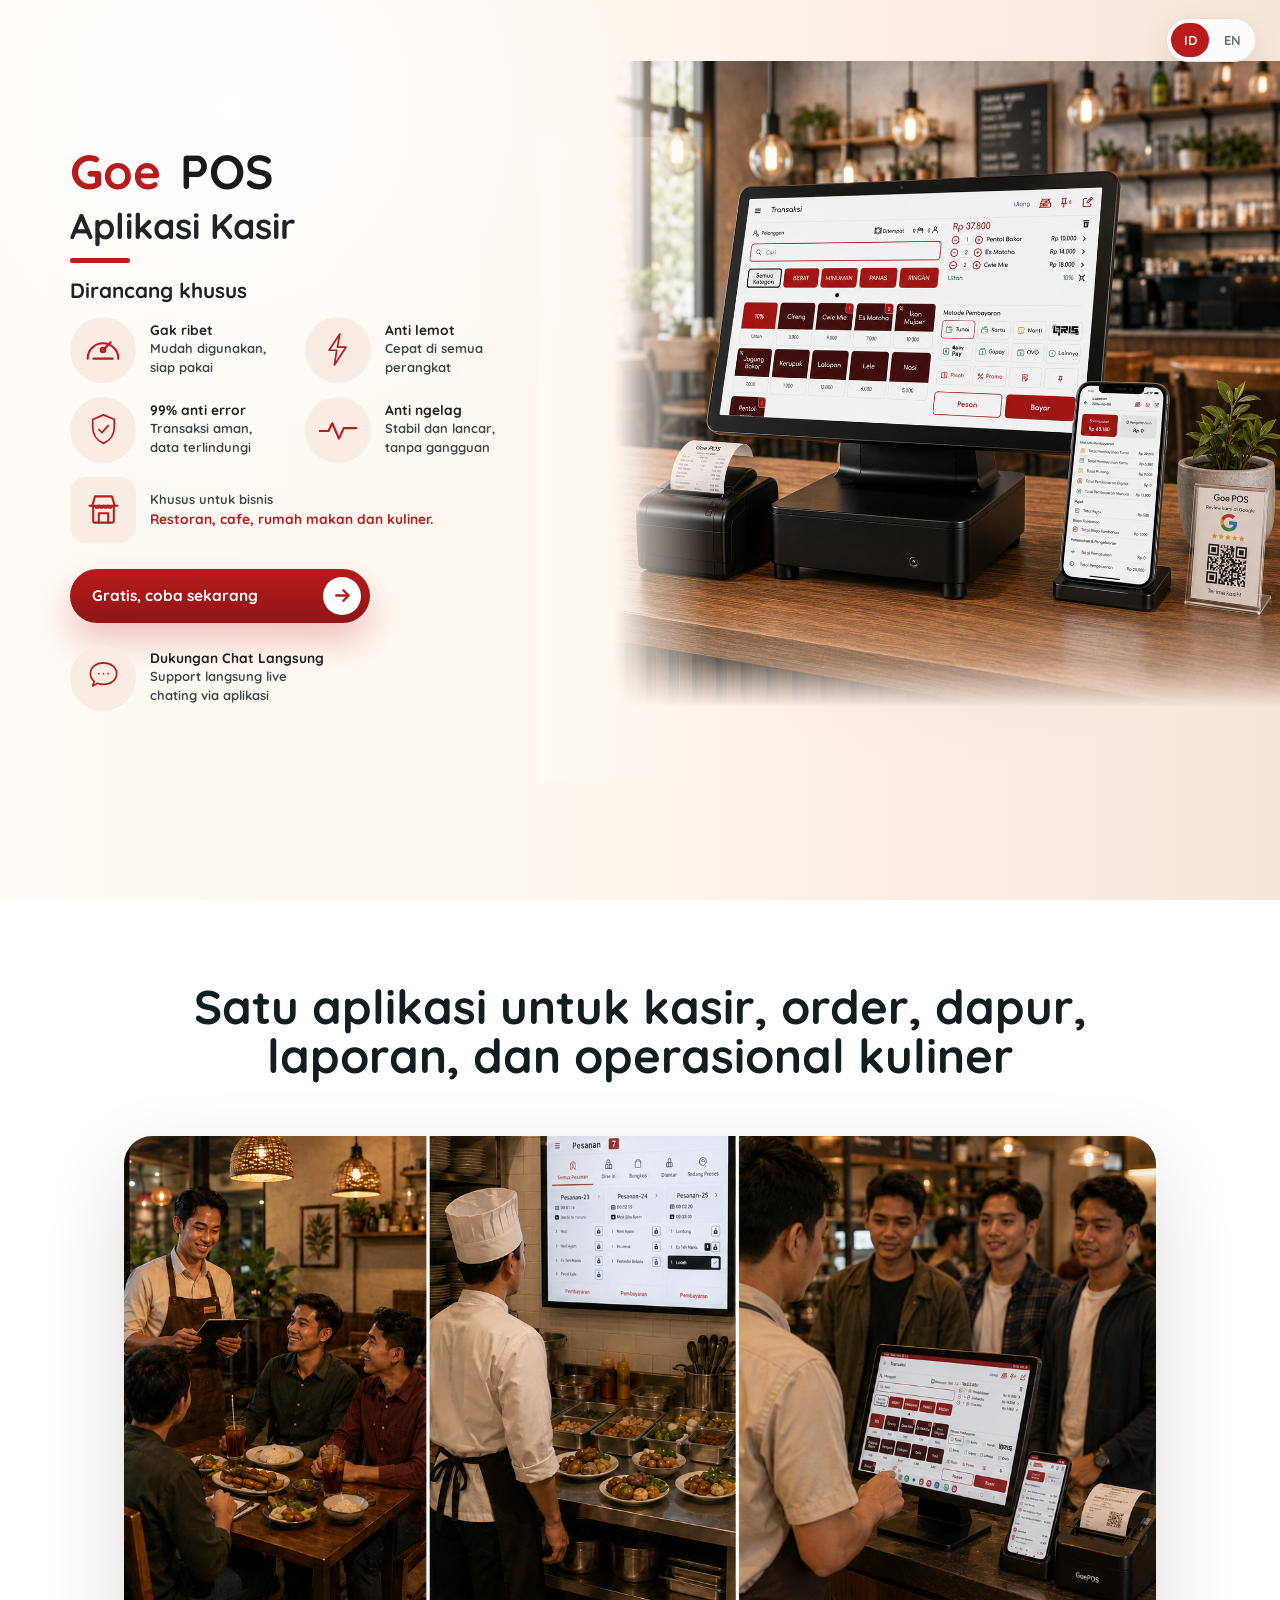
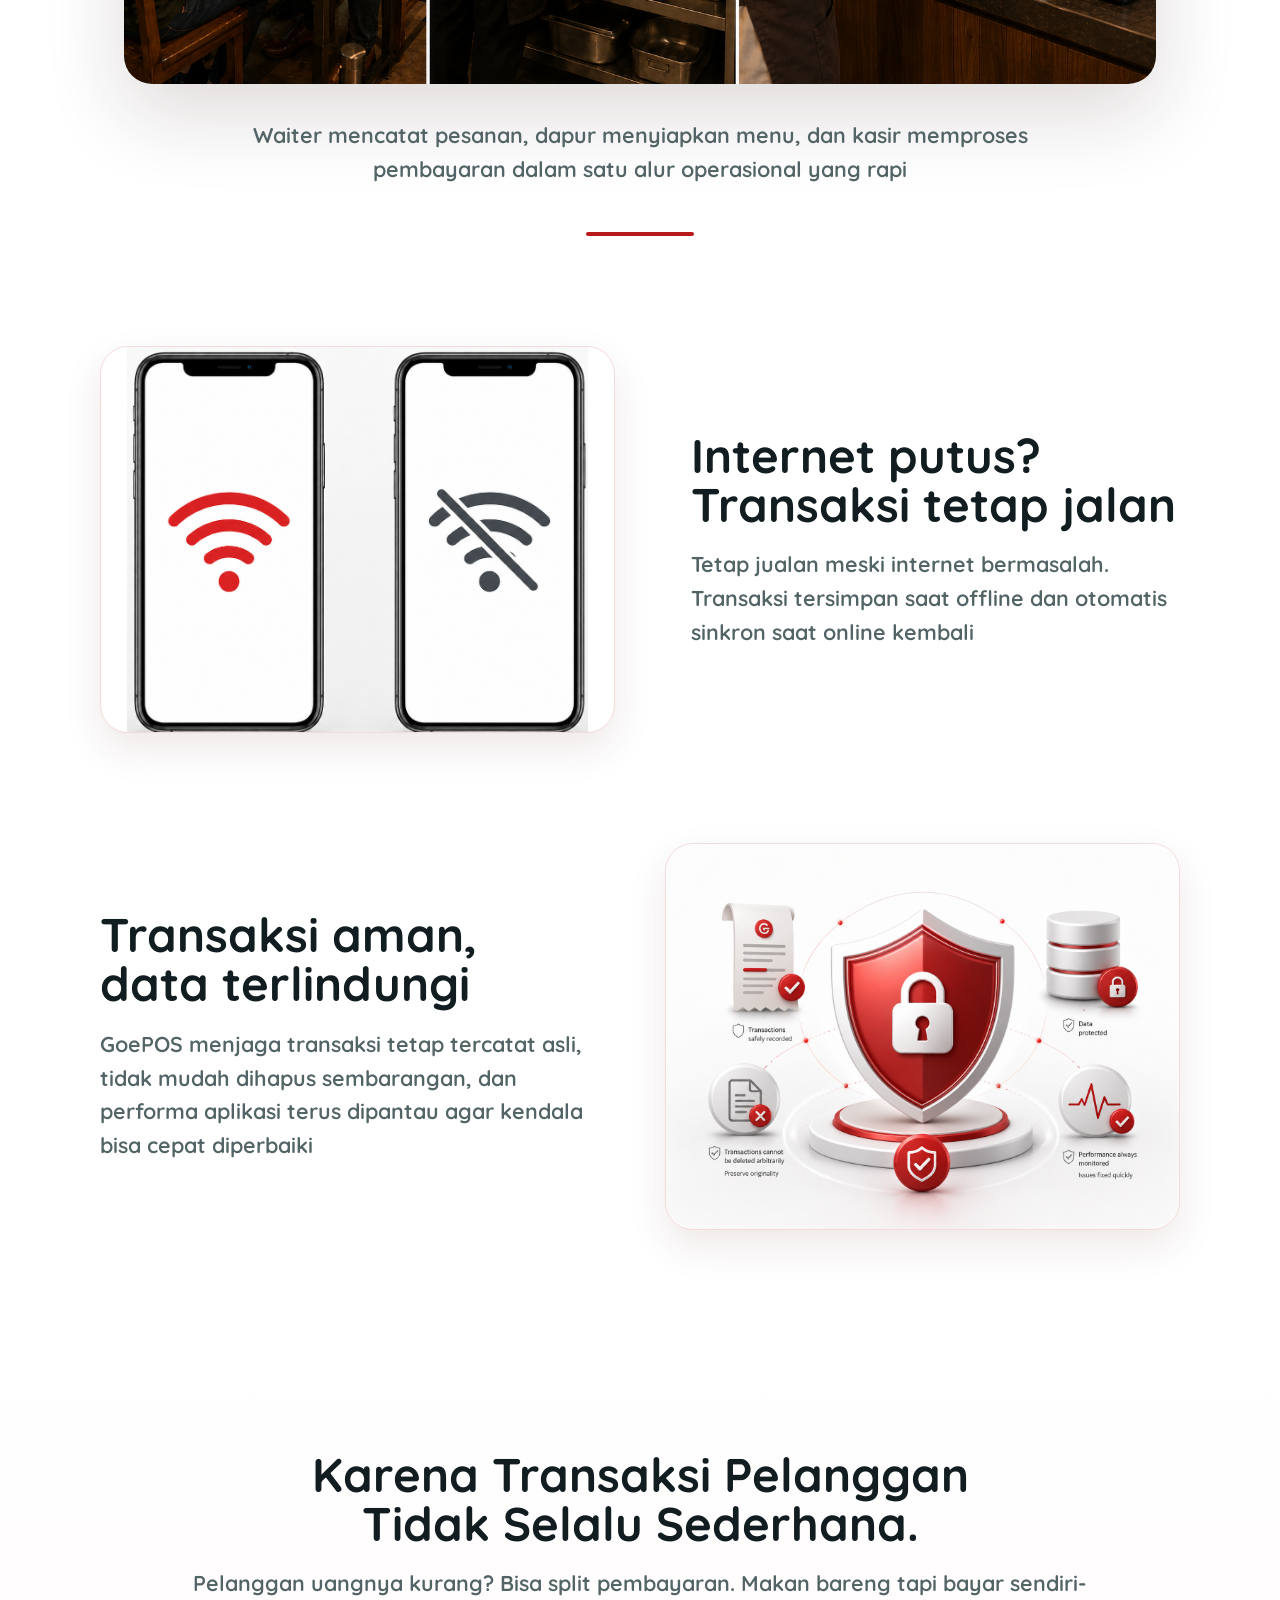
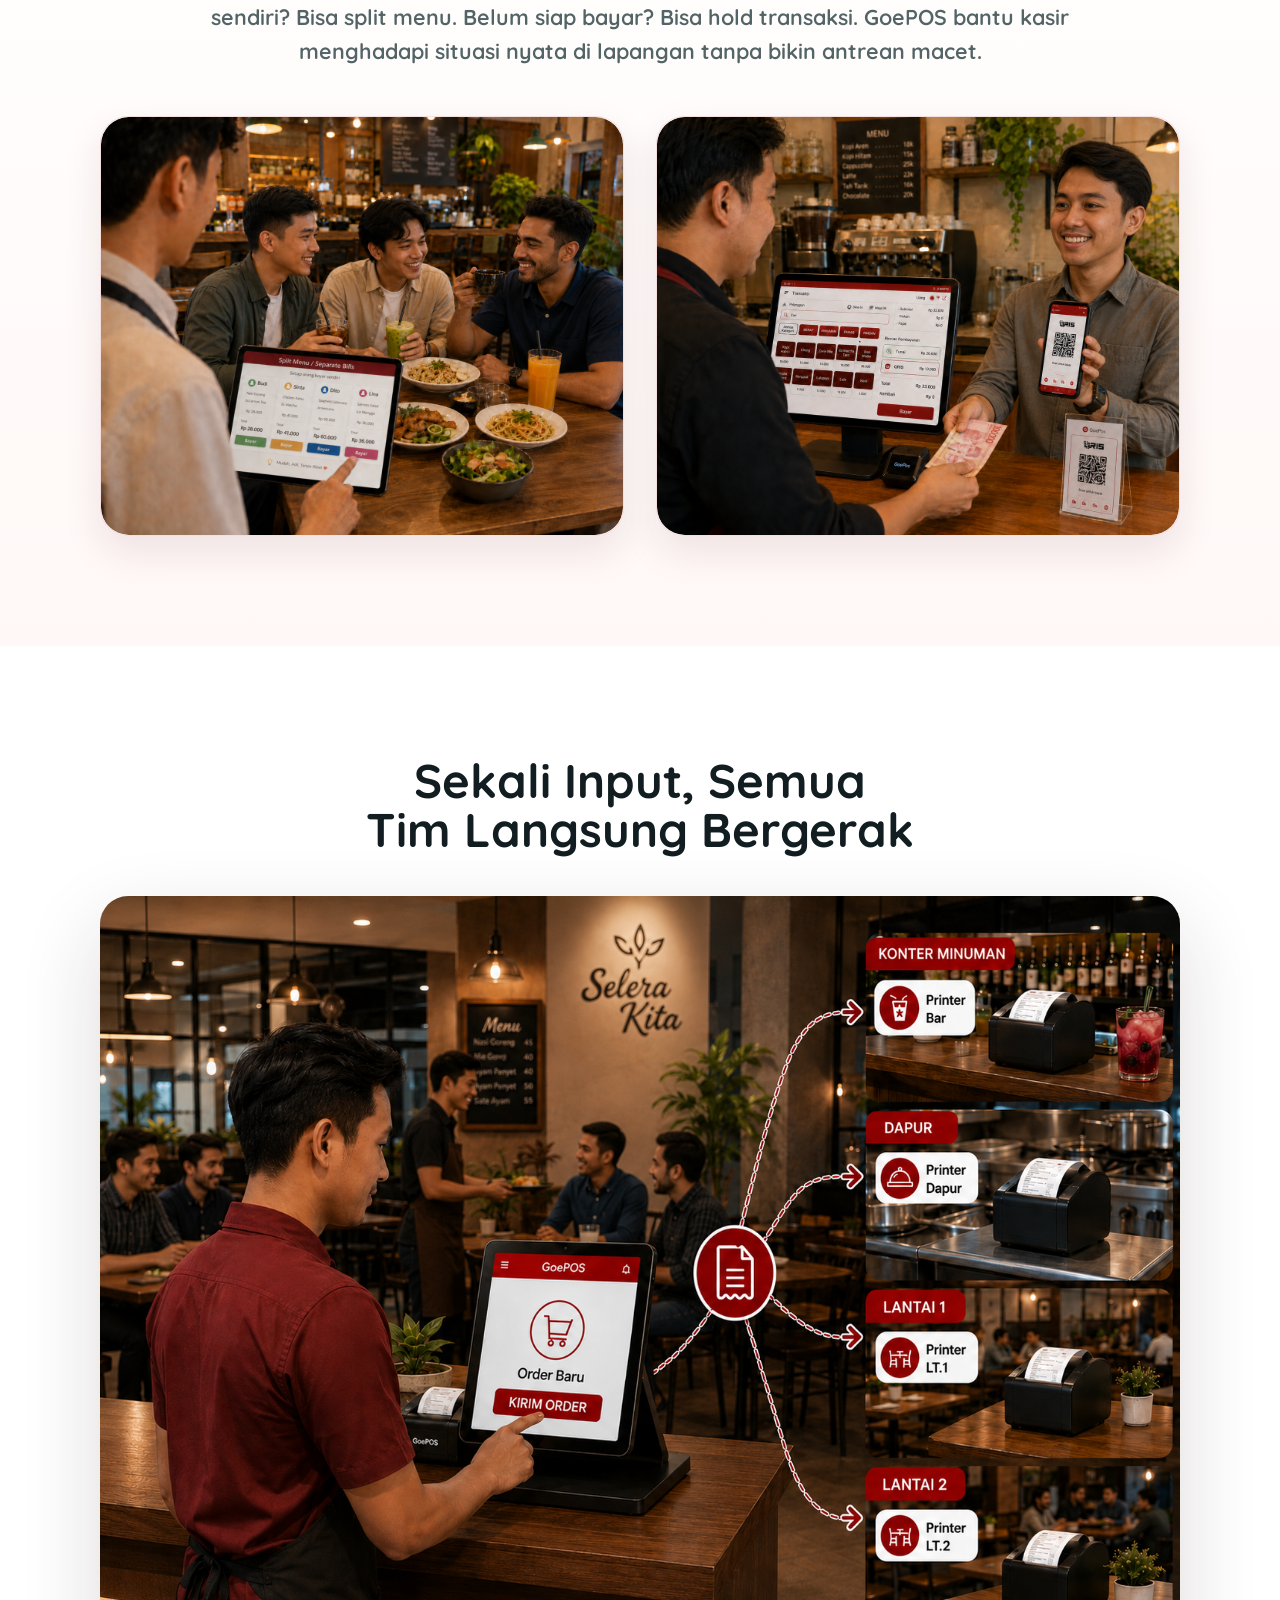
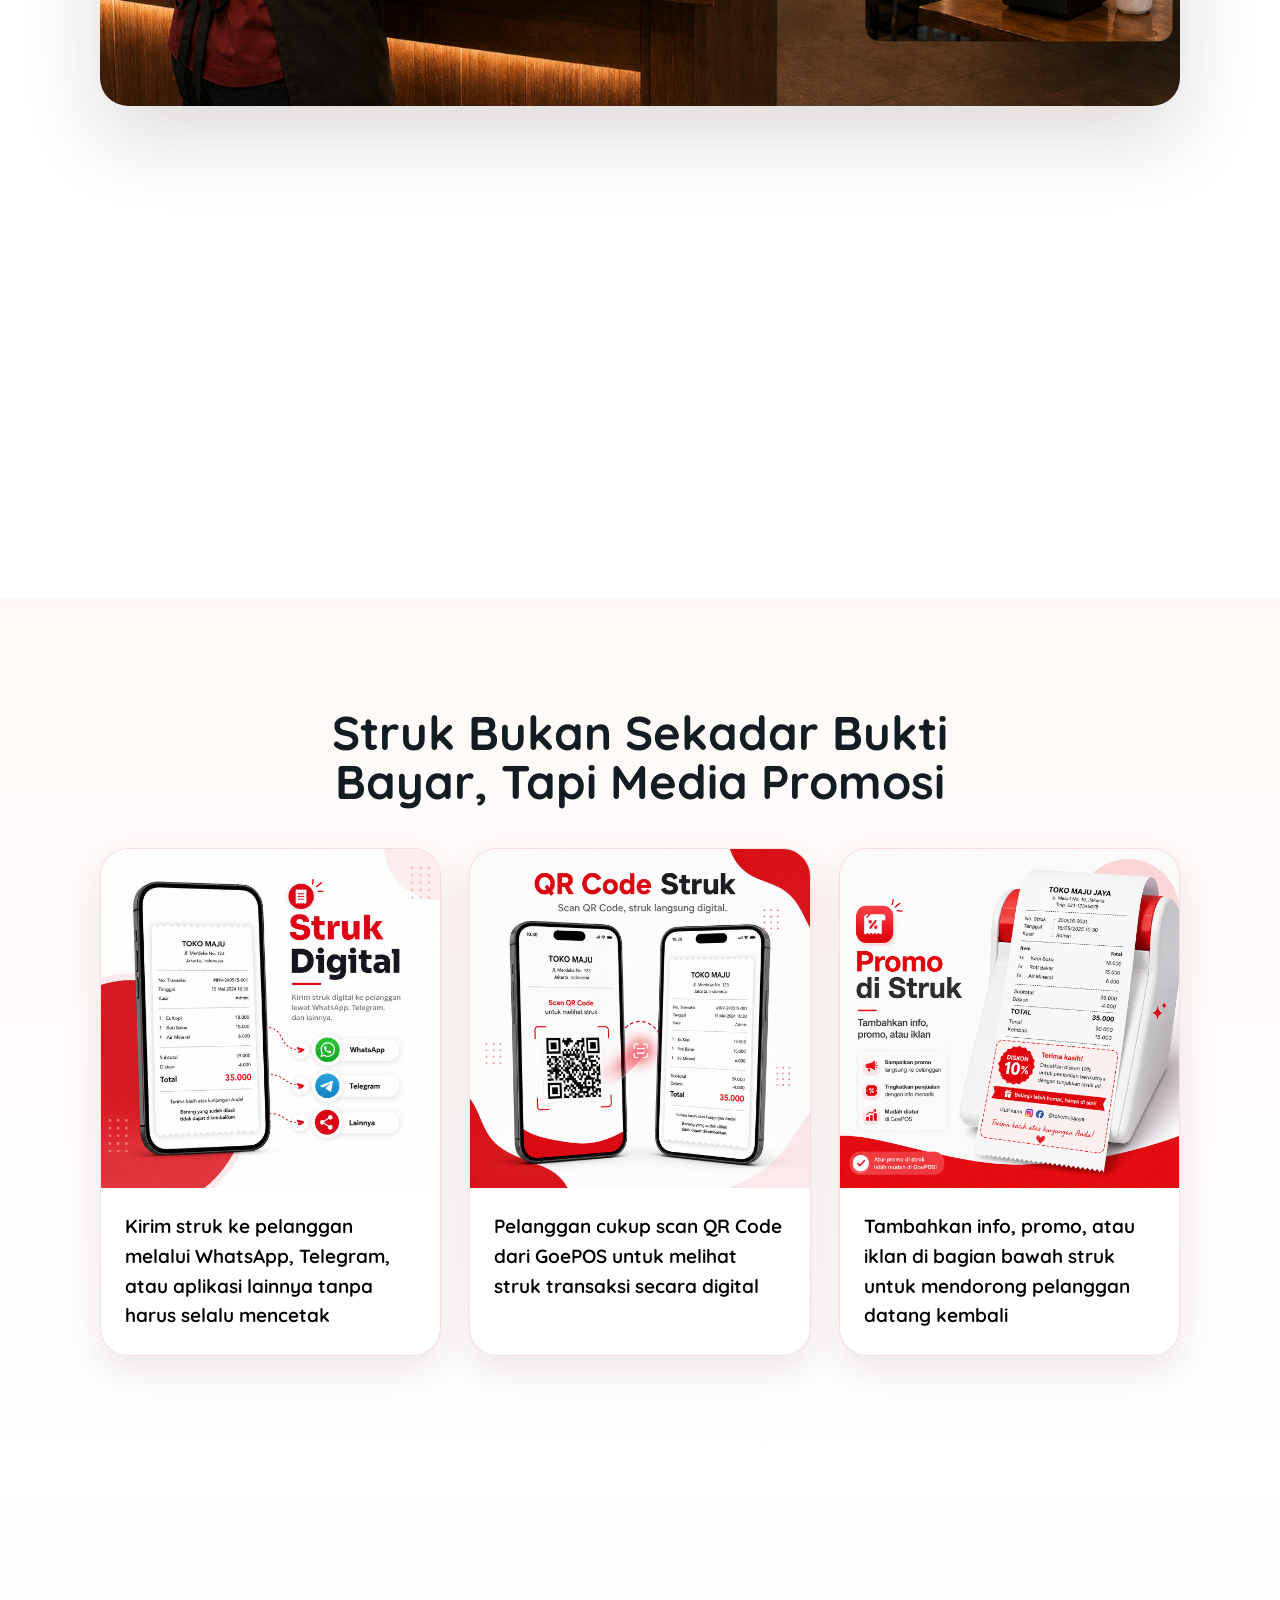
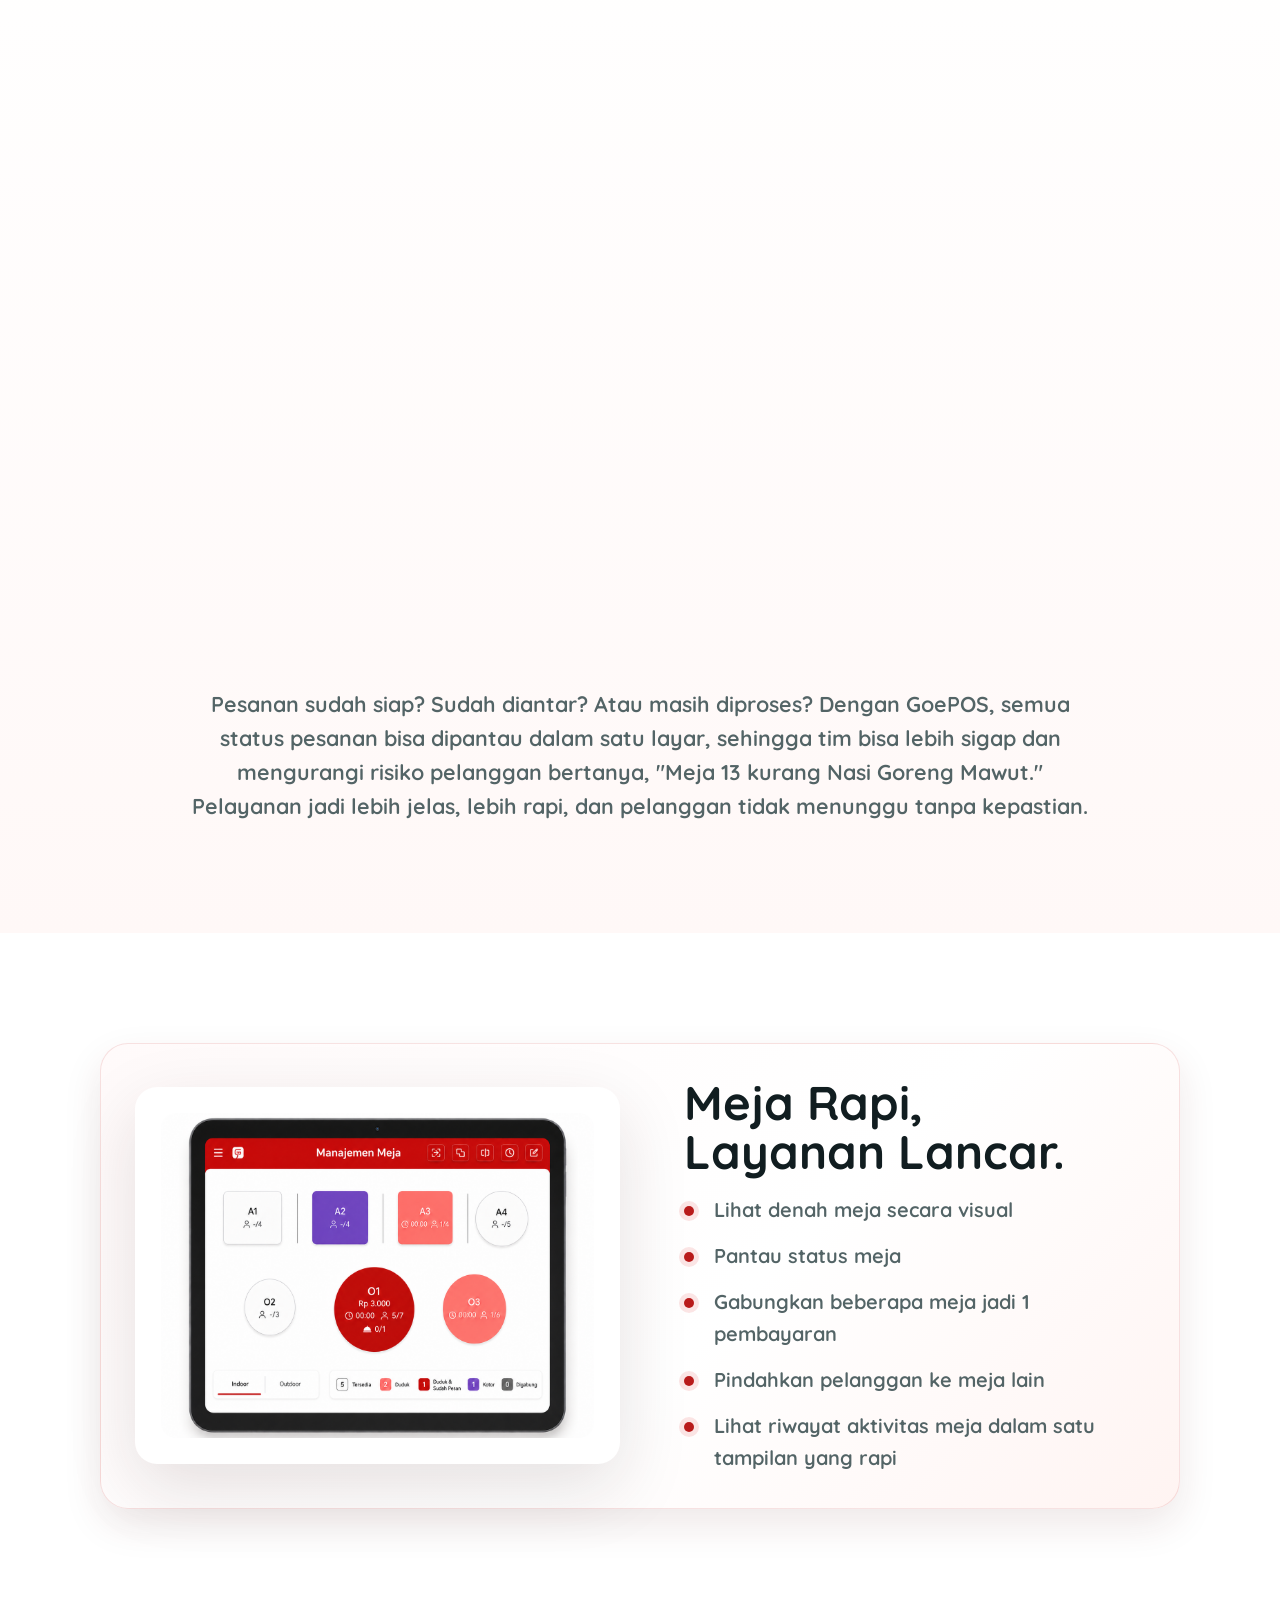
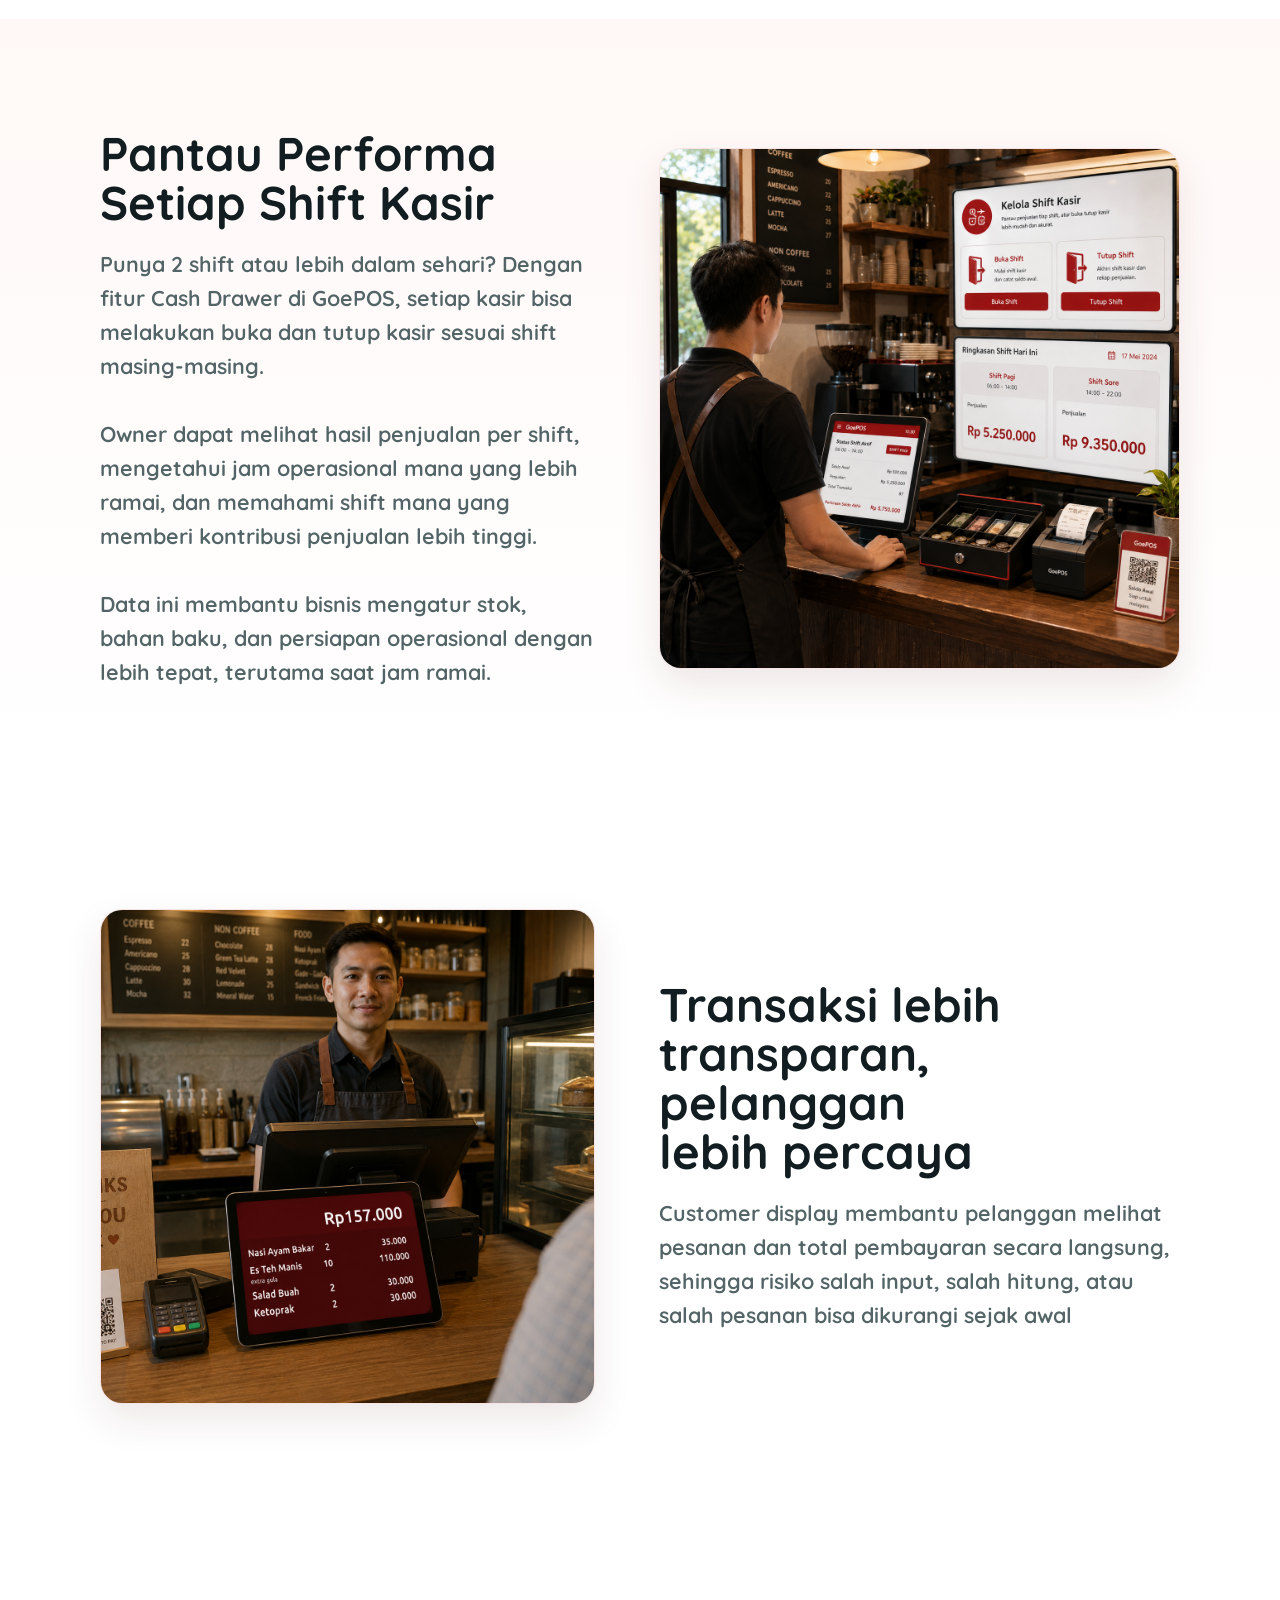
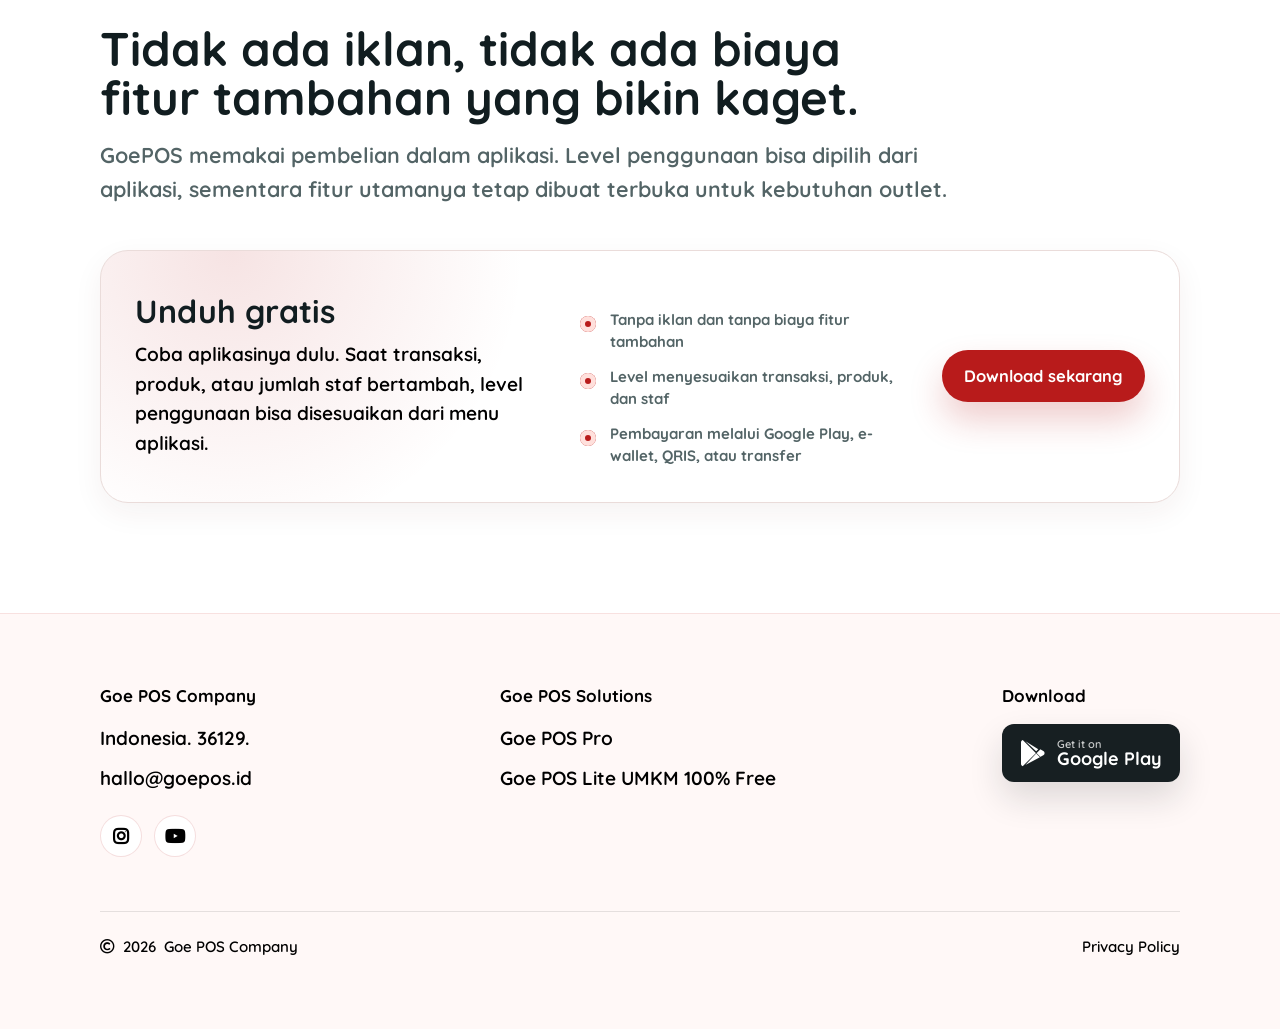
==== commit b35abc9e: "done redesain web" ====
--- a/index.html
+++ b/index.html
@@ -1,31 +1,31 @@
 <!doctype html>
-<html lang="en" data-lang="en">
+<html lang="id" data-lang="id">
 <head>
   <meta charset="utf-8">
   <meta http-equiv="x-ua-compatible" content="ie=edge">
   <meta name="viewport" content="width=device-width, initial-scale=1">
-  <title>GoePOS - Cloud POS App for Food and Beverage Businesses</title>
-  <meta name="description" content="GoePOS is a cloud POS app for restaurants, cafes, eateries, food trucks, and culinary businesses. Works online and offline with ordering, kitchen, stock, reports, and multi-user access.">
+  <title>GoePOS - Aplikasi Kasir untuk Restoran, Kafe, dan Bisnis Kuliner</title>
+  <meta name="description" content="GoePOS adalah aplikasi kasir untuk restoran, kafe, food truck, dan bisnis kuliner. Bisa online dan offline dengan fitur order, dapur, stok, laporan, dan multi-user.">
   <meta name="robots" content="index, follow">
   <meta name="theme-color" content="#B81B1B">
   <link rel="canonical" href="https://goepos.id/">
-  <link rel="alternate" hreflang="en" href="https://goepos.id/">
-  <link rel="alternate" hreflang="id" href="https://goepos.id/id.html">
+  <link rel="alternate" hreflang="id" href="https://goepos.id/">
+  <link rel="alternate" hreflang="en" href="https://goepos.id/en.html">
   <link rel="alternate" hreflang="x-default" href="https://goepos.id/">
   <meta property="og:type" content="website">
-  <meta property="og:locale" content="en_US">
-  <meta property="og:locale:alternate" content="id_ID">
+  <meta property="og:locale" content="id_ID">
+  <meta property="og:locale:alternate" content="en_US">
   <meta property="og:site_name" content="GoePOS">
-  <meta property="og:title" content="GoePOS - Cloud POS App for Food and Beverage Businesses">
-  <meta property="og:description" content="A cloud POS app for restaurants, cafes, eateries, food trucks, and culinary businesses. Works online and offline with ordering, kitchen, stock, reports, and multi-user access.">
+  <meta property="og:title" content="GoePOS - Aplikasi Kasir untuk Restoran, Kafe, dan Bisnis Kuliner">
+  <meta property="og:description" content="Aplikasi kasir untuk restoran, kafe, rumah makan, dan bisnis kuliner. Tetap berjalan online maupun offline, lengkap dengan order, dapur, stok, laporan, dan multi-user.">
   <meta property="og:url" content="https://goepos.id/">
   <meta property="og:image" content="https://goepos.id/img/goepos-hero-cafe-devices.png">
-  <meta property="og:image:alt" content="GoePOS running across multiple devices for restaurant and cafe operations">
+  <meta property="og:image:alt" content="Tampilan GoePOS di beberapa perangkat untuk operasional restoran dan kafe">
   <meta name="twitter:card" content="summary_large_image">
-  <meta name="twitter:title" content="GoePOS - Cloud POS App for Food and Beverage Businesses">
-  <meta name="twitter:description" content="A cloud POS app for restaurants, cafes, eateries, food trucks, and culinary businesses. Works online and offline.">
+  <meta name="twitter:title" content="GoePOS - Aplikasi Kasir untuk Restoran, Kafe, dan Bisnis Kuliner">
+  <meta name="twitter:description" content="Aplikasi kasir untuk restoran, kafe, rumah makan, dan bisnis kuliner. Bisa online dan offline dengan fitur operasional lengkap.">
   <meta name="twitter:image" content="https://goepos.id/img/goepos-hero-cafe-devices.png">
-  <meta name="twitter:image:alt" content="GoePOS running across multiple devices for restaurant and cafe operations">
+  <meta name="twitter:image:alt" content="Tampilan GoePOS di beberapa perangkat untuk operasional restoran dan kafe">
   <link rel="shortcut icon" type="image/x-icon" href="img/ic_goe.ico">
   <link rel="preconnect" href="https://fonts.googleapis.com">
   <link rel="preconnect" href="https://fonts.gstatic.com" crossorigin>
@@ -73,7 +73,7 @@
           "@id": "https://goepos.id/#website",
           "url": "https://goepos.id/",
           "name": "GoePOS",
-          "inLanguage": ["en", "id"],
+          "inLanguage": ["id", "en"],
           "publisher": {
             "@id": "https://goepos.id/#organization"
           }
@@ -83,15 +83,29 @@
           "@id": "https://goepos.id/#software",
           "name": "GoePOS",
           "applicationCategory": "BusinessApplication",
+          "applicationSubCategory": "Point of Sale Software",
+          "featureList": [
+            "Online and offline POS",
+            "Kitchen display system",
+            "Table management",
+            "Stock management",
+            "Sales reports",
+            "Multi-user access",
+            "Digital receipts"
+          ],
+          "audience": {
+            "@type": "BusinessAudience",
+            "audienceType": "Restaurants, cafes, food trucks, and food businesses"
+          },
           "operatingSystem": "Android",
           "url": "https://goepos.id/",
-          "downloadUrl": "https://play.google.com/store/apps/details?id=com.pos.goe",
+          "downloadUrl": "https://play.google.com/store/apps/details?id=com.pos.goe&hl=id",
           "image": "https://goepos.id/img/goepos-hero-cafe-devices.png",
-          "description": "GoePOS is a cloud POS app for restaurants, cafes, eateries, food trucks, and food and beverage businesses that works online and offline.",
+          "description": "GoePOS adalah aplikasi kasir untuk restoran, kafe, rumah makan, food truck, dan bisnis kuliner yang dapat berjalan online maupun offline.",
           "offers": {
             "@type": "Offer",
             "price": "0",
-            "priceCurrency": "USD",
+            "priceCurrency": "IDR",
             "availability": "https://schema.org/InStock"
           },
           "publisher": {
@@ -102,24 +116,24 @@
           "@type": "WebPage",
           "@id": "https://goepos.id/#webpage",
           "url": "https://goepos.id/",
-          "name": "GoePOS - Cloud POS App for Food and Beverage Businesses",
-          "description": "GoePOS is a cloud POS app for restaurants, cafes, eateries, food trucks, and food and beverage businesses.",
+          "name": "GoePOS - Aplikasi Kasir untuk Restoran, Kafe, dan Bisnis Kuliner",
+          "description": "GoePOS adalah aplikasi kasir untuk restoran, kafe, rumah makan, dan bisnis kuliner.",
           "isPartOf": {
             "@id": "https://goepos.id/#website"
           },
           "about": {
             "@id": "https://goepos.id/#software"
           },
-          "inLanguage": "en"
+          "inLanguage": "id"
         }
       ]
     }
   </script>
 </head>
 <body>
-  <div class="language-switch" aria-label="Language selection">
-    <button type="button" data-lang-option="id">ID</button>
-    <button type="button" data-lang-option="en">EN</button>
+  <div class="language-switch" aria-label="Pilihan bahasa">
+    <button type="button" data-lang-option="id" data-lang-url="/">ID</button>
+    <button type="button" data-lang-option="en" data-lang-url="en.html">EN</button>
   </div>
 
   <main id="home">
@@ -132,7 +146,7 @@
           </div>
 
           <h1 id="hero-title" class="goepos-hero-headline" data-i18n-html="heroHeadline">
-            Aplikasi kasir<span class="dot">.</span>
+            Aplikasi Kasir
           </h1>
 
           <div class="goepos-hero-line"></div>
@@ -212,7 +226,7 @@
             </div>
           </div>
 
-          <a class="goepos-hero-cta" href="https://play.google.com/store/apps/details?id=com.pos.goe" target="_blank" rel="noopener" onclick="gtag_report_conversion('https://play.google.com/store/apps/details?id=com.pos.goe')">
+          <a class="goepos-hero-cta" href="https://play.google.com/store/apps/details?id=com.pos.goe&hl=id" target="_blank" rel="noopener" onclick="gtag_report_conversion('https://play.google.com/store/apps/details?id=com.pos.goe&hl=id')">
             <span class="label" data-i18n="downloadPlay">Gratis, coba sekarang</span>
             <span class="arrow-circle" aria-hidden="true">
               <svg viewBox="0 0 24 24">
@@ -242,7 +256,7 @@
               id="heroDevicesImg"
               class="goepos-hero-devices-img"
               src="img/goepos-hero-cafe-devices.png"
-              alt="GoePOS cloud POS app displayed across tablet, phone, and cashier devices for restaurant operations"
+              alt="Aplikasi kasir GoePOS tampil di tablet, ponsel, dan perangkat kasir untuk restoran"
             >
           </div>
         </div>
@@ -256,7 +270,7 @@
         </div>
         <div class="chrome-style-showcase reveal">
           <figure class="spotlight-hero-image">
-            <img src="img/goepos-all-in-one-showcase.png" alt="GoePOS for cashier, table ordering, kitchen, and food service operations">
+            <img src="img/goepos-all-in-one-showcase.png" alt="GoePOS untuk kasir, order meja, dapur, dan operasional kuliner">
           </figure>
         </div>
         <p class="spotlight-description reveal" data-i18n="spotlightDescription">Waiter mencatat pesanan, dapur menyiapkan menu, dan kasir memproses pembayaran dalam satu alur operasional yang rapi</p>
@@ -268,7 +282,7 @@
       <div class="container">
         <div class="spotlight-offline-layout">
           <article class="spotlight-card spotlight-card-offline spotlight-media-card reveal">
-            <img class="spotlight-card-visual" src="img/goepos-offline-online-showcase.png" alt="GoePOS keeps transactions running when the internet connection is unstable">
+            <img class="spotlight-card-visual" src="img/goepos-offline-online-showcase.png" alt="GoePOS tetap berjalan saat internet tidak stabil">
           </article>
 
           <div class="spotlight-offline-copy reveal">
@@ -284,7 +298,7 @@
           </div>
 
           <article class="spotlight-card spotlight-media-card reveal">
-            <img class="spotlight-card-visual" src="img/goepos-security-showcase.png" alt="Secure transactions and protected data in GoePOS">
+            <img class="spotlight-card-visual" src="img/goepos-security-showcase.png" alt="Transaksi aman dan data terlindungi di GoePOS">
           </article>
         </div>
       </div>
@@ -299,10 +313,10 @@
 
         <div class="flexible-transaction-grid">
           <article class="flexible-transaction-card reveal">
-            <img src="img/goepos-split-bills-cafe.png" alt="Split menu and separate bills in GoePOS">
+            <img src="img/goepos-split-bills-cafe.png" alt="Split menu dan pisah tagihan di GoePOS">
           </article>
           <article class="flexible-transaction-card reveal">
-            <img src="img/goepos-mixed-payment-cafe.png" alt="Mixed cash and QRIS payment in GoePOS">
+            <img src="img/goepos-mixed-payment-cafe.png" alt="Pembayaran campuran tunai dan QRIS di GoePOS">
           </article>
         </div>
       </div>
@@ -315,7 +329,7 @@
         </div>
 
         <figure class="team-routing-visual reveal">
-          <img src="img/goepos-order-routing-teams.png" alt="GoePOS orders routed automatically to drink counter, kitchen, first floor, and second floor teams">
+          <img src="img/goepos-order-routing-teams.png" alt="Order GoePOS terkirim otomatis ke konter minuman, dapur, lantai 1, dan lantai 2">
         </figure>
 
         <div class="team-routing-description reveal" data-i18n-html="teamRoutingText">
@@ -337,15 +351,15 @@
 
         <div class="receipt-promo-grid">
           <article class="receipt-promo-card reveal">
-            <img src="img/goepos-receipt-digital-share.png" alt="GoePOS digital receipts can be shared through WhatsApp, Telegram, and other apps">
+            <img src="img/goepos-receipt-digital-share.png" alt="Struk digital GoePOS bisa dikirim melalui WhatsApp, Telegram, dan aplikasi lainnya">
             <p data-i18n="receiptPromoShareText">Kirim struk ke pelanggan melalui WhatsApp, Telegram, atau aplikasi lainnya tanpa harus selalu mencetak</p>
           </article>
           <article class="receipt-promo-card reveal">
-            <img src="img/goepos-receipt-qr-code.png" alt="QR code for a GoePOS digital receipt">
+            <img src="img/goepos-receipt-qr-code.png" alt="QR Code struk digital GoePOS">
             <p data-i18n="receiptPromoQrText">Pelanggan cukup scan QR Code dari GoePOS untuk melihat struk transaksi secara digital</p>
           </article>
           <article class="receipt-promo-card reveal">
-            <img src="img/goepos-receipt-promo.png" alt="Promotions and ads at the bottom of a GoePOS receipt">
+            <img src="img/goepos-receipt-promo.png" alt="Promo dan iklan di bagian bawah struk GoePOS">
             <p data-i18n="receiptPromoAdText">Tambahkan info, promo, atau iklan di bagian bawah struk untuk mendorong pelanggan datang kembali</p>
           </article>
         </div>
@@ -360,11 +374,11 @@
 
         <div class="active-orders-grid">
           <article class="active-orders-card reveal">
-            <img src="img/goepos-active-orders-board.png" alt="GoePOS active order list with item processing status">
-          </article>
-        </div>
-
-        <p class="active-orders-description reveal" data-i18n="activeOrdersText">Pesanan sudah siap? Sudah diantar? Atau masih diproses? Dengan GoePOS, semua status pesanan bisa dipantau dalam satu layar, sehingga tim bisa lebih sigap dan mengurangi risiko pelanggan bertanya, “Meja 13 kurang Nasi Goreng Mawut.” Pelayanan jadi lebih jelas, lebih rapi, dan pelanggan tidak menunggu tanpa kepastian.</p>
+            <img src="img/goepos-active-orders-board.png" alt="Daftar pesanan aktif GoePOS dengan status item yang sedang diproses">
+          </article>
+        </div>
+
+        <p class="active-orders-description reveal" data-i18n="activeOrdersText">Pesanan sudah siap? Sudah diantar? Atau masih diproses? Dengan GoePOS, semua status pesanan bisa dipantau dalam satu layar, sehingga tim bisa lebih sigap dan mengurangi risiko pelanggan bertanya, "Meja 13 kurang Nasi Goreng Mawut." Pelayanan jadi lebih jelas, lebih rapi, dan pelanggan tidak menunggu tanpa kepastian.</p>
       </div>
     </section>
 
@@ -372,7 +386,7 @@
       <div class="container">
         <article class="table-management-card reveal">
           <figure class="table-management-media">
-            <img src="img/goepos-table-management-showcase.png" alt="GoePOS table management screen">
+            <img src="img/goepos-table-management-showcase.png" alt="Tampilan manajemen meja GoePOS">
           </figure>
           <div class="table-management-copy">
             <h2 id="table-management-title" data-i18n="tableManagementTitle">Meja Rapi, Layanan Lancar.</h2>
@@ -380,7 +394,7 @@
               <li data-i18n="tableManagementPoint1">Lihat denah meja secara visual</li>
               <li data-i18n="tableManagementPoint2">Pantau status meja</li>
               <li data-i18n="tableManagementPoint3">Gabungkan beberapa meja jadi 1 pembayaran</li>
-              <li data-i18n="tableManagementPoint4">Pindah pelanggan ke meja lain</li>
+              <li data-i18n="tableManagementPoint4">Pindahkan pelanggan ke meja lain</li>
               <li data-i18n="tableManagementPoint5">Lihat riwayat aktivitas meja dalam satu tampilan yang rapi</li>
             </ul>
           </div>
@@ -396,7 +410,7 @@
             <p data-i18n-html="cashierShiftText">Punya 2 shift atau lebih dalam sehari? Dengan fitur Cash Drawer di GoePOS, setiap kasir bisa melakukan buka dan tutup kasir sesuai shift masing-masing.<br><br>Owner dapat melihat hasil penjualan per shift, mengetahui jam operasional mana yang lebih ramai, dan memahami shift mana yang memberi kontribusi penjualan lebih tinggi.<br><br>Data ini membantu bisnis mengatur stok, bahan baku, dan persiapan operasional dengan lebih tepat, terutama saat jam ramai.</p>
           </div>
           <figure class="cashier-shift-media">
-            <img src="img/goepos-cash-drawer-shift.png" alt="GoePOS Cash Drawer feature for monitoring cashier shift performance">
+            <img src="img/goepos-cash-drawer-shift.png" alt="Ilustrasi fitur Cash Drawer GoePOS untuk memantau performa shift kasir">
           </figure>
         </article>
       </div>
@@ -406,7 +420,7 @@
       <div class="container">
         <article class="cashier-shift-card customer-display-card reveal">
           <figure class="cashier-shift-media">
-            <img src="img/goepos-customer-display.png" alt="GoePOS customer display showing orders and total payment to customers">
+            <img src="img/goepos-customer-display.png" alt="Customer display GoePOS menampilkan pesanan dan total pembayaran kepada pelanggan">
           </figure>
           <div class="cashier-shift-copy">
             <h2 id="customer-display-title" data-i18n="customerDisplayTitle">Transaksi lebih transparan, pelanggan lebih percaya</h2>
@@ -430,9 +444,9 @@
           <ul class="check-list">
             <li data-i18n="pricingPoint1">Tanpa iklan dan tanpa biaya fitur tambahan</li>
             <li data-i18n="pricingPoint2">Level menyesuaikan transaksi, produk, dan staf</li>
-            <li data-i18n="pricingPoint3">Pembayaran melalui Google Play</li>
+            <li data-i18n="pricingPoint3">Pembayaran melalui Google Play, e-wallet, QRIS, atau transfer</li>
           </ul>
-          <a class="btn btn-primary" href="https://play.google.com/store/apps/details?id=com.pos.goe" target="_blank" rel="noopener" onclick="gtag_report_conversion('https://play.google.com/store/apps/details?id=com.pos.goe')">
+          <a class="btn btn-primary" href="https://play.google.com/store/apps/details?id=com.pos.goe&hl=id" target="_blank" rel="noopener" onclick="gtag_report_conversion('https://play.google.com/store/apps/details?id=com.pos.goe&hl=id')">
             <span data-i18n="pricingCta">Download sekarang</span>
           </a>
         </div>
@@ -462,14 +476,14 @@
       <section class="footer-column">
         <h2>Goe POS Solutions</h2>
         <div class="footer-links">
-          <a href="https://play.google.com/store/apps/details?id=com.pos.goe" target="_blank" rel="noopener">Goe POS Pro</a>
-          <a href="https://play.google.com/store/apps/details?id=com.pos.goe.free" target="_blank" rel="noopener">Goe POS Lite UMKM 100% Free</a>
+          <a href="https://play.google.com/store/apps/details?id=com.pos.goe&hl=id" target="_blank" rel="noopener">Goe POS Pro</a>
+          <a href="https://play.google.com/store/apps/details?id=com.pos.goe.free&hl=id" target="_blank" rel="noopener">Goe POS Lite UMKM 100% Free</a>
         </div>
       </section>
 
       <section class="footer-column footer-download">
         <h2>Download</h2>
-        <a class="footer-play-badge" href="https://play.google.com/store/apps/details?id=com.pos.goe" target="_blank" rel="noopener" aria-label="Download Goe POS on Google Play">
+        <a class="footer-play-badge" href="https://play.google.com/store/apps/details?id=com.pos.goe&hl=id" target="_blank" rel="noopener" aria-label="Download Goe POS on Google Play">
           <i class="fab fa-google-play" aria-hidden="true"></i>
           <span>
             <small>Get it on</small>
